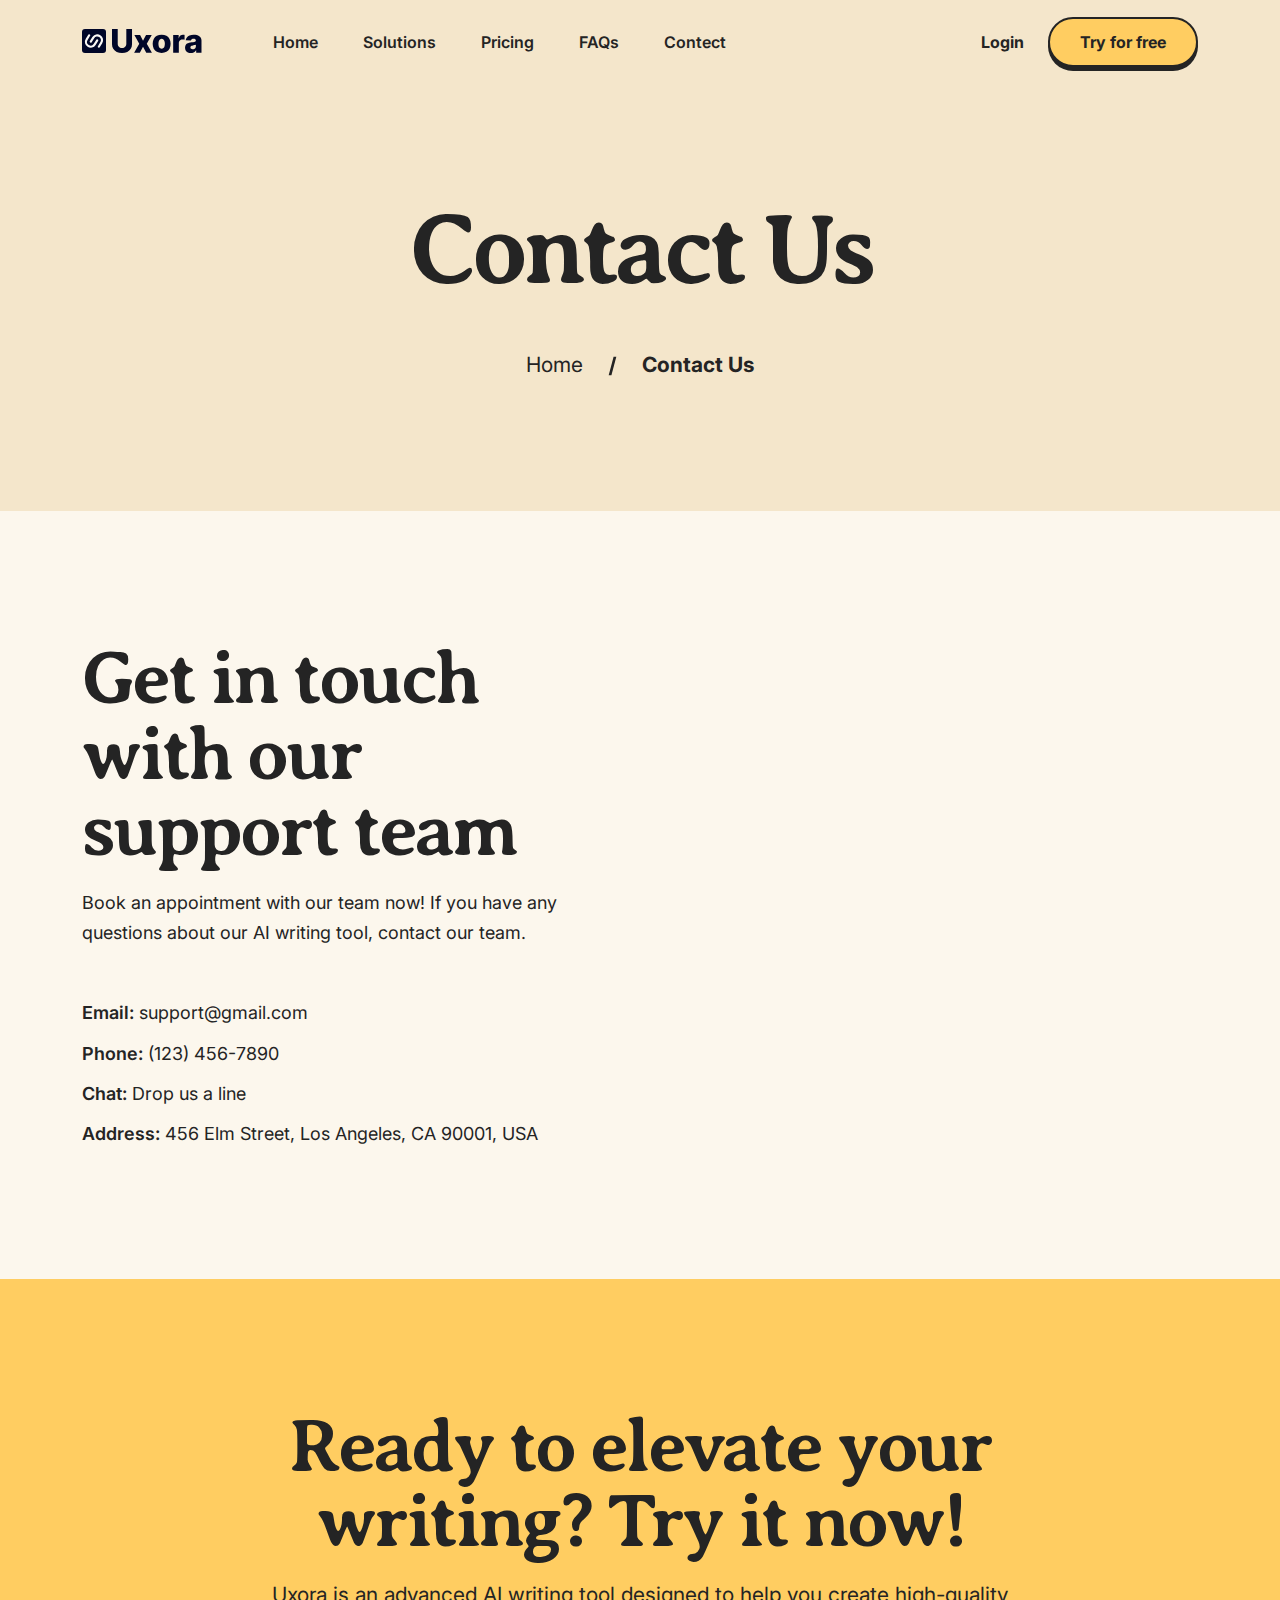
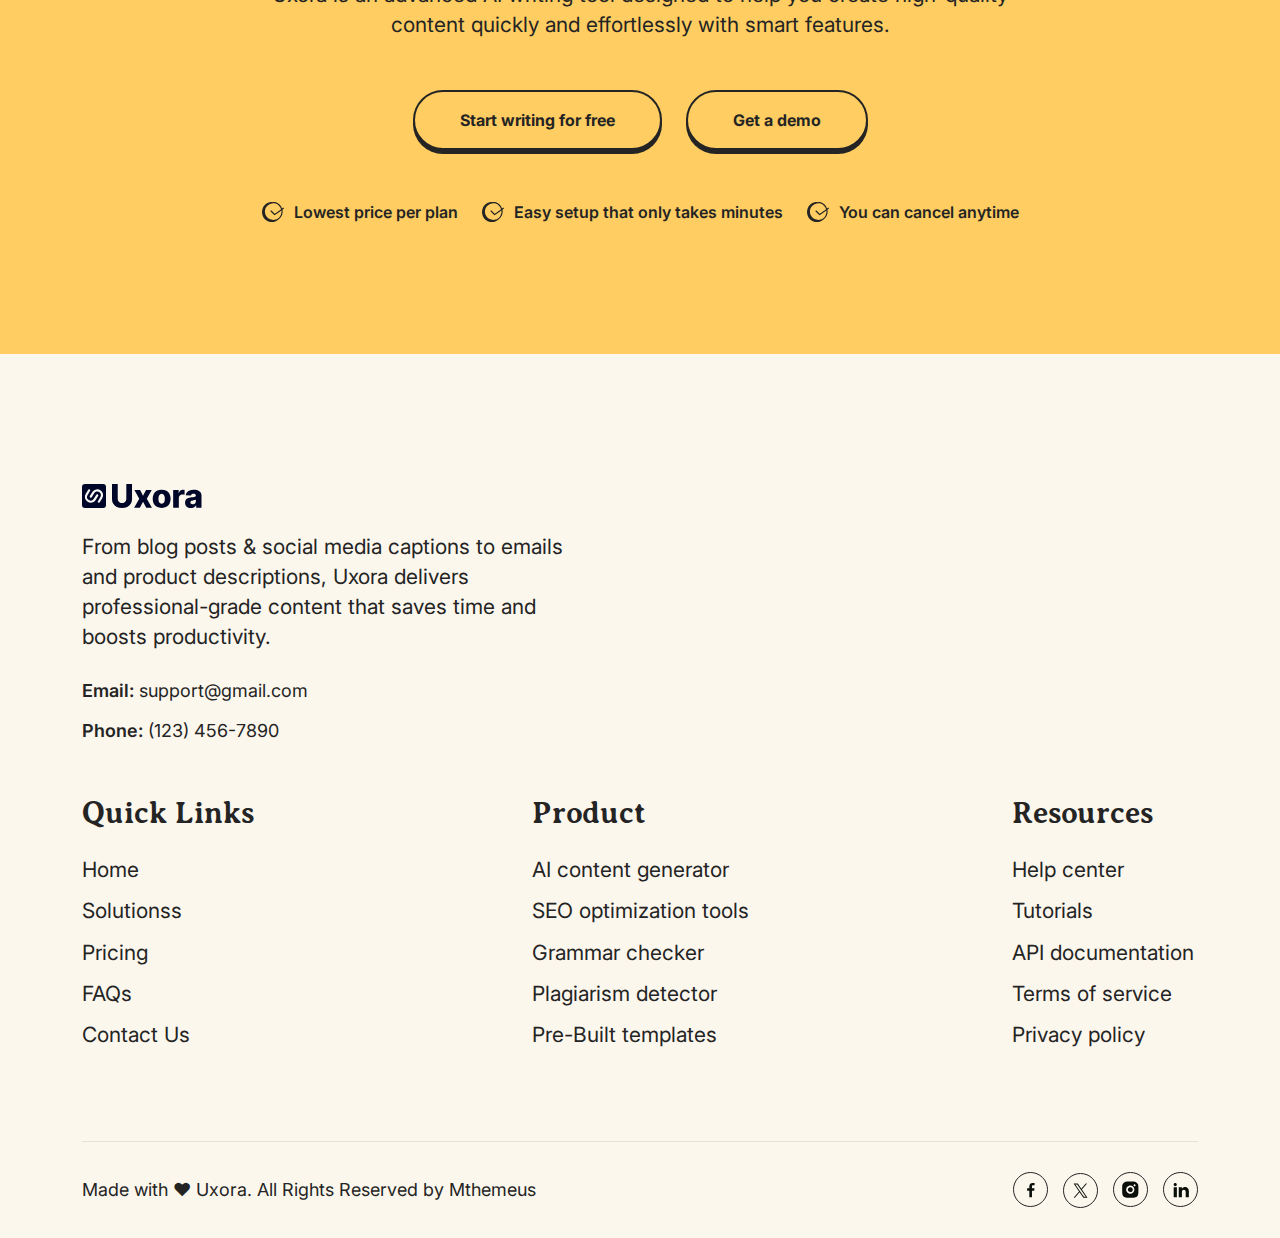
==== contact-us.html @ f68eb3c4 "updte" ====
<!DOCTYPE html>
<html lang="en">

<head>
  <meta charset="UTF-8">
  <meta http-equiv="X-UA-Compatible" content="IE=edge">
  <meta name="viewport" content="width=device-width, initial-scale=1.0">
  <title>Uxora - Service & Tecnology HTML Template</title>

  <link rel="shortcut icon" href="assets/images/favicon.ico" type="image/x-icon">
  <link rel="icon" href="assets/images/favicon.ico" type="image/x-icon">
  <!--- End favicon-->

  <link href="https://fonts.googleapis.com/css2?family=Averia+Serif+Libre:ital,wght@0,300;0,400;0,700;1,300;1,400;1,700&family=Epilogue:ital,wght@0,100..900;1,100..900&family=Lora:ital,wght@0,400..700;1,400..700&display=swap" rel="stylesheet">
  <link href="https://fonts.googleapis.com/css2?family=Inter:ital,opsz,wght@0,14..32,100..900;1,14..32,100..900&display=swap" rel="stylesheet">

  <!-- End google font  -->

  <link rel="stylesheet" href="assets/css/bootstrap.min.css">
  <link rel="stylesheet" href="assets/css/remixicon.css">
  <link rel="stylesheet" href="assets/css/magnific-popup.css">
  <link rel="stylesheet" href="assets/css/fontawesome.css">
  <link rel="stylesheet" href="assets/css/slick.css">
  <!-- Code Editor  -->

  <link rel="stylesheet" href="assets/css/main.css">
  <link rel="stylesheet" href="assets/css/app.min.css">
</head>

<body>

  <div class="preloader">
    <div class="preloader-inner">
      <span></span>
      <span></span>
      <span></span>
      <span></span>
    </div>
  </div>
  <!-- End preloader -->

  <div class="progress-bar-container">
    <div class="progress-bar"></div>
  </div>

  <!-- progress circle -->
  <div class="paginacontainer">
    <div class="progress-wrap">
      <svg class="progress-circle svg-content" width="100%" height="100%" viewBox="-1 -1 102 102">
        <path d="M50,1 a49,49 0 0,1 0,98 a49,49 0 0,1 0,-98" />
      </svg>
      <div class="top-arrow">
        <svg width="12" height="20" viewBox="0 0 9 16" fill="none" xmlns="http://www.w3.org/2000/svg">
          <path d="M0.999999 1L8 8L1 15" stroke="#142D6F" stroke-width="2" stroke-linecap="round" stroke-linejoin="round" />
        </svg>
      </div>
    </div>
  </div>
  <!-- End All Js -->



  <!-- Mobile Menu -->
  <div class="uxora-menu-wrapper">
    <div class="uxora-menu-area text-center">
      <div class="uxora-menu-mobile-top">
        <div class="mobile-logo">
          <a href="index.html">
            <img src="assets/images/logo/logo-dark.svg" alt="logo">
          </a>
        </div>
        <button class="uxora-menu-toggle mobile">
          <i class="ri-close-line"></i>
        </button>
      </div>
      <div class="uxora-mobile-menu">
        <ul>
          <li><a href="index.html">Home</a></li>
          <li><a href="solutions.html">Solutions</a></li>
          <li><a href="pricing.html">Pricing</a></li>
          <li><a href="faq.html">FAQs</a></li>
          <li><a href="contact-us.html">Contect</a></li>
        </ul>
      </div>
      <div class="uxora-mobile-menu-btn">
        <a class="uxora-default-btn sm-size" href="contact-us.html">Get in Touch</a>
        <a class="uxora-default-btn sm-size" href="contact-us.html">Contact Us</a>
      </div>
    </div>
  </div>
  <!-- End mobile menu -->

  <header class="site-header uxora-header-section">
    <div class="container">
      <div class="row gx-3 align-items-center justify-content-between">
        <div class="col-8 col-sm-auto ">
          <div class="header-logo">
            <a href="index.html">
              <img src="assets/images/logo/logo-dark.svg" alt="logo">
            </a>
          </div>
        </div>
        <div class="col">
          <div class="uxora-main-menu-item">
            <nav class="main-menu menu-style1 d-none d-lg-block menu-left">
              <ul>
                <li><a href="index.html">Home</a></li>
                <li><a href="solutions.html">Solutions</a></li>
                <li><a href="pricing.html">Pricing</a></li>
                <li><a href="faq.html">FAQs</a></li>
                <li><a href="contact-us.html">Contect</a></li>
              </ul>
            </nav>
          </div>
        </div>
        <div class="col-auto d-flex align-items-center">
          <div class="uxora-header-info-wraper2">
            <div class="uxora-header-info-content">
              <ul>
                <li><a href="sign-in.html">Login</a></li>
              </ul>
            </div>
            <a class="uxora-default-btn uxora-header-btn" href="sign-up.html">Try for free</a>
          </div>
          <div class="uxora-header-menu">
            <nav class="navbar site-navbar justify-content-between">
              <!-- Brand Logo-->
              <!-- mobile menu trigger -->
              <button class="uxora-menu-toggle d-inline-block d-lg-none">
                <span></span>
              </button>
              <!--/.Mobile Menu Hamburger Ends-->
            </nav>
          </div>
        </div>
      </div>
    </div>
  </header>

  <!-- End mobile menu -->

  <div class="breadcrumb-wrapper bg-light2">
    <div class="container">

      <div class="breadcrumb-content">
        <h1 class="breadcrumb-title pb-0">Contact Us</h1>
        <div class="breadcrumb-menu-wrapper">
          <div class="breadcrumb-menu-wrap">
            <div class="breadcrumb-menu">
              <ul>
                <li><a href="index.html">Home</a></li>
                <li><img src="assets/images/feature/slash.svg" alt="slash"></li>
                <li aria-current="page">Contact Us</li>
              </ul>
            </div>
          </div>
        </div>
      </div>

    </div>
  </div>
  <!-- End breadcrumb -->

  <div class="uxora-section-padding">
    <div class="container">
      <div class="row">
        <div class="col-lg-6">
          <div class="uxora-default-content">
            <h2>Get in touch with our support team</h2>
            <p>Book an appointment with our team now! If you have any questions about our AI writing tool, contact our team.</p>
            <div class="uxora-conatct-info mt-50">
              <ul>
                <li>
                  <a href="mailto:name@gmail.com">
                    <span>Email:</span> support@gmail.com
                  </a>
                </li>
                <li>
                  <a href="tel:+088">
                    <span>Phone:</span> (123) 456-7890
                  </a>
                </li>
                <li><span>Chat:</span> Drop us a line</li>
                <li><span>Address:</span> 456 Elm Street, Los Angeles, CA 90001, USA </li>
              </ul>
            </div>
          </div>
        </div>
        <div class="col-lg-6">

        </div>
      </div>
    </div>
  </div>




  <div class="uxora-cta-section accent-bg">
    <div class="container">
      <div class="uxora-cta-content">
        <h2>Ready to elevate your writing? Try it now!</h2>
        <p class="uxora-default-data">Uxora is an advanced AI writing tool designed to help you create high-quality content quickly and effortlessly with smart features.</p>
        <div class="uxora-cta-btn mt-50">
          <a class="uxora-default-btn" href="#">Start writing for free</a>
          <a class="uxora-default-btn" href="#">Get a demo</a>
        </div>
      </div>
      <div class="mt-50">
        <div class="uxora-cta-data">
          <ul>
            <li>
              <img src="assets/images/shape/time.svg" alt="">
              <p>Lowest price per plan</p>
            </li>
            <li>
              <img src="assets/images/shape/time.svg" alt="">
              <p>Easy setup that only takes minutes</p>
            </li>
            <li>
              <img src="assets/images/shape/time.svg" alt="">
              <p>You can cancel anytime</p>
            </li>
          </ul>
        </div>
      </div>
    </div>
    <div class="uxora-cta-shape">
      <img src="assets/images/shape/shape1.svg" alt="">
    </div>
  </div>
  <!-- end cta -->

  <!-- Footer  -->
  <footer class="uxora-footer-section">
    <div class="container">
      <div class="row">
        <div class="col-xxl-4 col-xl-12 col-md-6">
          <div class="uxora-footer-textarea">
            <a href="index.html">
              <img src="assets/images/logo/logo-dark.svg" alt="">
            </a>
            <p>From blog posts & social media captions to emails and product descriptions, Uxora delivers professional-grade content that saves time and boosts productivity.</p>
            <div class="uxora-conatct-info">
              <ul>
                <li>
                  <a href="mailto:name@gmail.com">
                    <span>Email:</span> support@gmail.com
                  </a>
                </li>
                <li>
                  <a href="tel:+088">
                    <span>Phone:</span> (123) 456-7890
                  </a>
                </li>
              </ul>
            </div>
          </div>
        </div>
        <div class="col-xxl-3 col-xl-4 col-md-6">
          <div class="uxora-footer-menu menu1 menu1 pl-60">
            <h3>Quick Links</h3>
            <ul>
              <li>
                <a href="index.html">Home</a>
              </li>
              <li>
                <a href="solutions.html">Solutionss</a>
              </li>
              <li>
                <a href="pricing.html">Pricing</a>
              </li>
              <li>
                <a href="faq.html">FAQs</a>
              </li>
              <li>
                <a href="contact-us.html">Contact Us</a>
              </li>
            </ul>
          </div>
        </div>
        <div class="col-xxl-3 col-xl-4 col-md-6">
          <div class="uxora-footer-menu menu1 menu2">
            <h3>Product</h3>
            <ul>
              <li>
                <a href="#">AI content generator</a>
              </li>
              <li>
                <a href="#">SEO optimization tools</a>
              </li>
              <li>
                <a href="#">Grammar checker</a>
              </li>
              <li>
                <a href="#">Plagiarism detector</a>
              </li>
              <li>
                <a href="#">Pre-Built templates</a>
              </li>
            </ul>
          </div>
        </div>
        <div class="col-xxl-2 col-xl-4 col-md-6">
          <div class="uxora-footer-menu menu3">
            <h3>Resources</h3>
            <ul>
              <li>
                <a href="#">Help center</a>
              </li>
              <li>
                <a href="#">Tutorials</a>
              </li>
              <li>
                <a href="#">API documentation</a>
              </li>
              <li>
                <a href="#">Terms of service</a>
              </li>
              <li>
                <a href="#">Privacy policy</a>
              </li>
            </ul>
          </div>
        </div>
      </div>
      <div class="uxora-footer-bottom-wrap">
        <div class="uxora-footer-bottom-text">
          <p>Made with ♥︎ Uxora. All Rights Reserved by Mthemeus</p>
        </div>
        <div class="uxora-social-wrap">
          <ul>
            <li>
              <a href="https://www.facebook.com">
                <svg width="8" height="16" viewBox="0 0 9 17" fill="none" xmlns="http://www.w3.org/2000/svg">
                  <path d="M2.61987 16.7464V9.37041H0.137695V6.49583H2.61987V4.37591C2.61987 1.91577 4.12245 0.576172 6.31707 0.576172C7.36832 0.576172 8.27181 0.654439 8.53511 0.689422V3.26042L7.01302 3.26111C5.81946 3.26111 5.58836 3.82827 5.58836 4.66054V6.49583H8.43488L8.06426 9.37041H5.58836V16.7464H2.61987Z" fill="#0A0F0A"></path>
                </svg>
              </a>
            </li>
            <li>
              <a href="https://www.twitter.com">
                <svg width="15" height="15" viewBox="0 0 16 16" fill="none" xmlns="http://www.w3.org/2000/svg">
                  <path d="M9.47743 6.98936L14.9996 0.570312H13.691L8.89613 6.14388L5.06647 0.570312H0.649414L6.44061 8.99854L0.649414 15.7299H1.95806L7.02158 9.84402L11.066 15.7299H15.483L9.47711 6.98936H9.47743ZM7.68506 9.0728L7.09829 8.23353L2.42958 1.55544H4.43959L8.20729 6.94488L8.79406 7.78414L13.6916 14.7896H11.6816L7.68506 9.07312V9.0728Z" fill="#0A0F0A"></path>
                </svg>
              </a>
            </li>
            <li>
              <a href="https://www.instagram.com">
                <svg width="17" height="17" viewBox="0 0 18 18" fill="none" xmlns="http://www.w3.org/2000/svg">
                  <path d="M9.65632 0.561604C10.2832 0.559198 10.91 0.565498 11.5367 0.580502L11.7034 0.586515C11.8958 0.593387 12.0856 0.601977 12.315 0.612286C13.229 0.655236 13.8526 0.799551 14.3998 1.01173C14.9667 1.22992 15.4444 1.52542 15.922 2.00303C16.3587 2.4322 16.6967 2.95134 16.9124 3.52434C17.1246 4.07154 17.2689 4.69604 17.3119 5.61003C17.3222 5.83853 17.3308 6.02923 17.3376 6.22165L17.3428 6.3883C17.358 7.01468 17.3646 7.64125 17.3625 8.26782L17.3634 8.90865V10.034C17.3655 10.6608 17.3589 11.2877 17.3436 11.9143L17.3385 12.081C17.3316 12.2734 17.323 12.4632 17.3127 12.6926C17.2698 13.6066 17.1237 14.2302 16.9124 14.7774C16.6974 15.351 16.3593 15.8706 15.922 16.2996C15.4924 16.7363 14.973 17.0742 14.3998 17.29C13.8526 17.5022 13.229 17.6465 12.315 17.6895C12.0856 17.6998 11.8958 17.7084 11.7034 17.7153L11.5367 17.7204C10.91 17.7357 10.2832 17.7423 9.65632 17.7402L9.0155 17.741H7.89105C7.26419 17.7431 6.63734 17.7366 6.01067 17.7213L5.84402 17.7161C5.6401 17.7087 5.43622 17.7001 5.2324 17.6903C4.31841 17.6474 3.69476 17.5014 3.14671 17.29C2.57348 17.0747 2.05425 16.7367 1.6254 16.2996C1.1882 15.8703 0.8499 15.3509 0.634095 14.7774C0.421919 14.2302 0.277604 13.6066 0.234654 12.6926C0.225087 12.4888 0.216497 12.2849 0.208883 12.081L0.204588 11.9143C0.188751 11.2877 0.181592 10.6608 0.183113 10.034V8.26782C0.180715 7.64126 0.187015 7.01469 0.202011 6.3883L0.208024 6.22165C0.214896 6.02923 0.223487 5.83853 0.233795 5.61003C0.276745 4.69518 0.42106 4.0724 0.633236 3.52434C0.849169 2.95106 1.18813 2.43206 1.62626 2.00389C2.05481 1.56644 2.57372 1.22783 3.14671 1.01173C3.69476 0.799551 4.31755 0.655236 5.2324 0.612286L5.84402 0.586515L6.01067 0.58222C6.63704 0.566391 7.26361 0.559232 7.89019 0.560745L9.65632 0.561604ZM8.77326 4.85668C8.20416 4.84863 7.63915 4.95376 7.11104 5.16598C6.58294 5.37819 6.10228 5.69325 5.69699 6.09284C5.29171 6.49244 4.96988 6.96859 4.75022 7.49365C4.53056 8.0187 4.41744 8.58217 4.41744 9.15132C4.41744 9.72047 4.53056 10.2839 4.75022 10.809C4.96988 11.334 5.29171 11.8102 5.69699 12.2098C6.10228 12.6094 6.58294 12.9244 7.11104 13.1367C7.63915 13.3489 8.20416 13.454 8.77326 13.446C9.91238 13.446 11.0048 12.9934 11.8103 12.188C12.6158 11.3825 13.0683 10.29 13.0683 9.15089C13.0683 8.01176 12.6158 6.9193 11.8103 6.11381C11.0048 5.30833 9.91238 4.85668 8.77326 4.85668ZM8.77326 6.5747C9.11558 6.5684 9.45573 6.63037 9.77383 6.75699C10.0919 6.88362 10.3816 7.07237 10.626 7.31221C10.8703 7.55205 11.0644 7.83817 11.1969 8.15387C11.3294 8.46956 11.3977 8.8085 11.3978 9.15088C11.3978 9.49326 11.3297 9.83222 11.1972 10.148C11.0648 10.4637 10.8708 10.7499 10.6266 10.9898C10.3823 11.2297 10.0927 11.4186 9.77463 11.5453C9.45657 11.672 9.11644 11.7341 8.77411 11.7279C8.09064 11.7279 7.43516 11.4564 6.95187 10.9731C6.46858 10.4898 6.19707 9.83436 6.19707 9.15089C6.19707 8.46741 6.46858 7.81193 6.95187 7.32864C7.43516 6.84535 8.09064 6.57384 8.77411 6.57384L8.77326 6.5747ZM13.2831 3.56815C13.006 3.57925 12.7439 3.69714 12.5517 3.89713C12.3596 4.09713 12.2523 4.36372 12.2523 4.64106C12.2523 4.91841 12.3596 5.185 12.5517 5.38499C12.7439 5.58499 13.006 5.70288 13.2831 5.71397C13.5679 5.71397 13.841 5.60084 14.0423 5.39947C14.2437 5.1981 14.3568 4.92498 14.3568 4.6402C14.3568 4.35542 14.2437 4.08231 14.0423 3.88094C13.841 3.67956 13.5679 3.56644 13.2831 3.56644V3.56815Z" fill="#0A0F0A"></path>
                </svg>
              </a>
            </li>
            <li>
              <a href="https://www.bd.linkedin.com">
                <svg width="16" height="16" viewBox="0 0 18 17" fill="none" xmlns="http://www.w3.org/2000/svg">
                  <path d="M4.31682 2.35804C4.31658 2.83452 4.12707 3.2914 3.78997 3.62816C3.45288 3.96492 2.99581 4.15397 2.51933 4.15373C2.04284 4.15349 1.58597 3.96398 1.24921 3.62689C0.912449 3.28979 0.723395 2.83273 0.723633 2.35624C0.723871 1.87976 0.913383 1.42288 1.25048 1.08612C1.58757 0.749364 2.04464 0.560309 2.52112 0.560547C2.99761 0.560785 3.45448 0.750297 3.79124 1.08739C4.128 1.42449 4.31706 1.88155 4.31682 2.35804ZM4.37072 5.48411H0.777531V16.7308H4.37072V5.48411ZM10.0479 5.48411H6.47273V16.7308H10.012V10.829C10.012 7.54121 14.2969 7.23579 14.2969 10.829V16.7308H17.8452V9.60729C17.8452 4.0648 11.5032 4.27141 10.012 6.99325L10.0479 5.48411Z" fill="#0A0F0A"></path>
                </svg>
              </a>
            </li>
          </ul>
        </div>
      </div>
    </div>
  </footer>






  <!-- scripts -->
  <script src="assets/js/jquery-3.7.1.min.js"></script>

  <script src="assets/js/bootstrap.bundle.min.js"></script>
  <script src="assets/js/menu/menu.js"></script>
  <script src="assets/js/faq.js"></script>
  <script src="assets/js/slick.js"></script>
  <script src="assets/js/jquery.magnific-popup.min.js"></script>
  <script src="assets/js/app.js"></script>
</body>
</html>
---- assets/css/main.css ----
/*Header Css StaRT*/
.site-navbar {
  display: flex;
  position: relative;
  flex-wrap: wrap;
  align-items: center;
  justify-content: space-between;
  padding-top: 0px;
}
.brand-logo, 
.default-logo, 
.responsive-logo {
    max-width: 128px;
    transition: all 0.4s;
    position: relative;
    margin-right: 30px;
}
@media (min-width: 576px) {
  .site-navbar {
    padding-top: 0px;
  }
}

@media (min-width: 992px) {
  .site-navbar {
    flex-flow: row nowrap;
    justify-content: flex-start;
  }
}

.site-navbar .menu-block-wrapper {
  flex-grow: 1;
  align-items: center;
}


@media (min-width: 992px) {
  .site-navbar .menu-block-wrapper {
    display: flex !important;
    flex-basis: auto;
  }
  
}

.site-header--absolute {
  position: absolute;
  top: 0;
  left: 0;
  width: 100%;
  z-index: 999;
}

.site-header--sticky:not(.mobile-sticky-enable) {
  position: absolute !important;
  top: 0;
  right: 0;
  width: 100%;
  z-index: 999;
}

@media (min-width: 992px) {
  .site-header--sticky:not(.mobile-sticky-enable) {
    /*position: fixed !important;*/
    transition: .4s;
  }
  .site-header--sticky:not(.mobile-sticky-enable).scrolling {
    transform: translateY(-100%);
    transition: .4s;
  }
  .site-header--sticky:not(.mobile-sticky-enable).reveal-header {
    transform: translateY(0%);
    box-shadow: 0 12px 34px -11px rgba(65, 62, 101, 0.1);
    z-index: 1000;
  }
}

.site-header--sticky.mobile-sticky-enable {
  top: 0;
  right: 0;
  width: 100%;
  z-index: 999;
  position: fixed !important;
  transition: .4s;
}

.site-header--sticky.mobile-sticky-enable.scrolling {
  transform: translateY(-100%);
  transition: .4s;
}

.site-header--sticky.mobile-sticky-enable.reveal-header {
  transform: translateY(0%);
  box-shadow: 0 12px 34px -11px rgba(65, 62, 101, 0.1);
  z-index: 9999;
}

.site-header--menu-center .container {
  position: relative;
}

.site-header--menu-center .menu-block-wrapper {
  position: static;
}

@media (min-width: 992px) {
  .site-header--menu-center .menu-block {
    margin-left: auto;
    margin-right: auto;
  }
}

@media (min-width: 992px) {
  .site-header--menu-left .container-fluid .sub-menu.megamenu {
    left: 0%;
    transform: translateX(0%) translateY(10px);
  }
}

@media (min-width: 992px) {
  .site-header--menu-left .container-fluid .nav-item.has-megamenu:hover > .sub-menu {
    transform: translateX(0%) translateY(-10px);
    left: 0%;
    margin-left: 20px;
  }
}

.site-header--menu-left .menu-block .site-menu-main {
  justify-content: flex-start;
  padding-left: 15px;
}

@media (min-width: 1200px) {
  .site-header--menu-left .menu-block {
    width: 100%;
  }
}

.site-header--menu-right .menu-block-wrapper {
  position: static;
}

.site-header--menu-right .menu-block {
  margin-left: auto;
  margin-right: 70px;
}

@media (min-width: 992px) {
  .site-header > .container-fluid .sub-menu.megamenu {
    left: 50%;
    transform: translateX(-50%) translateY(10px);
  }
}

@media (min-width: 992px) {
  .site-header > .container-fluid .nav-item.has-megamenu:hover > .sub-menu {
    transform: translateX(-50%) translateY(-10px);
    left: 50%;
  }
}

@media (min-width: 768px) {
  .container-fluid .site-navbar {
    padding-left: 10px;
    padding-right: 10px;
  }
}

@media (min-width: 992px) {
.container-fluid .site-navbar {
    padding-left: 48px;
    padding-right: 48px;
   
}
}

@media (min-width: 480px) {
  .header-btns {
    margin-right: 15px;
  }
}

@media (min-width: 992px) {
  .header-btns {
    margin-right: 0;
  }
}

.top-contact-menu-wraper .header-btn {
  order: 3;
}

.top-contact-menu-wraper .mobile-menu-trigger {
  order: 4;
}

@media (min-width: 992px) {
  .top-contact-menu-wraper .nav-link-item {
    color: #fff !important;
  }
  .top-contact-menu-wraper .site-menu-main .nav-link-item {
    padding-top: 19px !important;
    padding-bottom: 19px !important;
  }
  .top-contact-menu-wraper .navbar {
    flex-wrap: wrap;
    padding: 30px 0px 0px 0px;
  }
  .top-contact-menu-wraper .brand-logo {
    min-width: 50%;
    order: 1;
    padding-bottom: 30px;
  }
  .top-contact-menu-wraper .header-btn {
    order: 4;
  }
  .top-contact-menu-wraper .menu-block-wrapper {
    min-width: calc(100% - 256px);
    order: 3;
    background: #1D263A;
    border-radius: 0px 0px 0px 5px;
  }
  .top-contact-menu-wraper .top-contact-block {
    order: 2;
    min-width: 50%;
    display: flex !important;
    justify-content: flex-end;
    padding-bottom: 8px;
  }
  .top-contact-menu-wraper .menu-block {
    margin-left: initial;
  }
}

.top-contact-block ul {
  display: flex;
  align-items: center;
}

.top-contact-block ul li {
  display: inline-flex;
  align-items: center;
}

.top-contact-block span {
  height: 30px;
  width: 1px;
  background: rgba(29, 36, 58, 0.12);
  margin: 0px 35px;
}

.top-contact-block img {
  margin-right: 12px;
}

.top-contact-block a {
  display: flex;
  align-items: center;
  font-weight: 600;
  font-size: 17px;
  line-height: 30px;
  color: #1D263A;
}

@media (min-width: 992px) {
  .row-lg {
    display: flex;
  }
}

@-webkit-keyframes slideLeft {
  0% {
    opacity: 0;
    transform: translateX(100%);
  }
  100% {
    opacity: 1;
    transform: translateX(0%);
  }
}

@keyframes slideLeft {
  0% {
    opacity: 0;
    transform: translateX(100%);
  }
  100% {
    opacity: 1;
    transform: translateX(0%);
  }
}

@-webkit-keyframes slideRight {
  0% {
    opacity: 1;
    transform: translateX(0%);
  }
  100% {
    opacity: 0;
    transform: translateX(100%);
  }
}

@keyframes slideRight {
  0% {
    opacity: 1;
    transform: translateX(0%);
  }
  100% {
    opacity: 0;
    transform: translateX(100%);
  }
}

.site-menu-main {
  margin-bottom: 0;
  padding-left: 0;
}

@media (min-width: 992px) {
  .site-menu-main {
    display: flex;
    margin-bottom: 0;
    padding-left: 0;
  }
}

.site-menu-main li {
  list-style: none;
}

.site-menu-main ul {
  list-style: none;
  margin-left: 0;
}

.site-menu-main a {
  text-decoration: none;
}

.navbar {
  padding-top: 0;
  padding-bottom: 0;
}

@media (min-width: 992px) {
  .navbar {
    padding-top: 0;
    padding-bottom: 0;
  }
}

.site-menu-main .nav-item {
  display: inherit;
}

.site-menu-main .nav-link-item {
  color: var(--heading-color);
  font-weight: 500;
  position: relative;
  letter-spacing: -0.01em;
}
.light-color .site-menu-main .nav-link-item {
  color: var(--white-color);
}
.uxora-header2 .site-menu-main .nav-link-item {
  color: var(--heading-color2);
}
.uxora-header4 .site-menu-main .nav-link-item {
  color: var(--heading-color3);
}
.uxora-header5 .site-menu-main .nav-link-item {
  color: var(--light-color4);
}

@media (min-width: 992px) {
  .site-menu-main .nav-link-item {
    padding-top: 30px !important;
    padding-bottom: 30px !important;
    padding-left: 15px !important;
    padding-right: 15px !important;
  }
}

@media (min-width: 992px) and (max-width: 1199px) {

  .site-menu-main .nav-link-item {
    padding-left: 10px !important;
    padding-right: 10px !important;
  }
  
  }

.dark-mode-texts .nav-link-item {
  color: #fff;
}

.site-menu-main .sub-menu {
    z-index: 500;
    background-color: #fff;
    box-shadow: -2px 2px 70px -25px rgb(0 0 0 / 30%);
    position: absolute;
    left: 0;
    top: 90px;
    margin: 0;
    padding: 12px 0;
    transition: .4s;
    z-index: 4;
    transform: translatey(20px);
    opacity: 0;
    visibility: hidden;
    min-width: 240px;
    border-radius: 6px;
}
/* .site-menu-main .sub-menu:before {
    content: '';
    width: 15px;
    height: 15px;
    background-color: #fff;
    position: absolute;
    top: 0;
    left: 22px;
    transform: rotate(
45deg
) translatey(-11px);
    z-index: 8;
} */
.sub-menu.megamenu:before{
  content: none;
}
.site-menu-main .sub-menu.shape-none:before{
  content: none;
}

/*@media (min-width: 992px) {
  .site-menu-main .sub-menu {
    min-width: 235px;
    max-width: 235px;
  }
}*/

@media (min-width: 992px) {
  .site-menu-main .sub-menu .sub-menu {
    top: 0 !important;
    left: 100%;
  }
}

.site-menu-main .sub-menu--item {
    font-weight: 500;
}

@media (max-width: 992px) {
  .site-menu-main .sub-menu--item {
    padding-top: 10px;
    padding-bottom: 10px;
    border-bottom: 1px solid rgba(0, 0, 0, 0.1);
  }
}

@media (min-width: 992px) {
  .site-menu-main .sub-menu--item {
    color: #0A165E;
  }
}

.site-menu-main .sub-menu--item > a {
  color: inherit;
  padding: 4px 20px;
  font-weight: 400;
  color: #0A165E;
  position: relative;
}
.site-menu-main .sub-menu--item > a .menu-item-text {
  position: relative;
  transition: all 0.3s ease;
}
.site-menu-main .sub-menu--item > a .menu-item-text::after{
  content: "";
  position: absolute;
  bottom: 0;
  left: auto;
  right: 0;
  height: 2px;
  width: 0;
  background-color: #0A165E;
  transition: all 0.3s ease;
}
.site-menu-main .sub-menu--item > a:hover .menu-item-text::after {
  left: 0;
  right: auto;
  width: 100%;
}

.active .site-menu-main .sub-menu--item > a .menu-item-text::after{
  bottom: -5px;
}

@media (min-width: 992px) {
  .site-menu-main .sub-menu--item > a {
    transition: .4s;
  }
}

/* .site-menu-main .sub-menu--item:hover > a {
  color: var(--accent-color);
} */

@media (min-width: 992px) {
  .site-menu-main .sub-menu.megamenu {
    background-color: #fff;
  }
}

.site-menu-main .sub-menu.megamenu .dropdown-image-block {
  max-height: 336px;
}

@media (min-width: 320px) and (max-width: 992px) {
  .site-menu-main .sub-menu.megamenu {
    border: 0;
  }
}

@media (min-width: 992px) {
  .site-menu-main .sub-menu.megamenu {
    padding: 30px;
    min-width: 925px;
    left: 50%;
    transform: translateX(-50%) translateY(10px);
    will-change: transform;
    top: 100%;
    box-shadow: 0 42px 54px rgba(0, 0, 0, 0.09);
    border: 1px solid #e7e9ed;
    border-radius: 8px;
    visibility: hidden;
    z-index: -99;
    opacity: 0;
    pointer-events: none;
  }
  /* .site-menu-main .sub-menu.megamenu.megadropdown-center {
    transform: translateX(-50%) translateY(-10px);
  } */
  /* .site-menu-main .sub-menu.megamenu.megadropdown-right {
    right: 0%;
    transform: translateX(0%) translateY(10px);
  } */
  /* .site-menu-main .sub-menu.megamenu.megadropdown-left {
    left: 0%;
    transform: translateX(0%) translateY(10px);
  } */
}

@media (min-width: 1200px) {
  .site-menu-main .sub-menu.megamenu {
    min-width: 1100px;
  }
}

@media (min-width: 1366px) {
  .site-menu-main .sub-menu.megamenu {
    min-width: 900px;
  }
}

.site-menu-main .sub-menu.megamenu .single-dropdown-block .mega-drop-menu-item {
  padding-top: 8px;
  padding-bottom: 8px;
  display: block;
}

.site-menu-main .sub-menu.megamenu .mega-drop-menu-item {
  padding-top: 2.5px;
  padding-bottom: 2.5px;
  font-size: 15px;
  font-weight: 600;
  transition: .4s;
  color: #000;
}

@media (min-width: 320px) and (max-width: 992px) {
  .site-menu-main .sub-menu.megamenu .mega-drop-menu-item {
    color: var(--color-headings);
    border-top: 1px solid var(--border-color-3);
    padding-left: 20px;
    padding-bottom: 13px;
    padding-top: 13px;
  }
}

@media (min-width: 992px) {
  .site-menu-main .sub-menu.megamenu .mega-drop-menu-item {
    padding-left: 0px;
    padding-right: 10px;
  }
  .site-menu-main .sub-menu.megamenu .mega-drop-menu-item:hover {
    color: #FFC947 !important;
  }
}

@media (min-width: 320px) and (max-width: 992px) {
  .site-menu-main .sub-menu.megamenu [class*="col-"] {
    padding-left: 0;
    padding-right: 0;
  }
  .site-menu-main .sub-menu.megamenu [class*="row-"] {
    margin-left: 0;
    margin-right: 0;
  }
}

@media (min-width: 992px) {
  li.nav-item-has-children:not(.has-megamenu) {
    position: relative;
  }
}

@media (min-width: 992px) {
  li.nav-item-has-children:hover > .sub-menu {
    visibility: visible;
    opacity: 1;
    z-index: 99;
    pointer-events: visible;
    border-radius: 0;
    transform: translateY(0);
  }
}

.site-menu-main > li .sub-menu > ul > li > a {
  display: inline-block;
  padding: 10px 0;
  font-size: 15px;
  color: #555;
  transition: color 0.3s ease;
  text-decoration: none;
  text-transform: capitalize;
}

.site-menu-main > li .sub-menu.mega-menu {
  left: 50%;
  transform: translateX(-50%);
}

.mobile-menu-head,
.mobile-menu-trigger {
  display: none;
}

/*responsive*/
@media (max-width: 991px) {
  .site-header .mobile-menu-trigger {
    display: flex;
    height: 30px;
    width: 30px;
    margin-left: 40px;
    cursor: pointer;
    align-items: center;
    justify-content: center;
  }
  .site-header .mobile-menu-trigger span {
    display: block;
    height: 2px;
    background-color: #13111A;
    width: 24px;
    position: relative;
  }
  .reveal-header .mobile-menu-trigger span {
    background-color: #13111A !important;
  }
  .site-header .mobile-menu-trigger span:before,
  .site-header .mobile-menu-trigger span:after {
    content: '';
    position: absolute;
    left: 0;
    width: 100%;
    height: 100%;
    background-color: #13111A;
  }
  .reveal-header .mobile-menu-trigger span:before,
  .reveal-header .mobile-menu-trigger span:after {
    background-color: #13111A !important;
  }
  .dark-mode-texts .mobile-menu-trigger span {
    background-color: #13111A;
  }
  .dark-mode-texts .mobile-menu-trigger span:before,
  .dark-mode-texts .mobile-menu-trigger span:after {
    background-color: #13111A;
  }
  .site-header .mobile-menu-trigger span:before {
    top: -8px;
  }
  .site-header .mobile-menu-trigger span:after {
    top: 8px;
  }
  .site-header .item-right {
    align-items: center;
  }
  .site-header .menu-block {
    position: fixed;
    width: 320px;
    background-color: #ffffff;
    left: 0;
    top: 0;
    height: 100%;
    overflow: hidden;
    transform: translate(-100%);
    transition: all 0.5s ease;
    z-index: 1099;
  }
  .site-header .menu-block.active {
    transform: translate(0%);
  }
  .site-menu-main > li {
    line-height: 1;
    margin: 0;
    display: block;
  }
  .site-menu-main > li > a {
    line-height: 50px;
    height: 50px;
    padding: 0 50px 0 15px;
    display: block;
    border-bottom: 1px solid rgba(0, 0, 0, 0.1);
  }
  .site-menu-main > li > a i {
    position: absolute;
    height: 50px;
    width: 50px;
    top: 0;
    right: 0;
    text-align: center;
    line-height: 50px;
    transform: rotate(-90deg);
  }
  .site-header .menu-block .mobile-menu-head {
    display: flex;
    height: 50px;
    border-bottom: 1px solid rgba(0, 0, 0, 0.1);
    justify-content: space-between;
    align-items: center;
    position: relative;
    z-index: 501;
    position: -webkit-sticky;
    position: sticky;
    background-color: #ffffff;
    top: 0;
  }
  .site-header .menu-block .mobile-menu-head .go-back {
    height: 50px;
    width: 50px;
    border-right: 1px solid rgba(0, 0, 0, 0.1);
    cursor: pointer;
    line-height: 50px;
    text-align: center;
    color: #000000;
    font-size: 16px;
    display: none;
  }
  .site-header .menu-block .mobile-menu-head.active .go-back {
    display: block;
  }
  .site-header .menu-block .mobile-menu-head .current-menu-title {
    font-size: 15px;
    font-weight: 500;
    color: #000000;
    visibility: hidden;
    text-transform: capitalize;
  }
  .site-header .menu-block .mobile-menu-head.active .current-menu-title {
    visibility: visible;
  }
  .site-header .menu-block .mobile-menu-head .mobile-menu-close {
    height: 50px;
    width: 50px;
    border-left: 1px solid rgba(0, 0, 0, 0.1);
    cursor: pointer;
    line-height: 50px;
    text-align: center;
    color: #000000;
    font-size: 25px;
  }
  .site-header .menu-block .site-menu-main {
    height: 100%;
    overflow-x: hidden;
    overflow-y: auto;
  }
  .site-menu-main > li .sub-menu.mega-menu,
  .site-menu-main > li .sub-menu {
    visibility: visible;
    opacity: 1;
    position: absolute;
    box-shadow: none;
    margin: 0;
    padding: 15px 0;
    top: 0;
    left: 0;
    width: 100%;
    height: 100%;
    padding-top: 50px;
    max-width: none;
    min-width: auto;
    display: none;
    transform: translateX(0%);
    overflow-y: auto;
    overflow-x: hidden;
  }
  .site-menu-main > li .sub-menu.active {
    display: block;
  }
  .site-menu-main > li .sub-menu > ul > li > a,
  .site-menu-main > li .sub-menu.mega-menu > .list-item > ul > li > a {
    display: block;
  }
  .site-menu-main > li .sub-menu.mega-menu > .list-item > ul {
    margin-bottom: 15px;
  }
  .menu-overlay {
    position: fixed;
    background-color: rgba(0, 0, 0, 0.5);
    left: 0;
    top: 0;
    width: 100%;
    height: 100%;
    z-index: 1098;
    visibility: hidden;
    opacity: 0;
    transition: all 0.5s ease;
  }
  .menu-overlay.active {
    visibility: visible;
    opacity: 1;
  }
}

/*Custom Css for menu*/
@media (min-width: 992px) {
  .has-megamenu ul {
    margin-left: auto;
  }
  .site-menu-main a {
    display: flex;
    align-items: center;
  }
  .site-menu-main i {
    margin-left: 10px;
    font-size: 20px;
  }
}

@media (min-width: 1200px) {
  /* .site-header--menu-center .navbar {
    padding-top: 20px;
    padding-bottom: 20px;
  } */
  .site-header--menu-center .menu-block-wrapper {
    position: absolute !important;
    left: 50%;
    transform: translateX(-50%);
  }
}

.nav-item-has-children a {
    display: flex;
    justify-content: space-between;
    text-transform: capitalize;
}

.reveal-header {
  background: #0D152E !important;
}

.reveal-header .nav-link-item {
  color: #fff !important;
}

.reveal-header .btn {
  color: #fff !important;
}

.reveal-header .btn:hover {
  color: #fff !important;
}

.reveal-header .dark-version-logo {
  display: block !important;
}

.reveal-header .light-version-logo {
  display: none !important;
}

@media (min-width: 992px) {
  .reveal-header li.nav-item-has-children:hover > .sub-menu {
    top: 100%;
  }
  .reveal-header li.nav-item-has-children:hover > .megamenu {
    top: 112%;
  }
}

.menu-block.active .nav-link-item {
    color: #000!important;
}

@media (min-width: 480px) {
  .d-xs-inline-flex {
    display: inline-flex !important;
  }
}

ul.site-menu-main .nav-item i {
  transition: all 0.4s ease-in-out;
}

ul.site-menu-main .nav-item:hover i {
  transform: rotate(-180deg);
}

li.sub-menu--item.nav-item-has-children:hover i {
  transform: rotate(-180deg) !important;
}

li.sub-menu--item.nav-item-has-children i {
  transform: rotate(-90deg) !important;
  transition: all 0.4s ease-in-out;
}

.single-dropdown-block h3 {
  opacity: 0.5;
  color: #000;
  font-size: 13px;
  font-weight: 700;
  font-style: normal;
  letter-spacing: 1.1px;
  line-height: normal;
  text-align: left;
  text-transform: uppercase;
  margin-bottom: 25px;
  display: none;
}

@media (min-width: 992px) {
  .single-dropdown-block h3 {
    display: block;
  }
}

.landing-2-menu .navbar {
  border-bottom: 1px solid rgba(29, 36, 58, 0.12);
}

.btn {
  position: relative;
  z-index: 5;
  border-radius: 6px;
  border: 0;
  font-size: 16px;
  font-weight: 700;
  height: 40px;
  min-width: 130px;
  line-height: 28px;
  letter-spacing: -0.53px;
  padding: 15px;
  display: inline-flex;
  align-items: center;
  justify-content: center;
  transition: all .4s ease-in-out;
}


.log-in-btn{
    width: 160px;
    height: 50px;
    background: #FD4C5C;
    border-radius: 3px;
    display: inline-block;
    text-align: center;
    padding: 10px;
    color: #fff;
    font-weight: 600;
    transition: all 0.4s;
    margin-left: 30px;
    position: relative;
    overflow: hidden;
    z-index: 0;
}
.log-in-btn:after {
    content: "";
    background: #0F1A54;
    position: absolute;
    transition: all 0.3s ease-in;
    z-index: -1;
    height: 100%;
    left: -35%;
    top: 0;
    transform: skew( 
30deg
 );
    transition-duration: 0.4s;
    transform-origin: top left;
    width: 0;
}

a.log-in-btn:hover:after {
    height: 100%;
    width: 135%;
}

.log-in-btn.red-btn{
  color: #fff;
  background-color: #FD4C5C;
}

.log-in-btn.yellow-btn{
  color: #0F1A54;
  background-color: #FBC21D;
}
.log-in-btn.yellow-btn:hover{
  background-color: #fff;
}
---- assets/css/app.min.css ----
:root{--heading-color:#242424;--heading-bg:#242424;--accent-color:#FFCD61;--accent-bg:#FFCD61;--white-color:#ffffff;--white-bg:#ffffff;--light-color:#FCF7ED;--light-color2:#F4E6CB}@media (min-width:1400px){.container,.container-lg,.container-md,.container-sm,.container-xl,.container-xxl{max-width:1326px}}:root{--fs-xl-20:20px;--fs-xl-lineheight:32px;--fs-lg-18:18px;--fs-lg-lineheight:28px;--fs-md-16:16px;--fs-md-lineheight:24px;--fs-xs-14:14px;--fs-xs-lineheight:22px;--fs-xss-12:12px;--fs-xss-lineheight:20px}*,::after,::before{box-sizing:inherit;margin:0;padding:0}html{box-sizing:border-box;height:100%}body{color:var(--heading-color);font-family:Inter,serif;-webkit-font-smoothing:antialiased;-moz-osx-font-smoothing:grayscale;vertical-align:baseline;text-rendering:optimizeLegibility;font-weight:400;overflow-x:hidden;background-color:var(--light-color);counter-reset:my-sec-counter;font-size:18px;line-height:1.67em}hr{display:block;height:1px;border:0;border-top:1px solid #e5e7e8;padding:0;margin:0}audio,canvas,iframe,img,svg,video{vertical-align:middle}fieldset{border:0;margin:0;padding:0}textarea{resize:vertical}.browserupgrade{margin:.2em 0;background:#ccc;color:#000;padding:.2em 0}.hidden{display:none!important}.visuallyhidden{border:0;clip:rect(0 0 0 0);height:1px;margin:-1px;overflow:hidden;padding:0;position:absolute;width:1px;white-space:nowrap}.visuallyhidden.focusable:active,.visuallyhidden.focusable:focus{clip:auto;height:auto;margin:0;overflow:visible;position:static;width:auto;white-space:inherit}.invisible{visibility:hidden}.clearfix:after,.clearfix:before{content:" ";display:table}.clearfix:after{clear:both}::-moz-selection{background-color:#989ffd;color:#fff}::selection{background-color:#989ffd;color:#fff}[type=button]:active,[type=button]:focus,[type=button]:hover,[type=color]:active,[type=color]:focus,[type=color]:hover,[type=color]:invalid,[type=date]:active,[type=date]:focus,[type=date]:hover,[type=date]:invalid,[type=datetime-local]:active,[type=datetime-local]:focus,[type=datetime-local]:hover,[type=datetime-local]:invalid,[type=datetime]:active,[type=datetime]:focus,[type=datetime]:hover,[type=datetime]:invalid,[type=email]:active,[type=email]:focus,[type=email]:hover,[type=email]:invalid,[type=month]:active,[type=month]:focus,[type=month]:hover,[type=month]:invalid,[type=number]:active,[type=number]:focus,[type=number]:hover,[type=number]:invalid,[type=password]:active,[type=password]:focus,[type=password]:hover,[type=password]:invalid,[type=reset]:active,[type=reset]:focus,[type=reset]:hover,[type=search]:active,[type=search]:focus,[type=search]:hover,[type=search]:invalid,[type=submit]:active,[type=submit]:focus,[type=submit]:hover,[type=tel]:active,[type=tel]:focus,[type=tel]:hover,[type=tel]:invalid,[type=text]:active,[type=text]:focus,[type=text]:hover,[type=text]:invalid,[type=time]:active,[type=time]:focus,[type=time]:hover,[type=time]:invalid,[type=url]:active,[type=url]:focus,[type=url]:hover,[type=url]:invalid,[type=week]:active,[type=week]:focus,[type=week]:hover,[type=week]:invalid,button:active,button:focus,button:hover,input:not([type]):active,input:not([type]):focus,input:not([type]):hover,input:not([type]):invalid,textarea:active,textarea:focus,textarea:hover,textarea:invalid{outline:0;box-shadow:none}[type=button]:active,[type=button]:focus,[type=button]:hover,[type=reset]:active,[type=reset]:focus,[type=reset]:hover,[type=submit]:active,[type=submit]:focus,[type=submit]:hover,button:active,button:focus,button:hover{cursor:pointer}@media print{*,:after,:before{background:0 0!important;color:#000!important;-webkit-box-shadow:none!important;box-shadow:none!important;text-shadow:none!important}a,a:visited{text-decoration:underline}a[href]:after{content:" (" attr(href) ")"}abbr[title]:after{content:" (" attr(title) ")"}a[href^="#"]:after,a[href^="javascript:"]:after{content:""}pre{white-space:pre-wrap!important}pre,thead{display:table-header-group}img,tr{page-break-inside:avoid}h2,h3,p{orphans:3;widows:3}h2,h3{page-break-after:avoid}}li,ol,ul{margin:0;padding:0;list-style:none}button{padding:0;outline:0;border:none;display:inline-block;background-color:transparent}.h1,.h2,.h3,.h4,.h5,.h6,h1,h2,h3,h4,h5,h6{font-family:"Averia Serif Libre",serif;color:var(--heading-color);font-weight:700;margin:0}.h1,h1{font-size:100px;line-height:1em;letter-spacing:-5px}@media (max-width:1199px){.h1,h1{font-size:75px}}@media (max-width:991px){.h1,h1{font-size:65px}}@media (max-width:767px){.h1,h1{font-size:48px}}.h2,h2{font-size:75px;line-height:1.01em;letter-spacing:-3px}@media (max-width:1199px){.h2,h2{font-size:48px}}.h3,h3{font-size:30px;line-height:1.17em}@media (max-width:1199px){.h3,h3{font-size:24px}}.h4,h4{font-size:24px;line-height:1.17em;font-weight:700}@media (max-width:767px){.h4,h4{font-size:20px}}.h5,h5{font-size:24px;line-height:28px;font-weight:700}p:last-child{margin-bottom:0}.f-size-10{font-size:10px!important}.f-size-11{font-size:11px!important}.f-size-12{font-size:12px!important}.f-size-13{font-size:13px!important}.f-size-14{font-size:14px!important}.f-size-15{font-size:15px!important}.f-size-16{font-size:16px!important}.f-size-17{font-size:17px!important}.f-size-18{font-size:18px!important}.f-size-19{font-size:19px!important}.f-size-20{font-size:20px!important}.f-size-21{font-size:21px!important}.f-size-22{font-size:22px!important}.f-size-23{font-size:23px!important}.f-size-24{font-size:24px!important}.f-size-25{font-size:25px!important}.f-size-26{font-size:26px!important}.f-size-27{font-size:27px!important}.f-size-28{font-size:28px!important}.f-size-29{font-size:29px!important}.f-size-30{font-size:30px!important}.f-size-31{font-size:31px!important}.f-size-32{font-size:32px!important}.f-size-33{font-size:33px!important}.f-size-34{font-size:34px!important}.f-size-35{font-size:35px!important}.f-size-36{font-size:36px!important}.f-size-37{font-size:37px!important}.f-size-38{font-size:38px!important}.f-size-39{font-size:39px!important}.f-size-40{font-size:40px!important}.line-height-10{line-height:10px!important}.line-height-11{line-height:11px!important}.line-height-12{line-height:12px!important}.line-height-13{line-height:13px!important}.line-height-14{line-height:14px!important}.line-height-15{line-height:15px!important}.line-height-16{line-height:16px!important}.line-height-17{line-height:17px!important}.line-height-18{line-height:18px!important}.line-height-19{line-height:19px!important}.line-height-20{line-height:20px!important}.line-height-21{line-height:21px!important}.line-height-22{line-height:22px!important}.line-height-23{line-height:23px!important}.line-height-24{line-height:24px!important}.line-height-25{line-height:25px!important}.line-height-26{line-height:26px!important}.line-height-27{line-height:27px!important}.line-height-28{line-height:28px!important}.line-height-29{line-height:29px!important}.line-height-30{line-height:30px!important}.line-height-31{line-height:31px!important}.line-height-32{line-height:32px!important}.line-height-33{line-height:33px!important}.line-height-34{line-height:34px!important}.line-height-35{line-height:35px!important}.line-height-36{line-height:36px!important}.line-height-37{line-height:37px!important}.line-height-38{line-height:38px!important}.line-height-39{line-height:39px!important}.line-height-40{line-height:40px!important}.font-bold{font-weight:700}.font-black{font-weight:800}.font-medium{font-weight:500}.font-normal{font-weight:400}.font-semibold{font-weight:600}a{text-decoration:none;transition:all .24s ease-in-out}img{max-width:100%}.rt-list{margin:0;padding:0;list-style:none}.mouse-cursor,.pointer{cursor:pointer}.border-transparent{border-color:transparent!important}.bg-transsparent{background-color:transparent!important}.hover\:bg-transsparenthover{background-color:transparent!important}.hover-shadow\:none{box-shadow:none!important}.bgprefix-cover{background-size:cover;background-repeat:no-repeat;background-position:center center}.bgprefix-contain{background-size:contain;background-repeat:no-repeat;background-position:center center}.bgprefix-full{background-size:100% 100%;background-repeat:no-repeat;background-position:center center}.position-parent{position:relative;z-index:1}.body-no-scrolling{overflow:hidden}.img-fit{display:block;object-fit:cover;transform:translate(-50%,-50%);left:50%;bottom:0;right:0;top:50%;position:absolute;height:100%;width:100%}.rt-mb-15{margin-bottom:15px}.rt-mb-8{margin-bottom:8px}.rt-mb-2{margin-bottom:2px}.rt-mb-4{margin-bottom:4px}.rt-pt-15{padding-top:15px}.rt-mb-12{margin-bottom:12px}.rt-spacer-15{height:15px}.rt-mb-16{margin-bottom:16px}.rt-mb-25{margin-bottom:25px}.rt-mb-24{margin-bottom:24px}.rt-mb-28{margin-bottom:28px}.rt-mb-48{margin-bottom:48px}.rt-mt-40{margin-top:40px}.rt-mb-32{margin-bottom:32px}.rt-mb-35{margin-bottom:35px!important}.hr-0{margin:0;padding:0}.text-gray{color:#7b878c}.hover\:border-transparent{border-color:transparent!important}.rt-mr-0{margin-right:0!important}.rt-ml-0{margin-left:0!important}.rt-rounded-0{border-radius:0!important}.rt-mr-1{margin-right:1px!important}.rt-ml-1{margin-left:1px!important}.rt-rounded-1{border-radius:1px!important}.rt-mr-2{margin-right:2px!important}.rt-ml-2{margin-left:2px!important}.rt-rounded-2{border-radius:2px!important}.rt-mr-3{margin-right:3px!important}.rt-ml-3{margin-left:3px!important}.rt-rounded-3{border-radius:3px!important}.rt-mr-4{margin-right:4px!important}.rt-ml-4{margin-left:4px!important}.rt-rounded-4{border-radius:4px!important}.rt-mr-5{margin-right:5px!important}.rt-ml-5{margin-left:5px!important}.rt-rounded-5{border-radius:5px!important}.rt-mr-6{margin-right:6px!important}.rt-ml-6{margin-left:6px!important}.rt-rounded-6{border-radius:6px!important}.rt-mr-7{margin-right:7px!important}.rt-ml-7{margin-left:7px!important}.rt-rounded-7{border-radius:7px!important}.rt-mr-8{margin-right:8px!important}.rt-ml-8{margin-left:8px!important}.rt-rounded-8{border-radius:8px!important}.rt-mr-9{margin-right:9px!important}.rt-ml-9{margin-left:9px!important}.rt-rounded-9{border-radius:9px!important}.rt-mr-10{margin-right:10px!important}.rt-ml-10{margin-left:10px!important}.rt-rounded-10{border-radius:10px!important}.rt-mr-11{margin-right:11px!important}.rt-ml-11{margin-left:11px!important}.rt-rounded-11{border-radius:11px!important}.rt-mr-12{margin-right:12px!important}.rt-ml-12{margin-left:12px!important}.rt-rounded-12{border-radius:12px!important}.rt-mr-13{margin-right:13px!important}.rt-ml-13{margin-left:13px!important}.rt-rounded-13{border-radius:13px!important}.rt-mr-14{margin-right:14px!important}.rt-ml-14{margin-left:14px!important}.rt-rounded-14{border-radius:14px!important}.rt-mr-15{margin-right:15px!important}.rt-ml-15{margin-left:15px!important}.rt-rounded-15{border-radius:15px!important}.rt-mr-16{margin-right:16px!important}.rt-ml-16{margin-left:16px!important}.rt-rounded-16{border-radius:16px!important}.rt-mr-17{margin-right:17px!important}.rt-ml-17{margin-left:17px!important}.rt-rounded-17{border-radius:17px!important}.rt-mr-18{margin-right:18px!important}.rt-ml-18{margin-left:18px!important}.rt-rounded-18{border-radius:18px!important}.rt-mr-19{margin-right:19px!important}.rt-ml-19{margin-left:19px!important}.rt-rounded-19{border-radius:19px!important}.rt-mr-20{margin-right:20px!important}.rt-ml-20{margin-left:20px!important}.rt-rounded-20{border-radius:20px!important}.rt-mr-21{margin-right:21px!important}.rt-ml-21{margin-left:21px!important}.rt-rounded-21{border-radius:21px!important}.rt-mr-22{margin-right:22px!important}.rt-ml-22{margin-left:22px!important}.rt-rounded-22{border-radius:22px!important}.rt-mr-23{margin-right:23px!important}.rt-ml-23{margin-left:23px!important}.rt-rounded-23{border-radius:23px!important}.rt-mr-24{margin-right:24px!important}.rt-ml-24{margin-left:24px!important}.rt-rounded-24{border-radius:24px!important}.rt-mr-25{margin-right:25px!important}.rt-ml-25{margin-left:25px!important}.rt-rounded-25{border-radius:25px!important}.rt-mr-26{margin-right:26px!important}.rt-ml-26{margin-left:26px!important}.rt-rounded-26{border-radius:26px!important}.rt-mr-27{margin-right:27px!important}.rt-ml-27{margin-left:27px!important}.rt-rounded-27{border-radius:27px!important}.rt-mr-28{margin-right:28px!important}.rt-ml-28{margin-left:28px!important}.rt-rounded-28{border-radius:28px!important}.rt-mr-29{margin-right:29px!important}.rt-ml-29{margin-left:29px!important}.rt-rounded-29{border-radius:29px!important}.rt-mr-30{margin-right:30px!important}.rt-ml-30{margin-left:30px!important}.rt-rounded-30{border-radius:30px!important}.rt-mb-0{margin-bottom:0}.rt-pt-0{padding-top:0}.rt-spacer-0{height:0}.rt-mb-10{margin-bottom:10px}.rt-pt-10{padding-top:10px}.rt-spacer-10{height:10px}.rt-mb-20{margin-bottom:20px}.rt-pt-20{padding-top:20px}.rt-spacer-20{height:20px}.rt-mb-30{margin-bottom:30px}.rt-pt-30{padding-top:30px}.rt-spacer-30{height:30px}.rt-mb-40{margin-bottom:40px}.rt-pt-40{padding-top:40px}.rt-spacer-40{height:40px}.rt-mb-50{margin-bottom:50px}.rt-pt-50{padding-top:50px}.rt-spacer-50{height:50px}.rt-mb-60{margin-bottom:60px}.rt-pt-60{padding-top:60px}.rt-spacer-60{height:60px}.rt-mb-70{margin-bottom:70px}.rt-pt-70{padding-top:70px}.rt-spacer-70{height:70px}.rt-mb-80{margin-bottom:80px}.rt-pt-80{padding-top:80px}.rt-spacer-80{height:80px}.rt-mb-90{margin-bottom:90px}.rt-pt-90{padding-top:90px}.rt-spacer-90{height:90px}.rt-mb-100{margin-bottom:100px}.rt-pt-100{padding-top:100px}.rt-spacer-100{height:100px}@media (max-width:1199.98px){.rt-mb-lg-0{margin-bottom:0}.rt-pt-lg-0{padding-top:0}.rt-spacer-lg-0{height:0}.rt-mb-lg-10{margin-bottom:10px}.rt-pt-lg-10{padding-top:10px}.rt-spacer-lg-10{height:10px}.rt-mb-lg-20{margin-bottom:20px}.rt-pt-lg-20{padding-top:20px}.rt-spacer-lg-20{height:20px}.rt-mb-lg-30{margin-bottom:30px}.rt-pt-lg-30{padding-top:30px}.rt-spacer-lg-30{height:30px}.rt-mb-lg-40{margin-bottom:40px}.rt-pt-lg-40{padding-top:40px}.rt-spacer-lg-40{height:40px}.rt-mb-lg-50{margin-bottom:50px}.rt-pt-lg-50{padding-top:50px}.rt-spacer-lg-50{height:50px}.rt-mb-lg-60{margin-bottom:60px}.rt-pt-lg-60{padding-top:60px}.rt-spacer-lg-60{height:60px}.rt-mb-lg-70{margin-bottom:70px}.rt-pt-lg-70{padding-top:70px}.rt-spacer-lg-70{height:70px}.rt-mb-lg-80{margin-bottom:80px}.rt-pt-lg-80{padding-top:80px}.rt-spacer-lg-80{height:80px}.rt-mb-lg-90{margin-bottom:90px}.rt-pt-lg-90{padding-top:90px}.rt-spacer-lg-90{height:90px}.rt-mb-lg-100{margin-bottom:100px}.rt-pt-lg-100{padding-top:100px}.rt-spacer-lg-100{height:100px}}@media (max-width:991.98px){.rt-mb-md-0{margin-bottom:0}.rt-pt-md-0{padding-top:0}.rt-spacer-md-0{height:0}.rt-mb-md-10{margin-bottom:10px}.rt-pt-md-10{padding-top:10px}.rt-spacer-md-10{height:10px}.rt-mb-md-20{margin-bottom:20px}.rt-pt-md-20{padding-top:20px}.rt-spacer-md-20{height:20px}.rt-mb-md-30{margin-bottom:30px}.rt-pt-md-30{padding-top:30px}.rt-spacer-md-30{height:30px}.rt-mb-md-40{margin-bottom:40px}.rt-pt-md-40{padding-top:40px}.rt-spacer-md-40{height:40px}.rt-mb-md-50{margin-bottom:50px}.rt-pt-md-50{padding-top:50px}.rt-spacer-md-50{height:50px}.rt-mb-md-60{margin-bottom:60px}.rt-pt-md-60{padding-top:60px}.rt-spacer-md-60{height:60px}.rt-mb-md-70{margin-bottom:70px}.rt-pt-md-70{padding-top:70px}.rt-spacer-md-70{height:70px}.rt-mb-md-80{margin-bottom:80px}.rt-pt-md-80{padding-top:80px}.rt-spacer-md-80{height:80px}.rt-mb-md-90{margin-bottom:90px}.rt-pt-md-90{padding-top:90px}.rt-spacer-md-90{height:90px}.rt-mb-md-100{margin-bottom:100px}.rt-pt-md-100{padding-top:100px}.rt-spacer-md-100{height:100px}}@media (max-width:767.98px){.rt-mb-xs-0{margin-bottom:0}.rt-pt-xs-0{padding-top:0}.rt-spacer-xs-0{height:0}.rt-mb-xs-10{margin-bottom:10px}.rt-pt-xs-10{padding-top:10px}.rt-spacer-xs-10{height:10px}.rt-mb-xs-20{margin-bottom:20px}.rt-pt-xs-20{padding-top:20px}.rt-spacer-xs-20{height:20px}.rt-mb-xs-30{margin-bottom:30px}.rt-pt-xs-30{padding-top:30px}.rt-spacer-xs-30{height:30px}.rt-mb-xs-40{margin-bottom:40px}.rt-pt-xs-40{padding-top:40px}.rt-spacer-xs-40{height:40px}.rt-mb-xs-50{margin-bottom:50px}.rt-pt-xs-50{padding-top:50px}.rt-spacer-xs-50{height:50px}.rt-mb-xs-60{margin-bottom:60px}.rt-pt-xs-60{padding-top:60px}.rt-spacer-xs-60{height:60px}.rt-mb-xs-70{margin-bottom:70px}.rt-pt-xs-70{padding-top:70px}.rt-spacer-xs-70{height:70px}.rt-mb-xs-80{margin-bottom:80px}.rt-pt-xs-80{padding-top:80px}.rt-spacer-xs-80{height:80px}.rt-mb-xs-90{margin-bottom:90px}.rt-pt-xs-90{padding-top:90px}.rt-spacer-xs-90{height:90px}.rt-mb-xs-100{margin-bottom:100px}.rt-pt-xs-100{padding-top:100px}.rt-spacer-xs-100{height:100px}}.pointer{cursor:pointer}.text-hide{overflow:hidden;text-overflow:ellipsis;white-space:nowrap}.slick-bullet .slick-dots li button:before{display:none!important}.slick-bullet .slick-dots{margin:0;padding:0;list-style:none}.slick-bullet .slick-dots li{position:relative;z-index:1;width:10px;display:inline-block;height:10px}.slick-bullet .slick-dots li button{border-radius:50%;position:absolute;left:0;top:0;width:100%;height:100%}.slick-bullet.deafult_style_dot .slick-dots li button{overflow:hidden;transition:background .3s ease}.slick-bullet.deafult_style_dot .slick-dots li.slick-active{width:24px}.slick-bullet.deafult_style_dot .slick-dots li.slick-active button{border-radius:32px}.slick-bullet.dotstyle-fillup .slick-dots li button{overflow:hidden;background-color:transparent;box-shadow:inset 0 0 0 2px #fff;transition:background .3s ease}.slick-bullet.dotstyle-fillup .slick-dots li button:after{content:"";position:absolute;bottom:0;height:0;left:0;width:100%;background-color:#fff;box-shadow:0 0 1px #fff;-webkit-transition:height .3s ease;transition:height .3s ease;border-radius:50%}.slick-bullet.dotstyle-fillup .slick-dots li.slick-active button::after{height:100%}.slick-bullet.dotstyle-scaleup .slick-dots li button{overflow:hidden;background-color:rgba(255,255,255,.3);transition:all .3s ease}.slick-bullet.dotstyle-scaleup .slick-dots li.slick-active button{transform:scale(1.2);background-color:#fff}.slick-bullet.dotstyle-stroke .slick-dots li button{transition:box-shadow .3s ease,background-color .3s ease;box-shadow:0 0 0 2px rgba(255,255,255,0)}.slick-bullet.dotstyle-stroke .slick-dots li.slick-active button{background-color:transparent;box-shadow:0 0 0 2px #fff}.slick-bullet.dotstyle-fillin .slick-dots li button{background-color:transparent;box-shadow:inset 0 0 0 2px #fff;transition:box-shadow .3s ease}.slick-bullet.dotstyle-fillin .slick-dots li.slick-active button{box-shadow:inset 0 0 0 8px #fff}.slick-bullet.dotstyle-dotstroke .slick-dots li{box-shadow:0 0 0 2px #fff;border-radius:50%;transition:all .3s ease}.slick-bullet.dotstyle-dotstroke .slick-dots li button{transform:scale(.4);background-color:#fff;transition:all .3s ease}.slick-bullet.dotstyle-dotstroke .slick-dots li.slick-active button{transform:scale(1)}.slick-bullet.dotstyle-dotstroke2 .slick-dots li{box-shadow:0 0 0 2px rgba(255,255,255,0);border-radius:50%;transition:all .3s ease}.slick-bullet.dotstyle-dotstroke2 .slick-dots li button{background-color:#fff;transition:all .3s ease}.slick-bullet.dotstyle-dotstroke2 .slick-dots li.slick-active{box-shadow:0 0 0 2px #fff}.slick-bullet.dotstyle-dotstroke2 .slick-dots li.slick-active button{transform:scale(.4)}#scrollUp{right:30px;bottom:30px;height:45px;width:45px;border-radius:50%;color:#fff;align-items:center;justify-content:center;font-size:26px;line-height:55px;text-align:center}.modal-header{padding:20px 24px 20px 24px}.modal-header h1,.modal-header h2,.modal-header h3,.modal-header h4,.modal-header h5,.modal-header h6{margin-bottom:0}.dark-bg{background-color:var(--dark-bg)}.dark-bg3{background-color:var(--dark-bg3)}.light-bg{background-color:var(--light-color2)!important}.accent-bg{background-color:var(--accent-bg)!important}.bg-heading{background-color:var(--heading-color)!important}.white-bg1{background-color:var(--white-bg)!important}.z-index{z-index:1;position:relative}.bg-light2{background-color:var(--light-color2)}.bg-light3{background-color:var(--light-color2)}.bg-dark1{background:var(--dark-color2)!important}.position-r{position:relative!important}.uxora-header-section{position:absolute;z-index:99;width:100%;transition:all .4s}@media (max-width:991px){.uxora-header-section{padding:20px 0}}.uxora-header-info-data ul li{display:inline-block;margin-right:20px;font-size:16px;line-height:24px;font-weight:600;color:var(--white-color);position:relative;padding-left:30px}.uxora-header-info-data ul li:last-child{margin-right:0}.uxora-header-info-data ul li img{position:absolute;top:2px;left:0}.uxora-header-info-data ul li a{color:var(--white-color)}.uxora-header-info-data ul li a img{position:absolute;top:5px;left:0}.header-logo1 a{padding:30px 0}.uxora-header-main-menu{display:flex;align-items:center;justify-content:space-between;border-radius:20px;padding-left:40px;padding-right:20px}@media (max-width:1350px){.uxora-header-main-menu{padding-left:24px}}@media (max-width:1199px){.uxora-header-main-menu{justify-content:end;background:0 0;padding-right:0}}.uxora-header-main-menu.menu2{transition:all .4s;padding:0}.dark-color.site-menu-main .nav-link-item{color:var(--white-color)}.site-header .uxora-menu-toggle.dark-color span{background-color:var(--heading-color)}.site-header .uxora-menu-toggle.dark-color span::after,.site-header .uxora-menu-toggle.dark-color span::before{background-color:var(--heading-color)}.site-header .uxora-menu-toggle.white-color span{background-color:var(--white-color)}.site-header .uxora-menu-toggle.white-color span::after,.site-header .uxora-menu-toggle.white-color span::before{background-color:var(--white-color)}.uxora-header-triger{width:60px;height:60px;display:flex;cursor:pointer;justify-content:center;align-items:center;background:var(--accent-bg);border-radius:100px;margin-left:20px}.uxora-header-triger.triger2{margin-left:0;background:var(--white-bg)}.uxora-contact-info{margin-bottom:30px}.uxora-contact-info i{display:block;font-size:24px;margin-bottom:15px;line-height:24px}.uxora-contact-info h5{margin-bottom:5px}.uxora-contact-info img{width:5%;margin-bottom:15px}.uxora-contact-info a p{color:var(--body-color)}.uxora-sidemenu-wraper{position:relative}.uxora-sidemenu-column{width:400px;display:block;height:100%;position:fixed;z-index:111;padding:30px;margin-right:-440px;transition:.5s;right:0;top:0;padding-top:70px;overflow-y:scroll;background-color:var(--white-bg)}.uxora-sidemenu-thumb{margin:30px 0}.uxora-sidemenu-thumb img{width:100%;height:100%;object-fit:cover;border-radius:5px}.uxora-sidemenu-column.active{margin-right:0;z-index:9999}.uxora-sidemenu-close{position:absolute;left:0;top:0;cursor:pointer;width:40px;height:40px;display:flex;align-items:center;justify-content:center;background-color:var(--accent-bg)}.uxora-sidemenu-close i{font-size:30px;color:var(--white-color);transition:all .4s}.active .uxora-sidemenu-close{opacity:1;visibility:visible}.offcanvas-overlay{top:0;width:100%;height:100%;background:#000;position:fixed;z-index:0;visibility:hidden;opacity:0;transition:.5s}.offcanvas-overlay.active{opacity:.7;z-index:111;visibility:visible}.uxora-sidemenu-logo{margin-bottom:30px}.uxora-sidemenu-logo img{width:70%}.uxora-sidemenu-column::-webkit-scrollbar-track{-webkit-box-shadow:inset 0 0 6px rgba(0,0,0,.3);background-color:#f5f5f5}.uxora-sidemenu-column::-webkit-scrollbar{width:5px;background-color:#f5f5f5}.uxora-sidemenu-column::-webkit-scrollbar-thumb{background-color:#000;border:2px solid #555}@media (max-width:767px){.uxora-sidemenu-wraper{display:none}}.uxora-header-info-wraper2{display:flex;gap:24px;align-items:center}@media (max-width:575px){.uxora-header-info-wraper2{display:none}}.uxora-header-info-wraper2 a{color:var(--heading-color);font-size:16px;font-weight:700;line-height:24px;transition:all .4s}.uxora-header-info-wraper2 a:hover{color:var(--accent-color)}.main-menu a{color:var(--heading-color);font-weight:600;position:relative;display:block;transition:all .4s;text-transform:capitalize;font-size:16px;line-height:1.5em;transition:all .4s}.main-menu ul{margin:0;padding:0}.main-menu ul li{list-style-type:none;display:inline-block;position:relative}.main-menu ul li:hover>ul.sub-menu{visibility:visible;opacity:1;z-index:99;pointer-events:visible;transform:translateY(0)}.main-menu ul.sub-menu{z-index:500;background-color:#fff;box-shadow:-2px 2px 70px -25px rgba(0,0,0,.3);position:absolute;left:0;top:90px;margin:0;padding:12px 0;transition:.4s;z-index:4;transform:translatey(20px);opacity:0;text-align:left;visibility:hidden;min-width:220px;border-radius:0 0 6px 6px}.main-menu ul.sub-menu li{padding:5px 10px 5px 20px}.main-menu ul.sub-menu li a{font-size:18px;line-height:30px;display:inline-block;position:relative;font-weight:400;text-transform:capitalize}.main-menu ul.sub-menu li.menu-item-has-children a.no-border{display:block}.main-menu ul.sub-menu li.menu-item-has-children a.no-border::before{content:none}.main-menu ul.sub-menu li ul.sub-menu{transition:all .4s;margin-left:0!important;transform:translateY(30px)}.main-menu ul.sub-menu li:hover ul.sub-menu{transform:translateY(0)}.main-menu ul.sub-menu{padding:12px 0;left:-27px;top:86px}.main-menu ul.sub-menu li{display:block;margin:0 0;transition:all .4s}.main-menu ul.sub-menu li ul.sub-menu{left:100%;right:auto;top:0;margin:0 0;margin-left:20px;border-radius:10px}.main-menu ul.sub-menu li ul.sub-menu li ul{left:100%;right:auto}ul.sub-menu li a{color:var(--heading-color)!important}ul.sub-menu li a::before{content:"";position:absolute;bottom:-3px;left:auto;right:0;height:2px;width:0;background-color:var(--heading-color)!important;transition:all .3s ease}@media (max-width:767px){ul.sub-menu li a::before{height:0}}ul.sub-menu li a:hover::before{left:0;right:auto;width:100%}@media (max-width:991px){ul.sub-menu li a:hover::before{display:none}}a.light-color{color:var(--light-color)}.menu-style1>ul>li>a{padding:30px 20px}.menu-left{margin-left:35px}@media (max-width:1199px){.menu-left{margin-left:0}}.menu-right{margin-right:80px}@media (min-width:992px){.w_100{width:100%}}.site-header .uxora-menu-toggle{display:flex;height:30px;width:30px;margin-left:40px;cursor:pointer;align-items:center;justify-content:center}.site-header .uxora-menu-toggle span{display:block;height:3px;background-color:var(--heading-color);width:30px;position:relative}.toggle2 span{background-color:var(--light-color)}.reveal-header .uxora-menu-toggle span{background-color:var(--heading-color)!important}.site-header .uxora-menu-toggle span:after,.site-header .uxora-menu-toggle span:before{content:"";position:absolute;left:0;width:100%;height:100%;background-color:var(--heading-color)}.reveal-header .uxora-menu-toggle span:after,.reveal-header .uxora-menu-toggle span:before{background-color:var(--heading-color)!important}.dark-mode-texts .uxora-menu-toggle span{background-color:var(--heading-color)}.dark-mode-texts .uxora-menu-toggle span:after,.dark-mode-texts .uxora-menu-toggle span:before{background-color:var(--heading-color)}.site-header .uxora-menu-toggle span:before{top:-10px}.site-header .uxora-menu-toggle span:after{top:9px}.site-header .mobile-menu-trigger.dark-color span{background-color:var(--heading-color)}.site-header .mobile-menu-trigger.dark-color span::after,.site-header .mobile-menu-trigger.dark-color span::before{background-color:var(--heading-color)}.site-header .mobile-menu-trigger.dark-color span::after,.site-header .mobile-menu-trigger.dark-color span::before{background-color:var(--heading-color)}.header-logo a img{margin-top:-5px}@media (max-width:991px){.header-logo a img{margin-top:0}}.progress-wrap{position:fixed;right:30px;bottom:30px;height:50px;width:50px;cursor:pointer;display:block;border-radius:50px;box-shadow:inset 0 0 0 2px rgba(0,0,0,.04);z-index:10000;opacity:0;visibility:hidden;transform:translateY(15px);-webkit-transition:all .2s linear;transition:all .2s linear}.progress-wrap.active-progress{opacity:1;visibility:visible;transform:translateY(0)}.progress-wrap svg path{fill:none}.progress-wrap svg.progress-circle path{stroke:var(--heading-color);stroke-width:4;box-sizing:border-box;-webkit-transition:all .2s linear;transition:all .2s linear}.top-arrow{top:47%;left:50%;position:absolute;transform:translate(-50%,-50%)}.top-arrow svg{transform:rotate(-90deg)}.main-menu ul li:hover.menu-item-has-children>a:after{transform:rotate(-180deg)}.main-menu ul li.menu-item-has-children>a:after{right:0}.main-menu ul li.menu-item-has-children>a:after{content:"\ea4d";position:relative;margin-left:2px;top:2px;font-size:20px;display:inline-block;font-family:remixicon;transition:all .4s ease-in-out}.main-menu ul.sub-menu li.menu-item-has-children a.no-border:after{position:absolute;right:0;content:"\ea6d"}.main-menu ul.sub-menu li.menu-item-has-children:hover a::after{transform:rotate(-90deg)!important}.uxora-footer-section{padding-top:130px}@media (max-width:991px){.uxora-footer-section{padding-top:80px}}@media (max-width:767px){.uxora-footer-section{padding-top:60px}}@media (max-width:767px){.uxora-footer-menu.menu1{padding-bottom:30px}}.uxora-footer-menu h3{margin-bottom:24px}.uxora-footer-menu ul li{color:var(--heading-color);margin-bottom:10px}.uxora-footer-menu ul li:last-child{margin-bottom:0}.uxora-footer-menu ul li a{position:relative;transition:all .4s;font-size:21px;line-height:30px;color:var(--heading-color)}.uxora-footer-menu ul li a::before{content:" ";left:0;bottom:-3px;width:0;height:1px;position:absolute;transition:all .4s;background:var(--heading-color)}.uxora-footer-menu ul li a:hover::before{width:100%}.uxora-footer-menu.menu2{padding-left:30px}@media (max-width:1399px){.uxora-footer-menu.menu2{padding-left:70px}}@media (max-width:1199px){.uxora-footer-menu.menu2{padding-left:0}}@media (max-width:1399px){.uxora-footer-menu.menu3{padding-left:170px}}@media (max-width:1199px){.uxora-footer-menu.menu3{padding-left:80px}}@media (max-width:767px){.uxora-footer-menu.menu3{padding-left:0}}.uxora-footer-textarea{padding-right:15px}.uxora-footer-textarea img{padding-bottom:24px}.uxora-footer-textarea p{font-size:21px;font-weight:400;line-height:30px}@media (max-width:1399px){.uxora-footer-textarea{margin-bottom:50px;max-width:500px}}@media (max-width:991px){.uxora-footer-textarea{margin-bottom:40px}}@media (max-width:767px){.uxora-footer-textarea{margin-bottom:30px}}.uxora-footer-bottom-wrap{display:flex;align-items:center;justify-content:space-between;margin-top:90px;padding:30px 0;border-top:1px solid rgba(36,36,36,.1019607843)}@media (max-width:991px){.uxora-footer-bottom-wrap{margin-top:80px}}@media (max-width:767px){.uxora-footer-bottom-wrap{margin-top:60px;display:block;text-align:center}}@media (max-width:767px){.uxora-footer-bottom-text p{margin-bottom:15px}}.uxora-conatct-info ul li{margin-bottom:10px}.uxora-conatct-info ul li:last-child{margin-bottom:0}.uxora-conatct-info ul li span{font-weight:600}.uxora-conatct-info ul li a{color:var(--heading-color)}.uxora-conatct-info ul li a span{font-weight:600}.pl-60{padding-left:60px}@media (max-width:1399px){.pl-60{padding-left:0}}@media (max-width:1199px){.pl-60{padding-left:80px}}@media (max-width:767px){.pl-60{padding-left:0}}.pl-41{padding-left:40px}@media (max-width:1399px){.pl-41{padding-left:0;padding-top:40px}}@media (max-width:767px){.pl-41{padding-left:0}}@media (max-width:1199px){.pl-42{padding-left:40px}}@media (max-width:767px){.pl-42{padding-left:0}}.pl-30{padding-left:30px}@media (max-width:1199px){.pl-30{padding-left:0}}.uxora-list-icon-wrap ul li{position:relative;padding-left:55px;padding-bottom:24px}.uxora-list-icon-wrap ul li:last-child{padding-bottom:0}.uxora-list-icon-wrap ul li img{position:absolute;top:-5px;left:0}.uxora-content-shape{position:absolute;bottom:10px;right:35%}@media (max-width:1399px){.uxora-content-shape{display:none}}.uxora-content-shape2{position:absolute;bottom:25px;right:50px}@media (max-width:1399px){.uxora-content-shape2{bottom:150px}}@media (max-width:1199px){.uxora-content-shape2{bottom:25px}}@media (max-width:991px){.uxora-content-shape2{display:none}}.uxora-cta-shape{position:absolute;top:0;right:0}@media (max-width:1550px){.uxora-cta-shape{display:none}}.uxora-pricing-shape{position:absolute;top:30px;left:30px}@media (max-width:767px){.uxora-pricing-shape{display:none}}@media (max-width:991px){.uxora-about-us-thumb{padding-bottom:40px}}@media (max-width:767px){.uxora-about-us-thumb{padding-bottom:30px}}.uxora-about-us-thumb.thumb2{position:relative;text-align:right}.uxora-about-us-thumb.thumb2 img{border-radius:10px}.features-section{border-radius:50px;background-color:var(--light-color2)}.uxora-features-card{position:absolute;bottom:80px;left:40px}.mt-30{margin-top:30px}@keyframes updown{0%{transform:translatey(0)}50%{transform:translatey(-30px)}100%{transform:translatey(0)}}.one{top:130px}@media (max-width:991px){.one{margin-top:40px}}@media (max-width:767px){.one{margin-top:30px}}.two{top:80px}.three{top:110px}.four{top:140px}.fivr{top:160px}.six{top:130px}.seven{top:110px}.eight{top:120px}.pl-101{padding-left:100px}@media (max-width:1199px){.pl-101{padding-left:50px}}@media (max-width:991px){.pl-101{padding-left:0}}.pb-130{padding-bottom:130px;position:relative;transition:all .4s}@media (max-width:991px){.pb-130{padding-bottom:80px}}@media (max-width:767px){.pb-130{padding-bottom:60px}}.pb-131{padding-bottom:100px;position:relative;transition:all .4s}@media (max-width:991px){.pb-131{padding-bottom:80px}}@media (max-width:767px){.pb-131{padding-bottom:60px}}.pb-131 .border-r::before{height:360px}.border-r{position:relative}.border-r::before{top:30px;left:52.5%;width:1px;height:520px;content:"";position:absolute;background-color:rgba(10,15,10,.1019607843)}@media (max-width:1399px){.border-r::before{left:54.5%;height:580px}}@media (max-width:1399px){.border-r::before{display:none}}.uxora-features-number{position:absolute;top:20px;z-index:1;left:50%;width:60px;height:60px;display:flex;align-items:center;border-radius:100px;justify-content:center;transition:all .4s;background-color:var(--accent-bg)}@media (max-width:1399px){.uxora-features-number{left:52%}}@media (max-width:1399px){.uxora-features-number{display:none}}.uxora-features-title{color:var(--light-color)}.uxora-features-dashboard{padding-bottom:80px}@media (max-width:767px){.uxora-features-dashboard{padding-bottom:60px}}.uxora-iconbox-wraper{display:grid;grid-template-columns:repeat(3,1fr)}.uxora-iconbox-wrap{padding:30px 17px;margin-bottom:24px;border:2px solid var(--heading-color);border-radius:20px;position:relative;transition:all .4s}.uxora-iconbox-wrap:hover{box-shadow:4px 4px 0 0 #242424}@media (max-width:767px){.uxora-iconbox-wrap{padding:30px 24px}}.uxora-iconbox-icon{padding-bottom:24px}.uxora-iconbox-content h3{padding-bottom:20px}.light-color{color:var(--light-color)}.uxora-iconbox-btn svg{transition:all .3s ease-out 0s}.uxora-iconbox-btn:focus-visible svg path:nth-of-type(1),.uxora-iconbox-btn:hover svg path:nth-of-type(1){transform:translateX(calc(-1 * var(--arrow-hover-move-x)));opacity:0;transition-delay:0s,0s}.uxora-iconbox-btn svg path:nth-of-type(1){transform:translateX(0);opacity:1;transition-delay:.15s,.15s}.uxora-iconbox-btn svg path{transition:transform .38s cubic-bezier(.37,.08,.02,.93),opacity .18s ease-out}.uxora-iconbox-btn:focus-visible svg path:nth-of-type(2),.uxora-iconbox-btn:hover svg path:nth-of-type(2){transform:translateX(0);opacity:1;transition-delay:.15s,.15s}.uxora-iconbox-btn svg path:nth-of-type(2){transform:translateX(calc(1 * var(--arrow-hover-move-x)));opacity:.5;transition-delay:0s,0s}.uxora-iconbox-btn svg path:nth-of-type(1){transform:translateX(0);opacity:1;transition-delay:.15s,.15s}.uxora-iconbox-btn svg path:nth-of-type(2){transform:translateX(calc(1 * var(--arrow-hover-move-x)));opacity:.5;transition-delay:0s,0s}.play-btn{display:inline-block;font-size:16px;font-weight:700;line-height:24px;color:var(--heading-color);transition:all .4s}.play-btn:hover{color:var(--heading-color)}.play-btn img{margin-right:15px}@media (max-width:991px){.play-btn img{width:80%}}@keyframes animName{0%{transform:rotate(0)}100%{transform:rotate(360deg)}}.waves{position:absolute;width:210px;height:210px;background:var(--accent-bg);opacity:0;border-radius:100%;left:-55px;top:-55px;z-index:0;transform:translate(-50px,-50px);-webkit-animation:waves 3s ease-in-out infinite;animation:waves 3s ease-in-out infinite;z-index:-1}@media (max-width:991px){.waves{width:160px;height:160px;left:-40px;top:-40px}}.waves.wave-1{-webkit-animation-delay:0s;animation-delay:0s}.waves.wave-2{-webkit-animation-delay:1s;animation-delay:1s}.waves.wave-3{-webkit-animation-delay:2s;animation-delay:2s}@keyframes waves{0%{-webkit-transform:scale(.2,.2);transform:scale(.2,.2);opacity:0}50%{opacity:.9}100%{-webkit-transform:scale(.9,.9);transform:scale(.9,.9);opacity:0}}.uxora-contact-box{padding:30px;margin-left:50px;background:var(--white-bg);border-radius:10px}.uxora-contact-box h3{padding-bottom:30px}.uxora-contact-box p{font-weight:600;margin-bottom:10px}@media (max-width:1199px){.uxora-contact-box{margin-left:30px}}@media (max-width:991px){.uxora-contact-box{margin-left:0;margin-top:40px}}@media (max-width:767px){.uxora-contact-box{margin-top:30px}}.uxora-contact-box.box2{max-width:636px;margin:0 auto 0;margin-top:50px}@media (max-width:991px){.uxora-contact-box.box2{margin-top:40px}}@media (max-width:767px){.uxora-contact-box.box2{margin-top:30px}}.uxora-contact-box.box2 h2{text-align:center}.uxora-contact-info-wrap{display:flex;align-items:center;gap:24px;border:2px solid var(--heading-color);padding:42px 30px;border-radius:20px;margin-bottom:24px}.uxora-contact-info-wrap.wrap2{padding:26px 30px}.uxora-contact-us-map{width:100%;border:2px solid var(--heading-color);border-radius:10px;height:750px}@media (max-width:991px){.uxora-contact-us-map{height:400px}}.uxora-t-section{background-color:var(--heading-bg)}.uxora-t-section h2{color:var(--light-color)}.uxora-t-wrap{padding:0 30px;text-align:center}.uxora-t-wrap h3{color:var(--light-color)}.uxora-t-wrap p{color:var(--light-color)}.uxora-t-ratting{padding-bottom:24px}.uxora-t-content{padding-bottom:24px}.uxora-t-author{display:flex;align-items:center;gap:15px;justify-content:center}.uxora-t-author-data p span{font-weight:600}@media (max-width:991px){.pb-24{padding-bottom:40px}}.uxora-counter-section{padding:80px 0;position:relative}@media (max-width:767px){.uxora-counter-section{padding:60px 0}}.uxora-counter-wrap{display:flex;flex-wrap:wrap;align-items:center;justify-content:space-between}@media (max-width:1199px){.uxora-counter-wrap{justify-content:center;gap:100px}}@media (max-width:767px){.uxora-counter-wrap{display:block}}.uxora-counter-item h2{color:var(--accent-color)}@media (max-width:767px){.uxora-counter-item{text-align:center;padding-bottom:24px}.uxora-counter-item:last-child{padding-bottom:0}}.uxora-counter-item p{color:var(--light-color)}.uxora-counter-data{position:relative;display:flex;overflow:hidden;justify-content:center;align-items:center;height:80px}@media (max-width:1199px){.uxora-counter-data{height:60px}}@media (max-width:991px){.uxora-counter-data{height:50px}}@media (max-width:767px){.uxora-counter-data{justify-content:center}}.uxora-counter-thumb{text-align:center}@media (max-width:991px){.uxora-counter-thumb{padding:40px 0;text-align:left}}.uxora-counter-thumb img{border-radius:20px}@media (max-width:991px){.uxora-counter-thumb img{width:100%}}.uxora-counter-data>span{z-index:1;display:flex;flex-direction:column;height:100%;transition:transform 2s ease;transform:translateY(0);line-height:1}.data2>span{width:15%}@media (max-width:1199px){.data2>span{width:10%}}.uxora-counter-data>span span{flex:0 0 100%;height:100%}.uxora-counter-data:nth-child(1)>span{transition-delay:0s}.uxora-counter-data:nth-child(2)>span{transition-delay:375ms}.uxora-counter-data:nth-child(3)>span{transition-delay:.75s}.uxora-counter-data:nth-child(4)>span{transition-delay:1.125s}.uxora-counter-data:nth-child(5)>span{transition-delay:1.5s}.uxora-counter-data:nth-child(6)>span{transition-delay:1.875s}.uxora-counter-data:nth-child(7)>span{transition-delay:2.25s}.uxora-counter-data:nth-child(8)>span{transition-delay:2.625s}.uxora-counter-data:nth-child(9)>span{transition-delay:3s}.uxora-counter-data:nth-child(10)>span{transition-delay:3.375s}.uxora-counter-data:nth-child(11)>span{transition-delay:3.75s}.uxora-counter-data:nth-child(12)>span{transition-delay:4.125s}.uxora-counter-data:nth-child(13)>span{transition-delay:4.5s}.uxora-counter-data:nth-child(14)>span{transition-delay:4.875s}.uxora-counter-data:nth-child(15)>span{transition-delay:5.25s}.uxora-counter-data:nth-child(16)>span{transition-delay:5.625s}.uxora-counter-data:nth-child(17)>span{transition-delay:6s}.uxora-counter-data:nth-child(18)>span{transition-delay:6.375s}.uxora-counter-data:nth-child(19)>span{transition-delay:6.75s}.uxora-counter-data:nth-child(20)>span{transition-delay:7.125s}.uxora-faq-wrap1{padding-left:70px}@media (max-width:1199px){.uxora-faq-wrap1{padding-left:40px}}@media (max-width:991px){.uxora-faq-wrap1{padding-left:0;padding-top:40px}}@media (max-width:767px){.uxora-faq-wrap1{padding-top:30px}}.uxora-faq-tilte{position:sticky;top:100px}.uxora-faq-item{position:relative;cursor:pointer;margin-bottom:24px;border:2px solid var(--heading-color);padding:30px;border-radius:20px}.uxora-faq-item.open{position:relative;box-shadow:4px 4px 0 0 #242424}.uxora-faq-item.open .uxora-faq-header{padding-bottom:15px}.uxora-faq-item.open .uxora-faq-body{display:block}.uxora-faq-header{display:flex;align-items:center;justify-content:space-between}.uxora-faq-body{display:none;max-width:850px}.uxora-faq-item.open img.plasicon{opacity:1!important}.uxora-faq-item.open img.mynusicon{opacity:0;display:block}.border-b{padding-bottom:0;border-bottom:none;margin-bottom:0}.divided{padding-top:100px;border-bottom:1px solid rgba(36,36,36,.1019607843);margin-bottom:100px}@media (max-width:991px){.divided{padding-top:80px;margin-bottom:80px}}@media (max-width:767px){.divided{padding-top:60px;margin-bottom:60px}}img.mynusicon{opacity:1;position:relative}img.plasicon{opacity:0;position:absolute}.uxora-active-icon{flex-shrink:0}.uxora-pricing-item{display:flex;align-items:center;border:2px solid;border-radius:20px;transition:all .4s;position:relative;padding:30px 30px 30px 140px}@media (max-width:1199px){.uxora-pricing-item{display:block}}@media (max-width:767px){.uxora-pricing-item{padding:30px}}.uxora-pricing-item:hover{box-shadow:4px 4px 0 0 #242424}.uxora-pricing-header{padding-bottom:24px}.uxora-pricing-price{display:flex;align-items:end;padding-bottom:15px}.uxora-pricing-title{flex:0 0 36%;padding-left:50px}@media (max-width:1199px){.uxora-pricing-title{padding-left:0}}.uxora-pricing-body{flex:0 0 44%;padding-left:60px}@media (max-width:1199px){.uxora-pricing-body{padding-left:10px;margin:30px 0}}.uxora-pricing-body ul li{font-weight:600;padding-bottom:15px;position:relative;padding-left:20px}.uxora-pricing-body ul li:last-child{padding-bottom:0}.uxora-pricing-body ul li::before{top:10px;left:0;width:10px;height:10px;content:"";position:absolute;border-radius:100px;background-color:var(--heading-color)}.uxora-pricing-btn{flex:0 0 20%;text-align:right;margin-top:-162px}@media (max-width:1199px){.uxora-pricing-btn{text-align:left;margin-top:0}}.pr-24{padding-right:24px}.pr-24 h2,.pr-24 p{color:var(--light-color)}.ux-price-value.dynamic-value{font-family:"Averia Serif Libre",serif;font-size:80px;font-weight:700;line-height:90px;letter-spacing:-1px}@media (max-width:767px){.toggle-btn{padding:10px 0 10px 10px}}.pricing-btn{display:flex;align-items:center;justify-content:center}@media (max-width:767px){.pricing-btn{display:block}}.pricing-btn label{margin:0 20px;font-size:18px;line-height:30px;color:var(--heading-color);font-weight:700}@media (max-width:767px){.pricing-btn label{margin:0 10px;font-size:16px}}.pricing-btn label span{font-weight:600}[data-pricing-dynamic][data-value-active=yearly] .dynamic-value:before{display:inline-block;content:attr(data-yearly)}[data-pricing-dynamic][data-value-active=yearly] [data-pricing-trigger]{background:#ff5722}[data-pricing-dynamic][data-value-active=yearly] [data-pricing-trigger] span{left:calc(100% - 33px)}[data-pricing-dynamic][data-value-active=monthly] .dynamic-value:before{display:inline-block;content:attr(data-monthly)}.dynamic-value:before{display:inline-block;content:attr(data-active)}.static-value:before{display:inline-block;content:attr(data-active)}.pricing-btn .btn-toggle{position:relative;width:70px!important;height:35px;border-radius:50px;border:none;margin:0;padding:0!important;cursor:pointer;background-size:25px;border:none!important;background-position:center right 5px;border:none!important;background-position:center right 5px;background-color:var(--heading-color);background-image:url(../images/pricing/shape.svg)!important}.form-check-input:focus{border-color:none;outline:0;box-shadow:none}.pricing-btn .btn-toggle:checked{background-position:center left 5px;background-image:url(../images/pricing/shape.svg)!important}.uxora-team-wrap{padding:40px;border-radius:10px;background-color:var(--white-bg);transition:all .4s;position:relative;margin:0 12px}.uxora-team-wrap:hover .uxora-team-thumb img{transform:scale(1.1)}.uxora-team-rating{padding-bottom:24px}.uxora-team-text{font-weight:600;font-style:italic;padding-bottom:24px}.uxora-team-thumb{position:relative;overflow:hidden;margin-bottom:24px;border-radius:10px}.uxora-team-thumb img{width:100%;height:100%;transition:all .4s;object-fit:cover;border-radius:10px}.uxora-team-author p{margin:0;font-size:24px;font-weight:600;line-height:28px;color:var(--heading-color)}.uxora-team-author span{padding-top:5px}.uxora-team-wrap:hover .uxora-team-author a p::before{width:50%}.uxora-team-author p::before{content:" ";left:40px;bottom:70px;width:0;height:1px;position:absolute;transition:all .4s;background:var(--heading-color)}.uxora-team-slider-init .uxora-team-slider-next,.uxora-team-slider-init .uxora-team-slider-prev{top:47%;right:10px;width:40px;height:40px;z-index:1;display:flex;cursor:pointer;position:absolute;transition:all .4s;align-items:center;border-radius:7px;background-size:20px;justify-content:center;transform:translateY(-50%);background-position:center;background-repeat:no-repeat;transform:rotate(180deg)!important;background-color:var(--heading-bg);background-image:url(../images/team/arrow.svg)}@media (max-width:1399px){.uxora-team-slider-init .uxora-team-slider-next,.uxora-team-slider-init .uxora-team-slider-prev{top:55%}}@media (max-width:767px){.uxora-team-slider-init .uxora-team-slider-next,.uxora-team-slider-init .uxora-team-slider-prev{display:none!important}}.uxora-team-slider-init .uxora-team-slider-prev{left:10px;top:47%;transform:rotate(0)!important;background-image:url(../images/team/arrow.svg)}@media (max-width:1399px){.uxora-team-slider-init .uxora-team-slider-prev{top:55%}}.uxora-social-wrap{transition:all .4s}.uxora-social-wrap ul li{display:inline-block;margin-left:10px}.uxora-social-wrap ul li:first-child{margin-left:0}.uxora-social-wrap ul li a{width:35px;height:35px;display:flex;align-items:center;border-radius:100px;justify-content:center;transition:all .4s;background-color:var(--light-color);border:1px solid var(--heading-color)}.uxora-social-wrap ul li a:hover{border:1px solid transparent;background-color:var(--accent-bg);box-shadow:0 4px 0 0 #242424}.uxora-social-wrap ul li a:hover path{fill:var(--heading-bg)}.uxora-blog-wrap{padding:24px;border-radius:20px;transition:all .4s}.uxora-blog-wrap:hover .uxora-blog-thumb img{transform:scale(1.1)}.uxora-blog-wrap:hover .uxora-blog-content h3{background-size:100% 1px}.uxora-blog-thumb{margin-bottom:24px;position:relative;overflow:hidden;border:2px solid var(--heading-color);border-radius:20px}.uxora-blog-thumb img{width:100%;height:100%;object-fit:cover;transition:all .4s}.uxora-blog-meta{text-align:left;padding-bottom:20px}.uxora-blog-meta ul li{display:inline-block;margin-right:24px;position:relative}.uxora-blog-meta ul li.meta-meta{position:relative}.uxora-blog-meta ul li.meta-meta::before{top:12px;right:-20px;width:8px;height:8px;content:"";position:absolute;border-radius:100px;background-color:var(--heading-bg)}@media (max-width:767px){.uxora-blog-meta ul li{margin-bottom:15px}}.uxora-blog-meta ul li:last-child{margin-right:0;margin-bottom:0}.uxora-blog-meta ul li a{font-size:16px;line-height:24px;font-weight:600;color:var(--heading-color)}.uxora-blog-content{padding-bottom:20px}.uxora-blog-content a{color:var(--heading-color)}.uxora-blog-content h3{padding-top:0;background-image:linear-gradient(currentColor,currentColor);background-position:0 100%;background-repeat:no-repeat;background-size:0 1px;transition:background-size .3s ease-in-out;display:inline}.uxora-blog-content p{margin-top:20px}blockquote{border-radius:10px;padding:30px;text-align:left;background-color:var(--heading-bg);position:relative;max-width:850px}blockquote::before{left:0;top:0;width:8px;height:100%;border-radius:10px 0 0 10px;content:"";position:absolute;background-color:var(--accent-color)}blockquote p{font-size:18px;line-height:30px;color:var(--light-color);font-weight:600}blockquote h6{font-size:21px;line-height:30px;font-weight:700;color:var(--light-color)}.uxora-content-item{padding:50px;background-color:var(--light-color);border-radius:20px;border:2px solid var(--heading-color);position:relative}@media (max-width:767px){.uxora-content-item{padding:30px}}@media (max-width:991px){.uxora-content-thumb{padding-bottom:40px}}@media (max-width:767px){.uxora-content-thumb{padding-bottom:30px}}.uxora-content-thumb.thumb2{text-align:center}.uxora-content-thumb.thumb3{text-align:right}@media (max-width:991px){.uxora-content-thumb.thumb3{text-align:center}}.uxora-sub-content ul li{margin-bottom:15px}.uxora-sub-content ul li:last-child{margin-bottom:0}.uxora-sub-content ul li span{font-family:"Averia Serif Libre",serif;font-size:30px;font-weight:700;line-height:35px;letter-spacing:-1px}.pr-110{padding-right:110px}@media (max-width:1399px){.pr-110{padding-right:70px}}@media (max-width:1199px){.pr-110{padding-right:0}}.pr-50{padding-right:50px}@media (max-width:991px){.pr-50{padding-right:0}}.uxora-hero-section{padding:190px 0 130px;position:relative}@media (max-width:991px){.uxora-hero-section{padding:150px 0 100px}}@media (max-width:991px) and (max-width:991px){.uxora-hero-section{padding:130px 0 70px}}.uxora-hero-thumb{padding-left:80px}@media (max-width:1199px){.uxora-hero-thumb{padding-left:0}}@media (max-width:991px){.uxora-hero-thumb{padding-left:0;padding-bottom:40px}}@media (max-width:767px){.uxora-hero-thumb{padding-bottom:30px}}.uxora-hero-content p{font-size:21px;line-height:30px}.uxora-hero-btn{display:flex;align-items:center;gap:24px}@media (max-width:991px){.uxora-about-us-thumb{padding-bottom:40px}}@media (max-width:767px){.uxora-about-us-thumb{padding-bottom:30px}}.uxora-about-us-thumb.thumb2{position:relative;text-align:right}.uxora-about-us-thumb.thumb2 img{border-radius:10px}.features-section{border-radius:50px;background-color:var(--light-color2)}.uxora-features-card{position:absolute;bottom:80px;left:40px}.mt-30{margin-top:30px}@keyframes updown{0%{transform:translatey(0)}50%{transform:translatey(-30px)}100%{transform:translatey(0)}}.one{top:130px}@media (max-width:991px){.one{margin-top:40px}}@media (max-width:767px){.one{margin-top:30px}}.two{top:80px}.three{top:110px}.four{top:140px}.fivr{top:160px}.six{top:130px}.seven{top:110px}.eight{top:120px}.pl-101{padding-left:100px}@media (max-width:1199px){.pl-101{padding-left:50px}}@media (max-width:991px){.pl-101{padding-left:0}}.pb-130{padding-bottom:130px;position:relative;transition:all .4s}@media (max-width:991px){.pb-130{padding-bottom:80px}}@media (max-width:767px){.pb-130{padding-bottom:60px}}.pb-131{padding-bottom:100px;position:relative;transition:all .4s}@media (max-width:991px){.pb-131{padding-bottom:80px}}@media (max-width:767px){.pb-131{padding-bottom:60px}}.pb-131 .border-r::before{height:360px}.border-r{position:relative}.border-r::before{top:30px;left:52.5%;width:1px;height:520px;content:"";position:absolute;background-color:rgba(10,15,10,.1019607843)}@media (max-width:1399px){.border-r::before{left:54.5%;height:580px}}@media (max-width:1399px){.border-r::before{display:none}}.uxora-features-number{position:absolute;top:20px;z-index:1;left:50%;width:60px;height:60px;display:flex;align-items:center;border-radius:100px;justify-content:center;transition:all .4s;background-color:var(--accent-bg)}@media (max-width:1399px){.uxora-features-number{left:52%}}@media (max-width:1399px){.uxora-features-number{display:none}}.uxora-features-title{color:var(--light-color)}.uxora-features-dashboard{padding-bottom:80px}@media (max-width:767px){.uxora-features-dashboard{padding-bottom:60px}}input,input[type=date],input[type=email],input[type=password],input[type=search],input[type=tel],input[type=text],input[type=time],input[type=url],textarea{margin:0;width:100%;height:60px;color:var(--heading-color);border-radius:0;background-color:transparent;padding:15px 0;border:none;transition:all .4s}textarea{height:145px;resize:none}textarea::placeholder{color:var(--heading-color)!important}.uxora-main-field2{position:relative}.uxora-main-field2 input{border-radius:10px;padding:18px 38% 18px 24px;border:1px solid var(--light-color)}.uxora-main-field2 input::placeholder{color:var(--light-color)!important}.sub-btn{position:absolute!important;top:6px;right:5px;padding:11px 24px!important}.uxora-cta-section{padding:130px 0;position:relative}@media (max-width:991px){.uxora-cta-section{padding:80px 0}}@media (max-width:767px){.uxora-cta-section{padding:60px 0}}.uxora-cta-content{max-width:760px;margin:0 auto;text-align:center}.uxora-cta-content h2{color:var(--heading-color);padding-bottom:20px}.uxora-cta-content p{color:var(--heading-color);font-size:21px;line-height:30px}.uxora-cta-data ul{display:flex;align-items:center;gap:24px;justify-content:center}@media (max-width:767px){.uxora-cta-data ul{display:block}}.uxora-cta-data ul li{display:flex;align-items:center;gap:10px;font-size:16px;line-height:24px;font-weight:600;color:var(--heading-color)}@media (max-width:767px){.uxora-cta-data ul li{margin-bottom:15px}.uxora-cta-data ul li:last-child{margin-bottom:0}}.uxora-cta-btn{display:flex;align-items:center;justify-content:center;gap:24px;flex-wrap:wrap}.uxora-section-padding{padding:130px 0}@media (max-width:991px){.uxora-section-padding{padding:80px 0}}@media (max-width:767px){.uxora-section-padding{padding:60px 0}}.uxora-section-padding2{padding:130px 0 106px}@media (max-width:991px){.uxora-section-padding2{padding:80px 0 56px}}@media (max-width:767px){.uxora-section-padding2{padding:60px 0 36px}}.uxora-section-padding3{padding:0 0 106px}@media (max-width:991px){.uxora-section-padding3{padding:0 0 76px}}@media (max-width:767px){.uxora-section-padding3{padding:0 0 36px}}.uxora-section-padding3.pb-340{padding-bottom:340px}.uxora-section-padding4{padding:0 0 130px}@media (max-width:991px){.uxora-section-padding4{padding:0 0 80px}}@media (max-width:767px){.uxora-section-padding4{padding:0 0 60px}}.uxora-section-padding5{padding:195px 0 130px}@media (max-width:991px){.uxora-section-padding5{padding:150px 100px}}@media (max-width:767px){.uxora-section-padding5{padding:130px 0 80px}}.uxora-section-padding6{padding:130px 0 0}@media (max-width:991px){.uxora-section-padding6{padding:80px 0 0}}@media (max-width:767px){.uxora-section-padding6{padding:60px 0 0}}.uxora-section-title{padding-bottom:80px}@media (max-width:991px){.uxora-section-title{padding-bottom:60px;text-align:center}}@media (max-width:767px){.uxora-section-title{padding-bottom:40px}}.uxora-section-title.max-660{max-width:660px}.uxora-section-title.max-700{max-width:750px}.uxora-section-title.center{max-width:650px;margin:0 auto;text-align:center}.uxora-section-title.center.max-width-700{max-width:700px}.uxora-section-title.center.max-width-750{max-width:750px}.uxora-section-title.center.max-width-800{max-width:800px}.uxora-default-data{font-size:21px;line-height:30px}.uxora-default-content h2{padding-bottom:20px}.uxora-default-content h3{padding-bottom:15px}.uxora-default-content.content2{padding-left:50px}@media (max-width:991px){.uxora-default-content.content2{padding-left:0}}.uxora-default-content.content2 p{font-size:21px;line-height:30px}.uxora-default-content.content3{padding-right:50px}@media (max-width:991px){.uxora-default-content.content3{padding-right:0}}.uxora-default-content.content3 p{font-size:21px;line-height:30px}.pl-0{padding-left:0!important}.title{padding-bottom:20px}.mt-50{margin-top:50px}@media (max-width:991px){.mt-50{margin-top:40px}}@media (max-width:767px){.mt-50{margin-top:30px}}.section{background-position:center;background-size:cover;background-repeat:no-repeat}#uxora-submit-btn,.uxora-default-btn,.uxora-subcribe-btn{font-size:16px;line-height:1.5em;padding:16px 45px;font-weight:700;font-family:Inter,serif;border-radius:50px;width:fit-content;position:relative;z-index:0;white-space:nowrap;text-overflow:ellipsis;display:inline-flex;gap:10px;text-align:center;-o-transition:all .4s ease-in-out;-webkit-transition:all .4s ease-in-out;transition:all .4s ease-in-out;overflow:hidden;color:var(--heading-color);background-color:var(--accent-bg);border:2px solid var(--heading-color);overflow:hidden;box-shadow:0 4px 0 0 #242424;transform-style:preserve-3d}@media (max-width:767px){#uxora-submit-btn,.uxora-default-btn,.uxora-subcribe-btn{padding:18px 30px}}#uxora-submit-btn::before,.uxora-default-btn::before,.uxora-subcribe-btn::before{content:"";position:absolute;top:0;left:0;width:100%;height:100%;transition:opacity .5s,border .5s}#uxora-submit-btn::after,.uxora-default-btn::after,.uxora-subcribe-btn::after{content:"";position:absolute;top:1%;left:0;width:300px;height:300px;background-color:var(--heading-color);border-color:transparent;border-radius:50%;transform:translate(-10px,-70px) scale(.1);opacity:0;z-index:-1;transition:transform .5s,opacity .5s,background-color .5s}#uxora-submit-btn:hover,.uxora-default-btn:hover,.uxora-subcribe-btn:hover{color:var(--light-color)}#uxora-submit-btn:hover::after,.uxora-default-btn:hover::after,.uxora-subcribe-btn:hover::after{opacity:1;border:2px solid transparent;transform:scaleX(1.5) scaleY(1.5)}#uxora-submit-btn.uxora-header-btn,.uxora-default-btn.uxora-header-btn,.uxora-subcribe-btn.uxora-header-btn{padding:11px 30px;display:flex;align-items:center;gap:10px}@media (max-width:767px){#uxora-submit-btn.uxora-header-btn,.uxora-default-btn.uxora-header-btn,.uxora-subcribe-btn.uxora-header-btn{display:none}}#uxora-submit-btn.uxora-header-btn::after,.uxora-default-btn.uxora-header-btn::after,.uxora-subcribe-btn.uxora-header-btn::after{width:250px}#uxora-submit-btn.pricing-btn::after,.uxora-default-btn.pricing-btn::after,.uxora-subcribe-btn.pricing-btn::after{width:250px}#uxora-submit-btn.d-block,.uxora-default-btn.d-block,.uxora-subcribe-btn.d-block{width:100%}#uxora-submit-btn:focus,.uxora-default-btn:focus,.uxora-subcribe-btn:focus{box-shadow:none}.hero-btn-wrap{display:flex;gap:24px;flex-wrap:wrap;align-items:center;justify-content:center}@media (max-width:991px){.uxora-title-btn{width:100%;text-align:center;margin-top:30px}}.uxora-title-btn.btn2{display:flex;align-items:center;gap:24px;flex-wrap:wrap}.title-btn svg{transition:all .3s ease-out 0s;margin-left:5px}.title-btn:focus-visible svg path:nth-of-type(1),.title-btn:hover svg path:nth-of-type(1){transform:translateX(calc(-1 * var(--arrow-hover-move-x)));opacity:0;transition-delay:0s,0s}.title-btn svg path:nth-of-type(1){transform:translateX(0);opacity:1;transition-delay:.15s,.15s}.title-btn svg path{transition:transform .38s cubic-bezier(.37,.08,.02,.93),opacity .18s ease-out}.title-btn:focus-visible svg path:nth-of-type(2),.title-btn:hover svg path:nth-of-type(2){transform:translateX(0);opacity:1;transition-delay:.15s,.15s}.title-btn svg path:nth-of-type(2){transform:translateX(calc(1 * var(--arrow-hover-move-x)));opacity:.5;transition-delay:0s,0s}.title-btn svg path:nth-of-type(1){transform:translateX(0);opacity:1;transition-delay:.15s,.15s}.title-btn svg path:nth-of-type(2){transform:translateX(calc(1 * var(--arrow-hover-move-x)));opacity:.5;transition-delay:0s,0s}.title-btn{user-select:none;-moz-user-select:none;background:var(--white-bg) none repeat scroll 0 0;cursor:pointer;display:inline-flex;align-items:center;text-align:center;touch-action:manipulation;-webkit-transition:all .3s ease-out 0s;-moz-transition:all .3s ease-out 0s;-ms-transition:all .3s ease-out 0s;-o-transition:all .3s ease-out 0s;transition:all .3s ease-out 0s;vertical-align:middle;-webkit-border-radius:0;-moz-border-radius:0;-o-border-radius:0;-ms-border-radius:0;border-radius:0;white-space:nowrap;overflow:hidden;border-radius:50px;--arrow-hover-move-x:-110%;gap:10px;z-index:1;position:relative;border:none}.breadcrumb-wrapper{text-align:center;padding:200px 0 130px;position:relative;transition:all .4s}@media (max-width:1199px){.breadcrumb-wrapper{padding:180px 0 80px}}@media (max-width:767px){.breadcrumb-wrapper{padding:120px 0 80px}}.breadcrumb-content{position:relative;max-width:930px;text-align:center;margin:0 auto}.breadcrumb-content p{margin:0}.breadcrumb-title{padding-bottom:20px}.breadcrumb-menu ul li{font-size:21px;line-height:30px;font-weight:700;display:inline-block;padding:0 10px}.breadcrumb-menu ul li a{color:var(--heading-color);font-size:21px;font-weight:400;line-height:30px}.breadcrumb-menu-wrap{padding-top:50px}@media (max-width:1199px){.breadcrumb-menu-wrap{padding-top:30px}}.uxora-errors-section{padding:330px 0 130px}@media (max-width:991px){.uxora-errors-section{padding:250px 0 100px}}@media (max-width:767px){.uxora-errors-section{padding:170px 0 80px}}.uxora-errors-content{max-width:650px;margin:0 auto;text-align:center}.uxora-errors-content img{margin-bottom:40px}.uxora-errors-content h2{margin-bottom:15px}.uxora-pagination{margin-top:50px}@media (max-width:991px){.uxora-pagination{margin-top:30px}}.uxora-pagination ul{display:flex}.uxora-pagination li{display:inline-block;margin:0 2px}.uxora-pagination.center ul{justify-content:center}.uxora-pagination{display:flex}.uxora-pagination.center{justify-content:center}.pagi-btn,.uxora-pagination a,.uxora-pagination span{height:50px;width:50px;font-weight:600;display:inline-flex;text-align:center;align-items:center;justify-content:center;margin:0 5px;color:var(--heading-color);background:var(--light-color);border-radius:100px;transition:all .4s;border:1px solid var(--light-color)}.pagi-btn:hover,.uxora-pagination a:hover,.uxora-pagination span:hover{color:var(--white-color);background-color:var(--heading-color);border:1px solid var(--heading-color)}.pagi-btn:hover path,.uxora-pagination a:hover path,.uxora-pagination span:hover path{stroke:var(--white-color)}.pagi-btn.btn2,.uxora-pagination a.btn2,.uxora-pagination span.btn2{transform:rotate(180deg)}a.current{cursor:not-allowed;color:var(--white-color);background-color:var(--heading-color);border:1px solid var(--heading-color)}.uxora-menu-wrapper{position:fixed;top:0;left:0;bottom:0;background-color:rgba(0,0,0,.6);z-index:999999;width:100%;height:100%;transition:all ease .8s;opacity:0;visibility:hidden}.uxora-menu-wrapper .mobile-logo{display:block;text-align:left;max-width:120px;background-color:var(--white-bg)}.uxora-menu-wrapper .uxora-menu-toggle{width:55px;height:55px;line-height:55px;font-size:18px;z-index:1;color:#fff;display:flex;border-radius:0;align-items:center;justify-content:center;background-color:transparent;border-left:1px solid rgba(0,0,0,.1)}.uxora-menu-wrapper .uxora-menu-toggle i{color:#000}.uxora-menu-wrapper .uxora-menu-area{width:100%;max-width:310px;background-color:var(--white-bg);height:100%;position:relative;left:-110%;opacity:0;visibility:hidden;transition:all ease 1s;z-index:1}.uxora-menu-wrapper.uxora-body-visible{opacity:1;visibility:visible}.uxora-menu-wrapper.uxora-body-visible .uxora-menu-area{left:0;opacity:1;visibility:visible}.uxora-mobile-menu{overflow-y:scroll;max-height:calc(100vh - 200px);text-align:left}.uxora-mobile-menu::-webkit-scrollbar-track{-webkit-box-shadow:inset 0 0 2px rgba(232,6,60,.2);background-color:#000}.uxora-mobile-menu::-webkit-scrollbar{width:2px;background-color:#000}.uxora-mobile-menu::-webkit-scrollbar-thumb{background-color:var(--heading-color)}.uxora-mobile-menu ul{margin:0;padding:0 0}.uxora-mobile-menu ul li{border-bottom:1px solid rgba(0,0,0,.1);list-style-type:none}.uxora-mobile-menu ul li li:first-child{border-top:1px solid rgba(0,0,0,.1)}.uxora-mobile-menu ul li a{display:block;position:relative;padding:15px;line-height:1;font-size:16px;text-transform:capitalize;color:#000!important;font-weight:500}.uxora-mobile-menu ul li.uxora-active>a{color:var(--accent-color)}.uxora-mobile-menu ul li.uxora-active>a:before{transform:rotate(90deg)}.uxora-mobile-menu ul li ul li{padding-left:10px}.uxora-mobile-menu ul .uxora-item-has-children>a .uxora-mean-expand{position:absolute;right:0;top:3px;font-weight:400;font-size:16px;width:60%;height:40px;padding:0 15px;line-height:40px;display:flex;align-items:center;justify-content:flex-end;text-align:center;background-color:var(--white-bg);color:#000;transition:all ease .4s}.uxora-mobile-menu ul .uxora-item-has-children>a .uxora-mean-expand:before{content:"\ea6d";display:inline-block;transition:all ease .3s;font-family:remixicon!important}.uxora-mobile-menu ul .uxora-item-has-children.uxora-active>a .uxora-mean-expand:before{transform:rotate(-90deg)}.uxora-mobile-menu>ul>li:first-child{border-top:1px solid rgba(0,0,0,.1)}.uxora-menu-mobile-top{display:flex;align-items:center;justify-content:space-between;padding-left:15px}@media (max-width:400px){.uxora-menu-wrapper .uxora-menu-area{width:100%}}.uxora-mobile-menu-btn{display:flex;justify-content:center;flex-wrap:wrap;gap:15px;padding:0 15px;padding-top:50px}a.uxora-default-btn.sm-size{font-size:16px;line-height:1;padding:17px 15px;border-radius:6px;font-weight:600;font-family:Sora,sans-serif;width:fit-content;white-space:nowrap;text-overflow:ellipsis;display:inline-flex;align-items:center;text-align:center;-o-transition:all .4s ease-in-out;-webkit-transition:all .4s ease-in-out;transition:all .4s ease-in-out;color:var(--white-color)!important;background-color:var(--accent-color);z-index:0;overflow:hidden;position:relative;letter-spacing:-.01em;text-transform:capitalize;transform-style:preserve-3d}.uxora-brand-slider-item{border:1px solid var(--heading-color);border-radius:10px;height:90px;display:flex!important;align-items:center;justify-content:center;background-color:var(--light-color2)}.uxora-brand-slider-init{background-color:var(--heading-bg)}.preloader{position:fixed;left:0;right:0;top:0;bottom:0;z-index:9999;background-color:var(--heading-color);display:flex;align-items:center;justify-content:center}.preloader-inner{display:block;width:45px;height:45px}.preloader-inner span{box-sizing:border-box;display:block;position:absolute;width:37px;height:37px;margin:4px;border:4px solid transparent;border-radius:50%;animation:preloader 1s cubic-bezier(.5,0,.5,1) infinite;border-color:#e1dccc transparent transparent transparent}.preloader-inner span:nth-child(1){animation-delay:-.1s}.preloader-inner span:nth-child(2){animation-delay:-.2s}.preloader-inner span:nth-child(3){animation-delay:-.3s}@-webkit-keyframes preloader{0%{transform:rotate(0)}100%{transform:rotate(360deg)}}@keyframes preloader{0%{transform:rotate(0)}100%{transform:rotate(360deg)}}
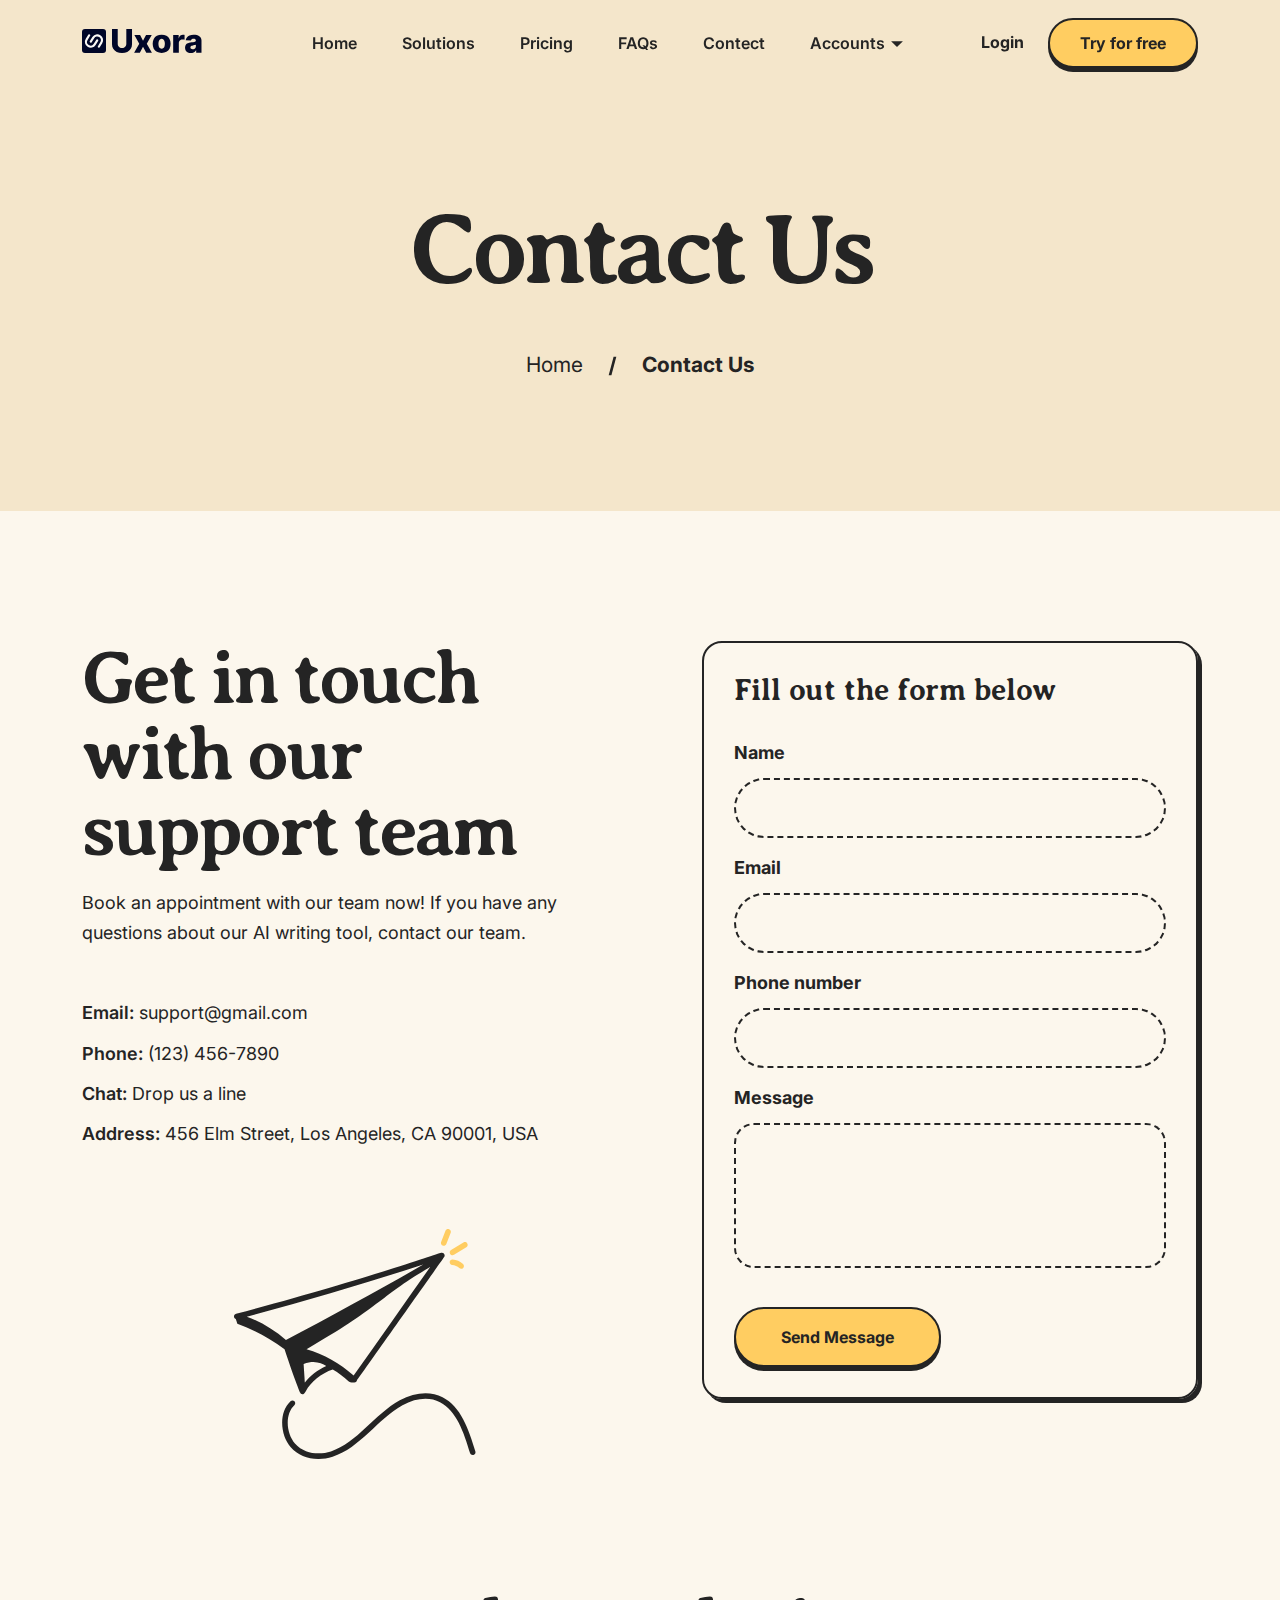
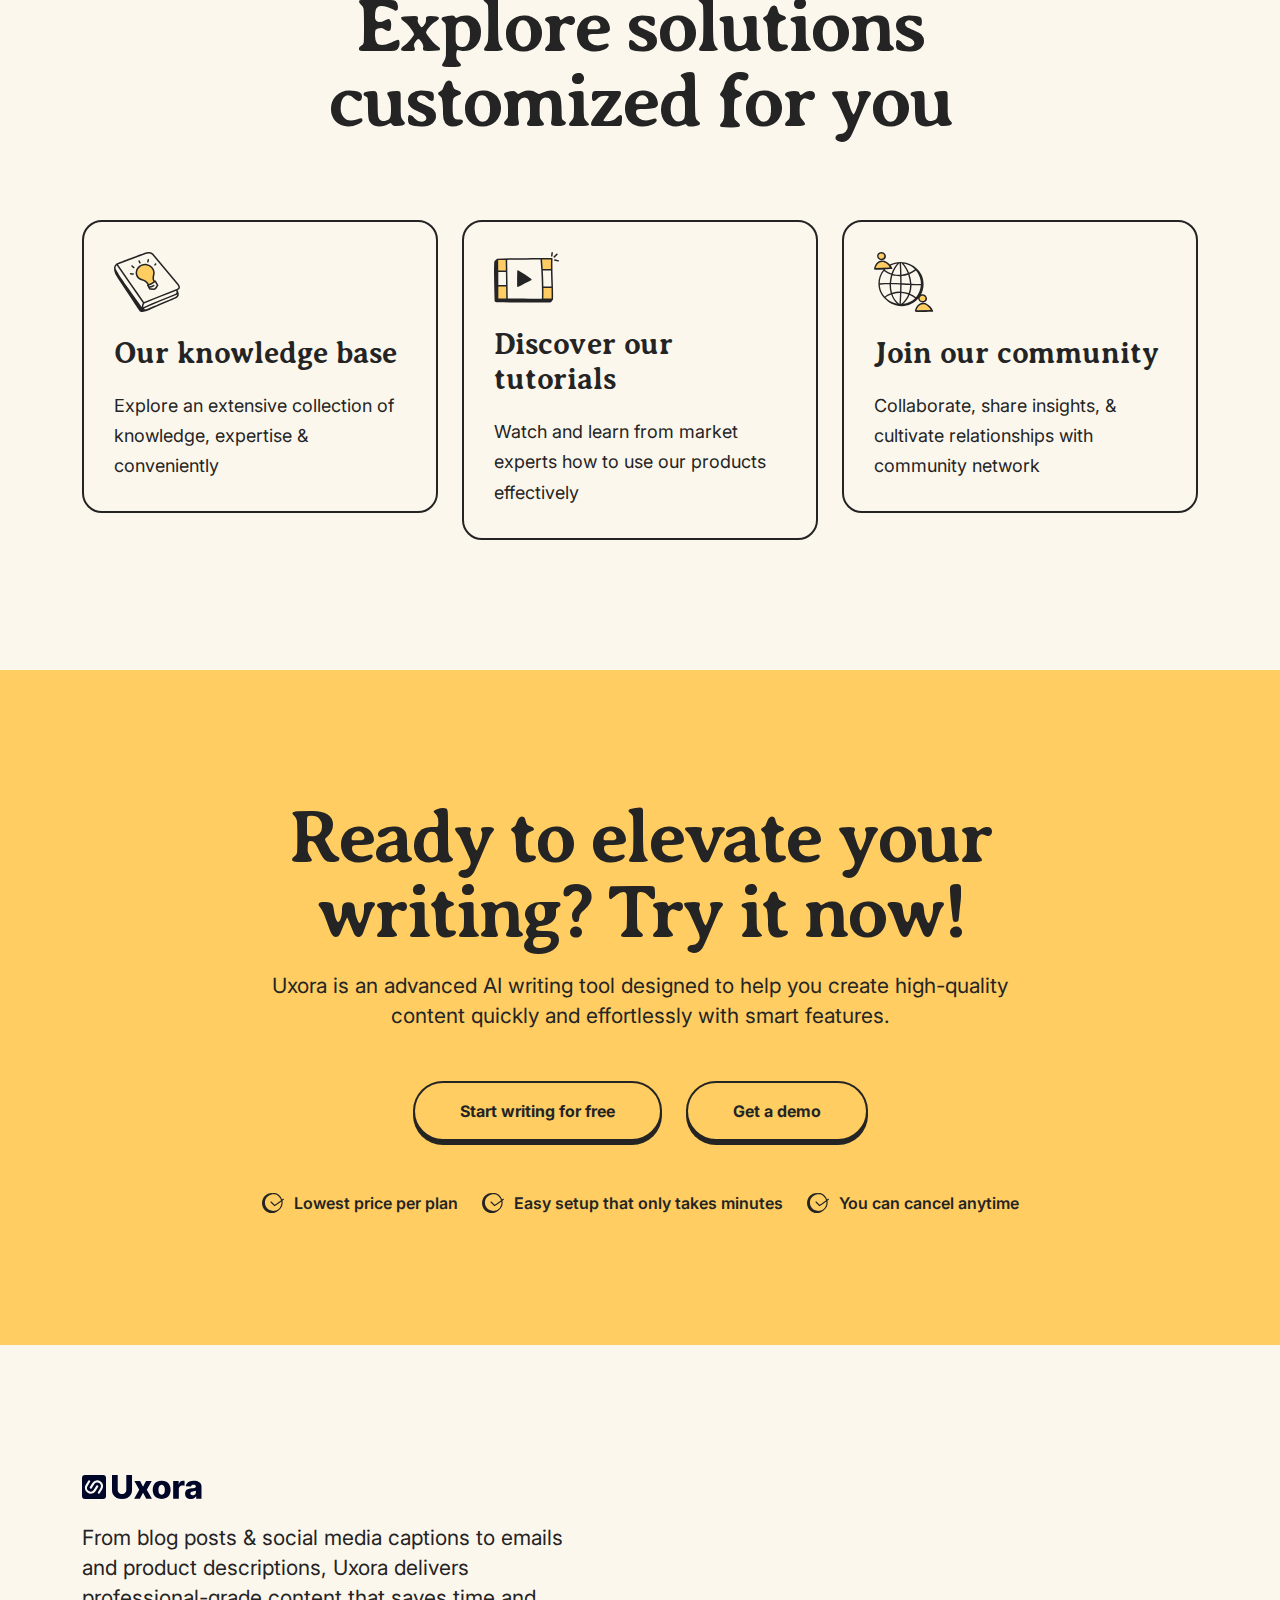
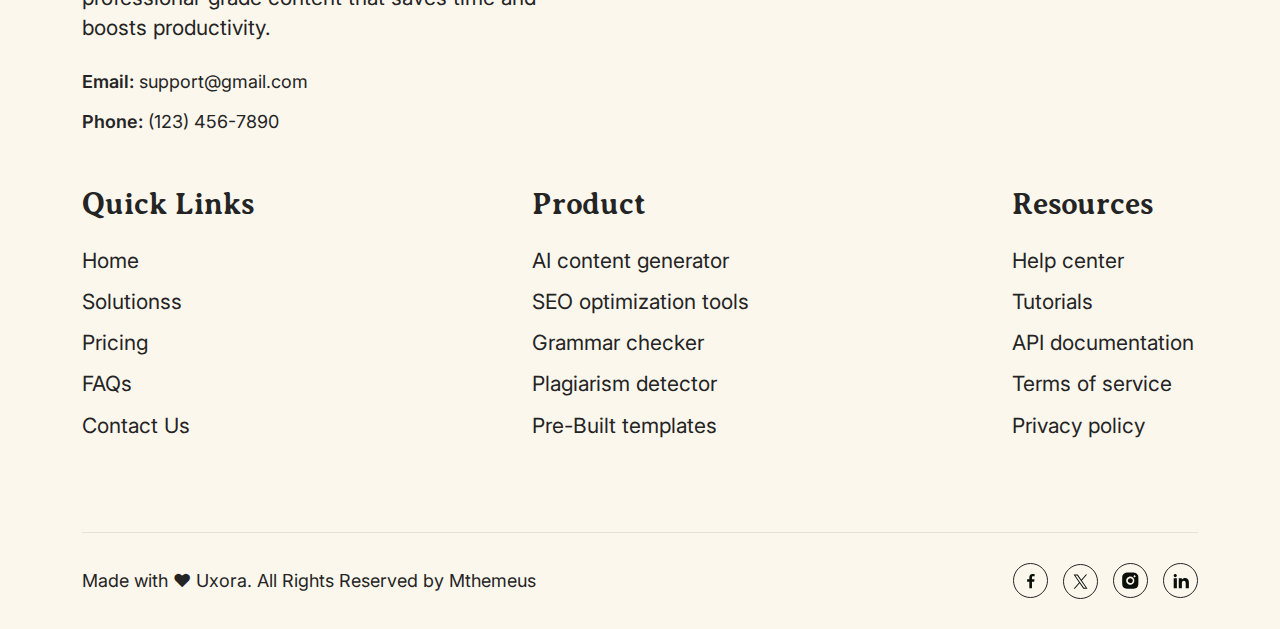
==== commit 0b98dac5: "update link" ====
--- a/contact-us.html
+++ b/contact-us.html
@@ -80,6 +80,14 @@
           <li><a href="pricing.html">Pricing</a></li>
           <li><a href="faq.html">FAQs</a></li>
           <li><a href="contact-us.html">Contect</a></li>
+          <li class="menu-item-has-children">
+            <a href="#">Accounts</a>
+            <ul class="sub-menu">
+              <li><a href='sign-in.html'>Sign In</a></li>
+              <li><a href='sign-up.html'>Sign Up</a></li>
+              <li><a href='forgot-password.html'>Forgot Password</a></li>
+            </ul>
+          </li>
         </ul>
       </div>
       <div class="uxora-mobile-menu-btn">
@@ -90,7 +98,7 @@
   </div>
   <!-- End mobile menu -->
 
-  <header class="site-header uxora-header-section">
+  <header class="site-header uxora-header-section" id="sticky-menu">
     <div class="container">
       <div class="row gx-3 align-items-center justify-content-between">
         <div class="col-8 col-sm-auto ">
@@ -109,6 +117,14 @@
                 <li><a href="pricing.html">Pricing</a></li>
                 <li><a href="faq.html">FAQs</a></li>
                 <li><a href="contact-us.html">Contect</a></li>
+                <li class="menu-item-has-children">
+                  <a href="#">Accounts</a>
+                  <ul class="sub-menu">
+                    <li><a href='sign-in.html'>Sign In</a></li>
+                    <li><a href='sign-up.html'>Sign-Up</a></li>
+                    <li><a href='forgot-password.html'>Forgot Password</a></li>
+                  </ul>
+                </li>
               </ul>
             </nav>
           </div>
@@ -184,16 +200,82 @@
                 <li><span>Address:</span> 456 Elm Street, Los Angeles, CA 90001, USA </li>
               </ul>
             </div>
+            <div class="uxora-contact-shape">
+              <img src="assets/images/shape/contact-shape.svg" alt="">
+            </div>
           </div>
         </div>
         <div class="col-lg-6">
-
-        </div>
-      </div>
-    </div>
-  </div>
-
-
+          <div class="uxora-contact-box">
+            <h3>Fill out the form below</h3>
+            <form action="#">
+              <div class="uxora-main-field">
+                <p>Name</p>
+                <input type="text">
+              </div>
+              <div class="uxora-main-field">
+                <p>Email</p>
+                <input type="email">
+              </div>
+              <div class="uxora-main-field">
+                <p>Phone number</p>
+                <input type="text">
+              </div>
+              <p>Message</p>
+              <div class="uxora-main-field-textarea">
+                <textarea name="textarea"></textarea>
+              </div>
+              <button class="uxora-default-btn" type="button">Send Message</button>
+            </form>
+          </div>
+        </div>
+      </div>
+    </div>
+  </div>
+  <!-- end contact -->
+
+  <section class="uxora-section-padding3">
+    <div class="container">
+      <div class="uxora-section-title center">
+        <h2>Explore solutions customized for you</h2>
+      </div>
+      <div class="row">
+        <div class="col-xl-4 col-lg-6 col-md-6">
+          <div class="uxora-iconbox-wrap">
+            <div class="uxora-iconbox-icon">
+              <img src="assets/images/feature/icon13.svg" alt="">
+            </div>
+            <div class="uxora-iconbox-content">
+              <h3>Our knowledge base</h3>
+              <p>Explore an extensive collection of knowledge, expertise & conveniently</p>
+            </div>
+          </div>
+        </div>
+        <div class="col-xl-4 col-lg-6 col-md-6">
+          <div class="uxora-iconbox-wrap">
+            <div class="uxora-iconbox-icon">
+              <img src="assets/images/feature/icon14.svg" alt="">
+            </div>
+            <div class="uxora-iconbox-content">
+              <h3>Discover our tutorials</h3>
+              <p>Watch and learn from market experts how to use our products effectively</p>
+            </div>
+          </div>
+        </div>
+        <div class="col-xl-4 col-lg-6 col-md-6">
+          <div class="uxora-iconbox-wrap">
+            <div class="uxora-iconbox-icon">
+              <img src="assets/images/feature/icon15.svg" alt="">
+            </div>
+            <div class="uxora-iconbox-content">
+              <h3>Join our community</h3>
+              <p>Collaborate, share insights, & cultivate relationships with community network</p>
+            </div>
+          </div>
+        </div>
+      </div>
+    </div>
+  </section>
 
 
   <div class="uxora-cta-section accent-bg">
@@ -375,6 +457,9 @@
   <script src="assets/js/bootstrap.bundle.min.js"></script>
   <script src="assets/js/menu/menu.js"></script>
   <script src="assets/js/faq.js"></script>
+  <script src="assets/js/anime.min.js"></script>
+  <script src="assets/js/data-attr-helper.js"></script>
+  <script src="assets/js/anime-helper.js"></script>
   <script src="assets/js/slick.js"></script>
   <script src="assets/js/jquery.magnific-popup.min.js"></script>
   <script src="assets/js/app.js"></script>
--- a/assets/css/app.min.css
+++ b/assets/css/app.min.css
@@ -1 +1 @@
-:root{--heading-color:#242424;--heading-bg:#242424;--accent-color:#FFCD61;--accent-bg:#FFCD61;--white-color:#ffffff;--white-bg:#ffffff;--light-color:#FCF7ED;--light-color2:#F4E6CB}@media (min-width:1400px){.container,.container-lg,.container-md,.container-sm,.container-xl,.container-xxl{max-width:1326px}}:root{--fs-xl-20:20px;--fs-xl-lineheight:32px;--fs-lg-18:18px;--fs-lg-lineheight:28px;--fs-md-16:16px;--fs-md-lineheight:24px;--fs-xs-14:14px;--fs-xs-lineheight:22px;--fs-xss-12:12px;--fs-xss-lineheight:20px}*,::after,::before{box-sizing:inherit;margin:0;padding:0}html{box-sizing:border-box;height:100%}body{color:var(--heading-color);font-family:Inter,serif;-webkit-font-smoothing:antialiased;-moz-osx-font-smoothing:grayscale;vertical-align:baseline;text-rendering:optimizeLegibility;font-weight:400;overflow-x:hidden;background-color:var(--light-color);counter-reset:my-sec-counter;font-size:18px;line-height:1.67em}hr{display:block;height:1px;border:0;border-top:1px solid #e5e7e8;padding:0;margin:0}audio,canvas,iframe,img,svg,video{vertical-align:middle}fieldset{border:0;margin:0;padding:0}textarea{resize:vertical}.browserupgrade{margin:.2em 0;background:#ccc;color:#000;padding:.2em 0}.hidden{display:none!important}.visuallyhidden{border:0;clip:rect(0 0 0 0);height:1px;margin:-1px;overflow:hidden;padding:0;position:absolute;width:1px;white-space:nowrap}.visuallyhidden.focusable:active,.visuallyhidden.focusable:focus{clip:auto;height:auto;margin:0;overflow:visible;position:static;width:auto;white-space:inherit}.invisible{visibility:hidden}.clearfix:after,.clearfix:before{content:" ";display:table}.clearfix:after{clear:both}::-moz-selection{background-color:#989ffd;color:#fff}::selection{background-color:#989ffd;color:#fff}[type=button]:active,[type=button]:focus,[type=button]:hover,[type=color]:active,[type=color]:focus,[type=color]:hover,[type=color]:invalid,[type=date]:active,[type=date]:focus,[type=date]:hover,[type=date]:invalid,[type=datetime-local]:active,[type=datetime-local]:focus,[type=datetime-local]:hover,[type=datetime-local]:invalid,[type=datetime]:active,[type=datetime]:focus,[type=datetime]:hover,[type=datetime]:invalid,[type=email]:active,[type=email]:focus,[type=email]:hover,[type=email]:invalid,[type=month]:active,[type=month]:focus,[type=month]:hover,[type=month]:invalid,[type=number]:active,[type=number]:focus,[type=number]:hover,[type=number]:invalid,[type=password]:active,[type=password]:focus,[type=password]:hover,[type=password]:invalid,[type=reset]:active,[type=reset]:focus,[type=reset]:hover,[type=search]:active,[type=search]:focus,[type=search]:hover,[type=search]:invalid,[type=submit]:active,[type=submit]:focus,[type=submit]:hover,[type=tel]:active,[type=tel]:focus,[type=tel]:hover,[type=tel]:invalid,[type=text]:active,[type=text]:focus,[type=text]:hover,[type=text]:invalid,[type=time]:active,[type=time]:focus,[type=time]:hover,[type=time]:invalid,[type=url]:active,[type=url]:focus,[type=url]:hover,[type=url]:invalid,[type=week]:active,[type=week]:focus,[type=week]:hover,[type=week]:invalid,button:active,button:focus,button:hover,input:not([type]):active,input:not([type]):focus,input:not([type]):hover,input:not([type]):invalid,textarea:active,textarea:focus,textarea:hover,textarea:invalid{outline:0;box-shadow:none}[type=button]:active,[type=button]:focus,[type=button]:hover,[type=reset]:active,[type=reset]:focus,[type=reset]:hover,[type=submit]:active,[type=submit]:focus,[type=submit]:hover,button:active,button:focus,button:hover{cursor:pointer}@media print{*,:after,:before{background:0 0!important;color:#000!important;-webkit-box-shadow:none!important;box-shadow:none!important;text-shadow:none!important}a,a:visited{text-decoration:underline}a[href]:after{content:" (" attr(href) ")"}abbr[title]:after{content:" (" attr(title) ")"}a[href^="#"]:after,a[href^="javascript:"]:after{content:""}pre{white-space:pre-wrap!important}pre,thead{display:table-header-group}img,tr{page-break-inside:avoid}h2,h3,p{orphans:3;widows:3}h2,h3{page-break-after:avoid}}li,ol,ul{margin:0;padding:0;list-style:none}button{padding:0;outline:0;border:none;display:inline-block;background-color:transparent}.h1,.h2,.h3,.h4,.h5,.h6,h1,h2,h3,h4,h5,h6{font-family:"Averia Serif Libre",serif;color:var(--heading-color);font-weight:700;margin:0}.h1,h1{font-size:100px;line-height:1em;letter-spacing:-5px}@media (max-width:1199px){.h1,h1{font-size:75px}}@media (max-width:991px){.h1,h1{font-size:65px}}@media (max-width:767px){.h1,h1{font-size:48px}}.h2,h2{font-size:75px;line-height:1.01em;letter-spacing:-3px}@media (max-width:1199px){.h2,h2{font-size:48px}}.h3,h3{font-size:30px;line-height:1.17em}@media (max-width:1199px){.h3,h3{font-size:24px}}.h4,h4{font-size:24px;line-height:1.17em;font-weight:700}@media (max-width:767px){.h4,h4{font-size:20px}}.h5,h5{font-size:24px;line-height:28px;font-weight:700}p:last-child{margin-bottom:0}.f-size-10{font-size:10px!important}.f-size-11{font-size:11px!important}.f-size-12{font-size:12px!important}.f-size-13{font-size:13px!important}.f-size-14{font-size:14px!important}.f-size-15{font-size:15px!important}.f-size-16{font-size:16px!important}.f-size-17{font-size:17px!important}.f-size-18{font-size:18px!important}.f-size-19{font-size:19px!important}.f-size-20{font-size:20px!important}.f-size-21{font-size:21px!important}.f-size-22{font-size:22px!important}.f-size-23{font-size:23px!important}.f-size-24{font-size:24px!important}.f-size-25{font-size:25px!important}.f-size-26{font-size:26px!important}.f-size-27{font-size:27px!important}.f-size-28{font-size:28px!important}.f-size-29{font-size:29px!important}.f-size-30{font-size:30px!important}.f-size-31{font-size:31px!important}.f-size-32{font-size:32px!important}.f-size-33{font-size:33px!important}.f-size-34{font-size:34px!important}.f-size-35{font-size:35px!important}.f-size-36{font-size:36px!important}.f-size-37{font-size:37px!important}.f-size-38{font-size:38px!important}.f-size-39{font-size:39px!important}.f-size-40{font-size:40px!important}.line-height-10{line-height:10px!important}.line-height-11{line-height:11px!important}.line-height-12{line-height:12px!important}.line-height-13{line-height:13px!important}.line-height-14{line-height:14px!important}.line-height-15{line-height:15px!important}.line-height-16{line-height:16px!important}.line-height-17{line-height:17px!important}.line-height-18{line-height:18px!important}.line-height-19{line-height:19px!important}.line-height-20{line-height:20px!important}.line-height-21{line-height:21px!important}.line-height-22{line-height:22px!important}.line-height-23{line-height:23px!important}.line-height-24{line-height:24px!important}.line-height-25{line-height:25px!important}.line-height-26{line-height:26px!important}.line-height-27{line-height:27px!important}.line-height-28{line-height:28px!important}.line-height-29{line-height:29px!important}.line-height-30{line-height:30px!important}.line-height-31{line-height:31px!important}.line-height-32{line-height:32px!important}.line-height-33{line-height:33px!important}.line-height-34{line-height:34px!important}.line-height-35{line-height:35px!important}.line-height-36{line-height:36px!important}.line-height-37{line-height:37px!important}.line-height-38{line-height:38px!important}.line-height-39{line-height:39px!important}.line-height-40{line-height:40px!important}.font-bold{font-weight:700}.font-black{font-weight:800}.font-medium{font-weight:500}.font-normal{font-weight:400}.font-semibold{font-weight:600}a{text-decoration:none;transition:all .24s ease-in-out}img{max-width:100%}.rt-list{margin:0;padding:0;list-style:none}.mouse-cursor,.pointer{cursor:pointer}.border-transparent{border-color:transparent!important}.bg-transsparent{background-color:transparent!important}.hover\:bg-transsparenthover{background-color:transparent!important}.hover-shadow\:none{box-shadow:none!important}.bgprefix-cover{background-size:cover;background-repeat:no-repeat;background-position:center center}.bgprefix-contain{background-size:contain;background-repeat:no-repeat;background-position:center center}.bgprefix-full{background-size:100% 100%;background-repeat:no-repeat;background-position:center center}.position-parent{position:relative;z-index:1}.body-no-scrolling{overflow:hidden}.img-fit{display:block;object-fit:cover;transform:translate(-50%,-50%);left:50%;bottom:0;right:0;top:50%;position:absolute;height:100%;width:100%}.rt-mb-15{margin-bottom:15px}.rt-mb-8{margin-bottom:8px}.rt-mb-2{margin-bottom:2px}.rt-mb-4{margin-bottom:4px}.rt-pt-15{padding-top:15px}.rt-mb-12{margin-bottom:12px}.rt-spacer-15{height:15px}.rt-mb-16{margin-bottom:16px}.rt-mb-25{margin-bottom:25px}.rt-mb-24{margin-bottom:24px}.rt-mb-28{margin-bottom:28px}.rt-mb-48{margin-bottom:48px}.rt-mt-40{margin-top:40px}.rt-mb-32{margin-bottom:32px}.rt-mb-35{margin-bottom:35px!important}.hr-0{margin:0;padding:0}.text-gray{color:#7b878c}.hover\:border-transparent{border-color:transparent!important}.rt-mr-0{margin-right:0!important}.rt-ml-0{margin-left:0!important}.rt-rounded-0{border-radius:0!important}.rt-mr-1{margin-right:1px!important}.rt-ml-1{margin-left:1px!important}.rt-rounded-1{border-radius:1px!important}.rt-mr-2{margin-right:2px!important}.rt-ml-2{margin-left:2px!important}.rt-rounded-2{border-radius:2px!important}.rt-mr-3{margin-right:3px!important}.rt-ml-3{margin-left:3px!important}.rt-rounded-3{border-radius:3px!important}.rt-mr-4{margin-right:4px!important}.rt-ml-4{margin-left:4px!important}.rt-rounded-4{border-radius:4px!important}.rt-mr-5{margin-right:5px!important}.rt-ml-5{margin-left:5px!important}.rt-rounded-5{border-radius:5px!important}.rt-mr-6{margin-right:6px!important}.rt-ml-6{margin-left:6px!important}.rt-rounded-6{border-radius:6px!important}.rt-mr-7{margin-right:7px!important}.rt-ml-7{margin-left:7px!important}.rt-rounded-7{border-radius:7px!important}.rt-mr-8{margin-right:8px!important}.rt-ml-8{margin-left:8px!important}.rt-rounded-8{border-radius:8px!important}.rt-mr-9{margin-right:9px!important}.rt-ml-9{margin-left:9px!important}.rt-rounded-9{border-radius:9px!important}.rt-mr-10{margin-right:10px!important}.rt-ml-10{margin-left:10px!important}.rt-rounded-10{border-radius:10px!important}.rt-mr-11{margin-right:11px!important}.rt-ml-11{margin-left:11px!important}.rt-rounded-11{border-radius:11px!important}.rt-mr-12{margin-right:12px!important}.rt-ml-12{margin-left:12px!important}.rt-rounded-12{border-radius:12px!important}.rt-mr-13{margin-right:13px!important}.rt-ml-13{margin-left:13px!important}.rt-rounded-13{border-radius:13px!important}.rt-mr-14{margin-right:14px!important}.rt-ml-14{margin-left:14px!important}.rt-rounded-14{border-radius:14px!important}.rt-mr-15{margin-right:15px!important}.rt-ml-15{margin-left:15px!important}.rt-rounded-15{border-radius:15px!important}.rt-mr-16{margin-right:16px!important}.rt-ml-16{margin-left:16px!important}.rt-rounded-16{border-radius:16px!important}.rt-mr-17{margin-right:17px!important}.rt-ml-17{margin-left:17px!important}.rt-rounded-17{border-radius:17px!important}.rt-mr-18{margin-right:18px!important}.rt-ml-18{margin-left:18px!important}.rt-rounded-18{border-radius:18px!important}.rt-mr-19{margin-right:19px!important}.rt-ml-19{margin-left:19px!important}.rt-rounded-19{border-radius:19px!important}.rt-mr-20{margin-right:20px!important}.rt-ml-20{margin-left:20px!important}.rt-rounded-20{border-radius:20px!important}.rt-mr-21{margin-right:21px!important}.rt-ml-21{margin-left:21px!important}.rt-rounded-21{border-radius:21px!important}.rt-mr-22{margin-right:22px!important}.rt-ml-22{margin-left:22px!important}.rt-rounded-22{border-radius:22px!important}.rt-mr-23{margin-right:23px!important}.rt-ml-23{margin-left:23px!important}.rt-rounded-23{border-radius:23px!important}.rt-mr-24{margin-right:24px!important}.rt-ml-24{margin-left:24px!important}.rt-rounded-24{border-radius:24px!important}.rt-mr-25{margin-right:25px!important}.rt-ml-25{margin-left:25px!important}.rt-rounded-25{border-radius:25px!important}.rt-mr-26{margin-right:26px!important}.rt-ml-26{margin-left:26px!important}.rt-rounded-26{border-radius:26px!important}.rt-mr-27{margin-right:27px!important}.rt-ml-27{margin-left:27px!important}.rt-rounded-27{border-radius:27px!important}.rt-mr-28{margin-right:28px!important}.rt-ml-28{margin-left:28px!important}.rt-rounded-28{border-radius:28px!important}.rt-mr-29{margin-right:29px!important}.rt-ml-29{margin-left:29px!important}.rt-rounded-29{border-radius:29px!important}.rt-mr-30{margin-right:30px!important}.rt-ml-30{margin-left:30px!important}.rt-rounded-30{border-radius:30px!important}.rt-mb-0{margin-bottom:0}.rt-pt-0{padding-top:0}.rt-spacer-0{height:0}.rt-mb-10{margin-bottom:10px}.rt-pt-10{padding-top:10px}.rt-spacer-10{height:10px}.rt-mb-20{margin-bottom:20px}.rt-pt-20{padding-top:20px}.rt-spacer-20{height:20px}.rt-mb-30{margin-bottom:30px}.rt-pt-30{padding-top:30px}.rt-spacer-30{height:30px}.rt-mb-40{margin-bottom:40px}.rt-pt-40{padding-top:40px}.rt-spacer-40{height:40px}.rt-mb-50{margin-bottom:50px}.rt-pt-50{padding-top:50px}.rt-spacer-50{height:50px}.rt-mb-60{margin-bottom:60px}.rt-pt-60{padding-top:60px}.rt-spacer-60{height:60px}.rt-mb-70{margin-bottom:70px}.rt-pt-70{padding-top:70px}.rt-spacer-70{height:70px}.rt-mb-80{margin-bottom:80px}.rt-pt-80{padding-top:80px}.rt-spacer-80{height:80px}.rt-mb-90{margin-bottom:90px}.rt-pt-90{padding-top:90px}.rt-spacer-90{height:90px}.rt-mb-100{margin-bottom:100px}.rt-pt-100{padding-top:100px}.rt-spacer-100{height:100px}@media (max-width:1199.98px){.rt-mb-lg-0{margin-bottom:0}.rt-pt-lg-0{padding-top:0}.rt-spacer-lg-0{height:0}.rt-mb-lg-10{margin-bottom:10px}.rt-pt-lg-10{padding-top:10px}.rt-spacer-lg-10{height:10px}.rt-mb-lg-20{margin-bottom:20px}.rt-pt-lg-20{padding-top:20px}.rt-spacer-lg-20{height:20px}.rt-mb-lg-30{margin-bottom:30px}.rt-pt-lg-30{padding-top:30px}.rt-spacer-lg-30{height:30px}.rt-mb-lg-40{margin-bottom:40px}.rt-pt-lg-40{padding-top:40px}.rt-spacer-lg-40{height:40px}.rt-mb-lg-50{margin-bottom:50px}.rt-pt-lg-50{padding-top:50px}.rt-spacer-lg-50{height:50px}.rt-mb-lg-60{margin-bottom:60px}.rt-pt-lg-60{padding-top:60px}.rt-spacer-lg-60{height:60px}.rt-mb-lg-70{margin-bottom:70px}.rt-pt-lg-70{padding-top:70px}.rt-spacer-lg-70{height:70px}.rt-mb-lg-80{margin-bottom:80px}.rt-pt-lg-80{padding-top:80px}.rt-spacer-lg-80{height:80px}.rt-mb-lg-90{margin-bottom:90px}.rt-pt-lg-90{padding-top:90px}.rt-spacer-lg-90{height:90px}.rt-mb-lg-100{margin-bottom:100px}.rt-pt-lg-100{padding-top:100px}.rt-spacer-lg-100{height:100px}}@media (max-width:991.98px){.rt-mb-md-0{margin-bottom:0}.rt-pt-md-0{padding-top:0}.rt-spacer-md-0{height:0}.rt-mb-md-10{margin-bottom:10px}.rt-pt-md-10{padding-top:10px}.rt-spacer-md-10{height:10px}.rt-mb-md-20{margin-bottom:20px}.rt-pt-md-20{padding-top:20px}.rt-spacer-md-20{height:20px}.rt-mb-md-30{margin-bottom:30px}.rt-pt-md-30{padding-top:30px}.rt-spacer-md-30{height:30px}.rt-mb-md-40{margin-bottom:40px}.rt-pt-md-40{padding-top:40px}.rt-spacer-md-40{height:40px}.rt-mb-md-50{margin-bottom:50px}.rt-pt-md-50{padding-top:50px}.rt-spacer-md-50{height:50px}.rt-mb-md-60{margin-bottom:60px}.rt-pt-md-60{padding-top:60px}.rt-spacer-md-60{height:60px}.rt-mb-md-70{margin-bottom:70px}.rt-pt-md-70{padding-top:70px}.rt-spacer-md-70{height:70px}.rt-mb-md-80{margin-bottom:80px}.rt-pt-md-80{padding-top:80px}.rt-spacer-md-80{height:80px}.rt-mb-md-90{margin-bottom:90px}.rt-pt-md-90{padding-top:90px}.rt-spacer-md-90{height:90px}.rt-mb-md-100{margin-bottom:100px}.rt-pt-md-100{padding-top:100px}.rt-spacer-md-100{height:100px}}@media (max-width:767.98px){.rt-mb-xs-0{margin-bottom:0}.rt-pt-xs-0{padding-top:0}.rt-spacer-xs-0{height:0}.rt-mb-xs-10{margin-bottom:10px}.rt-pt-xs-10{padding-top:10px}.rt-spacer-xs-10{height:10px}.rt-mb-xs-20{margin-bottom:20px}.rt-pt-xs-20{padding-top:20px}.rt-spacer-xs-20{height:20px}.rt-mb-xs-30{margin-bottom:30px}.rt-pt-xs-30{padding-top:30px}.rt-spacer-xs-30{height:30px}.rt-mb-xs-40{margin-bottom:40px}.rt-pt-xs-40{padding-top:40px}.rt-spacer-xs-40{height:40px}.rt-mb-xs-50{margin-bottom:50px}.rt-pt-xs-50{padding-top:50px}.rt-spacer-xs-50{height:50px}.rt-mb-xs-60{margin-bottom:60px}.rt-pt-xs-60{padding-top:60px}.rt-spacer-xs-60{height:60px}.rt-mb-xs-70{margin-bottom:70px}.rt-pt-xs-70{padding-top:70px}.rt-spacer-xs-70{height:70px}.rt-mb-xs-80{margin-bottom:80px}.rt-pt-xs-80{padding-top:80px}.rt-spacer-xs-80{height:80px}.rt-mb-xs-90{margin-bottom:90px}.rt-pt-xs-90{padding-top:90px}.rt-spacer-xs-90{height:90px}.rt-mb-xs-100{margin-bottom:100px}.rt-pt-xs-100{padding-top:100px}.rt-spacer-xs-100{height:100px}}.pointer{cursor:pointer}.text-hide{overflow:hidden;text-overflow:ellipsis;white-space:nowrap}.slick-bullet .slick-dots li button:before{display:none!important}.slick-bullet .slick-dots{margin:0;padding:0;list-style:none}.slick-bullet .slick-dots li{position:relative;z-index:1;width:10px;display:inline-block;height:10px}.slick-bullet .slick-dots li button{border-radius:50%;position:absolute;left:0;top:0;width:100%;height:100%}.slick-bullet.deafult_style_dot .slick-dots li button{overflow:hidden;transition:background .3s ease}.slick-bullet.deafult_style_dot .slick-dots li.slick-active{width:24px}.slick-bullet.deafult_style_dot .slick-dots li.slick-active button{border-radius:32px}.slick-bullet.dotstyle-fillup .slick-dots li button{overflow:hidden;background-color:transparent;box-shadow:inset 0 0 0 2px #fff;transition:background .3s ease}.slick-bullet.dotstyle-fillup .slick-dots li button:after{content:"";position:absolute;bottom:0;height:0;left:0;width:100%;background-color:#fff;box-shadow:0 0 1px #fff;-webkit-transition:height .3s ease;transition:height .3s ease;border-radius:50%}.slick-bullet.dotstyle-fillup .slick-dots li.slick-active button::after{height:100%}.slick-bullet.dotstyle-scaleup .slick-dots li button{overflow:hidden;background-color:rgba(255,255,255,.3);transition:all .3s ease}.slick-bullet.dotstyle-scaleup .slick-dots li.slick-active button{transform:scale(1.2);background-color:#fff}.slick-bullet.dotstyle-stroke .slick-dots li button{transition:box-shadow .3s ease,background-color .3s ease;box-shadow:0 0 0 2px rgba(255,255,255,0)}.slick-bullet.dotstyle-stroke .slick-dots li.slick-active button{background-color:transparent;box-shadow:0 0 0 2px #fff}.slick-bullet.dotstyle-fillin .slick-dots li button{background-color:transparent;box-shadow:inset 0 0 0 2px #fff;transition:box-shadow .3s ease}.slick-bullet.dotstyle-fillin .slick-dots li.slick-active button{box-shadow:inset 0 0 0 8px #fff}.slick-bullet.dotstyle-dotstroke .slick-dots li{box-shadow:0 0 0 2px #fff;border-radius:50%;transition:all .3s ease}.slick-bullet.dotstyle-dotstroke .slick-dots li button{transform:scale(.4);background-color:#fff;transition:all .3s ease}.slick-bullet.dotstyle-dotstroke .slick-dots li.slick-active button{transform:scale(1)}.slick-bullet.dotstyle-dotstroke2 .slick-dots li{box-shadow:0 0 0 2px rgba(255,255,255,0);border-radius:50%;transition:all .3s ease}.slick-bullet.dotstyle-dotstroke2 .slick-dots li button{background-color:#fff;transition:all .3s ease}.slick-bullet.dotstyle-dotstroke2 .slick-dots li.slick-active{box-shadow:0 0 0 2px #fff}.slick-bullet.dotstyle-dotstroke2 .slick-dots li.slick-active button{transform:scale(.4)}#scrollUp{right:30px;bottom:30px;height:45px;width:45px;border-radius:50%;color:#fff;align-items:center;justify-content:center;font-size:26px;line-height:55px;text-align:center}.modal-header{padding:20px 24px 20px 24px}.modal-header h1,.modal-header h2,.modal-header h3,.modal-header h4,.modal-header h5,.modal-header h6{margin-bottom:0}.dark-bg{background-color:var(--dark-bg)}.dark-bg3{background-color:var(--dark-bg3)}.light-bg{background-color:var(--light-color2)!important}.accent-bg{background-color:var(--accent-bg)!important}.bg-heading{background-color:var(--heading-color)!important}.white-bg1{background-color:var(--white-bg)!important}.z-index{z-index:1;position:relative}.bg-light2{background-color:var(--light-color2)}.bg-light3{background-color:var(--light-color2)}.bg-dark1{background:var(--dark-color2)!important}.position-r{position:relative!important}.uxora-header-section{position:absolute;z-index:99;width:100%;transition:all .4s}@media (max-width:991px){.uxora-header-section{padding:20px 0}}.uxora-header-info-data ul li{display:inline-block;margin-right:20px;font-size:16px;line-height:24px;font-weight:600;color:var(--white-color);position:relative;padding-left:30px}.uxora-header-info-data ul li:last-child{margin-right:0}.uxora-header-info-data ul li img{position:absolute;top:2px;left:0}.uxora-header-info-data ul li a{color:var(--white-color)}.uxora-header-info-data ul li a img{position:absolute;top:5px;left:0}.header-logo1 a{padding:30px 0}.uxora-header-main-menu{display:flex;align-items:center;justify-content:space-between;border-radius:20px;padding-left:40px;padding-right:20px}@media (max-width:1350px){.uxora-header-main-menu{padding-left:24px}}@media (max-width:1199px){.uxora-header-main-menu{justify-content:end;background:0 0;padding-right:0}}.uxora-header-main-menu.menu2{transition:all .4s;padding:0}.dark-color.site-menu-main .nav-link-item{color:var(--white-color)}.site-header .uxora-menu-toggle.dark-color span{background-color:var(--heading-color)}.site-header .uxora-menu-toggle.dark-color span::after,.site-header .uxora-menu-toggle.dark-color span::before{background-color:var(--heading-color)}.site-header .uxora-menu-toggle.white-color span{background-color:var(--white-color)}.site-header .uxora-menu-toggle.white-color span::after,.site-header .uxora-menu-toggle.white-color span::before{background-color:var(--white-color)}.uxora-header-triger{width:60px;height:60px;display:flex;cursor:pointer;justify-content:center;align-items:center;background:var(--accent-bg);border-radius:100px;margin-left:20px}.uxora-header-triger.triger2{margin-left:0;background:var(--white-bg)}.uxora-contact-info{margin-bottom:30px}.uxora-contact-info i{display:block;font-size:24px;margin-bottom:15px;line-height:24px}.uxora-contact-info h5{margin-bottom:5px}.uxora-contact-info img{width:5%;margin-bottom:15px}.uxora-contact-info a p{color:var(--body-color)}.uxora-sidemenu-wraper{position:relative}.uxora-sidemenu-column{width:400px;display:block;height:100%;position:fixed;z-index:111;padding:30px;margin-right:-440px;transition:.5s;right:0;top:0;padding-top:70px;overflow-y:scroll;background-color:var(--white-bg)}.uxora-sidemenu-thumb{margin:30px 0}.uxora-sidemenu-thumb img{width:100%;height:100%;object-fit:cover;border-radius:5px}.uxora-sidemenu-column.active{margin-right:0;z-index:9999}.uxora-sidemenu-close{position:absolute;left:0;top:0;cursor:pointer;width:40px;height:40px;display:flex;align-items:center;justify-content:center;background-color:var(--accent-bg)}.uxora-sidemenu-close i{font-size:30px;color:var(--white-color);transition:all .4s}.active .uxora-sidemenu-close{opacity:1;visibility:visible}.offcanvas-overlay{top:0;width:100%;height:100%;background:#000;position:fixed;z-index:0;visibility:hidden;opacity:0;transition:.5s}.offcanvas-overlay.active{opacity:.7;z-index:111;visibility:visible}.uxora-sidemenu-logo{margin-bottom:30px}.uxora-sidemenu-logo img{width:70%}.uxora-sidemenu-column::-webkit-scrollbar-track{-webkit-box-shadow:inset 0 0 6px rgba(0,0,0,.3);background-color:#f5f5f5}.uxora-sidemenu-column::-webkit-scrollbar{width:5px;background-color:#f5f5f5}.uxora-sidemenu-column::-webkit-scrollbar-thumb{background-color:#000;border:2px solid #555}@media (max-width:767px){.uxora-sidemenu-wraper{display:none}}.uxora-header-info-wraper2{display:flex;gap:24px;align-items:center}@media (max-width:575px){.uxora-header-info-wraper2{display:none}}.uxora-header-info-wraper2 a{color:var(--heading-color);font-size:16px;font-weight:700;line-height:24px;transition:all .4s}.uxora-header-info-wraper2 a:hover{color:var(--accent-color)}.main-menu a{color:var(--heading-color);font-weight:600;position:relative;display:block;transition:all .4s;text-transform:capitalize;font-size:16px;line-height:1.5em;transition:all .4s}.main-menu ul{margin:0;padding:0}.main-menu ul li{list-style-type:none;display:inline-block;position:relative}.main-menu ul li:hover>ul.sub-menu{visibility:visible;opacity:1;z-index:99;pointer-events:visible;transform:translateY(0)}.main-menu ul.sub-menu{z-index:500;background-color:#fff;box-shadow:-2px 2px 70px -25px rgba(0,0,0,.3);position:absolute;left:0;top:90px;margin:0;padding:12px 0;transition:.4s;z-index:4;transform:translatey(20px);opacity:0;text-align:left;visibility:hidden;min-width:220px;border-radius:0 0 6px 6px}.main-menu ul.sub-menu li{padding:5px 10px 5px 20px}.main-menu ul.sub-menu li a{font-size:18px;line-height:30px;display:inline-block;position:relative;font-weight:400;text-transform:capitalize}.main-menu ul.sub-menu li.menu-item-has-children a.no-border{display:block}.main-menu ul.sub-menu li.menu-item-has-children a.no-border::before{content:none}.main-menu ul.sub-menu li ul.sub-menu{transition:all .4s;margin-left:0!important;transform:translateY(30px)}.main-menu ul.sub-menu li:hover ul.sub-menu{transform:translateY(0)}.main-menu ul.sub-menu{padding:12px 0;left:-27px;top:86px}.main-menu ul.sub-menu li{display:block;margin:0 0;transition:all .4s}.main-menu ul.sub-menu li ul.sub-menu{left:100%;right:auto;top:0;margin:0 0;margin-left:20px;border-radius:10px}.main-menu ul.sub-menu li ul.sub-menu li ul{left:100%;right:auto}ul.sub-menu li a{color:var(--heading-color)!important}ul.sub-menu li a::before{content:"";position:absolute;bottom:-3px;left:auto;right:0;height:2px;width:0;background-color:var(--heading-color)!important;transition:all .3s ease}@media (max-width:767px){ul.sub-menu li a::before{height:0}}ul.sub-menu li a:hover::before{left:0;right:auto;width:100%}@media (max-width:991px){ul.sub-menu li a:hover::before{display:none}}a.light-color{color:var(--light-color)}.menu-style1>ul>li>a{padding:30px 20px}.menu-left{margin-left:35px}@media (max-width:1199px){.menu-left{margin-left:0}}.menu-right{margin-right:80px}@media (min-width:992px){.w_100{width:100%}}.site-header .uxora-menu-toggle{display:flex;height:30px;width:30px;margin-left:40px;cursor:pointer;align-items:center;justify-content:center}.site-header .uxora-menu-toggle span{display:block;height:3px;background-color:var(--heading-color);width:30px;position:relative}.toggle2 span{background-color:var(--light-color)}.reveal-header .uxora-menu-toggle span{background-color:var(--heading-color)!important}.site-header .uxora-menu-toggle span:after,.site-header .uxora-menu-toggle span:before{content:"";position:absolute;left:0;width:100%;height:100%;background-color:var(--heading-color)}.reveal-header .uxora-menu-toggle span:after,.reveal-header .uxora-menu-toggle span:before{background-color:var(--heading-color)!important}.dark-mode-texts .uxora-menu-toggle span{background-color:var(--heading-color)}.dark-mode-texts .uxora-menu-toggle span:after,.dark-mode-texts .uxora-menu-toggle span:before{background-color:var(--heading-color)}.site-header .uxora-menu-toggle span:before{top:-10px}.site-header .uxora-menu-toggle span:after{top:9px}.site-header .mobile-menu-trigger.dark-color span{background-color:var(--heading-color)}.site-header .mobile-menu-trigger.dark-color span::after,.site-header .mobile-menu-trigger.dark-color span::before{background-color:var(--heading-color)}.site-header .mobile-menu-trigger.dark-color span::after,.site-header .mobile-menu-trigger.dark-color span::before{background-color:var(--heading-color)}.header-logo a img{margin-top:-5px}@media (max-width:991px){.header-logo a img{margin-top:0}}.progress-wrap{position:fixed;right:30px;bottom:30px;height:50px;width:50px;cursor:pointer;display:block;border-radius:50px;box-shadow:inset 0 0 0 2px rgba(0,0,0,.04);z-index:10000;opacity:0;visibility:hidden;transform:translateY(15px);-webkit-transition:all .2s linear;transition:all .2s linear}.progress-wrap.active-progress{opacity:1;visibility:visible;transform:translateY(0)}.progress-wrap svg path{fill:none}.progress-wrap svg.progress-circle path{stroke:var(--heading-color);stroke-width:4;box-sizing:border-box;-webkit-transition:all .2s linear;transition:all .2s linear}.top-arrow{top:47%;left:50%;position:absolute;transform:translate(-50%,-50%)}.top-arrow svg{transform:rotate(-90deg)}.main-menu ul li:hover.menu-item-has-children>a:after{transform:rotate(-180deg)}.main-menu ul li.menu-item-has-children>a:after{right:0}.main-menu ul li.menu-item-has-children>a:after{content:"\ea4d";position:relative;margin-left:2px;top:2px;font-size:20px;display:inline-block;font-family:remixicon;transition:all .4s ease-in-out}.main-menu ul.sub-menu li.menu-item-has-children a.no-border:after{position:absolute;right:0;content:"\ea6d"}.main-menu ul.sub-menu li.menu-item-has-children:hover a::after{transform:rotate(-90deg)!important}.uxora-footer-section{padding-top:130px}@media (max-width:991px){.uxora-footer-section{padding-top:80px}}@media (max-width:767px){.uxora-footer-section{padding-top:60px}}@media (max-width:767px){.uxora-footer-menu.menu1{padding-bottom:30px}}.uxora-footer-menu h3{margin-bottom:24px}.uxora-footer-menu ul li{color:var(--heading-color);margin-bottom:10px}.uxora-footer-menu ul li:last-child{margin-bottom:0}.uxora-footer-menu ul li a{position:relative;transition:all .4s;font-size:21px;line-height:30px;color:var(--heading-color)}.uxora-footer-menu ul li a::before{content:" ";left:0;bottom:-3px;width:0;height:1px;position:absolute;transition:all .4s;background:var(--heading-color)}.uxora-footer-menu ul li a:hover::before{width:100%}.uxora-footer-menu.menu2{padding-left:30px}@media (max-width:1399px){.uxora-footer-menu.menu2{padding-left:70px}}@media (max-width:1199px){.uxora-footer-menu.menu2{padding-left:0}}@media (max-width:1399px){.uxora-footer-menu.menu3{padding-left:170px}}@media (max-width:1199px){.uxora-footer-menu.menu3{padding-left:80px}}@media (max-width:767px){.uxora-footer-menu.menu3{padding-left:0}}.uxora-footer-textarea{padding-right:15px}.uxora-footer-textarea img{padding-bottom:24px}.uxora-footer-textarea p{font-size:21px;font-weight:400;line-height:30px}@media (max-width:1399px){.uxora-footer-textarea{margin-bottom:50px;max-width:500px}}@media (max-width:991px){.uxora-footer-textarea{margin-bottom:40px}}@media (max-width:767px){.uxora-footer-textarea{margin-bottom:30px}}.uxora-footer-bottom-wrap{display:flex;align-items:center;justify-content:space-between;margin-top:90px;padding:30px 0;border-top:1px solid rgba(36,36,36,.1019607843)}@media (max-width:991px){.uxora-footer-bottom-wrap{margin-top:80px}}@media (max-width:767px){.uxora-footer-bottom-wrap{margin-top:60px;display:block;text-align:center}}@media (max-width:767px){.uxora-footer-bottom-text p{margin-bottom:15px}}.uxora-conatct-info ul li{margin-bottom:10px}.uxora-conatct-info ul li:last-child{margin-bottom:0}.uxora-conatct-info ul li span{font-weight:600}.uxora-conatct-info ul li a{color:var(--heading-color)}.uxora-conatct-info ul li a span{font-weight:600}.pl-60{padding-left:60px}@media (max-width:1399px){.pl-60{padding-left:0}}@media (max-width:1199px){.pl-60{padding-left:80px}}@media (max-width:767px){.pl-60{padding-left:0}}.pl-41{padding-left:40px}@media (max-width:1399px){.pl-41{padding-left:0;padding-top:40px}}@media (max-width:767px){.pl-41{padding-left:0}}@media (max-width:1199px){.pl-42{padding-left:40px}}@media (max-width:767px){.pl-42{padding-left:0}}.pl-30{padding-left:30px}@media (max-width:1199px){.pl-30{padding-left:0}}.uxora-list-icon-wrap ul li{position:relative;padding-left:55px;padding-bottom:24px}.uxora-list-icon-wrap ul li:last-child{padding-bottom:0}.uxora-list-icon-wrap ul li img{position:absolute;top:-5px;left:0}.uxora-content-shape{position:absolute;bottom:10px;right:35%}@media (max-width:1399px){.uxora-content-shape{display:none}}.uxora-content-shape2{position:absolute;bottom:25px;right:50px}@media (max-width:1399px){.uxora-content-shape2{bottom:150px}}@media (max-width:1199px){.uxora-content-shape2{bottom:25px}}@media (max-width:991px){.uxora-content-shape2{display:none}}.uxora-cta-shape{position:absolute;top:0;right:0}@media (max-width:1550px){.uxora-cta-shape{display:none}}.uxora-pricing-shape{position:absolute;top:30px;left:30px}@media (max-width:767px){.uxora-pricing-shape{display:none}}@media (max-width:991px){.uxora-about-us-thumb{padding-bottom:40px}}@media (max-width:767px){.uxora-about-us-thumb{padding-bottom:30px}}.uxora-about-us-thumb.thumb2{position:relative;text-align:right}.uxora-about-us-thumb.thumb2 img{border-radius:10px}.features-section{border-radius:50px;background-color:var(--light-color2)}.uxora-features-card{position:absolute;bottom:80px;left:40px}.mt-30{margin-top:30px}@keyframes updown{0%{transform:translatey(0)}50%{transform:translatey(-30px)}100%{transform:translatey(0)}}.one{top:130px}@media (max-width:991px){.one{margin-top:40px}}@media (max-width:767px){.one{margin-top:30px}}.two{top:80px}.three{top:110px}.four{top:140px}.fivr{top:160px}.six{top:130px}.seven{top:110px}.eight{top:120px}.pl-101{padding-left:100px}@media (max-width:1199px){.pl-101{padding-left:50px}}@media (max-width:991px){.pl-101{padding-left:0}}.pb-130{padding-bottom:130px;position:relative;transition:all .4s}@media (max-width:991px){.pb-130{padding-bottom:80px}}@media (max-width:767px){.pb-130{padding-bottom:60px}}.pb-131{padding-bottom:100px;position:relative;transition:all .4s}@media (max-width:991px){.pb-131{padding-bottom:80px}}@media (max-width:767px){.pb-131{padding-bottom:60px}}.pb-131 .border-r::before{height:360px}.border-r{position:relative}.border-r::before{top:30px;left:52.5%;width:1px;height:520px;content:"";position:absolute;background-color:rgba(10,15,10,.1019607843)}@media (max-width:1399px){.border-r::before{left:54.5%;height:580px}}@media (max-width:1399px){.border-r::before{display:none}}.uxora-features-number{position:absolute;top:20px;z-index:1;left:50%;width:60px;height:60px;display:flex;align-items:center;border-radius:100px;justify-content:center;transition:all .4s;background-color:var(--accent-bg)}@media (max-width:1399px){.uxora-features-number{left:52%}}@media (max-width:1399px){.uxora-features-number{display:none}}.uxora-features-title{color:var(--light-color)}.uxora-features-dashboard{padding-bottom:80px}@media (max-width:767px){.uxora-features-dashboard{padding-bottom:60px}}.uxora-iconbox-wraper{display:grid;grid-template-columns:repeat(3,1fr)}.uxora-iconbox-wrap{padding:30px 17px;margin-bottom:24px;border:2px solid var(--heading-color);border-radius:20px;position:relative;transition:all .4s}.uxora-iconbox-wrap:hover{box-shadow:4px 4px 0 0 #242424}@media (max-width:767px){.uxora-iconbox-wrap{padding:30px 24px}}.uxora-iconbox-icon{padding-bottom:24px}.uxora-iconbox-content h3{padding-bottom:20px}.light-color{color:var(--light-color)}.uxora-iconbox-btn svg{transition:all .3s ease-out 0s}.uxora-iconbox-btn:focus-visible svg path:nth-of-type(1),.uxora-iconbox-btn:hover svg path:nth-of-type(1){transform:translateX(calc(-1 * var(--arrow-hover-move-x)));opacity:0;transition-delay:0s,0s}.uxora-iconbox-btn svg path:nth-of-type(1){transform:translateX(0);opacity:1;transition-delay:.15s,.15s}.uxora-iconbox-btn svg path{transition:transform .38s cubic-bezier(.37,.08,.02,.93),opacity .18s ease-out}.uxora-iconbox-btn:focus-visible svg path:nth-of-type(2),.uxora-iconbox-btn:hover svg path:nth-of-type(2){transform:translateX(0);opacity:1;transition-delay:.15s,.15s}.uxora-iconbox-btn svg path:nth-of-type(2){transform:translateX(calc(1 * var(--arrow-hover-move-x)));opacity:.5;transition-delay:0s,0s}.uxora-iconbox-btn svg path:nth-of-type(1){transform:translateX(0);opacity:1;transition-delay:.15s,.15s}.uxora-iconbox-btn svg path:nth-of-type(2){transform:translateX(calc(1 * var(--arrow-hover-move-x)));opacity:.5;transition-delay:0s,0s}.play-btn{display:inline-block;font-size:16px;font-weight:700;line-height:24px;color:var(--heading-color);transition:all .4s}.play-btn:hover{color:var(--heading-color)}.play-btn img{margin-right:15px}@media (max-width:991px){.play-btn img{width:80%}}@keyframes animName{0%{transform:rotate(0)}100%{transform:rotate(360deg)}}.waves{position:absolute;width:210px;height:210px;background:var(--accent-bg);opacity:0;border-radius:100%;left:-55px;top:-55px;z-index:0;transform:translate(-50px,-50px);-webkit-animation:waves 3s ease-in-out infinite;animation:waves 3s ease-in-out infinite;z-index:-1}@media (max-width:991px){.waves{width:160px;height:160px;left:-40px;top:-40px}}.waves.wave-1{-webkit-animation-delay:0s;animation-delay:0s}.waves.wave-2{-webkit-animation-delay:1s;animation-delay:1s}.waves.wave-3{-webkit-animation-delay:2s;animation-delay:2s}@keyframes waves{0%{-webkit-transform:scale(.2,.2);transform:scale(.2,.2);opacity:0}50%{opacity:.9}100%{-webkit-transform:scale(.9,.9);transform:scale(.9,.9);opacity:0}}.uxora-contact-box{padding:30px;margin-left:50px;background:var(--white-bg);border-radius:10px}.uxora-contact-box h3{padding-bottom:30px}.uxora-contact-box p{font-weight:600;margin-bottom:10px}@media (max-width:1199px){.uxora-contact-box{margin-left:30px}}@media (max-width:991px){.uxora-contact-box{margin-left:0;margin-top:40px}}@media (max-width:767px){.uxora-contact-box{margin-top:30px}}.uxora-contact-box.box2{max-width:636px;margin:0 auto 0;margin-top:50px}@media (max-width:991px){.uxora-contact-box.box2{margin-top:40px}}@media (max-width:767px){.uxora-contact-box.box2{margin-top:30px}}.uxora-contact-box.box2 h2{text-align:center}.uxora-contact-info-wrap{display:flex;align-items:center;gap:24px;border:2px solid var(--heading-color);padding:42px 30px;border-radius:20px;margin-bottom:24px}.uxora-contact-info-wrap.wrap2{padding:26px 30px}.uxora-contact-us-map{width:100%;border:2px solid var(--heading-color);border-radius:10px;height:750px}@media (max-width:991px){.uxora-contact-us-map{height:400px}}.uxora-t-section{background-color:var(--heading-bg)}.uxora-t-section h2{color:var(--light-color)}.uxora-t-wrap{padding:0 30px;text-align:center}.uxora-t-wrap h3{color:var(--light-color)}.uxora-t-wrap p{color:var(--light-color)}.uxora-t-ratting{padding-bottom:24px}.uxora-t-content{padding-bottom:24px}.uxora-t-author{display:flex;align-items:center;gap:15px;justify-content:center}.uxora-t-author-data p span{font-weight:600}@media (max-width:991px){.pb-24{padding-bottom:40px}}.uxora-counter-section{padding:80px 0;position:relative}@media (max-width:767px){.uxora-counter-section{padding:60px 0}}.uxora-counter-wrap{display:flex;flex-wrap:wrap;align-items:center;justify-content:space-between}@media (max-width:1199px){.uxora-counter-wrap{justify-content:center;gap:100px}}@media (max-width:767px){.uxora-counter-wrap{display:block}}.uxora-counter-item h2{color:var(--accent-color)}@media (max-width:767px){.uxora-counter-item{text-align:center;padding-bottom:24px}.uxora-counter-item:last-child{padding-bottom:0}}.uxora-counter-item p{color:var(--light-color)}.uxora-counter-data{position:relative;display:flex;overflow:hidden;justify-content:center;align-items:center;height:80px}@media (max-width:1199px){.uxora-counter-data{height:60px}}@media (max-width:991px){.uxora-counter-data{height:50px}}@media (max-width:767px){.uxora-counter-data{justify-content:center}}.uxora-counter-thumb{text-align:center}@media (max-width:991px){.uxora-counter-thumb{padding:40px 0;text-align:left}}.uxora-counter-thumb img{border-radius:20px}@media (max-width:991px){.uxora-counter-thumb img{width:100%}}.uxora-counter-data>span{z-index:1;display:flex;flex-direction:column;height:100%;transition:transform 2s ease;transform:translateY(0);line-height:1}.data2>span{width:15%}@media (max-width:1199px){.data2>span{width:10%}}.uxora-counter-data>span span{flex:0 0 100%;height:100%}.uxora-counter-data:nth-child(1)>span{transition-delay:0s}.uxora-counter-data:nth-child(2)>span{transition-delay:375ms}.uxora-counter-data:nth-child(3)>span{transition-delay:.75s}.uxora-counter-data:nth-child(4)>span{transition-delay:1.125s}.uxora-counter-data:nth-child(5)>span{transition-delay:1.5s}.uxora-counter-data:nth-child(6)>span{transition-delay:1.875s}.uxora-counter-data:nth-child(7)>span{transition-delay:2.25s}.uxora-counter-data:nth-child(8)>span{transition-delay:2.625s}.uxora-counter-data:nth-child(9)>span{transition-delay:3s}.uxora-counter-data:nth-child(10)>span{transition-delay:3.375s}.uxora-counter-data:nth-child(11)>span{transition-delay:3.75s}.uxora-counter-data:nth-child(12)>span{transition-delay:4.125s}.uxora-counter-data:nth-child(13)>span{transition-delay:4.5s}.uxora-counter-data:nth-child(14)>span{transition-delay:4.875s}.uxora-counter-data:nth-child(15)>span{transition-delay:5.25s}.uxora-counter-data:nth-child(16)>span{transition-delay:5.625s}.uxora-counter-data:nth-child(17)>span{transition-delay:6s}.uxora-counter-data:nth-child(18)>span{transition-delay:6.375s}.uxora-counter-data:nth-child(19)>span{transition-delay:6.75s}.uxora-counter-data:nth-child(20)>span{transition-delay:7.125s}.uxora-faq-wrap1{padding-left:70px}@media (max-width:1199px){.uxora-faq-wrap1{padding-left:40px}}@media (max-width:991px){.uxora-faq-wrap1{padding-left:0;padding-top:40px}}@media (max-width:767px){.uxora-faq-wrap1{padding-top:30px}}.uxora-faq-tilte{position:sticky;top:100px}.uxora-faq-item{position:relative;cursor:pointer;margin-bottom:24px;border:2px solid var(--heading-color);padding:30px;border-radius:20px}.uxora-faq-item.open{position:relative;box-shadow:4px 4px 0 0 #242424}.uxora-faq-item.open .uxora-faq-header{padding-bottom:15px}.uxora-faq-item.open .uxora-faq-body{display:block}.uxora-faq-header{display:flex;align-items:center;justify-content:space-between}.uxora-faq-body{display:none;max-width:850px}.uxora-faq-item.open img.plasicon{opacity:1!important}.uxora-faq-item.open img.mynusicon{opacity:0;display:block}.border-b{padding-bottom:0;border-bottom:none;margin-bottom:0}.divided{padding-top:100px;border-bottom:1px solid rgba(36,36,36,.1019607843);margin-bottom:100px}@media (max-width:991px){.divided{padding-top:80px;margin-bottom:80px}}@media (max-width:767px){.divided{padding-top:60px;margin-bottom:60px}}img.mynusicon{opacity:1;position:relative}img.plasicon{opacity:0;position:absolute}.uxora-active-icon{flex-shrink:0}.uxora-pricing-item{display:flex;align-items:center;border:2px solid;border-radius:20px;transition:all .4s;position:relative;padding:30px 30px 30px 140px}@media (max-width:1199px){.uxora-pricing-item{display:block}}@media (max-width:767px){.uxora-pricing-item{padding:30px}}.uxora-pricing-item:hover{box-shadow:4px 4px 0 0 #242424}.uxora-pricing-header{padding-bottom:24px}.uxora-pricing-price{display:flex;align-items:end;padding-bottom:15px}.uxora-pricing-title{flex:0 0 36%;padding-left:50px}@media (max-width:1199px){.uxora-pricing-title{padding-left:0}}.uxora-pricing-body{flex:0 0 44%;padding-left:60px}@media (max-width:1199px){.uxora-pricing-body{padding-left:10px;margin:30px 0}}.uxora-pricing-body ul li{font-weight:600;padding-bottom:15px;position:relative;padding-left:20px}.uxora-pricing-body ul li:last-child{padding-bottom:0}.uxora-pricing-body ul li::before{top:10px;left:0;width:10px;height:10px;content:"";position:absolute;border-radius:100px;background-color:var(--heading-color)}.uxora-pricing-btn{flex:0 0 20%;text-align:right;margin-top:-162px}@media (max-width:1199px){.uxora-pricing-btn{text-align:left;margin-top:0}}.pr-24{padding-right:24px}.pr-24 h2,.pr-24 p{color:var(--light-color)}.ux-price-value.dynamic-value{font-family:"Averia Serif Libre",serif;font-size:80px;font-weight:700;line-height:90px;letter-spacing:-1px}@media (max-width:767px){.toggle-btn{padding:10px 0 10px 10px}}.pricing-btn{display:flex;align-items:center;justify-content:center}@media (max-width:767px){.pricing-btn{display:block}}.pricing-btn label{margin:0 20px;font-size:18px;line-height:30px;color:var(--heading-color);font-weight:700}@media (max-width:767px){.pricing-btn label{margin:0 10px;font-size:16px}}.pricing-btn label span{font-weight:600}[data-pricing-dynamic][data-value-active=yearly] .dynamic-value:before{display:inline-block;content:attr(data-yearly)}[data-pricing-dynamic][data-value-active=yearly] [data-pricing-trigger]{background:#ff5722}[data-pricing-dynamic][data-value-active=yearly] [data-pricing-trigger] span{left:calc(100% - 33px)}[data-pricing-dynamic][data-value-active=monthly] .dynamic-value:before{display:inline-block;content:attr(data-monthly)}.dynamic-value:before{display:inline-block;content:attr(data-active)}.static-value:before{display:inline-block;content:attr(data-active)}.pricing-btn .btn-toggle{position:relative;width:70px!important;height:35px;border-radius:50px;border:none;margin:0;padding:0!important;cursor:pointer;background-size:25px;border:none!important;background-position:center right 5px;border:none!important;background-position:center right 5px;background-color:var(--heading-color);background-image:url(../images/pricing/shape.svg)!important}.form-check-input:focus{border-color:none;outline:0;box-shadow:none}.pricing-btn .btn-toggle:checked{background-position:center left 5px;background-image:url(../images/pricing/shape.svg)!important}.uxora-team-wrap{padding:40px;border-radius:10px;background-color:var(--white-bg);transition:all .4s;position:relative;margin:0 12px}.uxora-team-wrap:hover .uxora-team-thumb img{transform:scale(1.1)}.uxora-team-rating{padding-bottom:24px}.uxora-team-text{font-weight:600;font-style:italic;padding-bottom:24px}.uxora-team-thumb{position:relative;overflow:hidden;margin-bottom:24px;border-radius:10px}.uxora-team-thumb img{width:100%;height:100%;transition:all .4s;object-fit:cover;border-radius:10px}.uxora-team-author p{margin:0;font-size:24px;font-weight:600;line-height:28px;color:var(--heading-color)}.uxora-team-author span{padding-top:5px}.uxora-team-wrap:hover .uxora-team-author a p::before{width:50%}.uxora-team-author p::before{content:" ";left:40px;bottom:70px;width:0;height:1px;position:absolute;transition:all .4s;background:var(--heading-color)}.uxora-team-slider-init .uxora-team-slider-next,.uxora-team-slider-init .uxora-team-slider-prev{top:47%;right:10px;width:40px;height:40px;z-index:1;display:flex;cursor:pointer;position:absolute;transition:all .4s;align-items:center;border-radius:7px;background-size:20px;justify-content:center;transform:translateY(-50%);background-position:center;background-repeat:no-repeat;transform:rotate(180deg)!important;background-color:var(--heading-bg);background-image:url(../images/team/arrow.svg)}@media (max-width:1399px){.uxora-team-slider-init .uxora-team-slider-next,.uxora-team-slider-init .uxora-team-slider-prev{top:55%}}@media (max-width:767px){.uxora-team-slider-init .uxora-team-slider-next,.uxora-team-slider-init .uxora-team-slider-prev{display:none!important}}.uxora-team-slider-init .uxora-team-slider-prev{left:10px;top:47%;transform:rotate(0)!important;background-image:url(../images/team/arrow.svg)}@media (max-width:1399px){.uxora-team-slider-init .uxora-team-slider-prev{top:55%}}.uxora-social-wrap{transition:all .4s}.uxora-social-wrap ul li{display:inline-block;margin-left:10px}.uxora-social-wrap ul li:first-child{margin-left:0}.uxora-social-wrap ul li a{width:35px;height:35px;display:flex;align-items:center;border-radius:100px;justify-content:center;transition:all .4s;background-color:var(--light-color);border:1px solid var(--heading-color)}.uxora-social-wrap ul li a:hover{border:1px solid transparent;background-color:var(--accent-bg);box-shadow:0 4px 0 0 #242424}.uxora-social-wrap ul li a:hover path{fill:var(--heading-bg)}.uxora-blog-wrap{padding:24px;border-radius:20px;transition:all .4s}.uxora-blog-wrap:hover .uxora-blog-thumb img{transform:scale(1.1)}.uxora-blog-wrap:hover .uxora-blog-content h3{background-size:100% 1px}.uxora-blog-thumb{margin-bottom:24px;position:relative;overflow:hidden;border:2px solid var(--heading-color);border-radius:20px}.uxora-blog-thumb img{width:100%;height:100%;object-fit:cover;transition:all .4s}.uxora-blog-meta{text-align:left;padding-bottom:20px}.uxora-blog-meta ul li{display:inline-block;margin-right:24px;position:relative}.uxora-blog-meta ul li.meta-meta{position:relative}.uxora-blog-meta ul li.meta-meta::before{top:12px;right:-20px;width:8px;height:8px;content:"";position:absolute;border-radius:100px;background-color:var(--heading-bg)}@media (max-width:767px){.uxora-blog-meta ul li{margin-bottom:15px}}.uxora-blog-meta ul li:last-child{margin-right:0;margin-bottom:0}.uxora-blog-meta ul li a{font-size:16px;line-height:24px;font-weight:600;color:var(--heading-color)}.uxora-blog-content{padding-bottom:20px}.uxora-blog-content a{color:var(--heading-color)}.uxora-blog-content h3{padding-top:0;background-image:linear-gradient(currentColor,currentColor);background-position:0 100%;background-repeat:no-repeat;background-size:0 1px;transition:background-size .3s ease-in-out;display:inline}.uxora-blog-content p{margin-top:20px}blockquote{border-radius:10px;padding:30px;text-align:left;background-color:var(--heading-bg);position:relative;max-width:850px}blockquote::before{left:0;top:0;width:8px;height:100%;border-radius:10px 0 0 10px;content:"";position:absolute;background-color:var(--accent-color)}blockquote p{font-size:18px;line-height:30px;color:var(--light-color);font-weight:600}blockquote h6{font-size:21px;line-height:30px;font-weight:700;color:var(--light-color)}.uxora-content-item{padding:50px;background-color:var(--light-color);border-radius:20px;border:2px solid var(--heading-color);position:relative}@media (max-width:767px){.uxora-content-item{padding:30px}}@media (max-width:991px){.uxora-content-thumb{padding-bottom:40px}}@media (max-width:767px){.uxora-content-thumb{padding-bottom:30px}}.uxora-content-thumb.thumb2{text-align:center}.uxora-content-thumb.thumb3{text-align:right}@media (max-width:991px){.uxora-content-thumb.thumb3{text-align:center}}.uxora-sub-content ul li{margin-bottom:15px}.uxora-sub-content ul li:last-child{margin-bottom:0}.uxora-sub-content ul li span{font-family:"Averia Serif Libre",serif;font-size:30px;font-weight:700;line-height:35px;letter-spacing:-1px}.pr-110{padding-right:110px}@media (max-width:1399px){.pr-110{padding-right:70px}}@media (max-width:1199px){.pr-110{padding-right:0}}.pr-50{padding-right:50px}@media (max-width:991px){.pr-50{padding-right:0}}.uxora-hero-section{padding:190px 0 130px;position:relative}@media (max-width:991px){.uxora-hero-section{padding:150px 0 100px}}@media (max-width:991px) and (max-width:991px){.uxora-hero-section{padding:130px 0 70px}}.uxora-hero-thumb{padding-left:80px}@media (max-width:1199px){.uxora-hero-thumb{padding-left:0}}@media (max-width:991px){.uxora-hero-thumb{padding-left:0;padding-bottom:40px}}@media (max-width:767px){.uxora-hero-thumb{padding-bottom:30px}}.uxora-hero-content p{font-size:21px;line-height:30px}.uxora-hero-btn{display:flex;align-items:center;gap:24px}@media (max-width:991px){.uxora-about-us-thumb{padding-bottom:40px}}@media (max-width:767px){.uxora-about-us-thumb{padding-bottom:30px}}.uxora-about-us-thumb.thumb2{position:relative;text-align:right}.uxora-about-us-thumb.thumb2 img{border-radius:10px}.features-section{border-radius:50px;background-color:var(--light-color2)}.uxora-features-card{position:absolute;bottom:80px;left:40px}.mt-30{margin-top:30px}@keyframes updown{0%{transform:translatey(0)}50%{transform:translatey(-30px)}100%{transform:translatey(0)}}.one{top:130px}@media (max-width:991px){.one{margin-top:40px}}@media (max-width:767px){.one{margin-top:30px}}.two{top:80px}.three{top:110px}.four{top:140px}.fivr{top:160px}.six{top:130px}.seven{top:110px}.eight{top:120px}.pl-101{padding-left:100px}@media (max-width:1199px){.pl-101{padding-left:50px}}@media (max-width:991px){.pl-101{padding-left:0}}.pb-130{padding-bottom:130px;position:relative;transition:all .4s}@media (max-width:991px){.pb-130{padding-bottom:80px}}@media (max-width:767px){.pb-130{padding-bottom:60px}}.pb-131{padding-bottom:100px;position:relative;transition:all .4s}@media (max-width:991px){.pb-131{padding-bottom:80px}}@media (max-width:767px){.pb-131{padding-bottom:60px}}.pb-131 .border-r::before{height:360px}.border-r{position:relative}.border-r::before{top:30px;left:52.5%;width:1px;height:520px;content:"";position:absolute;background-color:rgba(10,15,10,.1019607843)}@media (max-width:1399px){.border-r::before{left:54.5%;height:580px}}@media (max-width:1399px){.border-r::before{display:none}}.uxora-features-number{position:absolute;top:20px;z-index:1;left:50%;width:60px;height:60px;display:flex;align-items:center;border-radius:100px;justify-content:center;transition:all .4s;background-color:var(--accent-bg)}@media (max-width:1399px){.uxora-features-number{left:52%}}@media (max-width:1399px){.uxora-features-number{display:none}}.uxora-features-title{color:var(--light-color)}.uxora-features-dashboard{padding-bottom:80px}@media (max-width:767px){.uxora-features-dashboard{padding-bottom:60px}}input,input[type=date],input[type=email],input[type=password],input[type=search],input[type=tel],input[type=text],input[type=time],input[type=url],textarea{margin:0;width:100%;height:60px;color:var(--heading-color);border-radius:0;background-color:transparent;padding:15px 0;border:none;transition:all .4s}textarea{height:145px;resize:none}textarea::placeholder{color:var(--heading-color)!important}.uxora-main-field2{position:relative}.uxora-main-field2 input{border-radius:10px;padding:18px 38% 18px 24px;border:1px solid var(--light-color)}.uxora-main-field2 input::placeholder{color:var(--light-color)!important}.sub-btn{position:absolute!important;top:6px;right:5px;padding:11px 24px!important}.uxora-cta-section{padding:130px 0;position:relative}@media (max-width:991px){.uxora-cta-section{padding:80px 0}}@media (max-width:767px){.uxora-cta-section{padding:60px 0}}.uxora-cta-content{max-width:760px;margin:0 auto;text-align:center}.uxora-cta-content h2{color:var(--heading-color);padding-bottom:20px}.uxora-cta-content p{color:var(--heading-color);font-size:21px;line-height:30px}.uxora-cta-data ul{display:flex;align-items:center;gap:24px;justify-content:center}@media (max-width:767px){.uxora-cta-data ul{display:block}}.uxora-cta-data ul li{display:flex;align-items:center;gap:10px;font-size:16px;line-height:24px;font-weight:600;color:var(--heading-color)}@media (max-width:767px){.uxora-cta-data ul li{margin-bottom:15px}.uxora-cta-data ul li:last-child{margin-bottom:0}}.uxora-cta-btn{display:flex;align-items:center;justify-content:center;gap:24px;flex-wrap:wrap}.uxora-section-padding{padding:130px 0}@media (max-width:991px){.uxora-section-padding{padding:80px 0}}@media (max-width:767px){.uxora-section-padding{padding:60px 0}}.uxora-section-padding2{padding:130px 0 106px}@media (max-width:991px){.uxora-section-padding2{padding:80px 0 56px}}@media (max-width:767px){.uxora-section-padding2{padding:60px 0 36px}}.uxora-section-padding3{padding:0 0 106px}@media (max-width:991px){.uxora-section-padding3{padding:0 0 76px}}@media (max-width:767px){.uxora-section-padding3{padding:0 0 36px}}.uxora-section-padding3.pb-340{padding-bottom:340px}.uxora-section-padding4{padding:0 0 130px}@media (max-width:991px){.uxora-section-padding4{padding:0 0 80px}}@media (max-width:767px){.uxora-section-padding4{padding:0 0 60px}}.uxora-section-padding5{padding:195px 0 130px}@media (max-width:991px){.uxora-section-padding5{padding:150px 100px}}@media (max-width:767px){.uxora-section-padding5{padding:130px 0 80px}}.uxora-section-padding6{padding:130px 0 0}@media (max-width:991px){.uxora-section-padding6{padding:80px 0 0}}@media (max-width:767px){.uxora-section-padding6{padding:60px 0 0}}.uxora-section-title{padding-bottom:80px}@media (max-width:991px){.uxora-section-title{padding-bottom:60px;text-align:center}}@media (max-width:767px){.uxora-section-title{padding-bottom:40px}}.uxora-section-title.max-660{max-width:660px}.uxora-section-title.max-700{max-width:750px}.uxora-section-title.center{max-width:650px;margin:0 auto;text-align:center}.uxora-section-title.center.max-width-700{max-width:700px}.uxora-section-title.center.max-width-750{max-width:750px}.uxora-section-title.center.max-width-800{max-width:800px}.uxora-default-data{font-size:21px;line-height:30px}.uxora-default-content h2{padding-bottom:20px}.uxora-default-content h3{padding-bottom:15px}.uxora-default-content.content2{padding-left:50px}@media (max-width:991px){.uxora-default-content.content2{padding-left:0}}.uxora-default-content.content2 p{font-size:21px;line-height:30px}.uxora-default-content.content3{padding-right:50px}@media (max-width:991px){.uxora-default-content.content3{padding-right:0}}.uxora-default-content.content3 p{font-size:21px;line-height:30px}.pl-0{padding-left:0!important}.title{padding-bottom:20px}.mt-50{margin-top:50px}@media (max-width:991px){.mt-50{margin-top:40px}}@media (max-width:767px){.mt-50{margin-top:30px}}.section{background-position:center;background-size:cover;background-repeat:no-repeat}#uxora-submit-btn,.uxora-default-btn,.uxora-subcribe-btn{font-size:16px;line-height:1.5em;padding:16px 45px;font-weight:700;font-family:Inter,serif;border-radius:50px;width:fit-content;position:relative;z-index:0;white-space:nowrap;text-overflow:ellipsis;display:inline-flex;gap:10px;text-align:center;-o-transition:all .4s ease-in-out;-webkit-transition:all .4s ease-in-out;transition:all .4s ease-in-out;overflow:hidden;color:var(--heading-color);background-color:var(--accent-bg);border:2px solid var(--heading-color);overflow:hidden;box-shadow:0 4px 0 0 #242424;transform-style:preserve-3d}@media (max-width:767px){#uxora-submit-btn,.uxora-default-btn,.uxora-subcribe-btn{padding:18px 30px}}#uxora-submit-btn::before,.uxora-default-btn::before,.uxora-subcribe-btn::before{content:"";position:absolute;top:0;left:0;width:100%;height:100%;transition:opacity .5s,border .5s}#uxora-submit-btn::after,.uxora-default-btn::after,.uxora-subcribe-btn::after{content:"";position:absolute;top:1%;left:0;width:300px;height:300px;background-color:var(--heading-color);border-color:transparent;border-radius:50%;transform:translate(-10px,-70px) scale(.1);opacity:0;z-index:-1;transition:transform .5s,opacity .5s,background-color .5s}#uxora-submit-btn:hover,.uxora-default-btn:hover,.uxora-subcribe-btn:hover{color:var(--light-color)}#uxora-submit-btn:hover::after,.uxora-default-btn:hover::after,.uxora-subcribe-btn:hover::after{opacity:1;border:2px solid transparent;transform:scaleX(1.5) scaleY(1.5)}#uxora-submit-btn.uxora-header-btn,.uxora-default-btn.uxora-header-btn,.uxora-subcribe-btn.uxora-header-btn{padding:11px 30px;display:flex;align-items:center;gap:10px}@media (max-width:767px){#uxora-submit-btn.uxora-header-btn,.uxora-default-btn.uxora-header-btn,.uxora-subcribe-btn.uxora-header-btn{display:none}}#uxora-submit-btn.uxora-header-btn::after,.uxora-default-btn.uxora-header-btn::after,.uxora-subcribe-btn.uxora-header-btn::after{width:250px}#uxora-submit-btn.pricing-btn::after,.uxora-default-btn.pricing-btn::after,.uxora-subcribe-btn.pricing-btn::after{width:250px}#uxora-submit-btn.d-block,.uxora-default-btn.d-block,.uxora-subcribe-btn.d-block{width:100%}#uxora-submit-btn:focus,.uxora-default-btn:focus,.uxora-subcribe-btn:focus{box-shadow:none}.hero-btn-wrap{display:flex;gap:24px;flex-wrap:wrap;align-items:center;justify-content:center}@media (max-width:991px){.uxora-title-btn{width:100%;text-align:center;margin-top:30px}}.uxora-title-btn.btn2{display:flex;align-items:center;gap:24px;flex-wrap:wrap}.title-btn svg{transition:all .3s ease-out 0s;margin-left:5px}.title-btn:focus-visible svg path:nth-of-type(1),.title-btn:hover svg path:nth-of-type(1){transform:translateX(calc(-1 * var(--arrow-hover-move-x)));opacity:0;transition-delay:0s,0s}.title-btn svg path:nth-of-type(1){transform:translateX(0);opacity:1;transition-delay:.15s,.15s}.title-btn svg path{transition:transform .38s cubic-bezier(.37,.08,.02,.93),opacity .18s ease-out}.title-btn:focus-visible svg path:nth-of-type(2),.title-btn:hover svg path:nth-of-type(2){transform:translateX(0);opacity:1;transition-delay:.15s,.15s}.title-btn svg path:nth-of-type(2){transform:translateX(calc(1 * var(--arrow-hover-move-x)));opacity:.5;transition-delay:0s,0s}.title-btn svg path:nth-of-type(1){transform:translateX(0);opacity:1;transition-delay:.15s,.15s}.title-btn svg path:nth-of-type(2){transform:translateX(calc(1 * var(--arrow-hover-move-x)));opacity:.5;transition-delay:0s,0s}.title-btn{user-select:none;-moz-user-select:none;background:var(--white-bg) none repeat scroll 0 0;cursor:pointer;display:inline-flex;align-items:center;text-align:center;touch-action:manipulation;-webkit-transition:all .3s ease-out 0s;-moz-transition:all .3s ease-out 0s;-ms-transition:all .3s ease-out 0s;-o-transition:all .3s ease-out 0s;transition:all .3s ease-out 0s;vertical-align:middle;-webkit-border-radius:0;-moz-border-radius:0;-o-border-radius:0;-ms-border-radius:0;border-radius:0;white-space:nowrap;overflow:hidden;border-radius:50px;--arrow-hover-move-x:-110%;gap:10px;z-index:1;position:relative;border:none}.breadcrumb-wrapper{text-align:center;padding:200px 0 130px;position:relative;transition:all .4s}@media (max-width:1199px){.breadcrumb-wrapper{padding:180px 0 80px}}@media (max-width:767px){.breadcrumb-wrapper{padding:120px 0 80px}}.breadcrumb-content{position:relative;max-width:930px;text-align:center;margin:0 auto}.breadcrumb-content p{margin:0}.breadcrumb-title{padding-bottom:20px}.breadcrumb-menu ul li{font-size:21px;line-height:30px;font-weight:700;display:inline-block;padding:0 10px}.breadcrumb-menu ul li a{color:var(--heading-color);font-size:21px;font-weight:400;line-height:30px}.breadcrumb-menu-wrap{padding-top:50px}@media (max-width:1199px){.breadcrumb-menu-wrap{padding-top:30px}}.uxora-errors-section{padding:330px 0 130px}@media (max-width:991px){.uxora-errors-section{padding:250px 0 100px}}@media (max-width:767px){.uxora-errors-section{padding:170px 0 80px}}.uxora-errors-content{max-width:650px;margin:0 auto;text-align:center}.uxora-errors-content img{margin-bottom:40px}.uxora-errors-content h2{margin-bottom:15px}.uxora-pagination{margin-top:50px}@media (max-width:991px){.uxora-pagination{margin-top:30px}}.uxora-pagination ul{display:flex}.uxora-pagination li{display:inline-block;margin:0 2px}.uxora-pagination.center ul{justify-content:center}.uxora-pagination{display:flex}.uxora-pagination.center{justify-content:center}.pagi-btn,.uxora-pagination a,.uxora-pagination span{height:50px;width:50px;font-weight:600;display:inline-flex;text-align:center;align-items:center;justify-content:center;margin:0 5px;color:var(--heading-color);background:var(--light-color);border-radius:100px;transition:all .4s;border:1px solid var(--light-color)}.pagi-btn:hover,.uxora-pagination a:hover,.uxora-pagination span:hover{color:var(--white-color);background-color:var(--heading-color);border:1px solid var(--heading-color)}.pagi-btn:hover path,.uxora-pagination a:hover path,.uxora-pagination span:hover path{stroke:var(--white-color)}.pagi-btn.btn2,.uxora-pagination a.btn2,.uxora-pagination span.btn2{transform:rotate(180deg)}a.current{cursor:not-allowed;color:var(--white-color);background-color:var(--heading-color);border:1px solid var(--heading-color)}.uxora-menu-wrapper{position:fixed;top:0;left:0;bottom:0;background-color:rgba(0,0,0,.6);z-index:999999;width:100%;height:100%;transition:all ease .8s;opacity:0;visibility:hidden}.uxora-menu-wrapper .mobile-logo{display:block;text-align:left;max-width:120px;background-color:var(--white-bg)}.uxora-menu-wrapper .uxora-menu-toggle{width:55px;height:55px;line-height:55px;font-size:18px;z-index:1;color:#fff;display:flex;border-radius:0;align-items:center;justify-content:center;background-color:transparent;border-left:1px solid rgba(0,0,0,.1)}.uxora-menu-wrapper .uxora-menu-toggle i{color:#000}.uxora-menu-wrapper .uxora-menu-area{width:100%;max-width:310px;background-color:var(--white-bg);height:100%;position:relative;left:-110%;opacity:0;visibility:hidden;transition:all ease 1s;z-index:1}.uxora-menu-wrapper.uxora-body-visible{opacity:1;visibility:visible}.uxora-menu-wrapper.uxora-body-visible .uxora-menu-area{left:0;opacity:1;visibility:visible}.uxora-mobile-menu{overflow-y:scroll;max-height:calc(100vh - 200px);text-align:left}.uxora-mobile-menu::-webkit-scrollbar-track{-webkit-box-shadow:inset 0 0 2px rgba(232,6,60,.2);background-color:#000}.uxora-mobile-menu::-webkit-scrollbar{width:2px;background-color:#000}.uxora-mobile-menu::-webkit-scrollbar-thumb{background-color:var(--heading-color)}.uxora-mobile-menu ul{margin:0;padding:0 0}.uxora-mobile-menu ul li{border-bottom:1px solid rgba(0,0,0,.1);list-style-type:none}.uxora-mobile-menu ul li li:first-child{border-top:1px solid rgba(0,0,0,.1)}.uxora-mobile-menu ul li a{display:block;position:relative;padding:15px;line-height:1;font-size:16px;text-transform:capitalize;color:#000!important;font-weight:500}.uxora-mobile-menu ul li.uxora-active>a{color:var(--accent-color)}.uxora-mobile-menu ul li.uxora-active>a:before{transform:rotate(90deg)}.uxora-mobile-menu ul li ul li{padding-left:10px}.uxora-mobile-menu ul .uxora-item-has-children>a .uxora-mean-expand{position:absolute;right:0;top:3px;font-weight:400;font-size:16px;width:60%;height:40px;padding:0 15px;line-height:40px;display:flex;align-items:center;justify-content:flex-end;text-align:center;background-color:var(--white-bg);color:#000;transition:all ease .4s}.uxora-mobile-menu ul .uxora-item-has-children>a .uxora-mean-expand:before{content:"\ea6d";display:inline-block;transition:all ease .3s;font-family:remixicon!important}.uxora-mobile-menu ul .uxora-item-has-children.uxora-active>a .uxora-mean-expand:before{transform:rotate(-90deg)}.uxora-mobile-menu>ul>li:first-child{border-top:1px solid rgba(0,0,0,.1)}.uxora-menu-mobile-top{display:flex;align-items:center;justify-content:space-between;padding-left:15px}@media (max-width:400px){.uxora-menu-wrapper .uxora-menu-area{width:100%}}.uxora-mobile-menu-btn{display:flex;justify-content:center;flex-wrap:wrap;gap:15px;padding:0 15px;padding-top:50px}a.uxora-default-btn.sm-size{font-size:16px;line-height:1;padding:17px 15px;border-radius:6px;font-weight:600;font-family:Sora,sans-serif;width:fit-content;white-space:nowrap;text-overflow:ellipsis;display:inline-flex;align-items:center;text-align:center;-o-transition:all .4s ease-in-out;-webkit-transition:all .4s ease-in-out;transition:all .4s ease-in-out;color:var(--white-color)!important;background-color:var(--accent-color);z-index:0;overflow:hidden;position:relative;letter-spacing:-.01em;text-transform:capitalize;transform-style:preserve-3d}.uxora-brand-slider-item{border:1px solid var(--heading-color);border-radius:10px;height:90px;display:flex!important;align-items:center;justify-content:center;background-color:var(--light-color2)}.uxora-brand-slider-init{background-color:var(--heading-bg)}.preloader{position:fixed;left:0;right:0;top:0;bottom:0;z-index:9999;background-color:var(--heading-color);display:flex;align-items:center;justify-content:center}.preloader-inner{display:block;width:45px;height:45px}.preloader-inner span{box-sizing:border-box;display:block;position:absolute;width:37px;height:37px;margin:4px;border:4px solid transparent;border-radius:50%;animation:preloader 1s cubic-bezier(.5,0,.5,1) infinite;border-color:#e1dccc transparent transparent transparent}.preloader-inner span:nth-child(1){animation-delay:-.1s}.preloader-inner span:nth-child(2){animation-delay:-.2s}.preloader-inner span:nth-child(3){animation-delay:-.3s}@-webkit-keyframes preloader{0%{transform:rotate(0)}100%{transform:rotate(360deg)}}@keyframes preloader{0%{transform:rotate(0)}100%{transform:rotate(360deg)}}+:root{--heading-color:#242424;--heading-bg:#242424;--accent-color:#FFCD61;--accent-bg:#FFCD61;--white-color:#ffffff;--white-bg:#ffffff;--light-color:#FCF7ED;--light-color2:#F4E6CB}@media (min-width:1400px){.container,.container-lg,.container-md,.container-sm,.container-xl,.container-xxl{max-width:1326px}}:root{--fs-xl-20:20px;--fs-xl-lineheight:32px;--fs-lg-18:18px;--fs-lg-lineheight:28px;--fs-md-16:16px;--fs-md-lineheight:24px;--fs-xs-14:14px;--fs-xs-lineheight:22px;--fs-xss-12:12px;--fs-xss-lineheight:20px}*,::after,::before{box-sizing:inherit;margin:0;padding:0}html{box-sizing:border-box;height:100%}body{color:var(--heading-color);font-family:Inter,serif;-webkit-font-smoothing:antialiased;-moz-osx-font-smoothing:grayscale;vertical-align:baseline;text-rendering:optimizeLegibility;font-weight:400;overflow-x:hidden;background-color:var(--light-color);counter-reset:my-sec-counter;font-size:18px;line-height:1.67em}hr{display:block;height:1px;border:0;border-top:1px solid #e5e7e8;padding:0;margin:0}audio,canvas,iframe,img,svg,video{vertical-align:middle}fieldset{border:0;margin:0;padding:0}textarea{resize:vertical}.browserupgrade{margin:.2em 0;background:#ccc;color:#000;padding:.2em 0}.hidden{display:none!important}.visuallyhidden{border:0;clip:rect(0 0 0 0);height:1px;margin:-1px;overflow:hidden;padding:0;position:absolute;width:1px;white-space:nowrap}.visuallyhidden.focusable:active,.visuallyhidden.focusable:focus{clip:auto;height:auto;margin:0;overflow:visible;position:static;width:auto;white-space:inherit}.invisible{visibility:hidden}.clearfix:after,.clearfix:before{content:" ";display:table}.clearfix:after{clear:both}::-moz-selection{background-color:#989ffd;color:#fff}::selection{background-color:#989ffd;color:#fff}[type=button]:active,[type=button]:focus,[type=button]:hover,[type=color]:active,[type=color]:focus,[type=color]:hover,[type=color]:invalid,[type=date]:active,[type=date]:focus,[type=date]:hover,[type=date]:invalid,[type=datetime-local]:active,[type=datetime-local]:focus,[type=datetime-local]:hover,[type=datetime-local]:invalid,[type=datetime]:active,[type=datetime]:focus,[type=datetime]:hover,[type=datetime]:invalid,[type=email]:active,[type=email]:focus,[type=email]:hover,[type=email]:invalid,[type=month]:active,[type=month]:focus,[type=month]:hover,[type=month]:invalid,[type=number]:active,[type=number]:focus,[type=number]:hover,[type=number]:invalid,[type=password]:active,[type=password]:focus,[type=password]:hover,[type=password]:invalid,[type=reset]:active,[type=reset]:focus,[type=reset]:hover,[type=search]:active,[type=search]:focus,[type=search]:hover,[type=search]:invalid,[type=submit]:active,[type=submit]:focus,[type=submit]:hover,[type=tel]:active,[type=tel]:focus,[type=tel]:hover,[type=tel]:invalid,[type=text]:active,[type=text]:focus,[type=text]:hover,[type=text]:invalid,[type=time]:active,[type=time]:focus,[type=time]:hover,[type=time]:invalid,[type=url]:active,[type=url]:focus,[type=url]:hover,[type=url]:invalid,[type=week]:active,[type=week]:focus,[type=week]:hover,[type=week]:invalid,button:active,button:focus,button:hover,input:not([type]):active,input:not([type]):focus,input:not([type]):hover,input:not([type]):invalid,textarea:active,textarea:focus,textarea:hover,textarea:invalid{outline:0;box-shadow:none}[type=button]:active,[type=button]:focus,[type=button]:hover,[type=reset]:active,[type=reset]:focus,[type=reset]:hover,[type=submit]:active,[type=submit]:focus,[type=submit]:hover,button:active,button:focus,button:hover{cursor:pointer}@media print{*,:after,:before{background:0 0!important;color:#000!important;-webkit-box-shadow:none!important;box-shadow:none!important;text-shadow:none!important}a,a:visited{text-decoration:underline}a[href]:after{content:" (" attr(href) ")"}abbr[title]:after{content:" (" attr(title) ")"}a[href^="#"]:after,a[href^="javascript:"]:after{content:""}pre{white-space:pre-wrap!important}pre,thead{display:table-header-group}img,tr{page-break-inside:avoid}h2,h3,p{orphans:3;widows:3}h2,h3{page-break-after:avoid}}li,ol,ul{margin:0;padding:0;list-style:none}button{padding:0;outline:0;border:none;display:inline-block;background-color:transparent}.h1,.h2,.h3,.h4,.h5,.h6,h1,h2,h3,h4,h5,h6{font-family:"Averia Serif Libre",serif;color:var(--heading-color);font-weight:700;margin:0}.h1,h1{font-size:100px;line-height:1em;letter-spacing:-5px}@media (max-width:1199px){.h1,h1{font-size:75px}}@media (max-width:991px){.h1,h1{font-size:65px}}@media (max-width:767px){.h1,h1{font-size:48px}}.h2,h2{font-size:75px;line-height:1.01em;letter-spacing:-3px}@media (max-width:1199px){.h2,h2{font-size:48px}}.h3,h3{font-size:30px;line-height:1.17em}@media (max-width:1199px){.h3,h3{font-size:24px}}.h4,h4{font-size:24px;line-height:1.17em;font-weight:700}@media (max-width:767px){.h4,h4{font-size:20px}}.h5,h5{font-size:24px;line-height:28px;font-weight:700}p:last-child{margin-bottom:0}.f-size-10{font-size:10px!important}.f-size-11{font-size:11px!important}.f-size-12{font-size:12px!important}.f-size-13{font-size:13px!important}.f-size-14{font-size:14px!important}.f-size-15{font-size:15px!important}.f-size-16{font-size:16px!important}.f-size-17{font-size:17px!important}.f-size-18{font-size:18px!important}.f-size-19{font-size:19px!important}.f-size-20{font-size:20px!important}.f-size-21{font-size:21px!important}.f-size-22{font-size:22px!important}.f-size-23{font-size:23px!important}.f-size-24{font-size:24px!important}.f-size-25{font-size:25px!important}.f-size-26{font-size:26px!important}.f-size-27{font-size:27px!important}.f-size-28{font-size:28px!important}.f-size-29{font-size:29px!important}.f-size-30{font-size:30px!important}.f-size-31{font-size:31px!important}.f-size-32{font-size:32px!important}.f-size-33{font-size:33px!important}.f-size-34{font-size:34px!important}.f-size-35{font-size:35px!important}.f-size-36{font-size:36px!important}.f-size-37{font-size:37px!important}.f-size-38{font-size:38px!important}.f-size-39{font-size:39px!important}.f-size-40{font-size:40px!important}.line-height-10{line-height:10px!important}.line-height-11{line-height:11px!important}.line-height-12{line-height:12px!important}.line-height-13{line-height:13px!important}.line-height-14{line-height:14px!important}.line-height-15{line-height:15px!important}.line-height-16{line-height:16px!important}.line-height-17{line-height:17px!important}.line-height-18{line-height:18px!important}.line-height-19{line-height:19px!important}.line-height-20{line-height:20px!important}.line-height-21{line-height:21px!important}.line-height-22{line-height:22px!important}.line-height-23{line-height:23px!important}.line-height-24{line-height:24px!important}.line-height-25{line-height:25px!important}.line-height-26{line-height:26px!important}.line-height-27{line-height:27px!important}.line-height-28{line-height:28px!important}.line-height-29{line-height:29px!important}.line-height-30{line-height:30px!important}.line-height-31{line-height:31px!important}.line-height-32{line-height:32px!important}.line-height-33{line-height:33px!important}.line-height-34{line-height:34px!important}.line-height-35{line-height:35px!important}.line-height-36{line-height:36px!important}.line-height-37{line-height:37px!important}.line-height-38{line-height:38px!important}.line-height-39{line-height:39px!important}.line-height-40{line-height:40px!important}.font-bold{font-weight:700}.font-black{font-weight:800}.font-medium{font-weight:500}.font-normal{font-weight:400}.font-semibold{font-weight:600}a{text-decoration:none;transition:all .24s ease-in-out}img{max-width:100%}.rt-list{margin:0;padding:0;list-style:none}.mouse-cursor,.pointer{cursor:pointer}.border-transparent{border-color:transparent!important}.bg-transsparent{background-color:transparent!important}.hover\:bg-transsparenthover{background-color:transparent!important}.hover-shadow\:none{box-shadow:none!important}.bgprefix-cover{background-size:cover;background-repeat:no-repeat;background-position:center center}.bgprefix-contain{background-size:contain;background-repeat:no-repeat;background-position:center center}.bgprefix-full{background-size:100% 100%;background-repeat:no-repeat;background-position:center center}.position-parent{position:relative;z-index:1}.body-no-scrolling{overflow:hidden}.img-fit{display:block;object-fit:cover;transform:translate(-50%,-50%);left:50%;bottom:0;right:0;top:50%;position:absolute;height:100%;width:100%}.rt-mb-15{margin-bottom:15px}.rt-mb-8{margin-bottom:8px}.rt-mb-2{margin-bottom:2px}.rt-mb-4{margin-bottom:4px}.rt-pt-15{padding-top:15px}.rt-mb-12{margin-bottom:12px}.rt-spacer-15{height:15px}.rt-mb-16{margin-bottom:16px}.rt-mb-25{margin-bottom:25px}.rt-mb-24{margin-bottom:24px}.rt-mb-28{margin-bottom:28px}.rt-mb-48{margin-bottom:48px}.rt-mt-40{margin-top:40px}.rt-mb-32{margin-bottom:32px}.rt-mb-35{margin-bottom:35px!important}.hr-0{margin:0;padding:0}.text-gray{color:#7b878c}.hover\:border-transparent{border-color:transparent!important}.rt-mr-0{margin-right:0!important}.rt-ml-0{margin-left:0!important}.rt-rounded-0{border-radius:0!important}.rt-mr-1{margin-right:1px!important}.rt-ml-1{margin-left:1px!important}.rt-rounded-1{border-radius:1px!important}.rt-mr-2{margin-right:2px!important}.rt-ml-2{margin-left:2px!important}.rt-rounded-2{border-radius:2px!important}.rt-mr-3{margin-right:3px!important}.rt-ml-3{margin-left:3px!important}.rt-rounded-3{border-radius:3px!important}.rt-mr-4{margin-right:4px!important}.rt-ml-4{margin-left:4px!important}.rt-rounded-4{border-radius:4px!important}.rt-mr-5{margin-right:5px!important}.rt-ml-5{margin-left:5px!important}.rt-rounded-5{border-radius:5px!important}.rt-mr-6{margin-right:6px!important}.rt-ml-6{margin-left:6px!important}.rt-rounded-6{border-radius:6px!important}.rt-mr-7{margin-right:7px!important}.rt-ml-7{margin-left:7px!important}.rt-rounded-7{border-radius:7px!important}.rt-mr-8{margin-right:8px!important}.rt-ml-8{margin-left:8px!important}.rt-rounded-8{border-radius:8px!important}.rt-mr-9{margin-right:9px!important}.rt-ml-9{margin-left:9px!important}.rt-rounded-9{border-radius:9px!important}.rt-mr-10{margin-right:10px!important}.rt-ml-10{margin-left:10px!important}.rt-rounded-10{border-radius:10px!important}.rt-mr-11{margin-right:11px!important}.rt-ml-11{margin-left:11px!important}.rt-rounded-11{border-radius:11px!important}.rt-mr-12{margin-right:12px!important}.rt-ml-12{margin-left:12px!important}.rt-rounded-12{border-radius:12px!important}.rt-mr-13{margin-right:13px!important}.rt-ml-13{margin-left:13px!important}.rt-rounded-13{border-radius:13px!important}.rt-mr-14{margin-right:14px!important}.rt-ml-14{margin-left:14px!important}.rt-rounded-14{border-radius:14px!important}.rt-mr-15{margin-right:15px!important}.rt-ml-15{margin-left:15px!important}.rt-rounded-15{border-radius:15px!important}.rt-mr-16{margin-right:16px!important}.rt-ml-16{margin-left:16px!important}.rt-rounded-16{border-radius:16px!important}.rt-mr-17{margin-right:17px!important}.rt-ml-17{margin-left:17px!important}.rt-rounded-17{border-radius:17px!important}.rt-mr-18{margin-right:18px!important}.rt-ml-18{margin-left:18px!important}.rt-rounded-18{border-radius:18px!important}.rt-mr-19{margin-right:19px!important}.rt-ml-19{margin-left:19px!important}.rt-rounded-19{border-radius:19px!important}.rt-mr-20{margin-right:20px!important}.rt-ml-20{margin-left:20px!important}.rt-rounded-20{border-radius:20px!important}.rt-mr-21{margin-right:21px!important}.rt-ml-21{margin-left:21px!important}.rt-rounded-21{border-radius:21px!important}.rt-mr-22{margin-right:22px!important}.rt-ml-22{margin-left:22px!important}.rt-rounded-22{border-radius:22px!important}.rt-mr-23{margin-right:23px!important}.rt-ml-23{margin-left:23px!important}.rt-rounded-23{border-radius:23px!important}.rt-mr-24{margin-right:24px!important}.rt-ml-24{margin-left:24px!important}.rt-rounded-24{border-radius:24px!important}.rt-mr-25{margin-right:25px!important}.rt-ml-25{margin-left:25px!important}.rt-rounded-25{border-radius:25px!important}.rt-mr-26{margin-right:26px!important}.rt-ml-26{margin-left:26px!important}.rt-rounded-26{border-radius:26px!important}.rt-mr-27{margin-right:27px!important}.rt-ml-27{margin-left:27px!important}.rt-rounded-27{border-radius:27px!important}.rt-mr-28{margin-right:28px!important}.rt-ml-28{margin-left:28px!important}.rt-rounded-28{border-radius:28px!important}.rt-mr-29{margin-right:29px!important}.rt-ml-29{margin-left:29px!important}.rt-rounded-29{border-radius:29px!important}.rt-mr-30{margin-right:30px!important}.rt-ml-30{margin-left:30px!important}.rt-rounded-30{border-radius:30px!important}.rt-mb-0{margin-bottom:0}.rt-pt-0{padding-top:0}.rt-spacer-0{height:0}.rt-mb-10{margin-bottom:10px}.rt-pt-10{padding-top:10px}.rt-spacer-10{height:10px}.rt-mb-20{margin-bottom:20px}.rt-pt-20{padding-top:20px}.rt-spacer-20{height:20px}.rt-mb-30{margin-bottom:30px}.rt-pt-30{padding-top:30px}.rt-spacer-30{height:30px}.rt-mb-40{margin-bottom:40px}.rt-pt-40{padding-top:40px}.rt-spacer-40{height:40px}.rt-mb-50{margin-bottom:50px}.rt-pt-50{padding-top:50px}.rt-spacer-50{height:50px}.rt-mb-60{margin-bottom:60px}.rt-pt-60{padding-top:60px}.rt-spacer-60{height:60px}.rt-mb-70{margin-bottom:70px}.rt-pt-70{padding-top:70px}.rt-spacer-70{height:70px}.rt-mb-80{margin-bottom:80px}.rt-pt-80{padding-top:80px}.rt-spacer-80{height:80px}.rt-mb-90{margin-bottom:90px}.rt-pt-90{padding-top:90px}.rt-spacer-90{height:90px}.rt-mb-100{margin-bottom:100px}.rt-pt-100{padding-top:100px}.rt-spacer-100{height:100px}@media (max-width:1199.98px){.rt-mb-lg-0{margin-bottom:0}.rt-pt-lg-0{padding-top:0}.rt-spacer-lg-0{height:0}.rt-mb-lg-10{margin-bottom:10px}.rt-pt-lg-10{padding-top:10px}.rt-spacer-lg-10{height:10px}.rt-mb-lg-20{margin-bottom:20px}.rt-pt-lg-20{padding-top:20px}.rt-spacer-lg-20{height:20px}.rt-mb-lg-30{margin-bottom:30px}.rt-pt-lg-30{padding-top:30px}.rt-spacer-lg-30{height:30px}.rt-mb-lg-40{margin-bottom:40px}.rt-pt-lg-40{padding-top:40px}.rt-spacer-lg-40{height:40px}.rt-mb-lg-50{margin-bottom:50px}.rt-pt-lg-50{padding-top:50px}.rt-spacer-lg-50{height:50px}.rt-mb-lg-60{margin-bottom:60px}.rt-pt-lg-60{padding-top:60px}.rt-spacer-lg-60{height:60px}.rt-mb-lg-70{margin-bottom:70px}.rt-pt-lg-70{padding-top:70px}.rt-spacer-lg-70{height:70px}.rt-mb-lg-80{margin-bottom:80px}.rt-pt-lg-80{padding-top:80px}.rt-spacer-lg-80{height:80px}.rt-mb-lg-90{margin-bottom:90px}.rt-pt-lg-90{padding-top:90px}.rt-spacer-lg-90{height:90px}.rt-mb-lg-100{margin-bottom:100px}.rt-pt-lg-100{padding-top:100px}.rt-spacer-lg-100{height:100px}}@media (max-width:991.98px){.rt-mb-md-0{margin-bottom:0}.rt-pt-md-0{padding-top:0}.rt-spacer-md-0{height:0}.rt-mb-md-10{margin-bottom:10px}.rt-pt-md-10{padding-top:10px}.rt-spacer-md-10{height:10px}.rt-mb-md-20{margin-bottom:20px}.rt-pt-md-20{padding-top:20px}.rt-spacer-md-20{height:20px}.rt-mb-md-30{margin-bottom:30px}.rt-pt-md-30{padding-top:30px}.rt-spacer-md-30{height:30px}.rt-mb-md-40{margin-bottom:40px}.rt-pt-md-40{padding-top:40px}.rt-spacer-md-40{height:40px}.rt-mb-md-50{margin-bottom:50px}.rt-pt-md-50{padding-top:50px}.rt-spacer-md-50{height:50px}.rt-mb-md-60{margin-bottom:60px}.rt-pt-md-60{padding-top:60px}.rt-spacer-md-60{height:60px}.rt-mb-md-70{margin-bottom:70px}.rt-pt-md-70{padding-top:70px}.rt-spacer-md-70{height:70px}.rt-mb-md-80{margin-bottom:80px}.rt-pt-md-80{padding-top:80px}.rt-spacer-md-80{height:80px}.rt-mb-md-90{margin-bottom:90px}.rt-pt-md-90{padding-top:90px}.rt-spacer-md-90{height:90px}.rt-mb-md-100{margin-bottom:100px}.rt-pt-md-100{padding-top:100px}.rt-spacer-md-100{height:100px}}@media (max-width:767.98px){.rt-mb-xs-0{margin-bottom:0}.rt-pt-xs-0{padding-top:0}.rt-spacer-xs-0{height:0}.rt-mb-xs-10{margin-bottom:10px}.rt-pt-xs-10{padding-top:10px}.rt-spacer-xs-10{height:10px}.rt-mb-xs-20{margin-bottom:20px}.rt-pt-xs-20{padding-top:20px}.rt-spacer-xs-20{height:20px}.rt-mb-xs-30{margin-bottom:30px}.rt-pt-xs-30{padding-top:30px}.rt-spacer-xs-30{height:30px}.rt-mb-xs-40{margin-bottom:40px}.rt-pt-xs-40{padding-top:40px}.rt-spacer-xs-40{height:40px}.rt-mb-xs-50{margin-bottom:50px}.rt-pt-xs-50{padding-top:50px}.rt-spacer-xs-50{height:50px}.rt-mb-xs-60{margin-bottom:60px}.rt-pt-xs-60{padding-top:60px}.rt-spacer-xs-60{height:60px}.rt-mb-xs-70{margin-bottom:70px}.rt-pt-xs-70{padding-top:70px}.rt-spacer-xs-70{height:70px}.rt-mb-xs-80{margin-bottom:80px}.rt-pt-xs-80{padding-top:80px}.rt-spacer-xs-80{height:80px}.rt-mb-xs-90{margin-bottom:90px}.rt-pt-xs-90{padding-top:90px}.rt-spacer-xs-90{height:90px}.rt-mb-xs-100{margin-bottom:100px}.rt-pt-xs-100{padding-top:100px}.rt-spacer-xs-100{height:100px}}.pointer{cursor:pointer}.text-hide{overflow:hidden;text-overflow:ellipsis;white-space:nowrap}.slick-bullet .slick-dots li button:before{display:none!important}.slick-bullet .slick-dots{margin:0;padding:0;list-style:none}.slick-bullet .slick-dots li{position:relative;z-index:1;width:10px;display:inline-block;height:10px}.slick-bullet .slick-dots li button{border-radius:50%;position:absolute;left:0;top:0;width:100%;height:100%}.slick-bullet.deafult_style_dot .slick-dots li button{overflow:hidden;transition:background .3s ease}.slick-bullet.deafult_style_dot .slick-dots li.slick-active{width:24px}.slick-bullet.deafult_style_dot .slick-dots li.slick-active button{border-radius:32px}.slick-bullet.dotstyle-fillup .slick-dots li button{overflow:hidden;background-color:transparent;box-shadow:inset 0 0 0 2px #fff;transition:background .3s ease}.slick-bullet.dotstyle-fillup .slick-dots li button:after{content:"";position:absolute;bottom:0;height:0;left:0;width:100%;background-color:#fff;box-shadow:0 0 1px #fff;-webkit-transition:height .3s ease;transition:height .3s ease;border-radius:50%}.slick-bullet.dotstyle-fillup .slick-dots li.slick-active button::after{height:100%}.slick-bullet.dotstyle-scaleup .slick-dots li button{overflow:hidden;background-color:rgba(255,255,255,.3);transition:all .3s ease}.slick-bullet.dotstyle-scaleup .slick-dots li.slick-active button{transform:scale(1.2);background-color:#fff}.slick-bullet.dotstyle-stroke .slick-dots li button{transition:box-shadow .3s ease,background-color .3s ease;box-shadow:0 0 0 2px rgba(255,255,255,0)}.slick-bullet.dotstyle-stroke .slick-dots li.slick-active button{background-color:transparent;box-shadow:0 0 0 2px #fff}.slick-bullet.dotstyle-fillin .slick-dots li button{background-color:transparent;box-shadow:inset 0 0 0 2px #fff;transition:box-shadow .3s ease}.slick-bullet.dotstyle-fillin .slick-dots li.slick-active button{box-shadow:inset 0 0 0 8px #fff}.slick-bullet.dotstyle-dotstroke .slick-dots li{box-shadow:0 0 0 2px #fff;border-radius:50%;transition:all .3s ease}.slick-bullet.dotstyle-dotstroke .slick-dots li button{transform:scale(.4);background-color:#fff;transition:all .3s ease}.slick-bullet.dotstyle-dotstroke .slick-dots li.slick-active button{transform:scale(1)}.slick-bullet.dotstyle-dotstroke2 .slick-dots li{box-shadow:0 0 0 2px rgba(255,255,255,0);border-radius:50%;transition:all .3s ease}.slick-bullet.dotstyle-dotstroke2 .slick-dots li button{background-color:#fff;transition:all .3s ease}.slick-bullet.dotstyle-dotstroke2 .slick-dots li.slick-active{box-shadow:0 0 0 2px #fff}.slick-bullet.dotstyle-dotstroke2 .slick-dots li.slick-active button{transform:scale(.4)}#scrollUp{right:30px;bottom:30px;height:45px;width:45px;border-radius:50%;color:#fff;align-items:center;justify-content:center;font-size:26px;line-height:55px;text-align:center}.modal-header{padding:20px 24px 20px 24px}.modal-header h1,.modal-header h2,.modal-header h3,.modal-header h4,.modal-header h5,.modal-header h6{margin-bottom:0}.dark-bg{background-color:var(--dark-bg)}.dark-bg3{background-color:var(--dark-bg3)}.light-bg{background-color:var(--light-color2)!important}.accent-bg{background-color:var(--accent-bg)!important}.bg-heading{background-color:var(--heading-color)!important}.white-bg1{background-color:var(--white-bg)!important}.z-index{z-index:1;position:relative}.bg-light2{background-color:var(--light-color2)}.bg-light3{background-color:var(--light-color2)}.bg-dark1{background:var(--dark-color2)!important}.position-r{position:relative!important}.uxora-header-section{transition:all .4s;position:fixed;top:0;left:0;right:0;width:100%;height:auto;z-index:10;text-align:center}@media (max-width:991px){.uxora-header-section{padding:20px 0}}.uxora-header-section.sticky-menu{box-shadow:0 .125rem .5rem rgba(0,0,0,.04);background-color:var(--light-color2)}header.hide-header{transform:translateY(-100%)}.uxora-header-info-data ul li{display:inline-block;margin-right:20px;font-size:16px;line-height:24px;font-weight:600;color:var(--white-color);position:relative;padding-left:30px}.uxora-header-info-data ul li:last-child{margin-right:0}.uxora-header-info-data ul li img{position:absolute;top:2px;left:0}.uxora-header-info-data ul li a{color:var(--white-color)}.uxora-header-info-data ul li a img{position:absolute;top:5px;left:0}.header-logo1 a{padding:30px 0}.uxora-header-main-menu{display:flex;align-items:center;justify-content:space-between;border-radius:20px;padding-left:40px;padding-right:20px}@media (max-width:1350px){.uxora-header-main-menu{padding-left:24px}}@media (max-width:1199px){.uxora-header-main-menu{justify-content:end;background:0 0;padding-right:0}}.uxora-header-main-menu.menu2{transition:all .4s;padding:0}.dark-color.site-menu-main .nav-link-item{color:var(--white-color)}.site-header .uxora-menu-toggle.dark-color span{background-color:var(--heading-color)}.site-header .uxora-menu-toggle.dark-color span::after,.site-header .uxora-menu-toggle.dark-color span::before{background-color:var(--heading-color)}.site-header .uxora-menu-toggle.white-color span{background-color:var(--white-color)}.site-header .uxora-menu-toggle.white-color span::after,.site-header .uxora-menu-toggle.white-color span::before{background-color:var(--white-color)}.uxora-header-triger{width:60px;height:60px;display:flex;cursor:pointer;justify-content:center;align-items:center;background:var(--accent-bg);border-radius:100px;margin-left:20px}.uxora-header-triger.triger2{margin-left:0;background:var(--white-bg)}.uxora-contact-info{margin-bottom:30px}.uxora-contact-info i{display:block;font-size:24px;margin-bottom:15px;line-height:24px}.uxora-contact-info h5{margin-bottom:5px}.uxora-contact-info img{width:5%;margin-bottom:15px}.uxora-contact-info a p{color:var(--body-color)}.uxora-sidemenu-wraper{position:relative}.uxora-sidemenu-column{width:400px;display:block;height:100%;position:fixed;z-index:111;padding:30px;margin-right:-440px;transition:.5s;right:0;top:0;padding-top:70px;overflow-y:scroll;background-color:var(--white-bg)}.uxora-sidemenu-thumb{margin:30px 0}.uxora-sidemenu-thumb img{width:100%;height:100%;object-fit:cover;border-radius:5px}.uxora-sidemenu-column.active{margin-right:0;z-index:9999}.uxora-sidemenu-close{position:absolute;left:0;top:0;cursor:pointer;width:40px;height:40px;display:flex;align-items:center;justify-content:center;background-color:var(--accent-bg)}.uxora-sidemenu-close i{font-size:30px;color:var(--white-color);transition:all .4s}.active .uxora-sidemenu-close{opacity:1;visibility:visible}.offcanvas-overlay{top:0;width:100%;height:100%;background:#000;position:fixed;z-index:0;visibility:hidden;opacity:0;transition:.5s}.offcanvas-overlay.active{opacity:.7;z-index:111;visibility:visible}.uxora-sidemenu-logo{margin-bottom:30px}.uxora-sidemenu-logo img{width:70%}.uxora-sidemenu-column::-webkit-scrollbar-track{-webkit-box-shadow:inset 0 0 6px rgba(0,0,0,.3);background-color:#f5f5f5}.uxora-sidemenu-column::-webkit-scrollbar{width:5px;background-color:#f5f5f5}.uxora-sidemenu-column::-webkit-scrollbar-thumb{background-color:#000;border:2px solid #555}@media (max-width:767px){.uxora-sidemenu-wraper{display:none}}.uxora-header-info-wraper2{display:flex;gap:24px;align-items:center}@media (max-width:575px){.uxora-header-info-wraper2{display:none}}.uxora-header-info-wraper2 a{color:var(--heading-color);font-size:16px;font-weight:700;line-height:24px;transition:all .4s}.uxora-header-info-wraper2 a:hover{color:var(--accent-color)}.main-menu a{color:var(--heading-color);font-weight:600;position:relative;display:block;transition:all .4s;text-transform:capitalize;font-size:16px;line-height:1.5em;transition:all .4s}.main-menu ul{margin:0;padding:0}.main-menu ul li{list-style-type:none;display:inline-block;position:relative}.main-menu ul li:hover>ul.sub-menu{visibility:visible;opacity:1;z-index:99;pointer-events:visible;transform:translateY(0)}.main-menu ul.sub-menu{z-index:500;background-color:#fff;box-shadow:-2px 2px 70px -25px rgba(0,0,0,.3);position:absolute;left:0;top:90px;margin:0;padding:12px 0;transition:.4s;z-index:4;transform:translatey(20px);opacity:0;text-align:left;visibility:hidden;min-width:220px;border-radius:6px}.main-menu ul.sub-menu li{padding:5px 10px 5px 20px}.main-menu ul.sub-menu li a{font-size:18px;line-height:30px;display:inline-block;position:relative;font-weight:400;text-transform:capitalize}.main-menu ul.sub-menu li.menu-item-has-children a.no-border{display:block}.main-menu ul.sub-menu li.menu-item-has-children a.no-border::before{content:none}.main-menu ul.sub-menu li ul.sub-menu{transition:all .4s;margin-left:0!important;transform:translateY(30px)}.main-menu ul.sub-menu li:hover ul.sub-menu{transform:translateY(0)}.main-menu ul.sub-menu{padding:12px 0;left:-27px;top:86px}.main-menu ul.sub-menu li{display:block;margin:0 0;transition:all .4s}.main-menu ul.sub-menu li ul.sub-menu{left:100%;right:auto;top:0;margin:0 0;margin-left:20px;border-radius:10px}.main-menu ul.sub-menu li ul.sub-menu li ul{left:100%;right:auto}ul.sub-menu li a{color:var(--heading-color)!important}ul.sub-menu li a::before{content:"";position:absolute;bottom:-3px;left:auto;right:0;height:2px;width:0;background-color:var(--heading-color)!important;transition:all .3s ease}@media (max-width:767px){ul.sub-menu li a::before{height:0}}ul.sub-menu li a:hover::before{left:0;right:auto;width:100%}@media (max-width:991px){ul.sub-menu li a:hover::before{display:none}}a.light-color{color:var(--light-color)}.menu-style1>ul>li>a{padding:30px 20px}.menu-left{margin-left:35px}@media (max-width:1199px){.menu-left{margin-left:0}}.menu-right{margin-right:80px}@media (min-width:992px){.w_100{width:100%}}.site-header .uxora-menu-toggle{display:flex;height:30px;width:30px;margin-left:40px;cursor:pointer;align-items:center;justify-content:center}.site-header .uxora-menu-toggle span{display:block;height:3px;background-color:var(--heading-color);width:30px;position:relative}.toggle2 span{background-color:var(--light-color)}.reveal-header .uxora-menu-toggle span{background-color:var(--heading-color)!important}.site-header .uxora-menu-toggle span:after,.site-header .uxora-menu-toggle span:before{content:"";position:absolute;left:0;width:100%;height:100%;background-color:var(--heading-color)}.reveal-header .uxora-menu-toggle span:after,.reveal-header .uxora-menu-toggle span:before{background-color:var(--heading-color)!important}.dark-mode-texts .uxora-menu-toggle span{background-color:var(--heading-color)}.dark-mode-texts .uxora-menu-toggle span:after,.dark-mode-texts .uxora-menu-toggle span:before{background-color:var(--heading-color)}.site-header .uxora-menu-toggle span:before{top:-10px}.site-header .uxora-menu-toggle span:after{top:9px}.site-header .mobile-menu-trigger.dark-color span{background-color:var(--heading-color)}.site-header .mobile-menu-trigger.dark-color span::after,.site-header .mobile-menu-trigger.dark-color span::before{background-color:var(--heading-color)}.site-header .mobile-menu-trigger.dark-color span::after,.site-header .mobile-menu-trigger.dark-color span::before{background-color:var(--heading-color)}.header-logo a img{margin-top:-5px}@media (max-width:991px){.header-logo a img{margin-top:0}}.progress-wrap{position:fixed;right:30px;bottom:30px;height:50px;width:50px;cursor:pointer;display:block;border-radius:50px;box-shadow:inset 0 0 0 2px rgba(0,0,0,.04);z-index:10000;opacity:0;visibility:hidden;transform:translateY(15px);-webkit-transition:all .2s linear;transition:all .2s linear}.progress-wrap.active-progress{opacity:1;visibility:visible;transform:translateY(0)}.progress-wrap svg path{fill:none}.progress-wrap svg.progress-circle path{stroke:var(--heading-color);stroke-width:4;box-sizing:border-box;-webkit-transition:all .2s linear;transition:all .2s linear}.top-arrow{top:47%;left:50%;position:absolute;transform:translate(-50%,-50%)}.top-arrow svg{transform:rotate(-90deg)}.main-menu ul li:hover.menu-item-has-children>a:after{transform:rotate(-180deg)}.main-menu ul li.menu-item-has-children>a:after{right:0}.main-menu ul li.menu-item-has-children>a:after{content:"\ea4d";position:relative;margin-left:2px;top:2px;font-size:20px;display:inline-block;font-family:remixicon;transition:all .4s ease-in-out}.main-menu ul.sub-menu li.menu-item-has-children a.no-border:after{position:absolute;right:0;content:"\ea6d"}.main-menu ul.sub-menu li.menu-item-has-children:hover a::after{transform:rotate(-90deg)!important}.uxora-footer-section{padding-top:130px}@media (max-width:991px){.uxora-footer-section{padding-top:80px}}@media (max-width:767px){.uxora-footer-section{padding-top:60px}}@media (max-width:767px){.uxora-footer-menu.menu1{padding-bottom:30px}}.uxora-footer-menu h3{margin-bottom:24px}.uxora-footer-menu ul li{color:var(--heading-color);margin-bottom:10px}.uxora-footer-menu ul li:last-child{margin-bottom:0}.uxora-footer-menu ul li a{position:relative;transition:all .4s;font-size:21px;line-height:30px;color:var(--heading-color)}.uxora-footer-menu ul li a::before{content:" ";left:0;bottom:-3px;width:0;height:1px;position:absolute;transition:all .4s;background:var(--heading-color)}.uxora-footer-menu ul li a:hover::before{width:100%}.uxora-footer-menu.menu2{padding-left:30px}@media (max-width:1399px){.uxora-footer-menu.menu2{padding-left:70px}}@media (max-width:1199px){.uxora-footer-menu.menu2{padding-left:0}}@media (max-width:1399px){.uxora-footer-menu.menu3{padding-left:170px}}@media (max-width:1199px){.uxora-footer-menu.menu3{padding-left:80px}}@media (max-width:767px){.uxora-footer-menu.menu3{padding-left:0}}.uxora-footer-textarea{padding-right:15px}.uxora-footer-textarea img{padding-bottom:24px}.uxora-footer-textarea p{font-size:21px;font-weight:400;line-height:30px}@media (max-width:1399px){.uxora-footer-textarea{margin-bottom:50px;max-width:500px}}@media (max-width:991px){.uxora-footer-textarea{margin-bottom:40px}}@media (max-width:767px){.uxora-footer-textarea{margin-bottom:30px}}.uxora-footer-bottom-wrap{display:flex;align-items:center;justify-content:space-between;margin-top:90px;padding:30px 0;border-top:1px solid rgba(36,36,36,.1019607843)}@media (max-width:991px){.uxora-footer-bottom-wrap{margin-top:80px}}@media (max-width:767px){.uxora-footer-bottom-wrap{margin-top:60px;display:block;text-align:center}}@media (max-width:767px){.uxora-footer-bottom-text p{margin-bottom:15px}}.uxora-conatct-info ul li{margin-bottom:10px}.uxora-conatct-info ul li:last-child{margin-bottom:0}.uxora-conatct-info ul li span{font-weight:600}.uxora-conatct-info ul li a{color:var(--heading-color)}.uxora-conatct-info ul li a span{font-weight:600}.pl-60{padding-left:60px}@media (max-width:1399px){.pl-60{padding-left:0}}@media (max-width:1199px){.pl-60{padding-left:80px}}@media (max-width:767px){.pl-60{padding-left:0}}.pl-41{padding-left:40px}@media (max-width:1399px){.pl-41{padding-left:0;padding-top:40px}}@media (max-width:767px){.pl-41{padding-left:0}}@media (max-width:1199px){.pl-42{padding-left:40px}}@media (max-width:767px){.pl-42{padding-left:0}}.pl-30{padding-left:30px}@media (max-width:1199px){.pl-30{padding-left:0}}.uxora-list-icon-wrap ul li{position:relative;padding-left:55px;padding-bottom:24px}.uxora-list-icon-wrap ul li:last-child{padding-bottom:0}.uxora-list-icon-wrap ul li img{position:absolute;top:-5px;left:0}.uxora-content-shape{position:absolute;bottom:-40px;right:30%}@media (max-width:1399px){.uxora-content-shape{display:none}}.uxora-content-shape2{position:absolute;bottom:-30px;right:10px}@media (max-width:1399px){.uxora-content-shape2{bottom:15px}}@media (max-width:1199px){.uxora-content-shape2{bottom:-44px;right:60px}}@media (max-width:991px){.uxora-content-shape2{bottom:38%;right:50px}}@media (max-width:767px){.uxora-content-shape2{display:none}}.uxora-cta-shape{position:absolute;top:0;right:0}@media (max-width:1550px){.uxora-cta-shape{display:none}}.uxora-pricing-shape{position:absolute;top:30px;left:30px}@media (max-width:767px){.uxora-pricing-shape{display:none}}.uxora-contact-shape{margin:80px 0 auto;text-align:center}@media (max-width:991px){.uxora-about-us-thumb{padding-bottom:40px}}@media (max-width:767px){.uxora-about-us-thumb{padding-bottom:30px}}.uxora-about-us-thumb.thumb2{position:relative;text-align:right}.uxora-about-us-thumb.thumb2 img{border-radius:10px}.features-section{border-radius:50px;background-color:var(--light-color2)}.uxora-features-card{position:absolute;bottom:80px;left:40px}.mt-30{margin-top:30px}@keyframes updown{0%{transform:translatey(0)}50%{transform:translatey(-30px)}100%{transform:translatey(0)}}.one{top:130px}@media (max-width:991px){.one{margin-top:40px}}@media (max-width:767px){.one{margin-top:30px}}.two{top:80px}.three{top:110px}.four{top:140px}.fivr{top:160px}.six{top:130px}.seven{top:110px}.eight{top:120px}.pl-101{padding-left:100px}@media (max-width:1199px){.pl-101{padding-left:50px}}@media (max-width:991px){.pl-101{padding-left:0}}.pb-130{padding-bottom:130px;position:relative;transition:all .4s}@media (max-width:991px){.pb-130{padding-bottom:80px}}@media (max-width:767px){.pb-130{padding-bottom:60px}}.pb-131{padding-bottom:100px;position:relative;transition:all .4s}@media (max-width:991px){.pb-131{padding-bottom:80px}}@media (max-width:767px){.pb-131{padding-bottom:60px}}.pb-131 .border-r::before{height:360px}.border-r{position:relative}.border-r::before{top:30px;left:52.5%;width:1px;height:520px;content:"";position:absolute;background-color:rgba(10,15,10,.1019607843)}@media (max-width:1399px){.border-r::before{left:54.5%;height:580px}}@media (max-width:1399px){.border-r::before{display:none}}.uxora-features-number{position:absolute;top:20px;z-index:1;left:50%;width:60px;height:60px;display:flex;align-items:center;border-radius:100px;justify-content:center;transition:all .4s;background-color:var(--accent-bg)}@media (max-width:1399px){.uxora-features-number{left:52%}}@media (max-width:1399px){.uxora-features-number{display:none}}.uxora-features-title{color:var(--light-color)}.uxora-features-dashboard{padding-bottom:80px}@media (max-width:767px){.uxora-features-dashboard{padding-bottom:60px}}.uxora-iconbox-wraper{display:grid;grid-template-columns:repeat(3,1fr)}.uxora-iconbox-wrap{padding:30px;margin-bottom:24px;border:2px solid var(--heading-color);border-radius:20px;position:relative;transition:all .4s}.uxora-iconbox-wrap:hover{box-shadow:4px 4px 0 0 #242424}@media (max-width:767px){.uxora-iconbox-wrap{padding:30px 24px}}.uxora-iconbox-icon{padding-bottom:24px}.uxora-iconbox-content h3{padding-bottom:20px}.light-color{color:var(--light-color)}.uxora-iconbox-btn svg{transition:all .3s ease-out 0s}.uxora-iconbox-btn:focus-visible svg path:nth-of-type(1),.uxora-iconbox-btn:hover svg path:nth-of-type(1){transform:translateX(calc(-1 * var(--arrow-hover-move-x)));opacity:0;transition-delay:0s,0s}.uxora-iconbox-btn svg path:nth-of-type(1){transform:translateX(0);opacity:1;transition-delay:.15s,.15s}.uxora-iconbox-btn svg path{transition:transform .38s cubic-bezier(.37,.08,.02,.93),opacity .18s ease-out}.uxora-iconbox-btn:focus-visible svg path:nth-of-type(2),.uxora-iconbox-btn:hover svg path:nth-of-type(2){transform:translateX(0);opacity:1;transition-delay:.15s,.15s}.uxora-iconbox-btn svg path:nth-of-type(2){transform:translateX(calc(1 * var(--arrow-hover-move-x)));opacity:.5;transition-delay:0s,0s}.uxora-iconbox-btn svg path:nth-of-type(1){transform:translateX(0);opacity:1;transition-delay:.15s,.15s}.uxora-iconbox-btn svg path:nth-of-type(2){transform:translateX(calc(1 * var(--arrow-hover-move-x)));opacity:.5;transition-delay:0s,0s}.play-btn{display:inline-block;font-size:16px;font-weight:700;line-height:24px;color:var(--heading-color);transition:all .4s}.play-btn:hover{color:var(--heading-color)}.play-btn img{margin-right:15px}@media (max-width:991px){.play-btn img{width:60px}}@keyframes animName{0%{transform:rotate(0)}100%{transform:rotate(360deg)}}.waves{position:absolute;width:210px;height:210px;background:var(--accent-bg);opacity:0;border-radius:100%;left:-55px;top:-55px;z-index:0;transform:translate(-50px,-50px);-webkit-animation:waves 3s ease-in-out infinite;animation:waves 3s ease-in-out infinite;z-index:-1}@media (max-width:991px){.waves{width:160px;height:160px;left:-40px;top:-40px}}.waves.wave-1{-webkit-animation-delay:0s;animation-delay:0s}.waves.wave-2{-webkit-animation-delay:1s;animation-delay:1s}.waves.wave-3{-webkit-animation-delay:2s;animation-delay:2s}@keyframes waves{0%{-webkit-transform:scale(.2,.2);transform:scale(.2,.2);opacity:0}50%{opacity:.9}100%{-webkit-transform:scale(.9,.9);transform:scale(.9,.9);opacity:0}}.uxora-contact-box{padding:30px;margin-left:50px;border-radius:20px;border:2px solid var(--heading-color);box-shadow:4px 4px 0 0 #242424}.uxora-contact-box h3{padding-bottom:30px}.uxora-contact-box p{font-weight:700;margin-bottom:10px}.uxora-contact-box.box2{margin-left:0;background-color:var(--light-color)}.uxora-contact-box.box2 label{position:relative;cursor:pointer;font-weight:400;font-size:16px;line-height:24px}.uxora-contact-box.box2 label::before{content:"";background-color:transparent;border:2px solid rgba(0,6,40,.6);padding:7px;display:inline-block;position:relative;vertical-align:middle;cursor:pointer;margin-right:12px;margin-top:-2px}.uxora-contact-title{text-align:center}.uxora-contact-info-wrap{display:flex;align-items:center;gap:24px;border:2px solid var(--heading-color);padding:42px 30px;border-radius:20px;margin-bottom:24px}.uxora-contact-info-wrap.wrap2{padding:26px 30px}.uxora-contact-us-map{width:100%;border:2px solid var(--heading-color);border-radius:10px;height:750px}@media (max-width:991px){.uxora-contact-us-map{height:400px}}.field-icon{float:right;margin-right:25px;margin-top:-38px;position:relative;z-index:2;cursor:pointer}.forgot-password{display:flex;flex-wrap:wrap;margin-bottom:30px;justify-content:space-between}.forgot-password a{color:var(--heading-color)}.forgot-password input{display:none}.uxora-form-box input:checked+label:after{content:"";display:block;position:absolute;top:7px;left:6px;width:5px;height:9px;border:1px solid var(--heading-color);border-width:0 2px 2px 0;transform:rotate(45deg)}.form-bottom-text{margin-top:24px;text-align:center}.form-bottom-text p{line-height:24px;font-size:16px;font-weight:400}.form-bottom-text p a{font-weight:600;color:var(--heading-color)}.uxora-t-section{background-color:var(--heading-bg)}.uxora-t-section h2{color:var(--light-color)}.uxora-t-wrap{padding:0 30px;text-align:center}.uxora-t-wrap h3{color:var(--light-color)}.uxora-t-wrap p{color:var(--light-color)}.uxora-t-ratting{padding-bottom:24px}.uxora-t-content{padding-bottom:24px}.uxora-t-author{display:flex;align-items:center;gap:15px;justify-content:center}.uxora-t-author-data p span{font-weight:600}@media (max-width:991px){.pb-24{padding-bottom:40px}}.uxora-counter-section{padding:80px 0;position:relative}@media (max-width:767px){.uxora-counter-section{padding:60px 0}}.uxora-counter-wrap{display:flex;flex-wrap:wrap;align-items:center;justify-content:space-between}@media (max-width:1199px){.uxora-counter-wrap{justify-content:center;gap:100px}}@media (max-width:767px){.uxora-counter-wrap{display:block}}.uxora-counter-item h2{color:var(--accent-color)}@media (max-width:767px){.uxora-counter-item{text-align:center;padding-bottom:24px}.uxora-counter-item:last-child{padding-bottom:0}}.uxora-counter-item p{color:var(--light-color)}.uxora-counter-data{position:relative;display:flex;overflow:hidden;justify-content:center;align-items:center;height:80px}@media (max-width:1199px){.uxora-counter-data{height:60px}}@media (max-width:991px){.uxora-counter-data{height:50px}}@media (max-width:767px){.uxora-counter-data{justify-content:center}}.uxora-counter-thumb{text-align:center}@media (max-width:991px){.uxora-counter-thumb{padding:40px 0;text-align:left}}.uxora-counter-thumb img{border-radius:20px}@media (max-width:991px){.uxora-counter-thumb img{width:100%}}.uxora-counter-data>span{z-index:1;display:flex;flex-direction:column;height:100%;transition:transform 2s ease;transform:translateY(0);line-height:1}.data2>span{width:15%}@media (max-width:1199px){.data2>span{width:10%}}.uxora-counter-data>span span{flex:0 0 100%;height:100%}.uxora-counter-data:nth-child(1)>span{transition-delay:0s}.uxora-counter-data:nth-child(2)>span{transition-delay:375ms}.uxora-counter-data:nth-child(3)>span{transition-delay:.75s}.uxora-counter-data:nth-child(4)>span{transition-delay:1.125s}.uxora-counter-data:nth-child(5)>span{transition-delay:1.5s}.uxora-counter-data:nth-child(6)>span{transition-delay:1.875s}.uxora-counter-data:nth-child(7)>span{transition-delay:2.25s}.uxora-counter-data:nth-child(8)>span{transition-delay:2.625s}.uxora-counter-data:nth-child(9)>span{transition-delay:3s}.uxora-counter-data:nth-child(10)>span{transition-delay:3.375s}.uxora-counter-data:nth-child(11)>span{transition-delay:3.75s}.uxora-counter-data:nth-child(12)>span{transition-delay:4.125s}.uxora-counter-data:nth-child(13)>span{transition-delay:4.5s}.uxora-counter-data:nth-child(14)>span{transition-delay:4.875s}.uxora-counter-data:nth-child(15)>span{transition-delay:5.25s}.uxora-counter-data:nth-child(16)>span{transition-delay:5.625s}.uxora-counter-data:nth-child(17)>span{transition-delay:6s}.uxora-counter-data:nth-child(18)>span{transition-delay:6.375s}.uxora-counter-data:nth-child(19)>span{transition-delay:6.75s}.uxora-counter-data:nth-child(20)>span{transition-delay:7.125s}.uxora-faq-wrap1{padding-left:70px}@media (max-width:1199px){.uxora-faq-wrap1{padding-left:20px}}@media (max-width:991px){.uxora-faq-wrap1{padding-left:0;padding-top:40px}}@media (max-width:767px){.uxora-faq-wrap1{padding-top:30px}}.uxora-faq-tilte{position:sticky;top:100px}.uxora-faq-item{position:relative;cursor:pointer;margin-bottom:24px;border:2px solid var(--heading-color);padding:30px;border-radius:20px}.uxora-faq-item.open{position:relative;box-shadow:4px 4px 0 0 #242424}.uxora-faq-item.open .uxora-faq-header{padding-bottom:15px}.uxora-faq-item.open .uxora-faq-body{display:block}.uxora-faq-header{display:flex;align-items:center;justify-content:space-between}.uxora-faq-body{display:none;max-width:850px}.uxora-faq-item.open img.plasicon{opacity:1!important}.uxora-faq-item.open img.mynusicon{opacity:0;display:block}.border-b{padding-bottom:0;border-bottom:none;margin-bottom:0}.divided{padding-top:100px;border-bottom:1px solid rgba(36,36,36,.1019607843);margin-bottom:100px}@media (max-width:991px){.divided{padding-top:80px;margin-bottom:80px}}@media (max-width:767px){.divided{padding-top:60px;margin-bottom:60px}}img.mynusicon{opacity:1;position:relative}img.plasicon{opacity:0;position:absolute}.uxora-active-icon{flex-shrink:0}.uxora-pricing-item{display:flex;align-items:center;border:2px solid;border-radius:20px;transition:all .4s;position:relative;padding:30px 30px 30px 140px}@media (max-width:1199px){.uxora-pricing-item{display:block}}@media (max-width:767px){.uxora-pricing-item{padding:30px}}.uxora-pricing-item:hover{box-shadow:4px 4px 0 0 #242424}.uxora-pricing-header{padding-bottom:24px}.uxora-pricing-price{display:flex;align-items:end;padding-bottom:15px}.uxora-pricing-title{flex:0 0 36%;padding-left:50px}@media (max-width:1199px){.uxora-pricing-title{padding-left:0}}.uxora-pricing-body{flex:0 0 44%;padding-left:60px}@media (max-width:1199px){.uxora-pricing-body{padding-left:10px;margin:30px 0}}.uxora-pricing-body ul li{font-weight:600;padding-bottom:15px;position:relative;padding-left:20px}.uxora-pricing-body ul li:last-child{padding-bottom:0}.uxora-pricing-body ul li::before{top:10px;left:0;width:10px;height:10px;content:"";position:absolute;border-radius:100px;background-color:var(--heading-color)}.uxora-pricing-btn{flex:0 0 20%;text-align:right;margin-top:-162px}@media (max-width:1199px){.uxora-pricing-btn{text-align:left;margin-top:0}}.pr-24{padding-right:24px}.pr-24 h2,.pr-24 p{color:var(--light-color)}.ux-price-value.dynamic-value{font-family:"Averia Serif Libre",serif;font-size:80px;font-weight:700;line-height:90px;letter-spacing:-1px}@media (max-width:767px){.toggle-btn{padding:10px 0 10px 10px}}.pricing-btn{display:flex;align-items:center;justify-content:center}@media (max-width:767px){.pricing-btn{display:block}}.pricing-btn label{margin:0 20px;font-size:18px;line-height:30px;color:var(--heading-color);font-weight:700}@media (max-width:767px){.pricing-btn label{margin:0 10px;font-size:16px}}.pricing-btn label span{font-weight:600}[data-pricing-dynamic][data-value-active=yearly] .dynamic-value:before{display:inline-block;content:attr(data-yearly)}[data-pricing-dynamic][data-value-active=yearly] [data-pricing-trigger]{background:#ff5722}[data-pricing-dynamic][data-value-active=yearly] [data-pricing-trigger] span{left:calc(100% - 33px)}[data-pricing-dynamic][data-value-active=monthly] .dynamic-value:before{display:inline-block;content:attr(data-monthly)}.dynamic-value:before{display:inline-block;content:attr(data-active)}.static-value:before{display:inline-block;content:attr(data-active)}.pricing-btn .btn-toggle{position:relative;width:70px!important;height:35px;border-radius:50px;border:none;margin:0;padding:0!important;cursor:pointer;background-size:25px;border:none!important;background-position:center right 5px;border:none!important;background-position:center right 5px;background-color:var(--heading-color);background-image:url(../images/pricing/shape.svg)!important}.form-check-input:focus{border-color:none;outline:0;box-shadow:none}.pricing-btn .btn-toggle:checked{background-position:center left 5px;background-image:url(../images/pricing/shape.svg)!important}.uxora-team-wrap{padding:40px;border-radius:10px;background-color:var(--white-bg);transition:all .4s;position:relative;margin:0 12px}.uxora-team-wrap:hover .uxora-team-thumb img{transform:scale(1.1)}.uxora-team-rating{padding-bottom:24px}.uxora-team-text{font-weight:600;font-style:italic;padding-bottom:24px}.uxora-team-thumb{position:relative;overflow:hidden;margin-bottom:24px;border-radius:10px}.uxora-team-thumb img{width:100%;height:100%;transition:all .4s;object-fit:cover;border-radius:10px}.uxora-team-author p{margin:0;font-size:24px;font-weight:600;line-height:28px;color:var(--heading-color)}.uxora-team-author span{padding-top:5px}.uxora-team-wrap:hover .uxora-team-author a p::before{width:50%}.uxora-team-author p::before{content:" ";left:40px;bottom:70px;width:0;height:1px;position:absolute;transition:all .4s;background:var(--heading-color)}.uxora-team-slider-init .uxora-team-slider-next,.uxora-team-slider-init .uxora-team-slider-prev{top:47%;right:10px;width:40px;height:40px;z-index:1;display:flex;cursor:pointer;position:absolute;transition:all .4s;align-items:center;border-radius:7px;background-size:20px;justify-content:center;transform:translateY(-50%);background-position:center;background-repeat:no-repeat;transform:rotate(180deg)!important;background-color:var(--heading-bg);background-image:url(../images/team/arrow.svg)}@media (max-width:1399px){.uxora-team-slider-init .uxora-team-slider-next,.uxora-team-slider-init .uxora-team-slider-prev{top:55%}}@media (max-width:767px){.uxora-team-slider-init .uxora-team-slider-next,.uxora-team-slider-init .uxora-team-slider-prev{display:none!important}}.uxora-team-slider-init .uxora-team-slider-prev{left:10px;top:47%;transform:rotate(0)!important;background-image:url(../images/team/arrow.svg)}@media (max-width:1399px){.uxora-team-slider-init .uxora-team-slider-prev{top:55%}}.uxora-social-wrap{transition:all .4s}.uxora-social-wrap ul li{display:inline-block;margin-left:10px}.uxora-social-wrap ul li:first-child{margin-left:0}.uxora-social-wrap ul li a{width:35px;height:35px;display:flex;align-items:center;border-radius:100px;justify-content:center;transition:all .4s;background-color:var(--light-color);border:1px solid var(--heading-color)}.uxora-social-wrap ul li a:hover{border:1px solid transparent;background-color:var(--accent-bg);box-shadow:0 4px 0 0 #242424}.uxora-social-wrap ul li a:hover path{fill:var(--heading-bg)}.uxora-blog-wrap{padding:24px;border-radius:20px;transition:all .4s}.uxora-blog-wrap:hover .uxora-blog-thumb img{transform:scale(1.1)}.uxora-blog-wrap:hover .uxora-blog-content h3{background-size:100% 1px}.uxora-blog-thumb{margin-bottom:24px;position:relative;overflow:hidden;border:2px solid var(--heading-color);border-radius:20px}.uxora-blog-thumb img{width:100%;height:100%;object-fit:cover;transition:all .4s}.uxora-blog-meta{text-align:left;padding-bottom:20px}.uxora-blog-meta ul li{display:inline-block;margin-right:24px;position:relative}.uxora-blog-meta ul li.meta-meta{position:relative}.uxora-blog-meta ul li.meta-meta::before{top:12px;right:-20px;width:8px;height:8px;content:"";position:absolute;border-radius:100px;background-color:var(--heading-bg)}@media (max-width:767px){.uxora-blog-meta ul li{margin-bottom:15px}}.uxora-blog-meta ul li:last-child{margin-right:0;margin-bottom:0}.uxora-blog-meta ul li a{font-size:16px;line-height:24px;font-weight:600;color:var(--heading-color)}.uxora-blog-content{padding-bottom:20px}.uxora-blog-content a{color:var(--heading-color)}.uxora-blog-content h3{padding-top:0;background-image:linear-gradient(currentColor,currentColor);background-position:0 100%;background-repeat:no-repeat;background-size:0 1px;transition:background-size .3s ease-in-out;display:inline}.uxora-blog-content p{margin-top:20px}blockquote{border-radius:10px;padding:30px;text-align:left;background-color:var(--heading-bg);position:relative;max-width:850px}blockquote::before{left:0;top:0;width:8px;height:100%;border-radius:10px 0 0 10px;content:"";position:absolute;background-color:var(--accent-color)}blockquote p{font-size:18px;line-height:30px;color:var(--light-color);font-weight:600}blockquote h6{font-size:21px;line-height:30px;font-weight:700;color:var(--light-color)}.uxora-content-item{padding:50px;background-color:var(--light-color);border-radius:20px;border:2px solid var(--heading-color);position:sticky;top:110px}@media (max-width:767px){.uxora-content-item{padding:30px}}@media (max-width:991px){.uxora-content-thumb{padding-bottom:40px}}@media (max-width:767px){.uxora-content-thumb{padding-bottom:30px}}.uxora-content-thumb.thumb2{text-align:center;padding-left:100px}@media (max-width:1399px){.uxora-content-thumb.thumb2{padding-left:0}}@media (max-width:991px){.uxora-content-thumb.thumb2{text-align:left}}.uxora-content-thumb.thumb3{text-align:left}@media (max-width:991px){.uxora-content-thumb.thumb3{text-align:left}}.uxora-content-thumb.thumb4{text-align:right}@media (max-width:991px){.uxora-content-thumb.thumb4{text-align:left}}.uxora-sub-content ul li{margin-bottom:15px}.uxora-sub-content ul li:last-child{margin-bottom:0}.uxora-sub-content ul li span{font-family:"Averia Serif Libre",serif;font-size:30px;font-weight:700;line-height:35px;letter-spacing:-1px}.pr-110{padding-right:110px}@media (max-width:1399px){.pr-110{padding-right:70px}}@media (max-width:1199px){.pr-110{padding-right:0}}.pr-50{padding-right:50px}@media (max-width:991px){.pr-50{padding-right:0}}.uxora-hero-section{padding:190px 0 130px;position:relative}@media (max-width:991px){.uxora-hero-section{padding:150px 0 100px}}@media (max-width:991px) and (max-width:991px){.uxora-hero-section{padding:130px 0 70px}}.uxora-hero-thumb{padding-left:80px;margin-top:-50px}@media (max-width:1199px){.uxora-hero-thumb{padding-left:0;margin-top:-30px}}@media (max-width:991px){.uxora-hero-thumb{padding-left:0;padding-top:40px;margin-top:0;width:80%}}@media (max-width:767px){.uxora-hero-thumb{padding-top:30px}}.uxora-hero-content p{font-size:21px;line-height:30px}.uxora-hero-btn{display:flex;align-items:center;gap:24px;flex-wrap:wrap}@media (max-width:991px){.uxora-about-us-thumb{padding-bottom:40px}}@media (max-width:767px){.uxora-about-us-thumb{padding-bottom:30px}}.uxora-about-us-thumb.thumb2{position:relative;text-align:right}.uxora-about-us-thumb.thumb2 img{border-radius:10px}.features-section{border-radius:50px;background-color:var(--light-color2)}.uxora-features-card{position:absolute;bottom:80px;left:40px}.mt-30{margin-top:30px}@keyframes updown{0%{transform:translatey(0)}50%{transform:translatey(-30px)}100%{transform:translatey(0)}}.one{top:130px}@media (max-width:991px){.one{margin-top:40px}}@media (max-width:767px){.one{margin-top:30px}}.two{top:80px}.three{top:110px}.four{top:140px}.fivr{top:160px}.six{top:130px}.seven{top:110px}.eight{top:120px}.pl-101{padding-left:100px}@media (max-width:1199px){.pl-101{padding-left:50px}}@media (max-width:991px){.pl-101{padding-left:0}}.pb-130{padding-bottom:130px;position:relative;transition:all .4s}@media (max-width:991px){.pb-130{padding-bottom:80px}}@media (max-width:767px){.pb-130{padding-bottom:60px}}.pb-131{padding-bottom:100px;position:relative;transition:all .4s}@media (max-width:991px){.pb-131{padding-bottom:80px}}@media (max-width:767px){.pb-131{padding-bottom:60px}}.pb-131 .border-r::before{height:360px}.border-r{position:relative}.border-r::before{top:30px;left:52.5%;width:1px;height:520px;content:"";position:absolute;background-color:rgba(10,15,10,.1019607843)}@media (max-width:1399px){.border-r::before{left:54.5%;height:580px}}@media (max-width:1399px){.border-r::before{display:none}}.uxora-features-number{position:absolute;top:20px;z-index:1;left:50%;width:60px;height:60px;display:flex;align-items:center;border-radius:100px;justify-content:center;transition:all .4s;background-color:var(--accent-bg)}@media (max-width:1399px){.uxora-features-number{left:52%}}@media (max-width:1399px){.uxora-features-number{display:none}}.uxora-features-title{color:var(--light-color)}.uxora-features-dashboard{padding-bottom:80px}@media (max-width:767px){.uxora-features-dashboard{padding-bottom:60px}}input,input[type=date],input[type=email],input[type=password],input[type=search],input[type=tel],input[type=text],input[type=time],input[type=url],textarea{margin:0;width:100%;height:60px;color:var(--heading-color);border-radius:0;background-color:transparent;padding:15px 0;border:none;transition:all .4s}textarea{height:145px;resize:none;border-radius:20px;border:2px dashed var(--heading-color);margin-bottom:30px}textarea::placeholder{color:var(--heading-color)!important}.uxora-main-field{position:relative;margin-bottom:15px}.uxora-main-field input{border-radius:50px;padding:18px 24px 18px 24px;border:2px dashed var(--heading-color)}.uxora-main-field input::placeholder{color:var(--heading-color)!important}.sub-btn{position:absolute!important;top:6px;right:5px;padding:11px 24px!important}.uxora-cta-section{padding:130px 0;position:relative}@media (max-width:991px){.uxora-cta-section{padding:80px 0}}@media (max-width:767px){.uxora-cta-section{padding:60px 0}}.uxora-cta-content{max-width:760px;margin:0 auto;text-align:center}.uxora-cta-content h2{color:var(--heading-color);padding-bottom:20px}.uxora-cta-content p{color:var(--heading-color);font-size:21px;line-height:30px}.uxora-cta-data ul{display:flex;align-items:center;gap:24px;justify-content:center}@media (max-width:767px){.uxora-cta-data ul{display:block}}.uxora-cta-data ul li{display:flex;align-items:center;gap:10px;font-size:16px;line-height:24px;font-weight:600;color:var(--heading-color)}@media (max-width:767px){.uxora-cta-data ul li{margin-bottom:15px}.uxora-cta-data ul li:last-child{margin-bottom:0}}.uxora-cta-btn{display:flex;align-items:center;justify-content:center;gap:24px;flex-wrap:wrap}.uxora-section-padding{padding:130px 0}@media (max-width:991px){.uxora-section-padding{padding:80px 0}}@media (max-width:767px){.uxora-section-padding{padding:60px 0}}.uxora-section-padding2{padding:130px 0 106px}@media (max-width:991px){.uxora-section-padding2{padding:80px 0 56px}}@media (max-width:767px){.uxora-section-padding2{padding:60px 0 36px}}.uxora-section-padding3{padding:0 0 106px}@media (max-width:991px){.uxora-section-padding3{padding:0 0 76px}}@media (max-width:767px){.uxora-section-padding3{padding:0 0 36px}}.uxora-section-padding4{padding:0 0 130px}@media (max-width:991px){.uxora-section-padding4{padding:0 0 80px}}@media (max-width:767px){.uxora-section-padding4{padding:0 0 60px}}.uxora-section-padding5{padding:195px 0 130px}@media (max-width:991px){.uxora-section-padding5{padding:150px 100px}}@media (max-width:767px){.uxora-section-padding5{padding:130px 0 80px}}.uxora-section-padding6{padding:130px 0 0}@media (max-width:991px){.uxora-section-padding6{padding:80px 0 0}}@media (max-width:767px){.uxora-section-padding6{padding:60px 0 0}}.uxora-section-title{padding-bottom:80px}@media (max-width:991px){.uxora-section-title{padding-bottom:60px;text-align:center}}@media (max-width:767px){.uxora-section-title{padding-bottom:40px}}.uxora-section-title.max-660{max-width:660px}.uxora-section-title.max-700{max-width:750px}.uxora-section-title.center{max-width:650px;margin:0 auto;text-align:center}.uxora-section-title.center.max-width-700{max-width:700px}.uxora-section-title.center.max-width-750{max-width:750px}.uxora-section-title.center.max-width-800{max-width:800px}.uxora-default-data{font-size:21px;line-height:30px}.uxora-default-content h2{padding-bottom:20px}.uxora-default-content h3{padding-bottom:15px}.uxora-default-content.content2{padding-left:50px}@media (max-width:991px){.uxora-default-content.content2{padding-left:0}}.uxora-default-content.content2 p{font-size:21px;line-height:30px}.uxora-default-content.content3{padding-right:50px}@media (max-width:991px){.uxora-default-content.content3{padding-right:0}}.uxora-default-content.content3 p{font-size:21px;line-height:30px}.uxora-default-content.pl-50{padding-left:50px}@media (max-width:1399px){.uxora-default-content.pl-50{padding-left:0}}.uxora-default-content.max-550{max-width:550px}@media (max-width:1399px){.uxora-default-content.max-550{padding-left:30px}}@media (max-width:991px){.uxora-default-content.max-550{padding-left:0}}.pl-0{padding-left:0!important}.title{padding-bottom:20px}.mt-50{margin-top:50px}@media (max-width:991px){.mt-50{margin-top:40px}}@media (max-width:767px){.mt-50{margin-top:30px}}.section{background-position:center;background-size:cover;background-repeat:no-repeat}#uxora-submit-btn,.uxora-default-btn,.uxora-subcribe-btn{font-size:16px;line-height:1.5em;padding:16px 45px;font-weight:700;font-family:Inter,serif;border-radius:50px;width:fit-content;position:relative;z-index:0;white-space:nowrap;text-overflow:ellipsis;display:inline-flex;gap:10px;text-align:center;-o-transition:all .4s ease-in-out;-webkit-transition:all .4s ease-in-out;transition:all .4s ease-in-out;overflow:hidden;color:var(--heading-color);background-color:var(--accent-bg);border:2px solid var(--heading-color);overflow:hidden;box-shadow:0 4px 0 0 #242424;transform-style:preserve-3d}@media (max-width:767px){#uxora-submit-btn,.uxora-default-btn,.uxora-subcribe-btn{padding:18px 30px}}#uxora-submit-btn:hover,.uxora-default-btn:hover,.uxora-subcribe-btn:hover{color:var(--heading-color);box-shadow:0 -4px 0 0 #242424}#uxora-submit-btn.uxora-header-btn,.uxora-default-btn.uxora-header-btn,.uxora-subcribe-btn.uxora-header-btn{padding:11px 30px;display:flex;align-items:center;gap:10px}#uxora-submit-btn.uxora-header-btn:hover,.uxora-default-btn.uxora-header-btn:hover,.uxora-subcribe-btn.uxora-header-btn:hover{color:var(--heading-color)}@media (max-width:767px){#uxora-submit-btn.uxora-header-btn,.uxora-default-btn.uxora-header-btn,.uxora-subcribe-btn.uxora-header-btn{display:none}}#uxora-submit-btn.d-block,.uxora-default-btn.d-block,.uxora-subcribe-btn.d-block{width:100%}#uxora-submit-btn:focus,.uxora-default-btn:focus,.uxora-subcribe-btn:focus{box-shadow:none}.hero-btn-wrap{display:flex;gap:24px;flex-wrap:wrap;align-items:center;justify-content:center}@media (max-width:991px){.uxora-title-btn{width:100%;text-align:center;margin-top:30px}}.uxora-title-btn.btn2{display:flex;align-items:center;gap:24px;flex-wrap:wrap}.title-btn svg{transition:all .3s ease-out 0s;margin-left:5px}.title-btn:focus-visible svg path:nth-of-type(1),.title-btn:hover svg path:nth-of-type(1){transform:translateX(calc(-1 * var(--arrow-hover-move-x)));opacity:0;transition-delay:0s,0s}.title-btn svg path:nth-of-type(1){transform:translateX(0);opacity:1;transition-delay:.15s,.15s}.title-btn svg path{transition:transform .38s cubic-bezier(.37,.08,.02,.93),opacity .18s ease-out}.title-btn:focus-visible svg path:nth-of-type(2),.title-btn:hover svg path:nth-of-type(2){transform:translateX(0);opacity:1;transition-delay:.15s,.15s}.title-btn svg path:nth-of-type(2){transform:translateX(calc(1 * var(--arrow-hover-move-x)));opacity:.5;transition-delay:0s,0s}.title-btn svg path:nth-of-type(1){transform:translateX(0);opacity:1;transition-delay:.15s,.15s}.title-btn svg path:nth-of-type(2){transform:translateX(calc(1 * var(--arrow-hover-move-x)));opacity:.5;transition-delay:0s,0s}.title-btn{user-select:none;-moz-user-select:none;background:var(--white-bg) none repeat scroll 0 0;cursor:pointer;display:inline-flex;align-items:center;text-align:center;touch-action:manipulation;-webkit-transition:all .3s ease-out 0s;-moz-transition:all .3s ease-out 0s;-ms-transition:all .3s ease-out 0s;-o-transition:all .3s ease-out 0s;transition:all .3s ease-out 0s;vertical-align:middle;-webkit-border-radius:0;-moz-border-radius:0;-o-border-radius:0;-ms-border-radius:0;border-radius:0;white-space:nowrap;overflow:hidden;border-radius:50px;--arrow-hover-move-x:-110%;gap:10px;z-index:1;position:relative;border:none}.breadcrumb-wrapper{text-align:center;padding:200px 0 130px;position:relative;transition:all .4s}@media (max-width:1199px){.breadcrumb-wrapper{padding:180px 0 80px}}@media (max-width:767px){.breadcrumb-wrapper{padding:120px 0 80px}}.breadcrumb-content{position:relative;max-width:930px;text-align:center;margin:0 auto}.breadcrumb-content p{margin:0}.breadcrumb-title{padding-bottom:20px}.breadcrumb-menu ul li{font-size:21px;line-height:30px;font-weight:700;display:inline-block;padding:0 10px}.breadcrumb-menu ul li a{color:var(--heading-color);font-size:21px;font-weight:400;line-height:30px}.breadcrumb-menu-wrap{padding-top:50px}@media (max-width:1199px){.breadcrumb-menu-wrap{padding-top:30px}}.uxora-errors-section{padding:330px 0 130px}@media (max-width:991px){.uxora-errors-section{padding:250px 0 100px}}@media (max-width:767px){.uxora-errors-section{padding:170px 0 80px}}.uxora-errors-content{max-width:650px;margin:0 auto;text-align:center}.uxora-errors-content img{margin-bottom:40px}.uxora-errors-content h2{margin-bottom:15px}.uxora-pagination{margin-top:50px}@media (max-width:991px){.uxora-pagination{margin-top:30px}}.uxora-pagination ul{display:flex}.uxora-pagination li{display:inline-block;margin:0 2px}.uxora-pagination.center ul{justify-content:center}.uxora-pagination{display:flex}.uxora-pagination.center{justify-content:center}.pagi-btn,.uxora-pagination a,.uxora-pagination span{height:50px;width:50px;font-weight:600;display:inline-flex;text-align:center;align-items:center;justify-content:center;margin:0 5px;color:var(--heading-color);background:var(--light-color);border-radius:100px;transition:all .4s;border:1px solid var(--light-color)}.pagi-btn:hover,.uxora-pagination a:hover,.uxora-pagination span:hover{color:var(--white-color);background-color:var(--heading-color);border:1px solid var(--heading-color)}.pagi-btn:hover path,.uxora-pagination a:hover path,.uxora-pagination span:hover path{stroke:var(--white-color)}.pagi-btn.btn2,.uxora-pagination a.btn2,.uxora-pagination span.btn2{transform:rotate(180deg)}a.current{cursor:not-allowed;color:var(--white-color);background-color:var(--heading-color);border:1px solid var(--heading-color)}.uxora-menu-wrapper{position:fixed;top:0;left:0;bottom:0;background-color:rgba(0,0,0,.6);z-index:999999;width:100%;height:100%;transition:all ease .8s;opacity:0;visibility:hidden}.uxora-menu-wrapper .mobile-logo{display:block;text-align:left;max-width:120px;background-color:var(--white-bg)}.uxora-menu-wrapper .uxora-menu-toggle{width:55px;height:55px;line-height:55px;font-size:18px;z-index:1;color:#fff;display:flex;border-radius:0;align-items:center;justify-content:center;background-color:transparent;border-left:1px solid rgba(0,0,0,.1)}.uxora-menu-wrapper .uxora-menu-toggle i{color:#000}.uxora-menu-wrapper .uxora-menu-area{width:100%;max-width:310px;background-color:var(--white-bg);height:100%;position:relative;left:-110%;opacity:0;visibility:hidden;transition:all ease 1s;z-index:1}.uxora-menu-wrapper.uxora-body-visible{opacity:1;visibility:visible}.uxora-menu-wrapper.uxora-body-visible .uxora-menu-area{left:0;opacity:1;visibility:visible}.uxora-mobile-menu{overflow-y:scroll;max-height:calc(100vh - 200px);text-align:left}.uxora-mobile-menu::-webkit-scrollbar-track{-webkit-box-shadow:inset 0 0 2px rgba(232,6,60,.2);background-color:#000}.uxora-mobile-menu::-webkit-scrollbar{width:2px;background-color:#000}.uxora-mobile-menu::-webkit-scrollbar-thumb{background-color:var(--heading-color)}.uxora-mobile-menu ul{margin:0;padding:0 0}.uxora-mobile-menu ul li{border-bottom:1px solid rgba(0,0,0,.1);list-style-type:none}.uxora-mobile-menu ul li li:first-child{border-top:1px solid rgba(0,0,0,.1)}.uxora-mobile-menu ul li a{display:block;position:relative;padding:15px;line-height:1;font-size:16px;text-transform:capitalize;color:#000!important;font-weight:500}.uxora-mobile-menu ul li.uxora-active>a{color:var(--accent-color)}.uxora-mobile-menu ul li.uxora-active>a:before{transform:rotate(90deg)}.uxora-mobile-menu ul li ul li{padding-left:10px}.uxora-mobile-menu ul .uxora-item-has-children>a .uxora-mean-expand{position:absolute;right:0;top:3px;font-weight:400;font-size:16px;width:60%;height:40px;padding:0 15px;line-height:40px;display:flex;align-items:center;justify-content:flex-end;text-align:center;background-color:var(--white-bg);color:#000;transition:all ease .4s}.uxora-mobile-menu ul .uxora-item-has-children>a .uxora-mean-expand:before{content:"\ea6d";display:inline-block;transition:all ease .3s;font-family:remixicon!important}.uxora-mobile-menu ul .uxora-item-has-children.uxora-active>a .uxora-mean-expand:before{transform:rotate(-90deg)}.uxora-mobile-menu>ul>li:first-child{border-top:1px solid rgba(0,0,0,.1)}.uxora-menu-mobile-top{display:flex;align-items:center;justify-content:space-between;padding-left:15px}@media (max-width:400px){.uxora-menu-wrapper .uxora-menu-area{width:100%}}.uxora-mobile-menu-btn{display:flex;justify-content:center;flex-wrap:wrap;gap:15px;padding:0 15px;padding-top:50px}a.uxora-default-btn.sm-size{font-size:16px;line-height:1;padding:17px 15px;border-radius:6px;font-weight:600;font-family:Sora,sans-serif;width:fit-content;white-space:nowrap;text-overflow:ellipsis;display:inline-flex;align-items:center;text-align:center;-o-transition:all .4s ease-in-out;-webkit-transition:all .4s ease-in-out;transition:all .4s ease-in-out;color:var(--white-color)!important;background-color:var(--accent-color);z-index:0;overflow:hidden;position:relative;letter-spacing:-.01em;text-transform:capitalize;transform-style:preserve-3d}.uxora-brand-slider-item{border:1px solid var(--heading-color);border-radius:10px;height:90px;display:flex!important;align-items:center;justify-content:center;background-color:var(--light-color2)}.uxora-brand-slider-init{background-color:var(--heading-bg)}.preloader{position:fixed;left:0;right:0;top:0;bottom:0;z-index:9999;background-color:var(--heading-color);display:flex;align-items:center;justify-content:center}.preloader-inner{display:block;width:45px;height:45px}.preloader-inner span{box-sizing:border-box;display:block;position:absolute;width:37px;height:37px;margin:4px;border:4px solid transparent;border-radius:50%;animation:preloader 1s cubic-bezier(.5,0,.5,1) infinite;border-color:#e1dccc transparent transparent transparent}.preloader-inner span:nth-child(1){animation-delay:-.1s}.preloader-inner span:nth-child(2){animation-delay:-.2s}.preloader-inner span:nth-child(3){animation-delay:-.3s}@-webkit-keyframes preloader{0%{transform:rotate(0)}100%{transform:rotate(360deg)}}@keyframes preloader{0%{transform:rotate(0)}100%{transform:rotate(360deg)}}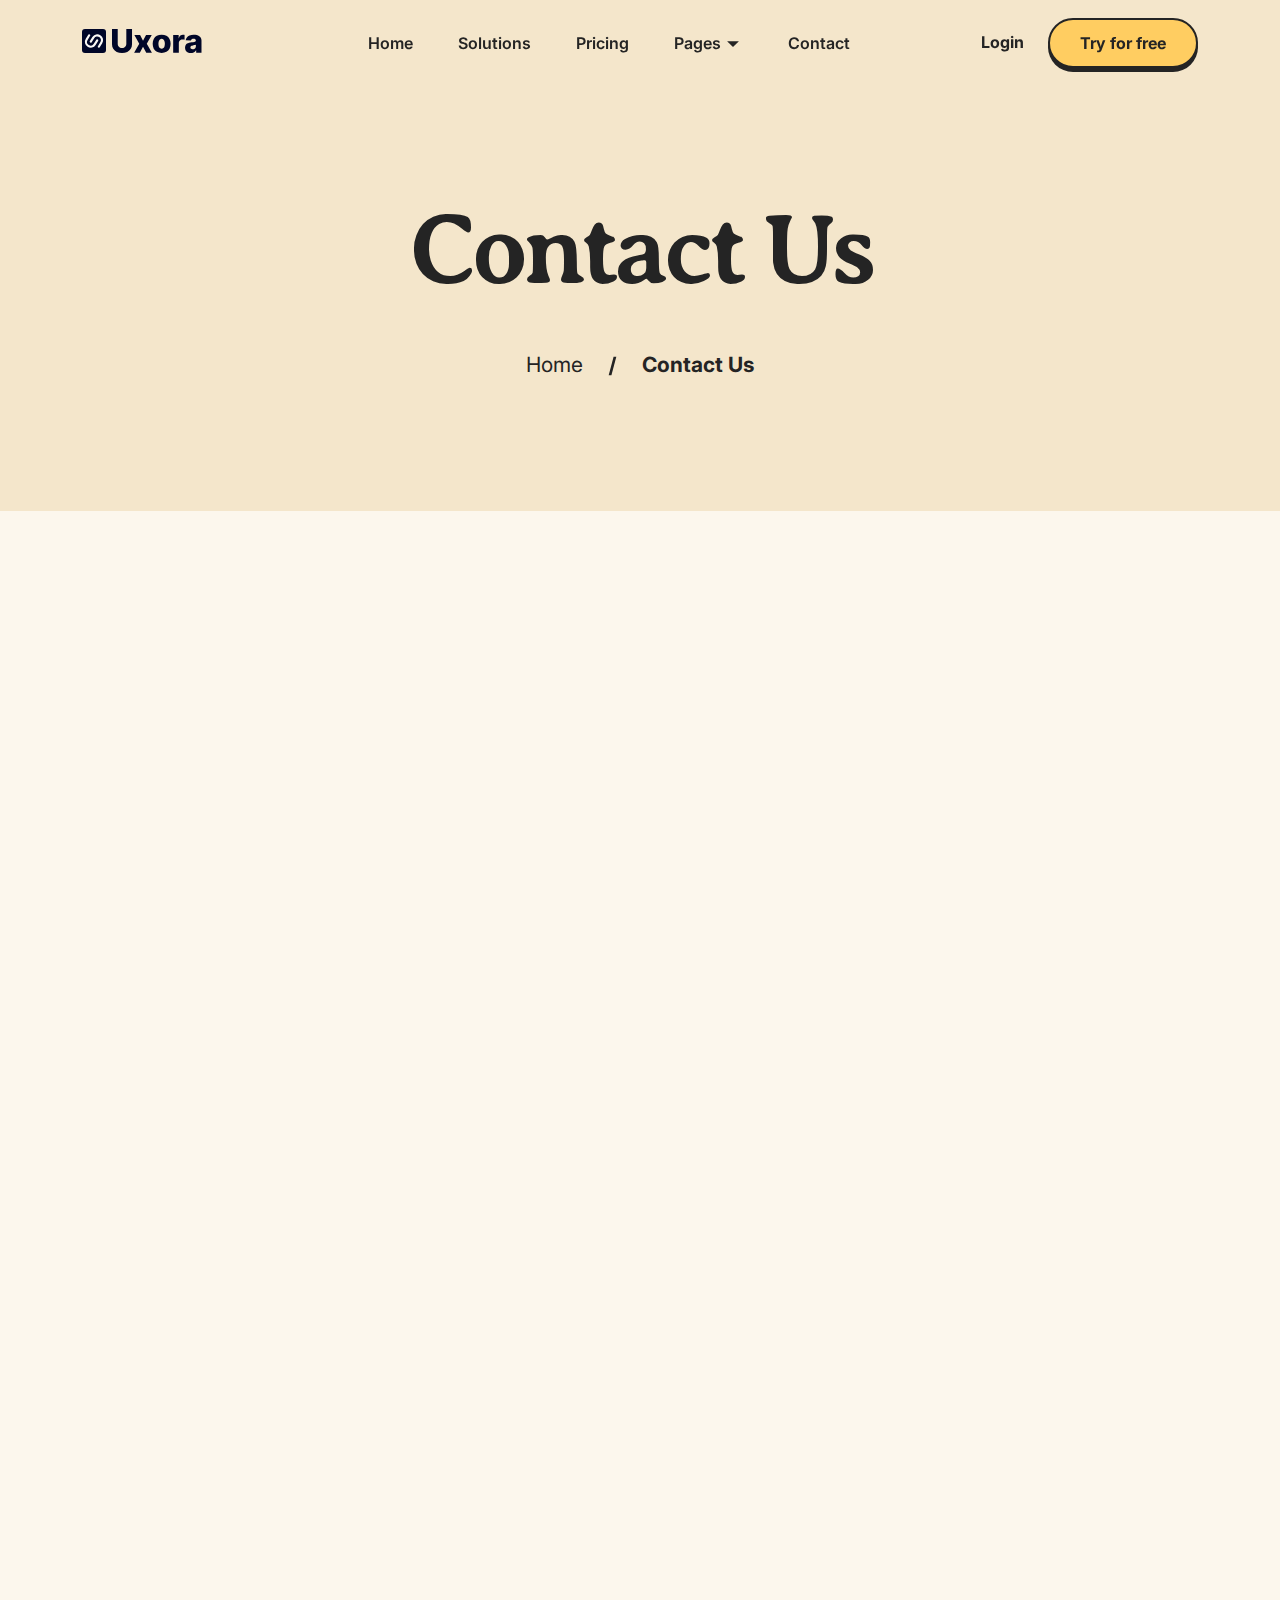
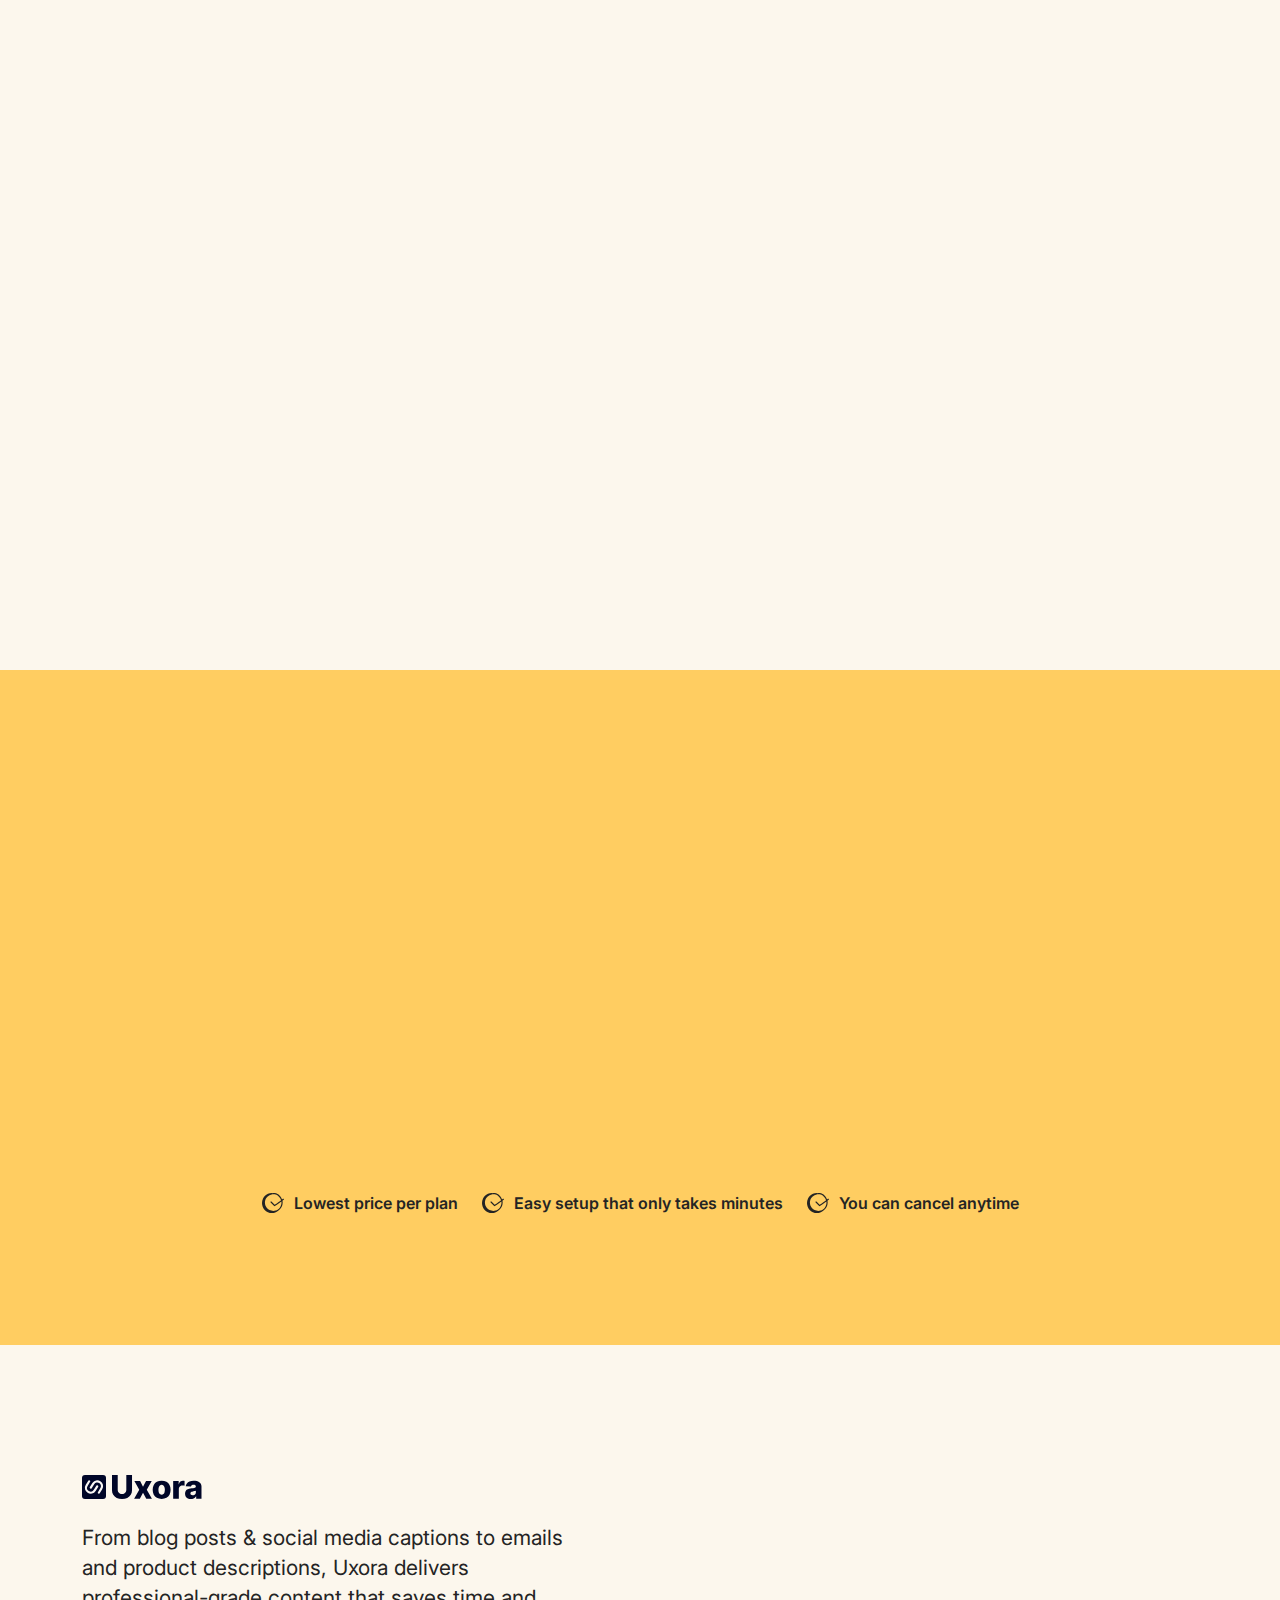
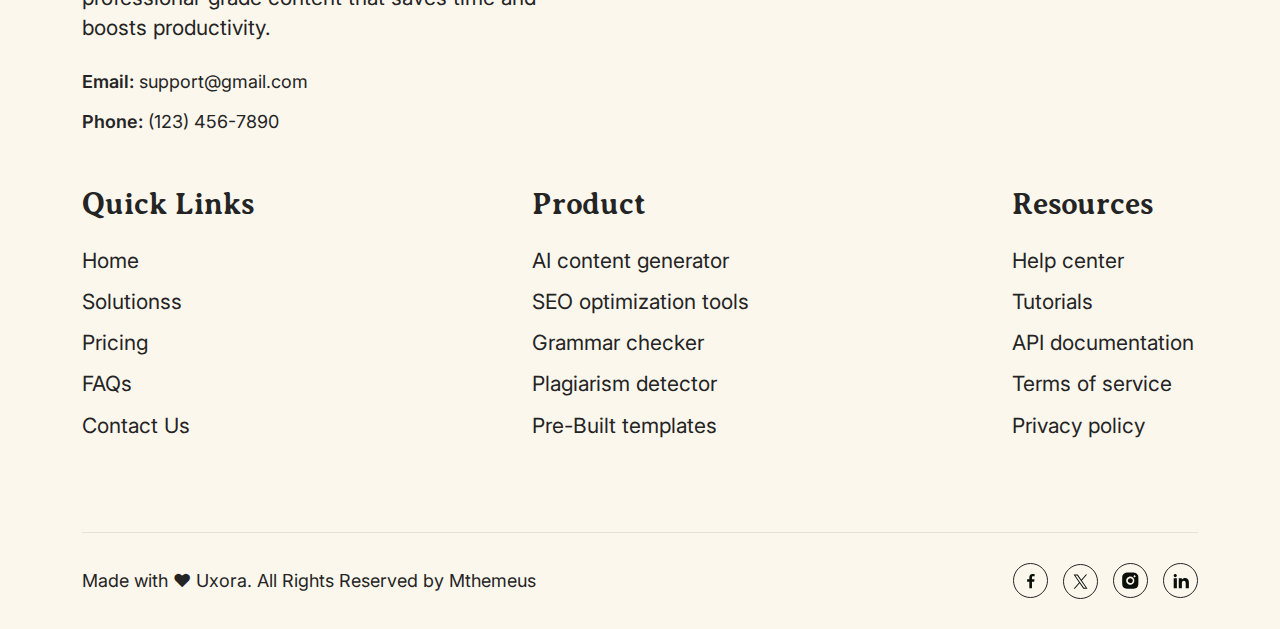
==== commit 51d426c3: "upadet" ====
--- a/contact-us.html
+++ b/contact-us.html
@@ -78,13 +78,13 @@
           <li><a href="index.html">Home</a></li>
           <li><a href="solutions.html">Solutions</a></li>
           <li><a href="pricing.html">Pricing</a></li>
-          <li><a href="faq.html">FAQs</a></li>
-          <li><a href="contact-us.html">Contect</a></li>
+          <li><a href="contact-us.html">Contact</a></li>
           <li class="menu-item-has-children">
-            <a href="#">Accounts</a>
+            <a href="#">Pages</a>
             <ul class="sub-menu">
+              <li><a href="faq.html">FAQs</a></li>
               <li><a href='sign-in.html'>Sign In</a></li>
-              <li><a href='sign-up.html'>Sign Up</a></li>
+              <li><a href='sign-up.html'>Sign-Up</a></li>
               <li><a href='forgot-password.html'>Forgot Password</a></li>
             </ul>
           </li>
@@ -115,16 +115,16 @@
                 <li><a href="index.html">Home</a></li>
                 <li><a href="solutions.html">Solutions</a></li>
                 <li><a href="pricing.html">Pricing</a></li>
-                <li><a href="faq.html">FAQs</a></li>
-                <li><a href="contact-us.html">Contect</a></li>
                 <li class="menu-item-has-children">
-                  <a href="#">Accounts</a>
+                  <a href="#">Pages</a>
                   <ul class="sub-menu">
+                    <li><a href="faq.html">FAQs</a></li>
                     <li><a href='sign-in.html'>Sign In</a></li>
                     <li><a href='sign-up.html'>Sign-Up</a></li>
                     <li><a href='forgot-password.html'>Forgot Password</a></li>
                   </ul>
                 </li>
+                <li><a href="contact-us.html">Contact</a></li>
               </ul>
             </nav>
           </div>
@@ -179,7 +179,7 @@
 
   <div class="uxora-section-padding">
     <div class="container">
-      <div class="row">
+      <div class="row" data-anime="onview: -100; targets: >*; translateY: [48, 0]; opacity: [0, 1]; easing: spring(1, 80, 10, 0); duration: 450; delay: anime.stagger(100, {start: 200});">
         <div class="col-lg-6">
           <div class="uxora-default-content">
             <h2>Get in touch with our support team</h2>
@@ -236,10 +236,10 @@
 
   <section class="uxora-section-padding3">
     <div class="container">
-      <div class="uxora-section-title center">
+      <div class="uxora-section-title center" data-anime="onview: -100; targets: >*; translateY: [48, 0]; opacity: [0, 1]; easing: spring(1, 80, 10, 0); duration: 450; delay: anime.stagger(100, {start: 200});">
         <h2>Explore solutions customized for you</h2>
       </div>
-      <div class="row">
+      <div class="row" data-anime="onview: -100; targets: >*; translateY: [48, 0]; opacity: [0, 1]; easing: spring(1, 80, 10, 0); duration: 450; delay: anime.stagger(100, {start: 400});">
         <div class="col-xl-4 col-lg-6 col-md-6">
           <div class="uxora-iconbox-wrap">
             <div class="uxora-iconbox-icon">
@@ -280,7 +280,7 @@
 
   <div class="uxora-cta-section accent-bg">
     <div class="container">
-      <div class="uxora-cta-content">
+      <div class="uxora-cta-content" data-anime="onview: -100; targets: >*; translateY: [48, 0]; opacity: [0, 1]; easing: spring(1, 80, 10, 0); duration: 450; delay: anime.stagger(100, {start: 200});">
         <h2>Ready to elevate your writing? Try it now!</h2>
         <p class="uxora-default-data">Uxora is an advanced AI writing tool designed to help you create high-quality content quickly and effortlessly with smart features.</p>
         <div class="uxora-cta-btn mt-50">
--- a/assets/css/app.min.css
+++ b/assets/css/app.min.css
@@ -1 +1 @@
-:root{--heading-color:#242424;--heading-bg:#242424;--accent-color:#FFCD61;--accent-bg:#FFCD61;--white-color:#ffffff;--white-bg:#ffffff;--light-color:#FCF7ED;--light-color2:#F4E6CB}@media (min-width:1400px){.container,.container-lg,.container-md,.container-sm,.container-xl,.container-xxl{max-width:1326px}}:root{--fs-xl-20:20px;--fs-xl-lineheight:32px;--fs-lg-18:18px;--fs-lg-lineheight:28px;--fs-md-16:16px;--fs-md-lineheight:24px;--fs-xs-14:14px;--fs-xs-lineheight:22px;--fs-xss-12:12px;--fs-xss-lineheight:20px}*,::after,::before{box-sizing:inherit;margin:0;padding:0}html{box-sizing:border-box;height:100%}body{color:var(--heading-color);font-family:Inter,serif;-webkit-font-smoothing:antialiased;-moz-osx-font-smoothing:grayscale;vertical-align:baseline;text-rendering:optimizeLegibility;font-weight:400;overflow-x:hidden;background-color:var(--light-color);counter-reset:my-sec-counter;font-size:18px;line-height:1.67em}hr{display:block;height:1px;border:0;border-top:1px solid #e5e7e8;padding:0;margin:0}audio,canvas,iframe,img,svg,video{vertical-align:middle}fieldset{border:0;margin:0;padding:0}textarea{resize:vertical}.browserupgrade{margin:.2em 0;background:#ccc;color:#000;padding:.2em 0}.hidden{display:none!important}.visuallyhidden{border:0;clip:rect(0 0 0 0);height:1px;margin:-1px;overflow:hidden;padding:0;position:absolute;width:1px;white-space:nowrap}.visuallyhidden.focusable:active,.visuallyhidden.focusable:focus{clip:auto;height:auto;margin:0;overflow:visible;position:static;width:auto;white-space:inherit}.invisible{visibility:hidden}.clearfix:after,.clearfix:before{content:" ";display:table}.clearfix:after{clear:both}::-moz-selection{background-color:#989ffd;color:#fff}::selection{background-color:#989ffd;color:#fff}[type=button]:active,[type=button]:focus,[type=button]:hover,[type=color]:active,[type=color]:focus,[type=color]:hover,[type=color]:invalid,[type=date]:active,[type=date]:focus,[type=date]:hover,[type=date]:invalid,[type=datetime-local]:active,[type=datetime-local]:focus,[type=datetime-local]:hover,[type=datetime-local]:invalid,[type=datetime]:active,[type=datetime]:focus,[type=datetime]:hover,[type=datetime]:invalid,[type=email]:active,[type=email]:focus,[type=email]:hover,[type=email]:invalid,[type=month]:active,[type=month]:focus,[type=month]:hover,[type=month]:invalid,[type=number]:active,[type=number]:focus,[type=number]:hover,[type=number]:invalid,[type=password]:active,[type=password]:focus,[type=password]:hover,[type=password]:invalid,[type=reset]:active,[type=reset]:focus,[type=reset]:hover,[type=search]:active,[type=search]:focus,[type=search]:hover,[type=search]:invalid,[type=submit]:active,[type=submit]:focus,[type=submit]:hover,[type=tel]:active,[type=tel]:focus,[type=tel]:hover,[type=tel]:invalid,[type=text]:active,[type=text]:focus,[type=text]:hover,[type=text]:invalid,[type=time]:active,[type=time]:focus,[type=time]:hover,[type=time]:invalid,[type=url]:active,[type=url]:focus,[type=url]:hover,[type=url]:invalid,[type=week]:active,[type=week]:focus,[type=week]:hover,[type=week]:invalid,button:active,button:focus,button:hover,input:not([type]):active,input:not([type]):focus,input:not([type]):hover,input:not([type]):invalid,textarea:active,textarea:focus,textarea:hover,textarea:invalid{outline:0;box-shadow:none}[type=button]:active,[type=button]:focus,[type=button]:hover,[type=reset]:active,[type=reset]:focus,[type=reset]:hover,[type=submit]:active,[type=submit]:focus,[type=submit]:hover,button:active,button:focus,button:hover{cursor:pointer}@media print{*,:after,:before{background:0 0!important;color:#000!important;-webkit-box-shadow:none!important;box-shadow:none!important;text-shadow:none!important}a,a:visited{text-decoration:underline}a[href]:after{content:" (" attr(href) ")"}abbr[title]:after{content:" (" attr(title) ")"}a[href^="#"]:after,a[href^="javascript:"]:after{content:""}pre{white-space:pre-wrap!important}pre,thead{display:table-header-group}img,tr{page-break-inside:avoid}h2,h3,p{orphans:3;widows:3}h2,h3{page-break-after:avoid}}li,ol,ul{margin:0;padding:0;list-style:none}button{padding:0;outline:0;border:none;display:inline-block;background-color:transparent}.h1,.h2,.h3,.h4,.h5,.h6,h1,h2,h3,h4,h5,h6{font-family:"Averia Serif Libre",serif;color:var(--heading-color);font-weight:700;margin:0}.h1,h1{font-size:100px;line-height:1em;letter-spacing:-5px}@media (max-width:1199px){.h1,h1{font-size:75px}}@media (max-width:991px){.h1,h1{font-size:65px}}@media (max-width:767px){.h1,h1{font-size:48px}}.h2,h2{font-size:75px;line-height:1.01em;letter-spacing:-3px}@media (max-width:1199px){.h2,h2{font-size:48px}}.h3,h3{font-size:30px;line-height:1.17em}@media (max-width:1199px){.h3,h3{font-size:24px}}.h4,h4{font-size:24px;line-height:1.17em;font-weight:700}@media (max-width:767px){.h4,h4{font-size:20px}}.h5,h5{font-size:24px;line-height:28px;font-weight:700}p:last-child{margin-bottom:0}.f-size-10{font-size:10px!important}.f-size-11{font-size:11px!important}.f-size-12{font-size:12px!important}.f-size-13{font-size:13px!important}.f-size-14{font-size:14px!important}.f-size-15{font-size:15px!important}.f-size-16{font-size:16px!important}.f-size-17{font-size:17px!important}.f-size-18{font-size:18px!important}.f-size-19{font-size:19px!important}.f-size-20{font-size:20px!important}.f-size-21{font-size:21px!important}.f-size-22{font-size:22px!important}.f-size-23{font-size:23px!important}.f-size-24{font-size:24px!important}.f-size-25{font-size:25px!important}.f-size-26{font-size:26px!important}.f-size-27{font-size:27px!important}.f-size-28{font-size:28px!important}.f-size-29{font-size:29px!important}.f-size-30{font-size:30px!important}.f-size-31{font-size:31px!important}.f-size-32{font-size:32px!important}.f-size-33{font-size:33px!important}.f-size-34{font-size:34px!important}.f-size-35{font-size:35px!important}.f-size-36{font-size:36px!important}.f-size-37{font-size:37px!important}.f-size-38{font-size:38px!important}.f-size-39{font-size:39px!important}.f-size-40{font-size:40px!important}.line-height-10{line-height:10px!important}.line-height-11{line-height:11px!important}.line-height-12{line-height:12px!important}.line-height-13{line-height:13px!important}.line-height-14{line-height:14px!important}.line-height-15{line-height:15px!important}.line-height-16{line-height:16px!important}.line-height-17{line-height:17px!important}.line-height-18{line-height:18px!important}.line-height-19{line-height:19px!important}.line-height-20{line-height:20px!important}.line-height-21{line-height:21px!important}.line-height-22{line-height:22px!important}.line-height-23{line-height:23px!important}.line-height-24{line-height:24px!important}.line-height-25{line-height:25px!important}.line-height-26{line-height:26px!important}.line-height-27{line-height:27px!important}.line-height-28{line-height:28px!important}.line-height-29{line-height:29px!important}.line-height-30{line-height:30px!important}.line-height-31{line-height:31px!important}.line-height-32{line-height:32px!important}.line-height-33{line-height:33px!important}.line-height-34{line-height:34px!important}.line-height-35{line-height:35px!important}.line-height-36{line-height:36px!important}.line-height-37{line-height:37px!important}.line-height-38{line-height:38px!important}.line-height-39{line-height:39px!important}.line-height-40{line-height:40px!important}.font-bold{font-weight:700}.font-black{font-weight:800}.font-medium{font-weight:500}.font-normal{font-weight:400}.font-semibold{font-weight:600}a{text-decoration:none;transition:all .24s ease-in-out}img{max-width:100%}.rt-list{margin:0;padding:0;list-style:none}.mouse-cursor,.pointer{cursor:pointer}.border-transparent{border-color:transparent!important}.bg-transsparent{background-color:transparent!important}.hover\:bg-transsparenthover{background-color:transparent!important}.hover-shadow\:none{box-shadow:none!important}.bgprefix-cover{background-size:cover;background-repeat:no-repeat;background-position:center center}.bgprefix-contain{background-size:contain;background-repeat:no-repeat;background-position:center center}.bgprefix-full{background-size:100% 100%;background-repeat:no-repeat;background-position:center center}.position-parent{position:relative;z-index:1}.body-no-scrolling{overflow:hidden}.img-fit{display:block;object-fit:cover;transform:translate(-50%,-50%);left:50%;bottom:0;right:0;top:50%;position:absolute;height:100%;width:100%}.rt-mb-15{margin-bottom:15px}.rt-mb-8{margin-bottom:8px}.rt-mb-2{margin-bottom:2px}.rt-mb-4{margin-bottom:4px}.rt-pt-15{padding-top:15px}.rt-mb-12{margin-bottom:12px}.rt-spacer-15{height:15px}.rt-mb-16{margin-bottom:16px}.rt-mb-25{margin-bottom:25px}.rt-mb-24{margin-bottom:24px}.rt-mb-28{margin-bottom:28px}.rt-mb-48{margin-bottom:48px}.rt-mt-40{margin-top:40px}.rt-mb-32{margin-bottom:32px}.rt-mb-35{margin-bottom:35px!important}.hr-0{margin:0;padding:0}.text-gray{color:#7b878c}.hover\:border-transparent{border-color:transparent!important}.rt-mr-0{margin-right:0!important}.rt-ml-0{margin-left:0!important}.rt-rounded-0{border-radius:0!important}.rt-mr-1{margin-right:1px!important}.rt-ml-1{margin-left:1px!important}.rt-rounded-1{border-radius:1px!important}.rt-mr-2{margin-right:2px!important}.rt-ml-2{margin-left:2px!important}.rt-rounded-2{border-radius:2px!important}.rt-mr-3{margin-right:3px!important}.rt-ml-3{margin-left:3px!important}.rt-rounded-3{border-radius:3px!important}.rt-mr-4{margin-right:4px!important}.rt-ml-4{margin-left:4px!important}.rt-rounded-4{border-radius:4px!important}.rt-mr-5{margin-right:5px!important}.rt-ml-5{margin-left:5px!important}.rt-rounded-5{border-radius:5px!important}.rt-mr-6{margin-right:6px!important}.rt-ml-6{margin-left:6px!important}.rt-rounded-6{border-radius:6px!important}.rt-mr-7{margin-right:7px!important}.rt-ml-7{margin-left:7px!important}.rt-rounded-7{border-radius:7px!important}.rt-mr-8{margin-right:8px!important}.rt-ml-8{margin-left:8px!important}.rt-rounded-8{border-radius:8px!important}.rt-mr-9{margin-right:9px!important}.rt-ml-9{margin-left:9px!important}.rt-rounded-9{border-radius:9px!important}.rt-mr-10{margin-right:10px!important}.rt-ml-10{margin-left:10px!important}.rt-rounded-10{border-radius:10px!important}.rt-mr-11{margin-right:11px!important}.rt-ml-11{margin-left:11px!important}.rt-rounded-11{border-radius:11px!important}.rt-mr-12{margin-right:12px!important}.rt-ml-12{margin-left:12px!important}.rt-rounded-12{border-radius:12px!important}.rt-mr-13{margin-right:13px!important}.rt-ml-13{margin-left:13px!important}.rt-rounded-13{border-radius:13px!important}.rt-mr-14{margin-right:14px!important}.rt-ml-14{margin-left:14px!important}.rt-rounded-14{border-radius:14px!important}.rt-mr-15{margin-right:15px!important}.rt-ml-15{margin-left:15px!important}.rt-rounded-15{border-radius:15px!important}.rt-mr-16{margin-right:16px!important}.rt-ml-16{margin-left:16px!important}.rt-rounded-16{border-radius:16px!important}.rt-mr-17{margin-right:17px!important}.rt-ml-17{margin-left:17px!important}.rt-rounded-17{border-radius:17px!important}.rt-mr-18{margin-right:18px!important}.rt-ml-18{margin-left:18px!important}.rt-rounded-18{border-radius:18px!important}.rt-mr-19{margin-right:19px!important}.rt-ml-19{margin-left:19px!important}.rt-rounded-19{border-radius:19px!important}.rt-mr-20{margin-right:20px!important}.rt-ml-20{margin-left:20px!important}.rt-rounded-20{border-radius:20px!important}.rt-mr-21{margin-right:21px!important}.rt-ml-21{margin-left:21px!important}.rt-rounded-21{border-radius:21px!important}.rt-mr-22{margin-right:22px!important}.rt-ml-22{margin-left:22px!important}.rt-rounded-22{border-radius:22px!important}.rt-mr-23{margin-right:23px!important}.rt-ml-23{margin-left:23px!important}.rt-rounded-23{border-radius:23px!important}.rt-mr-24{margin-right:24px!important}.rt-ml-24{margin-left:24px!important}.rt-rounded-24{border-radius:24px!important}.rt-mr-25{margin-right:25px!important}.rt-ml-25{margin-left:25px!important}.rt-rounded-25{border-radius:25px!important}.rt-mr-26{margin-right:26px!important}.rt-ml-26{margin-left:26px!important}.rt-rounded-26{border-radius:26px!important}.rt-mr-27{margin-right:27px!important}.rt-ml-27{margin-left:27px!important}.rt-rounded-27{border-radius:27px!important}.rt-mr-28{margin-right:28px!important}.rt-ml-28{margin-left:28px!important}.rt-rounded-28{border-radius:28px!important}.rt-mr-29{margin-right:29px!important}.rt-ml-29{margin-left:29px!important}.rt-rounded-29{border-radius:29px!important}.rt-mr-30{margin-right:30px!important}.rt-ml-30{margin-left:30px!important}.rt-rounded-30{border-radius:30px!important}.rt-mb-0{margin-bottom:0}.rt-pt-0{padding-top:0}.rt-spacer-0{height:0}.rt-mb-10{margin-bottom:10px}.rt-pt-10{padding-top:10px}.rt-spacer-10{height:10px}.rt-mb-20{margin-bottom:20px}.rt-pt-20{padding-top:20px}.rt-spacer-20{height:20px}.rt-mb-30{margin-bottom:30px}.rt-pt-30{padding-top:30px}.rt-spacer-30{height:30px}.rt-mb-40{margin-bottom:40px}.rt-pt-40{padding-top:40px}.rt-spacer-40{height:40px}.rt-mb-50{margin-bottom:50px}.rt-pt-50{padding-top:50px}.rt-spacer-50{height:50px}.rt-mb-60{margin-bottom:60px}.rt-pt-60{padding-top:60px}.rt-spacer-60{height:60px}.rt-mb-70{margin-bottom:70px}.rt-pt-70{padding-top:70px}.rt-spacer-70{height:70px}.rt-mb-80{margin-bottom:80px}.rt-pt-80{padding-top:80px}.rt-spacer-80{height:80px}.rt-mb-90{margin-bottom:90px}.rt-pt-90{padding-top:90px}.rt-spacer-90{height:90px}.rt-mb-100{margin-bottom:100px}.rt-pt-100{padding-top:100px}.rt-spacer-100{height:100px}@media (max-width:1199.98px){.rt-mb-lg-0{margin-bottom:0}.rt-pt-lg-0{padding-top:0}.rt-spacer-lg-0{height:0}.rt-mb-lg-10{margin-bottom:10px}.rt-pt-lg-10{padding-top:10px}.rt-spacer-lg-10{height:10px}.rt-mb-lg-20{margin-bottom:20px}.rt-pt-lg-20{padding-top:20px}.rt-spacer-lg-20{height:20px}.rt-mb-lg-30{margin-bottom:30px}.rt-pt-lg-30{padding-top:30px}.rt-spacer-lg-30{height:30px}.rt-mb-lg-40{margin-bottom:40px}.rt-pt-lg-40{padding-top:40px}.rt-spacer-lg-40{height:40px}.rt-mb-lg-50{margin-bottom:50px}.rt-pt-lg-50{padding-top:50px}.rt-spacer-lg-50{height:50px}.rt-mb-lg-60{margin-bottom:60px}.rt-pt-lg-60{padding-top:60px}.rt-spacer-lg-60{height:60px}.rt-mb-lg-70{margin-bottom:70px}.rt-pt-lg-70{padding-top:70px}.rt-spacer-lg-70{height:70px}.rt-mb-lg-80{margin-bottom:80px}.rt-pt-lg-80{padding-top:80px}.rt-spacer-lg-80{height:80px}.rt-mb-lg-90{margin-bottom:90px}.rt-pt-lg-90{padding-top:90px}.rt-spacer-lg-90{height:90px}.rt-mb-lg-100{margin-bottom:100px}.rt-pt-lg-100{padding-top:100px}.rt-spacer-lg-100{height:100px}}@media (max-width:991.98px){.rt-mb-md-0{margin-bottom:0}.rt-pt-md-0{padding-top:0}.rt-spacer-md-0{height:0}.rt-mb-md-10{margin-bottom:10px}.rt-pt-md-10{padding-top:10px}.rt-spacer-md-10{height:10px}.rt-mb-md-20{margin-bottom:20px}.rt-pt-md-20{padding-top:20px}.rt-spacer-md-20{height:20px}.rt-mb-md-30{margin-bottom:30px}.rt-pt-md-30{padding-top:30px}.rt-spacer-md-30{height:30px}.rt-mb-md-40{margin-bottom:40px}.rt-pt-md-40{padding-top:40px}.rt-spacer-md-40{height:40px}.rt-mb-md-50{margin-bottom:50px}.rt-pt-md-50{padding-top:50px}.rt-spacer-md-50{height:50px}.rt-mb-md-60{margin-bottom:60px}.rt-pt-md-60{padding-top:60px}.rt-spacer-md-60{height:60px}.rt-mb-md-70{margin-bottom:70px}.rt-pt-md-70{padding-top:70px}.rt-spacer-md-70{height:70px}.rt-mb-md-80{margin-bottom:80px}.rt-pt-md-80{padding-top:80px}.rt-spacer-md-80{height:80px}.rt-mb-md-90{margin-bottom:90px}.rt-pt-md-90{padding-top:90px}.rt-spacer-md-90{height:90px}.rt-mb-md-100{margin-bottom:100px}.rt-pt-md-100{padding-top:100px}.rt-spacer-md-100{height:100px}}@media (max-width:767.98px){.rt-mb-xs-0{margin-bottom:0}.rt-pt-xs-0{padding-top:0}.rt-spacer-xs-0{height:0}.rt-mb-xs-10{margin-bottom:10px}.rt-pt-xs-10{padding-top:10px}.rt-spacer-xs-10{height:10px}.rt-mb-xs-20{margin-bottom:20px}.rt-pt-xs-20{padding-top:20px}.rt-spacer-xs-20{height:20px}.rt-mb-xs-30{margin-bottom:30px}.rt-pt-xs-30{padding-top:30px}.rt-spacer-xs-30{height:30px}.rt-mb-xs-40{margin-bottom:40px}.rt-pt-xs-40{padding-top:40px}.rt-spacer-xs-40{height:40px}.rt-mb-xs-50{margin-bottom:50px}.rt-pt-xs-50{padding-top:50px}.rt-spacer-xs-50{height:50px}.rt-mb-xs-60{margin-bottom:60px}.rt-pt-xs-60{padding-top:60px}.rt-spacer-xs-60{height:60px}.rt-mb-xs-70{margin-bottom:70px}.rt-pt-xs-70{padding-top:70px}.rt-spacer-xs-70{height:70px}.rt-mb-xs-80{margin-bottom:80px}.rt-pt-xs-80{padding-top:80px}.rt-spacer-xs-80{height:80px}.rt-mb-xs-90{margin-bottom:90px}.rt-pt-xs-90{padding-top:90px}.rt-spacer-xs-90{height:90px}.rt-mb-xs-100{margin-bottom:100px}.rt-pt-xs-100{padding-top:100px}.rt-spacer-xs-100{height:100px}}.pointer{cursor:pointer}.text-hide{overflow:hidden;text-overflow:ellipsis;white-space:nowrap}.slick-bullet .slick-dots li button:before{display:none!important}.slick-bullet .slick-dots{margin:0;padding:0;list-style:none}.slick-bullet .slick-dots li{position:relative;z-index:1;width:10px;display:inline-block;height:10px}.slick-bullet .slick-dots li button{border-radius:50%;position:absolute;left:0;top:0;width:100%;height:100%}.slick-bullet.deafult_style_dot .slick-dots li button{overflow:hidden;transition:background .3s ease}.slick-bullet.deafult_style_dot .slick-dots li.slick-active{width:24px}.slick-bullet.deafult_style_dot .slick-dots li.slick-active button{border-radius:32px}.slick-bullet.dotstyle-fillup .slick-dots li button{overflow:hidden;background-color:transparent;box-shadow:inset 0 0 0 2px #fff;transition:background .3s ease}.slick-bullet.dotstyle-fillup .slick-dots li button:after{content:"";position:absolute;bottom:0;height:0;left:0;width:100%;background-color:#fff;box-shadow:0 0 1px #fff;-webkit-transition:height .3s ease;transition:height .3s ease;border-radius:50%}.slick-bullet.dotstyle-fillup .slick-dots li.slick-active button::after{height:100%}.slick-bullet.dotstyle-scaleup .slick-dots li button{overflow:hidden;background-color:rgba(255,255,255,.3);transition:all .3s ease}.slick-bullet.dotstyle-scaleup .slick-dots li.slick-active button{transform:scale(1.2);background-color:#fff}.slick-bullet.dotstyle-stroke .slick-dots li button{transition:box-shadow .3s ease,background-color .3s ease;box-shadow:0 0 0 2px rgba(255,255,255,0)}.slick-bullet.dotstyle-stroke .slick-dots li.slick-active button{background-color:transparent;box-shadow:0 0 0 2px #fff}.slick-bullet.dotstyle-fillin .slick-dots li button{background-color:transparent;box-shadow:inset 0 0 0 2px #fff;transition:box-shadow .3s ease}.slick-bullet.dotstyle-fillin .slick-dots li.slick-active button{box-shadow:inset 0 0 0 8px #fff}.slick-bullet.dotstyle-dotstroke .slick-dots li{box-shadow:0 0 0 2px #fff;border-radius:50%;transition:all .3s ease}.slick-bullet.dotstyle-dotstroke .slick-dots li button{transform:scale(.4);background-color:#fff;transition:all .3s ease}.slick-bullet.dotstyle-dotstroke .slick-dots li.slick-active button{transform:scale(1)}.slick-bullet.dotstyle-dotstroke2 .slick-dots li{box-shadow:0 0 0 2px rgba(255,255,255,0);border-radius:50%;transition:all .3s ease}.slick-bullet.dotstyle-dotstroke2 .slick-dots li button{background-color:#fff;transition:all .3s ease}.slick-bullet.dotstyle-dotstroke2 .slick-dots li.slick-active{box-shadow:0 0 0 2px #fff}.slick-bullet.dotstyle-dotstroke2 .slick-dots li.slick-active button{transform:scale(.4)}#scrollUp{right:30px;bottom:30px;height:45px;width:45px;border-radius:50%;color:#fff;align-items:center;justify-content:center;font-size:26px;line-height:55px;text-align:center}.modal-header{padding:20px 24px 20px 24px}.modal-header h1,.modal-header h2,.modal-header h3,.modal-header h4,.modal-header h5,.modal-header h6{margin-bottom:0}.dark-bg{background-color:var(--dark-bg)}.dark-bg3{background-color:var(--dark-bg3)}.light-bg{background-color:var(--light-color2)!important}.accent-bg{background-color:var(--accent-bg)!important}.bg-heading{background-color:var(--heading-color)!important}.white-bg1{background-color:var(--white-bg)!important}.z-index{z-index:1;position:relative}.bg-light2{background-color:var(--light-color2)}.bg-light3{background-color:var(--light-color2)}.bg-dark1{background:var(--dark-color2)!important}.position-r{position:relative!important}.uxora-header-section{transition:all .4s;position:fixed;top:0;left:0;right:0;width:100%;height:auto;z-index:10;text-align:center}@media (max-width:991px){.uxora-header-section{padding:20px 0}}.uxora-header-section.sticky-menu{box-shadow:0 .125rem .5rem rgba(0,0,0,.04);background-color:var(--light-color2)}header.hide-header{transform:translateY(-100%)}.uxora-header-info-data ul li{display:inline-block;margin-right:20px;font-size:16px;line-height:24px;font-weight:600;color:var(--white-color);position:relative;padding-left:30px}.uxora-header-info-data ul li:last-child{margin-right:0}.uxora-header-info-data ul li img{position:absolute;top:2px;left:0}.uxora-header-info-data ul li a{color:var(--white-color)}.uxora-header-info-data ul li a img{position:absolute;top:5px;left:0}.header-logo1 a{padding:30px 0}.uxora-header-main-menu{display:flex;align-items:center;justify-content:space-between;border-radius:20px;padding-left:40px;padding-right:20px}@media (max-width:1350px){.uxora-header-main-menu{padding-left:24px}}@media (max-width:1199px){.uxora-header-main-menu{justify-content:end;background:0 0;padding-right:0}}.uxora-header-main-menu.menu2{transition:all .4s;padding:0}.dark-color.site-menu-main .nav-link-item{color:var(--white-color)}.site-header .uxora-menu-toggle.dark-color span{background-color:var(--heading-color)}.site-header .uxora-menu-toggle.dark-color span::after,.site-header .uxora-menu-toggle.dark-color span::before{background-color:var(--heading-color)}.site-header .uxora-menu-toggle.white-color span{background-color:var(--white-color)}.site-header .uxora-menu-toggle.white-color span::after,.site-header .uxora-menu-toggle.white-color span::before{background-color:var(--white-color)}.uxora-header-triger{width:60px;height:60px;display:flex;cursor:pointer;justify-content:center;align-items:center;background:var(--accent-bg);border-radius:100px;margin-left:20px}.uxora-header-triger.triger2{margin-left:0;background:var(--white-bg)}.uxora-contact-info{margin-bottom:30px}.uxora-contact-info i{display:block;font-size:24px;margin-bottom:15px;line-height:24px}.uxora-contact-info h5{margin-bottom:5px}.uxora-contact-info img{width:5%;margin-bottom:15px}.uxora-contact-info a p{color:var(--body-color)}.uxora-sidemenu-wraper{position:relative}.uxora-sidemenu-column{width:400px;display:block;height:100%;position:fixed;z-index:111;padding:30px;margin-right:-440px;transition:.5s;right:0;top:0;padding-top:70px;overflow-y:scroll;background-color:var(--white-bg)}.uxora-sidemenu-thumb{margin:30px 0}.uxora-sidemenu-thumb img{width:100%;height:100%;object-fit:cover;border-radius:5px}.uxora-sidemenu-column.active{margin-right:0;z-index:9999}.uxora-sidemenu-close{position:absolute;left:0;top:0;cursor:pointer;width:40px;height:40px;display:flex;align-items:center;justify-content:center;background-color:var(--accent-bg)}.uxora-sidemenu-close i{font-size:30px;color:var(--white-color);transition:all .4s}.active .uxora-sidemenu-close{opacity:1;visibility:visible}.offcanvas-overlay{top:0;width:100%;height:100%;background:#000;position:fixed;z-index:0;visibility:hidden;opacity:0;transition:.5s}.offcanvas-overlay.active{opacity:.7;z-index:111;visibility:visible}.uxora-sidemenu-logo{margin-bottom:30px}.uxora-sidemenu-logo img{width:70%}.uxora-sidemenu-column::-webkit-scrollbar-track{-webkit-box-shadow:inset 0 0 6px rgba(0,0,0,.3);background-color:#f5f5f5}.uxora-sidemenu-column::-webkit-scrollbar{width:5px;background-color:#f5f5f5}.uxora-sidemenu-column::-webkit-scrollbar-thumb{background-color:#000;border:2px solid #555}@media (max-width:767px){.uxora-sidemenu-wraper{display:none}}.uxora-header-info-wraper2{display:flex;gap:24px;align-items:center}@media (max-width:575px){.uxora-header-info-wraper2{display:none}}.uxora-header-info-wraper2 a{color:var(--heading-color);font-size:16px;font-weight:700;line-height:24px;transition:all .4s}.uxora-header-info-wraper2 a:hover{color:var(--accent-color)}.main-menu a{color:var(--heading-color);font-weight:600;position:relative;display:block;transition:all .4s;text-transform:capitalize;font-size:16px;line-height:1.5em;transition:all .4s}.main-menu ul{margin:0;padding:0}.main-menu ul li{list-style-type:none;display:inline-block;position:relative}.main-menu ul li:hover>ul.sub-menu{visibility:visible;opacity:1;z-index:99;pointer-events:visible;transform:translateY(0)}.main-menu ul.sub-menu{z-index:500;background-color:#fff;box-shadow:-2px 2px 70px -25px rgba(0,0,0,.3);position:absolute;left:0;top:90px;margin:0;padding:12px 0;transition:.4s;z-index:4;transform:translatey(20px);opacity:0;text-align:left;visibility:hidden;min-width:220px;border-radius:6px}.main-menu ul.sub-menu li{padding:5px 10px 5px 20px}.main-menu ul.sub-menu li a{font-size:18px;line-height:30px;display:inline-block;position:relative;font-weight:400;text-transform:capitalize}.main-menu ul.sub-menu li.menu-item-has-children a.no-border{display:block}.main-menu ul.sub-menu li.menu-item-has-children a.no-border::before{content:none}.main-menu ul.sub-menu li ul.sub-menu{transition:all .4s;margin-left:0!important;transform:translateY(30px)}.main-menu ul.sub-menu li:hover ul.sub-menu{transform:translateY(0)}.main-menu ul.sub-menu{padding:12px 0;left:-27px;top:86px}.main-menu ul.sub-menu li{display:block;margin:0 0;transition:all .4s}.main-menu ul.sub-menu li ul.sub-menu{left:100%;right:auto;top:0;margin:0 0;margin-left:20px;border-radius:10px}.main-menu ul.sub-menu li ul.sub-menu li ul{left:100%;right:auto}ul.sub-menu li a{color:var(--heading-color)!important}ul.sub-menu li a::before{content:"";position:absolute;bottom:-3px;left:auto;right:0;height:2px;width:0;background-color:var(--heading-color)!important;transition:all .3s ease}@media (max-width:767px){ul.sub-menu li a::before{height:0}}ul.sub-menu li a:hover::before{left:0;right:auto;width:100%}@media (max-width:991px){ul.sub-menu li a:hover::before{display:none}}a.light-color{color:var(--light-color)}.menu-style1>ul>li>a{padding:30px 20px}.menu-left{margin-left:35px}@media (max-width:1199px){.menu-left{margin-left:0}}.menu-right{margin-right:80px}@media (min-width:992px){.w_100{width:100%}}.site-header .uxora-menu-toggle{display:flex;height:30px;width:30px;margin-left:40px;cursor:pointer;align-items:center;justify-content:center}.site-header .uxora-menu-toggle span{display:block;height:3px;background-color:var(--heading-color);width:30px;position:relative}.toggle2 span{background-color:var(--light-color)}.reveal-header .uxora-menu-toggle span{background-color:var(--heading-color)!important}.site-header .uxora-menu-toggle span:after,.site-header .uxora-menu-toggle span:before{content:"";position:absolute;left:0;width:100%;height:100%;background-color:var(--heading-color)}.reveal-header .uxora-menu-toggle span:after,.reveal-header .uxora-menu-toggle span:before{background-color:var(--heading-color)!important}.dark-mode-texts .uxora-menu-toggle span{background-color:var(--heading-color)}.dark-mode-texts .uxora-menu-toggle span:after,.dark-mode-texts .uxora-menu-toggle span:before{background-color:var(--heading-color)}.site-header .uxora-menu-toggle span:before{top:-10px}.site-header .uxora-menu-toggle span:after{top:9px}.site-header .mobile-menu-trigger.dark-color span{background-color:var(--heading-color)}.site-header .mobile-menu-trigger.dark-color span::after,.site-header .mobile-menu-trigger.dark-color span::before{background-color:var(--heading-color)}.site-header .mobile-menu-trigger.dark-color span::after,.site-header .mobile-menu-trigger.dark-color span::before{background-color:var(--heading-color)}.header-logo a img{margin-top:-5px}@media (max-width:991px){.header-logo a img{margin-top:0}}.progress-wrap{position:fixed;right:30px;bottom:30px;height:50px;width:50px;cursor:pointer;display:block;border-radius:50px;box-shadow:inset 0 0 0 2px rgba(0,0,0,.04);z-index:10000;opacity:0;visibility:hidden;transform:translateY(15px);-webkit-transition:all .2s linear;transition:all .2s linear}.progress-wrap.active-progress{opacity:1;visibility:visible;transform:translateY(0)}.progress-wrap svg path{fill:none}.progress-wrap svg.progress-circle path{stroke:var(--heading-color);stroke-width:4;box-sizing:border-box;-webkit-transition:all .2s linear;transition:all .2s linear}.top-arrow{top:47%;left:50%;position:absolute;transform:translate(-50%,-50%)}.top-arrow svg{transform:rotate(-90deg)}.main-menu ul li:hover.menu-item-has-children>a:after{transform:rotate(-180deg)}.main-menu ul li.menu-item-has-children>a:after{right:0}.main-menu ul li.menu-item-has-children>a:after{content:"\ea4d";position:relative;margin-left:2px;top:2px;font-size:20px;display:inline-block;font-family:remixicon;transition:all .4s ease-in-out}.main-menu ul.sub-menu li.menu-item-has-children a.no-border:after{position:absolute;right:0;content:"\ea6d"}.main-menu ul.sub-menu li.menu-item-has-children:hover a::after{transform:rotate(-90deg)!important}.uxora-footer-section{padding-top:130px}@media (max-width:991px){.uxora-footer-section{padding-top:80px}}@media (max-width:767px){.uxora-footer-section{padding-top:60px}}@media (max-width:767px){.uxora-footer-menu.menu1{padding-bottom:30px}}.uxora-footer-menu h3{margin-bottom:24px}.uxora-footer-menu ul li{color:var(--heading-color);margin-bottom:10px}.uxora-footer-menu ul li:last-child{margin-bottom:0}.uxora-footer-menu ul li a{position:relative;transition:all .4s;font-size:21px;line-height:30px;color:var(--heading-color)}.uxora-footer-menu ul li a::before{content:" ";left:0;bottom:-3px;width:0;height:1px;position:absolute;transition:all .4s;background:var(--heading-color)}.uxora-footer-menu ul li a:hover::before{width:100%}.uxora-footer-menu.menu2{padding-left:30px}@media (max-width:1399px){.uxora-footer-menu.menu2{padding-left:70px}}@media (max-width:1199px){.uxora-footer-menu.menu2{padding-left:0}}@media (max-width:1399px){.uxora-footer-menu.menu3{padding-left:170px}}@media (max-width:1199px){.uxora-footer-menu.menu3{padding-left:80px}}@media (max-width:767px){.uxora-footer-menu.menu3{padding-left:0}}.uxora-footer-textarea{padding-right:15px}.uxora-footer-textarea img{padding-bottom:24px}.uxora-footer-textarea p{font-size:21px;font-weight:400;line-height:30px}@media (max-width:1399px){.uxora-footer-textarea{margin-bottom:50px;max-width:500px}}@media (max-width:991px){.uxora-footer-textarea{margin-bottom:40px}}@media (max-width:767px){.uxora-footer-textarea{margin-bottom:30px}}.uxora-footer-bottom-wrap{display:flex;align-items:center;justify-content:space-between;margin-top:90px;padding:30px 0;border-top:1px solid rgba(36,36,36,.1019607843)}@media (max-width:991px){.uxora-footer-bottom-wrap{margin-top:80px}}@media (max-width:767px){.uxora-footer-bottom-wrap{margin-top:60px;display:block;text-align:center}}@media (max-width:767px){.uxora-footer-bottom-text p{margin-bottom:15px}}.uxora-conatct-info ul li{margin-bottom:10px}.uxora-conatct-info ul li:last-child{margin-bottom:0}.uxora-conatct-info ul li span{font-weight:600}.uxora-conatct-info ul li a{color:var(--heading-color)}.uxora-conatct-info ul li a span{font-weight:600}.pl-60{padding-left:60px}@media (max-width:1399px){.pl-60{padding-left:0}}@media (max-width:1199px){.pl-60{padding-left:80px}}@media (max-width:767px){.pl-60{padding-left:0}}.pl-41{padding-left:40px}@media (max-width:1399px){.pl-41{padding-left:0;padding-top:40px}}@media (max-width:767px){.pl-41{padding-left:0}}@media (max-width:1199px){.pl-42{padding-left:40px}}@media (max-width:767px){.pl-42{padding-left:0}}.pl-30{padding-left:30px}@media (max-width:1199px){.pl-30{padding-left:0}}.uxora-list-icon-wrap ul li{position:relative;padding-left:55px;padding-bottom:24px}.uxora-list-icon-wrap ul li:last-child{padding-bottom:0}.uxora-list-icon-wrap ul li img{position:absolute;top:-5px;left:0}.uxora-content-shape{position:absolute;bottom:-40px;right:30%}@media (max-width:1399px){.uxora-content-shape{display:none}}.uxora-content-shape2{position:absolute;bottom:-30px;right:10px}@media (max-width:1399px){.uxora-content-shape2{bottom:15px}}@media (max-width:1199px){.uxora-content-shape2{bottom:-44px;right:60px}}@media (max-width:991px){.uxora-content-shape2{bottom:38%;right:50px}}@media (max-width:767px){.uxora-content-shape2{display:none}}.uxora-cta-shape{position:absolute;top:0;right:0}@media (max-width:1550px){.uxora-cta-shape{display:none}}.uxora-pricing-shape{position:absolute;top:30px;left:30px}@media (max-width:767px){.uxora-pricing-shape{display:none}}.uxora-contact-shape{margin:80px 0 auto;text-align:center}@media (max-width:991px){.uxora-about-us-thumb{padding-bottom:40px}}@media (max-width:767px){.uxora-about-us-thumb{padding-bottom:30px}}.uxora-about-us-thumb.thumb2{position:relative;text-align:right}.uxora-about-us-thumb.thumb2 img{border-radius:10px}.features-section{border-radius:50px;background-color:var(--light-color2)}.uxora-features-card{position:absolute;bottom:80px;left:40px}.mt-30{margin-top:30px}@keyframes updown{0%{transform:translatey(0)}50%{transform:translatey(-30px)}100%{transform:translatey(0)}}.one{top:130px}@media (max-width:991px){.one{margin-top:40px}}@media (max-width:767px){.one{margin-top:30px}}.two{top:80px}.three{top:110px}.four{top:140px}.fivr{top:160px}.six{top:130px}.seven{top:110px}.eight{top:120px}.pl-101{padding-left:100px}@media (max-width:1199px){.pl-101{padding-left:50px}}@media (max-width:991px){.pl-101{padding-left:0}}.pb-130{padding-bottom:130px;position:relative;transition:all .4s}@media (max-width:991px){.pb-130{padding-bottom:80px}}@media (max-width:767px){.pb-130{padding-bottom:60px}}.pb-131{padding-bottom:100px;position:relative;transition:all .4s}@media (max-width:991px){.pb-131{padding-bottom:80px}}@media (max-width:767px){.pb-131{padding-bottom:60px}}.pb-131 .border-r::before{height:360px}.border-r{position:relative}.border-r::before{top:30px;left:52.5%;width:1px;height:520px;content:"";position:absolute;background-color:rgba(10,15,10,.1019607843)}@media (max-width:1399px){.border-r::before{left:54.5%;height:580px}}@media (max-width:1399px){.border-r::before{display:none}}.uxora-features-number{position:absolute;top:20px;z-index:1;left:50%;width:60px;height:60px;display:flex;align-items:center;border-radius:100px;justify-content:center;transition:all .4s;background-color:var(--accent-bg)}@media (max-width:1399px){.uxora-features-number{left:52%}}@media (max-width:1399px){.uxora-features-number{display:none}}.uxora-features-title{color:var(--light-color)}.uxora-features-dashboard{padding-bottom:80px}@media (max-width:767px){.uxora-features-dashboard{padding-bottom:60px}}.uxora-iconbox-wraper{display:grid;grid-template-columns:repeat(3,1fr)}.uxora-iconbox-wrap{padding:30px;margin-bottom:24px;border:2px solid var(--heading-color);border-radius:20px;position:relative;transition:all .4s}.uxora-iconbox-wrap:hover{box-shadow:4px 4px 0 0 #242424}@media (max-width:767px){.uxora-iconbox-wrap{padding:30px 24px}}.uxora-iconbox-icon{padding-bottom:24px}.uxora-iconbox-content h3{padding-bottom:20px}.light-color{color:var(--light-color)}.uxora-iconbox-btn svg{transition:all .3s ease-out 0s}.uxora-iconbox-btn:focus-visible svg path:nth-of-type(1),.uxora-iconbox-btn:hover svg path:nth-of-type(1){transform:translateX(calc(-1 * var(--arrow-hover-move-x)));opacity:0;transition-delay:0s,0s}.uxora-iconbox-btn svg path:nth-of-type(1){transform:translateX(0);opacity:1;transition-delay:.15s,.15s}.uxora-iconbox-btn svg path{transition:transform .38s cubic-bezier(.37,.08,.02,.93),opacity .18s ease-out}.uxora-iconbox-btn:focus-visible svg path:nth-of-type(2),.uxora-iconbox-btn:hover svg path:nth-of-type(2){transform:translateX(0);opacity:1;transition-delay:.15s,.15s}.uxora-iconbox-btn svg path:nth-of-type(2){transform:translateX(calc(1 * var(--arrow-hover-move-x)));opacity:.5;transition-delay:0s,0s}.uxora-iconbox-btn svg path:nth-of-type(1){transform:translateX(0);opacity:1;transition-delay:.15s,.15s}.uxora-iconbox-btn svg path:nth-of-type(2){transform:translateX(calc(1 * var(--arrow-hover-move-x)));opacity:.5;transition-delay:0s,0s}.play-btn{display:inline-block;font-size:16px;font-weight:700;line-height:24px;color:var(--heading-color);transition:all .4s}.play-btn:hover{color:var(--heading-color)}.play-btn img{margin-right:15px}@media (max-width:991px){.play-btn img{width:60px}}@keyframes animName{0%{transform:rotate(0)}100%{transform:rotate(360deg)}}.waves{position:absolute;width:210px;height:210px;background:var(--accent-bg);opacity:0;border-radius:100%;left:-55px;top:-55px;z-index:0;transform:translate(-50px,-50px);-webkit-animation:waves 3s ease-in-out infinite;animation:waves 3s ease-in-out infinite;z-index:-1}@media (max-width:991px){.waves{width:160px;height:160px;left:-40px;top:-40px}}.waves.wave-1{-webkit-animation-delay:0s;animation-delay:0s}.waves.wave-2{-webkit-animation-delay:1s;animation-delay:1s}.waves.wave-3{-webkit-animation-delay:2s;animation-delay:2s}@keyframes waves{0%{-webkit-transform:scale(.2,.2);transform:scale(.2,.2);opacity:0}50%{opacity:.9}100%{-webkit-transform:scale(.9,.9);transform:scale(.9,.9);opacity:0}}.uxora-contact-box{padding:30px;margin-left:50px;border-radius:20px;border:2px solid var(--heading-color);box-shadow:4px 4px 0 0 #242424}.uxora-contact-box h3{padding-bottom:30px}.uxora-contact-box p{font-weight:700;margin-bottom:10px}.uxora-contact-box.box2{margin-left:0;background-color:var(--light-color)}.uxora-contact-box.box2 label{position:relative;cursor:pointer;font-weight:400;font-size:16px;line-height:24px}.uxora-contact-box.box2 label::before{content:"";background-color:transparent;border:2px solid rgba(0,6,40,.6);padding:7px;display:inline-block;position:relative;vertical-align:middle;cursor:pointer;margin-right:12px;margin-top:-2px}.uxora-contact-title{text-align:center}.uxora-contact-info-wrap{display:flex;align-items:center;gap:24px;border:2px solid var(--heading-color);padding:42px 30px;border-radius:20px;margin-bottom:24px}.uxora-contact-info-wrap.wrap2{padding:26px 30px}.uxora-contact-us-map{width:100%;border:2px solid var(--heading-color);border-radius:10px;height:750px}@media (max-width:991px){.uxora-contact-us-map{height:400px}}.field-icon{float:right;margin-right:25px;margin-top:-38px;position:relative;z-index:2;cursor:pointer}.forgot-password{display:flex;flex-wrap:wrap;margin-bottom:30px;justify-content:space-between}.forgot-password a{color:var(--heading-color)}.forgot-password input{display:none}.uxora-form-box input:checked+label:after{content:"";display:block;position:absolute;top:7px;left:6px;width:5px;height:9px;border:1px solid var(--heading-color);border-width:0 2px 2px 0;transform:rotate(45deg)}.form-bottom-text{margin-top:24px;text-align:center}.form-bottom-text p{line-height:24px;font-size:16px;font-weight:400}.form-bottom-text p a{font-weight:600;color:var(--heading-color)}.uxora-t-section{background-color:var(--heading-bg)}.uxora-t-section h2{color:var(--light-color)}.uxora-t-wrap{padding:0 30px;text-align:center}.uxora-t-wrap h3{color:var(--light-color)}.uxora-t-wrap p{color:var(--light-color)}.uxora-t-ratting{padding-bottom:24px}.uxora-t-content{padding-bottom:24px}.uxora-t-author{display:flex;align-items:center;gap:15px;justify-content:center}.uxora-t-author-data p span{font-weight:600}@media (max-width:991px){.pb-24{padding-bottom:40px}}.uxora-counter-section{padding:80px 0;position:relative}@media (max-width:767px){.uxora-counter-section{padding:60px 0}}.uxora-counter-wrap{display:flex;flex-wrap:wrap;align-items:center;justify-content:space-between}@media (max-width:1199px){.uxora-counter-wrap{justify-content:center;gap:100px}}@media (max-width:767px){.uxora-counter-wrap{display:block}}.uxora-counter-item h2{color:var(--accent-color)}@media (max-width:767px){.uxora-counter-item{text-align:center;padding-bottom:24px}.uxora-counter-item:last-child{padding-bottom:0}}.uxora-counter-item p{color:var(--light-color)}.uxora-counter-data{position:relative;display:flex;overflow:hidden;justify-content:center;align-items:center;height:80px}@media (max-width:1199px){.uxora-counter-data{height:60px}}@media (max-width:991px){.uxora-counter-data{height:50px}}@media (max-width:767px){.uxora-counter-data{justify-content:center}}.uxora-counter-thumb{text-align:center}@media (max-width:991px){.uxora-counter-thumb{padding:40px 0;text-align:left}}.uxora-counter-thumb img{border-radius:20px}@media (max-width:991px){.uxora-counter-thumb img{width:100%}}.uxora-counter-data>span{z-index:1;display:flex;flex-direction:column;height:100%;transition:transform 2s ease;transform:translateY(0);line-height:1}.data2>span{width:15%}@media (max-width:1199px){.data2>span{width:10%}}.uxora-counter-data>span span{flex:0 0 100%;height:100%}.uxora-counter-data:nth-child(1)>span{transition-delay:0s}.uxora-counter-data:nth-child(2)>span{transition-delay:375ms}.uxora-counter-data:nth-child(3)>span{transition-delay:.75s}.uxora-counter-data:nth-child(4)>span{transition-delay:1.125s}.uxora-counter-data:nth-child(5)>span{transition-delay:1.5s}.uxora-counter-data:nth-child(6)>span{transition-delay:1.875s}.uxora-counter-data:nth-child(7)>span{transition-delay:2.25s}.uxora-counter-data:nth-child(8)>span{transition-delay:2.625s}.uxora-counter-data:nth-child(9)>span{transition-delay:3s}.uxora-counter-data:nth-child(10)>span{transition-delay:3.375s}.uxora-counter-data:nth-child(11)>span{transition-delay:3.75s}.uxora-counter-data:nth-child(12)>span{transition-delay:4.125s}.uxora-counter-data:nth-child(13)>span{transition-delay:4.5s}.uxora-counter-data:nth-child(14)>span{transition-delay:4.875s}.uxora-counter-data:nth-child(15)>span{transition-delay:5.25s}.uxora-counter-data:nth-child(16)>span{transition-delay:5.625s}.uxora-counter-data:nth-child(17)>span{transition-delay:6s}.uxora-counter-data:nth-child(18)>span{transition-delay:6.375s}.uxora-counter-data:nth-child(19)>span{transition-delay:6.75s}.uxora-counter-data:nth-child(20)>span{transition-delay:7.125s}.uxora-faq-wrap1{padding-left:70px}@media (max-width:1199px){.uxora-faq-wrap1{padding-left:20px}}@media (max-width:991px){.uxora-faq-wrap1{padding-left:0;padding-top:40px}}@media (max-width:767px){.uxora-faq-wrap1{padding-top:30px}}.uxora-faq-tilte{position:sticky;top:100px}.uxora-faq-item{position:relative;cursor:pointer;margin-bottom:24px;border:2px solid var(--heading-color);padding:30px;border-radius:20px}.uxora-faq-item.open{position:relative;box-shadow:4px 4px 0 0 #242424}.uxora-faq-item.open .uxora-faq-header{padding-bottom:15px}.uxora-faq-item.open .uxora-faq-body{display:block}.uxora-faq-header{display:flex;align-items:center;justify-content:space-between}.uxora-faq-body{display:none;max-width:850px}.uxora-faq-item.open img.plasicon{opacity:1!important}.uxora-faq-item.open img.mynusicon{opacity:0;display:block}.border-b{padding-bottom:0;border-bottom:none;margin-bottom:0}.divided{padding-top:100px;border-bottom:1px solid rgba(36,36,36,.1019607843);margin-bottom:100px}@media (max-width:991px){.divided{padding-top:80px;margin-bottom:80px}}@media (max-width:767px){.divided{padding-top:60px;margin-bottom:60px}}img.mynusicon{opacity:1;position:relative}img.plasicon{opacity:0;position:absolute}.uxora-active-icon{flex-shrink:0}.uxora-pricing-item{display:flex;align-items:center;border:2px solid;border-radius:20px;transition:all .4s;position:relative;padding:30px 30px 30px 140px}@media (max-width:1199px){.uxora-pricing-item{display:block}}@media (max-width:767px){.uxora-pricing-item{padding:30px}}.uxora-pricing-item:hover{box-shadow:4px 4px 0 0 #242424}.uxora-pricing-header{padding-bottom:24px}.uxora-pricing-price{display:flex;align-items:end;padding-bottom:15px}.uxora-pricing-title{flex:0 0 36%;padding-left:50px}@media (max-width:1199px){.uxora-pricing-title{padding-left:0}}.uxora-pricing-body{flex:0 0 44%;padding-left:60px}@media (max-width:1199px){.uxora-pricing-body{padding-left:10px;margin:30px 0}}.uxora-pricing-body ul li{font-weight:600;padding-bottom:15px;position:relative;padding-left:20px}.uxora-pricing-body ul li:last-child{padding-bottom:0}.uxora-pricing-body ul li::before{top:10px;left:0;width:10px;height:10px;content:"";position:absolute;border-radius:100px;background-color:var(--heading-color)}.uxora-pricing-btn{flex:0 0 20%;text-align:right;margin-top:-162px}@media (max-width:1199px){.uxora-pricing-btn{text-align:left;margin-top:0}}.pr-24{padding-right:24px}.pr-24 h2,.pr-24 p{color:var(--light-color)}.ux-price-value.dynamic-value{font-family:"Averia Serif Libre",serif;font-size:80px;font-weight:700;line-height:90px;letter-spacing:-1px}@media (max-width:767px){.toggle-btn{padding:10px 0 10px 10px}}.pricing-btn{display:flex;align-items:center;justify-content:center}@media (max-width:767px){.pricing-btn{display:block}}.pricing-btn label{margin:0 20px;font-size:18px;line-height:30px;color:var(--heading-color);font-weight:700}@media (max-width:767px){.pricing-btn label{margin:0 10px;font-size:16px}}.pricing-btn label span{font-weight:600}[data-pricing-dynamic][data-value-active=yearly] .dynamic-value:before{display:inline-block;content:attr(data-yearly)}[data-pricing-dynamic][data-value-active=yearly] [data-pricing-trigger]{background:#ff5722}[data-pricing-dynamic][data-value-active=yearly] [data-pricing-trigger] span{left:calc(100% - 33px)}[data-pricing-dynamic][data-value-active=monthly] .dynamic-value:before{display:inline-block;content:attr(data-monthly)}.dynamic-value:before{display:inline-block;content:attr(data-active)}.static-value:before{display:inline-block;content:attr(data-active)}.pricing-btn .btn-toggle{position:relative;width:70px!important;height:35px;border-radius:50px;border:none;margin:0;padding:0!important;cursor:pointer;background-size:25px;border:none!important;background-position:center right 5px;border:none!important;background-position:center right 5px;background-color:var(--heading-color);background-image:url(../images/pricing/shape.svg)!important}.form-check-input:focus{border-color:none;outline:0;box-shadow:none}.pricing-btn .btn-toggle:checked{background-position:center left 5px;background-image:url(../images/pricing/shape.svg)!important}.uxora-team-wrap{padding:40px;border-radius:10px;background-color:var(--white-bg);transition:all .4s;position:relative;margin:0 12px}.uxora-team-wrap:hover .uxora-team-thumb img{transform:scale(1.1)}.uxora-team-rating{padding-bottom:24px}.uxora-team-text{font-weight:600;font-style:italic;padding-bottom:24px}.uxora-team-thumb{position:relative;overflow:hidden;margin-bottom:24px;border-radius:10px}.uxora-team-thumb img{width:100%;height:100%;transition:all .4s;object-fit:cover;border-radius:10px}.uxora-team-author p{margin:0;font-size:24px;font-weight:600;line-height:28px;color:var(--heading-color)}.uxora-team-author span{padding-top:5px}.uxora-team-wrap:hover .uxora-team-author a p::before{width:50%}.uxora-team-author p::before{content:" ";left:40px;bottom:70px;width:0;height:1px;position:absolute;transition:all .4s;background:var(--heading-color)}.uxora-team-slider-init .uxora-team-slider-next,.uxora-team-slider-init .uxora-team-slider-prev{top:47%;right:10px;width:40px;height:40px;z-index:1;display:flex;cursor:pointer;position:absolute;transition:all .4s;align-items:center;border-radius:7px;background-size:20px;justify-content:center;transform:translateY(-50%);background-position:center;background-repeat:no-repeat;transform:rotate(180deg)!important;background-color:var(--heading-bg);background-image:url(../images/team/arrow.svg)}@media (max-width:1399px){.uxora-team-slider-init .uxora-team-slider-next,.uxora-team-slider-init .uxora-team-slider-prev{top:55%}}@media (max-width:767px){.uxora-team-slider-init .uxora-team-slider-next,.uxora-team-slider-init .uxora-team-slider-prev{display:none!important}}.uxora-team-slider-init .uxora-team-slider-prev{left:10px;top:47%;transform:rotate(0)!important;background-image:url(../images/team/arrow.svg)}@media (max-width:1399px){.uxora-team-slider-init .uxora-team-slider-prev{top:55%}}.uxora-social-wrap{transition:all .4s}.uxora-social-wrap ul li{display:inline-block;margin-left:10px}.uxora-social-wrap ul li:first-child{margin-left:0}.uxora-social-wrap ul li a{width:35px;height:35px;display:flex;align-items:center;border-radius:100px;justify-content:center;transition:all .4s;background-color:var(--light-color);border:1px solid var(--heading-color)}.uxora-social-wrap ul li a:hover{border:1px solid transparent;background-color:var(--accent-bg);box-shadow:0 4px 0 0 #242424}.uxora-social-wrap ul li a:hover path{fill:var(--heading-bg)}.uxora-blog-wrap{padding:24px;border-radius:20px;transition:all .4s}.uxora-blog-wrap:hover .uxora-blog-thumb img{transform:scale(1.1)}.uxora-blog-wrap:hover .uxora-blog-content h3{background-size:100% 1px}.uxora-blog-thumb{margin-bottom:24px;position:relative;overflow:hidden;border:2px solid var(--heading-color);border-radius:20px}.uxora-blog-thumb img{width:100%;height:100%;object-fit:cover;transition:all .4s}.uxora-blog-meta{text-align:left;padding-bottom:20px}.uxora-blog-meta ul li{display:inline-block;margin-right:24px;position:relative}.uxora-blog-meta ul li.meta-meta{position:relative}.uxora-blog-meta ul li.meta-meta::before{top:12px;right:-20px;width:8px;height:8px;content:"";position:absolute;border-radius:100px;background-color:var(--heading-bg)}@media (max-width:767px){.uxora-blog-meta ul li{margin-bottom:15px}}.uxora-blog-meta ul li:last-child{margin-right:0;margin-bottom:0}.uxora-blog-meta ul li a{font-size:16px;line-height:24px;font-weight:600;color:var(--heading-color)}.uxora-blog-content{padding-bottom:20px}.uxora-blog-content a{color:var(--heading-color)}.uxora-blog-content h3{padding-top:0;background-image:linear-gradient(currentColor,currentColor);background-position:0 100%;background-repeat:no-repeat;background-size:0 1px;transition:background-size .3s ease-in-out;display:inline}.uxora-blog-content p{margin-top:20px}blockquote{border-radius:10px;padding:30px;text-align:left;background-color:var(--heading-bg);position:relative;max-width:850px}blockquote::before{left:0;top:0;width:8px;height:100%;border-radius:10px 0 0 10px;content:"";position:absolute;background-color:var(--accent-color)}blockquote p{font-size:18px;line-height:30px;color:var(--light-color);font-weight:600}blockquote h6{font-size:21px;line-height:30px;font-weight:700;color:var(--light-color)}.uxora-content-item{padding:50px;background-color:var(--light-color);border-radius:20px;border:2px solid var(--heading-color);position:sticky;top:110px}@media (max-width:767px){.uxora-content-item{padding:30px}}@media (max-width:991px){.uxora-content-thumb{padding-bottom:40px}}@media (max-width:767px){.uxora-content-thumb{padding-bottom:30px}}.uxora-content-thumb.thumb2{text-align:center;padding-left:100px}@media (max-width:1399px){.uxora-content-thumb.thumb2{padding-left:0}}@media (max-width:991px){.uxora-content-thumb.thumb2{text-align:left}}.uxora-content-thumb.thumb3{text-align:left}@media (max-width:991px){.uxora-content-thumb.thumb3{text-align:left}}.uxora-content-thumb.thumb4{text-align:right}@media (max-width:991px){.uxora-content-thumb.thumb4{text-align:left}}.uxora-sub-content ul li{margin-bottom:15px}.uxora-sub-content ul li:last-child{margin-bottom:0}.uxora-sub-content ul li span{font-family:"Averia Serif Libre",serif;font-size:30px;font-weight:700;line-height:35px;letter-spacing:-1px}.pr-110{padding-right:110px}@media (max-width:1399px){.pr-110{padding-right:70px}}@media (max-width:1199px){.pr-110{padding-right:0}}.pr-50{padding-right:50px}@media (max-width:991px){.pr-50{padding-right:0}}.uxora-hero-section{padding:190px 0 130px;position:relative}@media (max-width:991px){.uxora-hero-section{padding:150px 0 100px}}@media (max-width:991px) and (max-width:991px){.uxora-hero-section{padding:130px 0 70px}}.uxora-hero-thumb{padding-left:80px;margin-top:-50px}@media (max-width:1199px){.uxora-hero-thumb{padding-left:0;margin-top:-30px}}@media (max-width:991px){.uxora-hero-thumb{padding-left:0;padding-top:40px;margin-top:0;width:80%}}@media (max-width:767px){.uxora-hero-thumb{padding-top:30px}}.uxora-hero-content p{font-size:21px;line-height:30px}.uxora-hero-btn{display:flex;align-items:center;gap:24px;flex-wrap:wrap}@media (max-width:991px){.uxora-about-us-thumb{padding-bottom:40px}}@media (max-width:767px){.uxora-about-us-thumb{padding-bottom:30px}}.uxora-about-us-thumb.thumb2{position:relative;text-align:right}.uxora-about-us-thumb.thumb2 img{border-radius:10px}.features-section{border-radius:50px;background-color:var(--light-color2)}.uxora-features-card{position:absolute;bottom:80px;left:40px}.mt-30{margin-top:30px}@keyframes updown{0%{transform:translatey(0)}50%{transform:translatey(-30px)}100%{transform:translatey(0)}}.one{top:130px}@media (max-width:991px){.one{margin-top:40px}}@media (max-width:767px){.one{margin-top:30px}}.two{top:80px}.three{top:110px}.four{top:140px}.fivr{top:160px}.six{top:130px}.seven{top:110px}.eight{top:120px}.pl-101{padding-left:100px}@media (max-width:1199px){.pl-101{padding-left:50px}}@media (max-width:991px){.pl-101{padding-left:0}}.pb-130{padding-bottom:130px;position:relative;transition:all .4s}@media (max-width:991px){.pb-130{padding-bottom:80px}}@media (max-width:767px){.pb-130{padding-bottom:60px}}.pb-131{padding-bottom:100px;position:relative;transition:all .4s}@media (max-width:991px){.pb-131{padding-bottom:80px}}@media (max-width:767px){.pb-131{padding-bottom:60px}}.pb-131 .border-r::before{height:360px}.border-r{position:relative}.border-r::before{top:30px;left:52.5%;width:1px;height:520px;content:"";position:absolute;background-color:rgba(10,15,10,.1019607843)}@media (max-width:1399px){.border-r::before{left:54.5%;height:580px}}@media (max-width:1399px){.border-r::before{display:none}}.uxora-features-number{position:absolute;top:20px;z-index:1;left:50%;width:60px;height:60px;display:flex;align-items:center;border-radius:100px;justify-content:center;transition:all .4s;background-color:var(--accent-bg)}@media (max-width:1399px){.uxora-features-number{left:52%}}@media (max-width:1399px){.uxora-features-number{display:none}}.uxora-features-title{color:var(--light-color)}.uxora-features-dashboard{padding-bottom:80px}@media (max-width:767px){.uxora-features-dashboard{padding-bottom:60px}}input,input[type=date],input[type=email],input[type=password],input[type=search],input[type=tel],input[type=text],input[type=time],input[type=url],textarea{margin:0;width:100%;height:60px;color:var(--heading-color);border-radius:0;background-color:transparent;padding:15px 0;border:none;transition:all .4s}textarea{height:145px;resize:none;border-radius:20px;border:2px dashed var(--heading-color);margin-bottom:30px}textarea::placeholder{color:var(--heading-color)!important}.uxora-main-field{position:relative;margin-bottom:15px}.uxora-main-field input{border-radius:50px;padding:18px 24px 18px 24px;border:2px dashed var(--heading-color)}.uxora-main-field input::placeholder{color:var(--heading-color)!important}.sub-btn{position:absolute!important;top:6px;right:5px;padding:11px 24px!important}.uxora-cta-section{padding:130px 0;position:relative}@media (max-width:991px){.uxora-cta-section{padding:80px 0}}@media (max-width:767px){.uxora-cta-section{padding:60px 0}}.uxora-cta-content{max-width:760px;margin:0 auto;text-align:center}.uxora-cta-content h2{color:var(--heading-color);padding-bottom:20px}.uxora-cta-content p{color:var(--heading-color);font-size:21px;line-height:30px}.uxora-cta-data ul{display:flex;align-items:center;gap:24px;justify-content:center}@media (max-width:767px){.uxora-cta-data ul{display:block}}.uxora-cta-data ul li{display:flex;align-items:center;gap:10px;font-size:16px;line-height:24px;font-weight:600;color:var(--heading-color)}@media (max-width:767px){.uxora-cta-data ul li{margin-bottom:15px}.uxora-cta-data ul li:last-child{margin-bottom:0}}.uxora-cta-btn{display:flex;align-items:center;justify-content:center;gap:24px;flex-wrap:wrap}.uxora-section-padding{padding:130px 0}@media (max-width:991px){.uxora-section-padding{padding:80px 0}}@media (max-width:767px){.uxora-section-padding{padding:60px 0}}.uxora-section-padding2{padding:130px 0 106px}@media (max-width:991px){.uxora-section-padding2{padding:80px 0 56px}}@media (max-width:767px){.uxora-section-padding2{padding:60px 0 36px}}.uxora-section-padding3{padding:0 0 106px}@media (max-width:991px){.uxora-section-padding3{padding:0 0 76px}}@media (max-width:767px){.uxora-section-padding3{padding:0 0 36px}}.uxora-section-padding4{padding:0 0 130px}@media (max-width:991px){.uxora-section-padding4{padding:0 0 80px}}@media (max-width:767px){.uxora-section-padding4{padding:0 0 60px}}.uxora-section-padding5{padding:195px 0 130px}@media (max-width:991px){.uxora-section-padding5{padding:150px 100px}}@media (max-width:767px){.uxora-section-padding5{padding:130px 0 80px}}.uxora-section-padding6{padding:130px 0 0}@media (max-width:991px){.uxora-section-padding6{padding:80px 0 0}}@media (max-width:767px){.uxora-section-padding6{padding:60px 0 0}}.uxora-section-title{padding-bottom:80px}@media (max-width:991px){.uxora-section-title{padding-bottom:60px;text-align:center}}@media (max-width:767px){.uxora-section-title{padding-bottom:40px}}.uxora-section-title.max-660{max-width:660px}.uxora-section-title.max-700{max-width:750px}.uxora-section-title.center{max-width:650px;margin:0 auto;text-align:center}.uxora-section-title.center.max-width-700{max-width:700px}.uxora-section-title.center.max-width-750{max-width:750px}.uxora-section-title.center.max-width-800{max-width:800px}.uxora-default-data{font-size:21px;line-height:30px}.uxora-default-content h2{padding-bottom:20px}.uxora-default-content h3{padding-bottom:15px}.uxora-default-content.content2{padding-left:50px}@media (max-width:991px){.uxora-default-content.content2{padding-left:0}}.uxora-default-content.content2 p{font-size:21px;line-height:30px}.uxora-default-content.content3{padding-right:50px}@media (max-width:991px){.uxora-default-content.content3{padding-right:0}}.uxora-default-content.content3 p{font-size:21px;line-height:30px}.uxora-default-content.pl-50{padding-left:50px}@media (max-width:1399px){.uxora-default-content.pl-50{padding-left:0}}.uxora-default-content.max-550{max-width:550px}@media (max-width:1399px){.uxora-default-content.max-550{padding-left:30px}}@media (max-width:991px){.uxora-default-content.max-550{padding-left:0}}.pl-0{padding-left:0!important}.title{padding-bottom:20px}.mt-50{margin-top:50px}@media (max-width:991px){.mt-50{margin-top:40px}}@media (max-width:767px){.mt-50{margin-top:30px}}.section{background-position:center;background-size:cover;background-repeat:no-repeat}#uxora-submit-btn,.uxora-default-btn,.uxora-subcribe-btn{font-size:16px;line-height:1.5em;padding:16px 45px;font-weight:700;font-family:Inter,serif;border-radius:50px;width:fit-content;position:relative;z-index:0;white-space:nowrap;text-overflow:ellipsis;display:inline-flex;gap:10px;text-align:center;-o-transition:all .4s ease-in-out;-webkit-transition:all .4s ease-in-out;transition:all .4s ease-in-out;overflow:hidden;color:var(--heading-color);background-color:var(--accent-bg);border:2px solid var(--heading-color);overflow:hidden;box-shadow:0 4px 0 0 #242424;transform-style:preserve-3d}@media (max-width:767px){#uxora-submit-btn,.uxora-default-btn,.uxora-subcribe-btn{padding:18px 30px}}#uxora-submit-btn:hover,.uxora-default-btn:hover,.uxora-subcribe-btn:hover{color:var(--heading-color);box-shadow:0 -4px 0 0 #242424}#uxora-submit-btn.uxora-header-btn,.uxora-default-btn.uxora-header-btn,.uxora-subcribe-btn.uxora-header-btn{padding:11px 30px;display:flex;align-items:center;gap:10px}#uxora-submit-btn.uxora-header-btn:hover,.uxora-default-btn.uxora-header-btn:hover,.uxora-subcribe-btn.uxora-header-btn:hover{color:var(--heading-color)}@media (max-width:767px){#uxora-submit-btn.uxora-header-btn,.uxora-default-btn.uxora-header-btn,.uxora-subcribe-btn.uxora-header-btn{display:none}}#uxora-submit-btn.d-block,.uxora-default-btn.d-block,.uxora-subcribe-btn.d-block{width:100%}#uxora-submit-btn:focus,.uxora-default-btn:focus,.uxora-subcribe-btn:focus{box-shadow:none}.hero-btn-wrap{display:flex;gap:24px;flex-wrap:wrap;align-items:center;justify-content:center}@media (max-width:991px){.uxora-title-btn{width:100%;text-align:center;margin-top:30px}}.uxora-title-btn.btn2{display:flex;align-items:center;gap:24px;flex-wrap:wrap}.title-btn svg{transition:all .3s ease-out 0s;margin-left:5px}.title-btn:focus-visible svg path:nth-of-type(1),.title-btn:hover svg path:nth-of-type(1){transform:translateX(calc(-1 * var(--arrow-hover-move-x)));opacity:0;transition-delay:0s,0s}.title-btn svg path:nth-of-type(1){transform:translateX(0);opacity:1;transition-delay:.15s,.15s}.title-btn svg path{transition:transform .38s cubic-bezier(.37,.08,.02,.93),opacity .18s ease-out}.title-btn:focus-visible svg path:nth-of-type(2),.title-btn:hover svg path:nth-of-type(2){transform:translateX(0);opacity:1;transition-delay:.15s,.15s}.title-btn svg path:nth-of-type(2){transform:translateX(calc(1 * var(--arrow-hover-move-x)));opacity:.5;transition-delay:0s,0s}.title-btn svg path:nth-of-type(1){transform:translateX(0);opacity:1;transition-delay:.15s,.15s}.title-btn svg path:nth-of-type(2){transform:translateX(calc(1 * var(--arrow-hover-move-x)));opacity:.5;transition-delay:0s,0s}.title-btn{user-select:none;-moz-user-select:none;background:var(--white-bg) none repeat scroll 0 0;cursor:pointer;display:inline-flex;align-items:center;text-align:center;touch-action:manipulation;-webkit-transition:all .3s ease-out 0s;-moz-transition:all .3s ease-out 0s;-ms-transition:all .3s ease-out 0s;-o-transition:all .3s ease-out 0s;transition:all .3s ease-out 0s;vertical-align:middle;-webkit-border-radius:0;-moz-border-radius:0;-o-border-radius:0;-ms-border-radius:0;border-radius:0;white-space:nowrap;overflow:hidden;border-radius:50px;--arrow-hover-move-x:-110%;gap:10px;z-index:1;position:relative;border:none}.breadcrumb-wrapper{text-align:center;padding:200px 0 130px;position:relative;transition:all .4s}@media (max-width:1199px){.breadcrumb-wrapper{padding:180px 0 80px}}@media (max-width:767px){.breadcrumb-wrapper{padding:120px 0 80px}}.breadcrumb-content{position:relative;max-width:930px;text-align:center;margin:0 auto}.breadcrumb-content p{margin:0}.breadcrumb-title{padding-bottom:20px}.breadcrumb-menu ul li{font-size:21px;line-height:30px;font-weight:700;display:inline-block;padding:0 10px}.breadcrumb-menu ul li a{color:var(--heading-color);font-size:21px;font-weight:400;line-height:30px}.breadcrumb-menu-wrap{padding-top:50px}@media (max-width:1199px){.breadcrumb-menu-wrap{padding-top:30px}}.uxora-errors-section{padding:330px 0 130px}@media (max-width:991px){.uxora-errors-section{padding:250px 0 100px}}@media (max-width:767px){.uxora-errors-section{padding:170px 0 80px}}.uxora-errors-content{max-width:650px;margin:0 auto;text-align:center}.uxora-errors-content img{margin-bottom:40px}.uxora-errors-content h2{margin-bottom:15px}.uxora-pagination{margin-top:50px}@media (max-width:991px){.uxora-pagination{margin-top:30px}}.uxora-pagination ul{display:flex}.uxora-pagination li{display:inline-block;margin:0 2px}.uxora-pagination.center ul{justify-content:center}.uxora-pagination{display:flex}.uxora-pagination.center{justify-content:center}.pagi-btn,.uxora-pagination a,.uxora-pagination span{height:50px;width:50px;font-weight:600;display:inline-flex;text-align:center;align-items:center;justify-content:center;margin:0 5px;color:var(--heading-color);background:var(--light-color);border-radius:100px;transition:all .4s;border:1px solid var(--light-color)}.pagi-btn:hover,.uxora-pagination a:hover,.uxora-pagination span:hover{color:var(--white-color);background-color:var(--heading-color);border:1px solid var(--heading-color)}.pagi-btn:hover path,.uxora-pagination a:hover path,.uxora-pagination span:hover path{stroke:var(--white-color)}.pagi-btn.btn2,.uxora-pagination a.btn2,.uxora-pagination span.btn2{transform:rotate(180deg)}a.current{cursor:not-allowed;color:var(--white-color);background-color:var(--heading-color);border:1px solid var(--heading-color)}.uxora-menu-wrapper{position:fixed;top:0;left:0;bottom:0;background-color:rgba(0,0,0,.6);z-index:999999;width:100%;height:100%;transition:all ease .8s;opacity:0;visibility:hidden}.uxora-menu-wrapper .mobile-logo{display:block;text-align:left;max-width:120px;background-color:var(--white-bg)}.uxora-menu-wrapper .uxora-menu-toggle{width:55px;height:55px;line-height:55px;font-size:18px;z-index:1;color:#fff;display:flex;border-radius:0;align-items:center;justify-content:center;background-color:transparent;border-left:1px solid rgba(0,0,0,.1)}.uxora-menu-wrapper .uxora-menu-toggle i{color:#000}.uxora-menu-wrapper .uxora-menu-area{width:100%;max-width:310px;background-color:var(--white-bg);height:100%;position:relative;left:-110%;opacity:0;visibility:hidden;transition:all ease 1s;z-index:1}.uxora-menu-wrapper.uxora-body-visible{opacity:1;visibility:visible}.uxora-menu-wrapper.uxora-body-visible .uxora-menu-area{left:0;opacity:1;visibility:visible}.uxora-mobile-menu{overflow-y:scroll;max-height:calc(100vh - 200px);text-align:left}.uxora-mobile-menu::-webkit-scrollbar-track{-webkit-box-shadow:inset 0 0 2px rgba(232,6,60,.2);background-color:#000}.uxora-mobile-menu::-webkit-scrollbar{width:2px;background-color:#000}.uxora-mobile-menu::-webkit-scrollbar-thumb{background-color:var(--heading-color)}.uxora-mobile-menu ul{margin:0;padding:0 0}.uxora-mobile-menu ul li{border-bottom:1px solid rgba(0,0,0,.1);list-style-type:none}.uxora-mobile-menu ul li li:first-child{border-top:1px solid rgba(0,0,0,.1)}.uxora-mobile-menu ul li a{display:block;position:relative;padding:15px;line-height:1;font-size:16px;text-transform:capitalize;color:#000!important;font-weight:500}.uxora-mobile-menu ul li.uxora-active>a{color:var(--accent-color)}.uxora-mobile-menu ul li.uxora-active>a:before{transform:rotate(90deg)}.uxora-mobile-menu ul li ul li{padding-left:10px}.uxora-mobile-menu ul .uxora-item-has-children>a .uxora-mean-expand{position:absolute;right:0;top:3px;font-weight:400;font-size:16px;width:60%;height:40px;padding:0 15px;line-height:40px;display:flex;align-items:center;justify-content:flex-end;text-align:center;background-color:var(--white-bg);color:#000;transition:all ease .4s}.uxora-mobile-menu ul .uxora-item-has-children>a .uxora-mean-expand:before{content:"\ea6d";display:inline-block;transition:all ease .3s;font-family:remixicon!important}.uxora-mobile-menu ul .uxora-item-has-children.uxora-active>a .uxora-mean-expand:before{transform:rotate(-90deg)}.uxora-mobile-menu>ul>li:first-child{border-top:1px solid rgba(0,0,0,.1)}.uxora-menu-mobile-top{display:flex;align-items:center;justify-content:space-between;padding-left:15px}@media (max-width:400px){.uxora-menu-wrapper .uxora-menu-area{width:100%}}.uxora-mobile-menu-btn{display:flex;justify-content:center;flex-wrap:wrap;gap:15px;padding:0 15px;padding-top:50px}a.uxora-default-btn.sm-size{font-size:16px;line-height:1;padding:17px 15px;border-radius:6px;font-weight:600;font-family:Sora,sans-serif;width:fit-content;white-space:nowrap;text-overflow:ellipsis;display:inline-flex;align-items:center;text-align:center;-o-transition:all .4s ease-in-out;-webkit-transition:all .4s ease-in-out;transition:all .4s ease-in-out;color:var(--white-color)!important;background-color:var(--accent-color);z-index:0;overflow:hidden;position:relative;letter-spacing:-.01em;text-transform:capitalize;transform-style:preserve-3d}.uxora-brand-slider-item{border:1px solid var(--heading-color);border-radius:10px;height:90px;display:flex!important;align-items:center;justify-content:center;background-color:var(--light-color2)}.uxora-brand-slider-init{background-color:var(--heading-bg)}.preloader{position:fixed;left:0;right:0;top:0;bottom:0;z-index:9999;background-color:var(--heading-color);display:flex;align-items:center;justify-content:center}.preloader-inner{display:block;width:45px;height:45px}.preloader-inner span{box-sizing:border-box;display:block;position:absolute;width:37px;height:37px;margin:4px;border:4px solid transparent;border-radius:50%;animation:preloader 1s cubic-bezier(.5,0,.5,1) infinite;border-color:#e1dccc transparent transparent transparent}.preloader-inner span:nth-child(1){animation-delay:-.1s}.preloader-inner span:nth-child(2){animation-delay:-.2s}.preloader-inner span:nth-child(3){animation-delay:-.3s}@-webkit-keyframes preloader{0%{transform:rotate(0)}100%{transform:rotate(360deg)}}@keyframes preloader{0%{transform:rotate(0)}100%{transform:rotate(360deg)}}+:root{--heading-color:#242424;--heading-bg:#242424;--accent-color:#FFCD61;--accent-bg:#FFCD61;--white-color:#ffffff;--white-bg:#ffffff;--light-color:#FCF7ED;--light-color2:#F4E6CB}@media (min-width:1400px){.container,.container-lg,.container-md,.container-sm,.container-xl,.container-xxl{max-width:1326px}}:root{--fs-xl-20:20px;--fs-xl-lineheight:32px;--fs-lg-18:18px;--fs-lg-lineheight:28px;--fs-md-16:16px;--fs-md-lineheight:24px;--fs-xs-14:14px;--fs-xs-lineheight:22px;--fs-xss-12:12px;--fs-xss-lineheight:20px}*,::after,::before{box-sizing:inherit;margin:0;padding:0}html{box-sizing:border-box;height:100%}body{color:var(--heading-color);font-family:Inter,serif;-webkit-font-smoothing:antialiased;-moz-osx-font-smoothing:grayscale;vertical-align:baseline;text-rendering:optimizeLegibility;font-weight:400;overflow-x:hidden;background-color:var(--light-color);counter-reset:my-sec-counter;font-size:18px;line-height:1.67em}hr{display:block;height:1px;border:0;border-top:1px solid #e5e7e8;padding:0;margin:0}audio,canvas,iframe,img,svg,video{vertical-align:middle}fieldset{border:0;margin:0;padding:0}textarea{resize:vertical}.browserupgrade{margin:.2em 0;background:#ccc;color:#000;padding:.2em 0}.hidden{display:none!important}.visuallyhidden{border:0;clip:rect(0 0 0 0);height:1px;margin:-1px;overflow:hidden;padding:0;position:absolute;width:1px;white-space:nowrap}.visuallyhidden.focusable:active,.visuallyhidden.focusable:focus{clip:auto;height:auto;margin:0;overflow:visible;position:static;width:auto;white-space:inherit}.invisible{visibility:hidden}.clearfix:after,.clearfix:before{content:" ";display:table}.clearfix:after{clear:both}::-moz-selection{background-color:#989ffd;color:#fff}::selection{background-color:#989ffd;color:#fff}[type=button]:active,[type=button]:focus,[type=button]:hover,[type=color]:active,[type=color]:focus,[type=color]:hover,[type=color]:invalid,[type=date]:active,[type=date]:focus,[type=date]:hover,[type=date]:invalid,[type=datetime-local]:active,[type=datetime-local]:focus,[type=datetime-local]:hover,[type=datetime-local]:invalid,[type=datetime]:active,[type=datetime]:focus,[type=datetime]:hover,[type=datetime]:invalid,[type=email]:active,[type=email]:focus,[type=email]:hover,[type=email]:invalid,[type=month]:active,[type=month]:focus,[type=month]:hover,[type=month]:invalid,[type=number]:active,[type=number]:focus,[type=number]:hover,[type=number]:invalid,[type=password]:active,[type=password]:focus,[type=password]:hover,[type=password]:invalid,[type=reset]:active,[type=reset]:focus,[type=reset]:hover,[type=search]:active,[type=search]:focus,[type=search]:hover,[type=search]:invalid,[type=submit]:active,[type=submit]:focus,[type=submit]:hover,[type=tel]:active,[type=tel]:focus,[type=tel]:hover,[type=tel]:invalid,[type=text]:active,[type=text]:focus,[type=text]:hover,[type=text]:invalid,[type=time]:active,[type=time]:focus,[type=time]:hover,[type=time]:invalid,[type=url]:active,[type=url]:focus,[type=url]:hover,[type=url]:invalid,[type=week]:active,[type=week]:focus,[type=week]:hover,[type=week]:invalid,button:active,button:focus,button:hover,input:not([type]):active,input:not([type]):focus,input:not([type]):hover,input:not([type]):invalid,textarea:active,textarea:focus,textarea:hover,textarea:invalid{outline:0;box-shadow:none}[type=button]:active,[type=button]:focus,[type=button]:hover,[type=reset]:active,[type=reset]:focus,[type=reset]:hover,[type=submit]:active,[type=submit]:focus,[type=submit]:hover,button:active,button:focus,button:hover{cursor:pointer}@media print{*,:after,:before{background:0 0!important;color:#000!important;-webkit-box-shadow:none!important;box-shadow:none!important;text-shadow:none!important}a,a:visited{text-decoration:underline}a[href]:after{content:" (" attr(href) ")"}abbr[title]:after{content:" (" attr(title) ")"}a[href^="#"]:after,a[href^="javascript:"]:after{content:""}pre{white-space:pre-wrap!important}pre,thead{display:table-header-group}img,tr{page-break-inside:avoid}h2,h3,p{orphans:3;widows:3}h2,h3{page-break-after:avoid}}li,ol,ul{margin:0;padding:0;list-style:none}button{padding:0;outline:0;border:none;display:inline-block;background-color:transparent}.h1,.h2,.h3,.h4,.h5,.h6,h1,h2,h3,h4,h5,h6{font-family:"Averia Serif Libre",serif;color:var(--heading-color);font-weight:700;margin:0}.h1,h1{font-size:100px;line-height:1em;letter-spacing:-5px}@media (max-width:1199px){.h1,h1{font-size:75px}}@media (max-width:991px){.h1,h1{font-size:65px}}@media (max-width:767px){.h1,h1{font-size:48px}}.h2,h2{font-size:75px;line-height:1.01em;letter-spacing:-3px}@media (max-width:1199px){.h2,h2{font-size:48px}}@media (max-width:767px){.h2,h2{font-size:42px}}.h3,h3{font-size:30px;line-height:1.17em}@media (max-width:1199px){.h3,h3{font-size:24px}}.h4,h4{font-size:24px;line-height:1.17em;font-weight:700}@media (max-width:767px){.h4,h4{font-size:20px}}.h5,h5{font-size:24px;line-height:28px;font-weight:700}p:last-child{margin-bottom:0}.f-size-10{font-size:10px!important}.f-size-11{font-size:11px!important}.f-size-12{font-size:12px!important}.f-size-13{font-size:13px!important}.f-size-14{font-size:14px!important}.f-size-15{font-size:15px!important}.f-size-16{font-size:16px!important}.f-size-17{font-size:17px!important}.f-size-18{font-size:18px!important}.f-size-19{font-size:19px!important}.f-size-20{font-size:20px!important}.f-size-21{font-size:21px!important}.f-size-22{font-size:22px!important}.f-size-23{font-size:23px!important}.f-size-24{font-size:24px!important}.f-size-25{font-size:25px!important}.f-size-26{font-size:26px!important}.f-size-27{font-size:27px!important}.f-size-28{font-size:28px!important}.f-size-29{font-size:29px!important}.f-size-30{font-size:30px!important}.f-size-31{font-size:31px!important}.f-size-32{font-size:32px!important}.f-size-33{font-size:33px!important}.f-size-34{font-size:34px!important}.f-size-35{font-size:35px!important}.f-size-36{font-size:36px!important}.f-size-37{font-size:37px!important}.f-size-38{font-size:38px!important}.f-size-39{font-size:39px!important}.f-size-40{font-size:40px!important}.line-height-10{line-height:10px!important}.line-height-11{line-height:11px!important}.line-height-12{line-height:12px!important}.line-height-13{line-height:13px!important}.line-height-14{line-height:14px!important}.line-height-15{line-height:15px!important}.line-height-16{line-height:16px!important}.line-height-17{line-height:17px!important}.line-height-18{line-height:18px!important}.line-height-19{line-height:19px!important}.line-height-20{line-height:20px!important}.line-height-21{line-height:21px!important}.line-height-22{line-height:22px!important}.line-height-23{line-height:23px!important}.line-height-24{line-height:24px!important}.line-height-25{line-height:25px!important}.line-height-26{line-height:26px!important}.line-height-27{line-height:27px!important}.line-height-28{line-height:28px!important}.line-height-29{line-height:29px!important}.line-height-30{line-height:30px!important}.line-height-31{line-height:31px!important}.line-height-32{line-height:32px!important}.line-height-33{line-height:33px!important}.line-height-34{line-height:34px!important}.line-height-35{line-height:35px!important}.line-height-36{line-height:36px!important}.line-height-37{line-height:37px!important}.line-height-38{line-height:38px!important}.line-height-39{line-height:39px!important}.line-height-40{line-height:40px!important}.font-bold{font-weight:700}.font-black{font-weight:800}.font-medium{font-weight:500}.font-normal{font-weight:400}.font-semibold{font-weight:600}a{text-decoration:none;transition:all .24s ease-in-out}img{max-width:100%}.rt-list{margin:0;padding:0;list-style:none}.mouse-cursor,.pointer{cursor:pointer}.border-transparent{border-color:transparent!important}.bg-transsparent{background-color:transparent!important}.hover\:bg-transsparenthover{background-color:transparent!important}.hover-shadow\:none{box-shadow:none!important}.bgprefix-cover{background-size:cover;background-repeat:no-repeat;background-position:center center}.bgprefix-contain{background-size:contain;background-repeat:no-repeat;background-position:center center}.bgprefix-full{background-size:100% 100%;background-repeat:no-repeat;background-position:center center}.position-parent{position:relative;z-index:1}.body-no-scrolling{overflow:hidden}.img-fit{display:block;object-fit:cover;transform:translate(-50%,-50%);left:50%;bottom:0;right:0;top:50%;position:absolute;height:100%;width:100%}.rt-mb-15{margin-bottom:15px}.rt-mb-8{margin-bottom:8px}.rt-mb-2{margin-bottom:2px}.rt-mb-4{margin-bottom:4px}.rt-pt-15{padding-top:15px}.rt-mb-12{margin-bottom:12px}.rt-spacer-15{height:15px}.rt-mb-16{margin-bottom:16px}.rt-mb-25{margin-bottom:25px}.rt-mb-24{margin-bottom:24px}.rt-mb-28{margin-bottom:28px}.rt-mb-48{margin-bottom:48px}.rt-mt-40{margin-top:40px}.rt-mb-32{margin-bottom:32px}.rt-mb-35{margin-bottom:35px!important}.hr-0{margin:0;padding:0}.text-gray{color:#7b878c}.hover\:border-transparent{border-color:transparent!important}.rt-mr-0{margin-right:0!important}.rt-ml-0{margin-left:0!important}.rt-rounded-0{border-radius:0!important}.rt-mr-1{margin-right:1px!important}.rt-ml-1{margin-left:1px!important}.rt-rounded-1{border-radius:1px!important}.rt-mr-2{margin-right:2px!important}.rt-ml-2{margin-left:2px!important}.rt-rounded-2{border-radius:2px!important}.rt-mr-3{margin-right:3px!important}.rt-ml-3{margin-left:3px!important}.rt-rounded-3{border-radius:3px!important}.rt-mr-4{margin-right:4px!important}.rt-ml-4{margin-left:4px!important}.rt-rounded-4{border-radius:4px!important}.rt-mr-5{margin-right:5px!important}.rt-ml-5{margin-left:5px!important}.rt-rounded-5{border-radius:5px!important}.rt-mr-6{margin-right:6px!important}.rt-ml-6{margin-left:6px!important}.rt-rounded-6{border-radius:6px!important}.rt-mr-7{margin-right:7px!important}.rt-ml-7{margin-left:7px!important}.rt-rounded-7{border-radius:7px!important}.rt-mr-8{margin-right:8px!important}.rt-ml-8{margin-left:8px!important}.rt-rounded-8{border-radius:8px!important}.rt-mr-9{margin-right:9px!important}.rt-ml-9{margin-left:9px!important}.rt-rounded-9{border-radius:9px!important}.rt-mr-10{margin-right:10px!important}.rt-ml-10{margin-left:10px!important}.rt-rounded-10{border-radius:10px!important}.rt-mr-11{margin-right:11px!important}.rt-ml-11{margin-left:11px!important}.rt-rounded-11{border-radius:11px!important}.rt-mr-12{margin-right:12px!important}.rt-ml-12{margin-left:12px!important}.rt-rounded-12{border-radius:12px!important}.rt-mr-13{margin-right:13px!important}.rt-ml-13{margin-left:13px!important}.rt-rounded-13{border-radius:13px!important}.rt-mr-14{margin-right:14px!important}.rt-ml-14{margin-left:14px!important}.rt-rounded-14{border-radius:14px!important}.rt-mr-15{margin-right:15px!important}.rt-ml-15{margin-left:15px!important}.rt-rounded-15{border-radius:15px!important}.rt-mr-16{margin-right:16px!important}.rt-ml-16{margin-left:16px!important}.rt-rounded-16{border-radius:16px!important}.rt-mr-17{margin-right:17px!important}.rt-ml-17{margin-left:17px!important}.rt-rounded-17{border-radius:17px!important}.rt-mr-18{margin-right:18px!important}.rt-ml-18{margin-left:18px!important}.rt-rounded-18{border-radius:18px!important}.rt-mr-19{margin-right:19px!important}.rt-ml-19{margin-left:19px!important}.rt-rounded-19{border-radius:19px!important}.rt-mr-20{margin-right:20px!important}.rt-ml-20{margin-left:20px!important}.rt-rounded-20{border-radius:20px!important}.rt-mr-21{margin-right:21px!important}.rt-ml-21{margin-left:21px!important}.rt-rounded-21{border-radius:21px!important}.rt-mr-22{margin-right:22px!important}.rt-ml-22{margin-left:22px!important}.rt-rounded-22{border-radius:22px!important}.rt-mr-23{margin-right:23px!important}.rt-ml-23{margin-left:23px!important}.rt-rounded-23{border-radius:23px!important}.rt-mr-24{margin-right:24px!important}.rt-ml-24{margin-left:24px!important}.rt-rounded-24{border-radius:24px!important}.rt-mr-25{margin-right:25px!important}.rt-ml-25{margin-left:25px!important}.rt-rounded-25{border-radius:25px!important}.rt-mr-26{margin-right:26px!important}.rt-ml-26{margin-left:26px!important}.rt-rounded-26{border-radius:26px!important}.rt-mr-27{margin-right:27px!important}.rt-ml-27{margin-left:27px!important}.rt-rounded-27{border-radius:27px!important}.rt-mr-28{margin-right:28px!important}.rt-ml-28{margin-left:28px!important}.rt-rounded-28{border-radius:28px!important}.rt-mr-29{margin-right:29px!important}.rt-ml-29{margin-left:29px!important}.rt-rounded-29{border-radius:29px!important}.rt-mr-30{margin-right:30px!important}.rt-ml-30{margin-left:30px!important}.rt-rounded-30{border-radius:30px!important}.rt-mb-0{margin-bottom:0}.rt-pt-0{padding-top:0}.rt-spacer-0{height:0}.rt-mb-10{margin-bottom:10px}.rt-pt-10{padding-top:10px}.rt-spacer-10{height:10px}.rt-mb-20{margin-bottom:20px}.rt-pt-20{padding-top:20px}.rt-spacer-20{height:20px}.rt-mb-30{margin-bottom:30px}.rt-pt-30{padding-top:30px}.rt-spacer-30{height:30px}.rt-mb-40{margin-bottom:40px}.rt-pt-40{padding-top:40px}.rt-spacer-40{height:40px}.rt-mb-50{margin-bottom:50px}.rt-pt-50{padding-top:50px}.rt-spacer-50{height:50px}.rt-mb-60{margin-bottom:60px}.rt-pt-60{padding-top:60px}.rt-spacer-60{height:60px}.rt-mb-70{margin-bottom:70px}.rt-pt-70{padding-top:70px}.rt-spacer-70{height:70px}.rt-mb-80{margin-bottom:80px}.rt-pt-80{padding-top:80px}.rt-spacer-80{height:80px}.rt-mb-90{margin-bottom:90px}.rt-pt-90{padding-top:90px}.rt-spacer-90{height:90px}.rt-mb-100{margin-bottom:100px}.rt-pt-100{padding-top:100px}.rt-spacer-100{height:100px}@media (max-width:1199.98px){.rt-mb-lg-0{margin-bottom:0}.rt-pt-lg-0{padding-top:0}.rt-spacer-lg-0{height:0}.rt-mb-lg-10{margin-bottom:10px}.rt-pt-lg-10{padding-top:10px}.rt-spacer-lg-10{height:10px}.rt-mb-lg-20{margin-bottom:20px}.rt-pt-lg-20{padding-top:20px}.rt-spacer-lg-20{height:20px}.rt-mb-lg-30{margin-bottom:30px}.rt-pt-lg-30{padding-top:30px}.rt-spacer-lg-30{height:30px}.rt-mb-lg-40{margin-bottom:40px}.rt-pt-lg-40{padding-top:40px}.rt-spacer-lg-40{height:40px}.rt-mb-lg-50{margin-bottom:50px}.rt-pt-lg-50{padding-top:50px}.rt-spacer-lg-50{height:50px}.rt-mb-lg-60{margin-bottom:60px}.rt-pt-lg-60{padding-top:60px}.rt-spacer-lg-60{height:60px}.rt-mb-lg-70{margin-bottom:70px}.rt-pt-lg-70{padding-top:70px}.rt-spacer-lg-70{height:70px}.rt-mb-lg-80{margin-bottom:80px}.rt-pt-lg-80{padding-top:80px}.rt-spacer-lg-80{height:80px}.rt-mb-lg-90{margin-bottom:90px}.rt-pt-lg-90{padding-top:90px}.rt-spacer-lg-90{height:90px}.rt-mb-lg-100{margin-bottom:100px}.rt-pt-lg-100{padding-top:100px}.rt-spacer-lg-100{height:100px}}@media (max-width:991.98px){.rt-mb-md-0{margin-bottom:0}.rt-pt-md-0{padding-top:0}.rt-spacer-md-0{height:0}.rt-mb-md-10{margin-bottom:10px}.rt-pt-md-10{padding-top:10px}.rt-spacer-md-10{height:10px}.rt-mb-md-20{margin-bottom:20px}.rt-pt-md-20{padding-top:20px}.rt-spacer-md-20{height:20px}.rt-mb-md-30{margin-bottom:30px}.rt-pt-md-30{padding-top:30px}.rt-spacer-md-30{height:30px}.rt-mb-md-40{margin-bottom:40px}.rt-pt-md-40{padding-top:40px}.rt-spacer-md-40{height:40px}.rt-mb-md-50{margin-bottom:50px}.rt-pt-md-50{padding-top:50px}.rt-spacer-md-50{height:50px}.rt-mb-md-60{margin-bottom:60px}.rt-pt-md-60{padding-top:60px}.rt-spacer-md-60{height:60px}.rt-mb-md-70{margin-bottom:70px}.rt-pt-md-70{padding-top:70px}.rt-spacer-md-70{height:70px}.rt-mb-md-80{margin-bottom:80px}.rt-pt-md-80{padding-top:80px}.rt-spacer-md-80{height:80px}.rt-mb-md-90{margin-bottom:90px}.rt-pt-md-90{padding-top:90px}.rt-spacer-md-90{height:90px}.rt-mb-md-100{margin-bottom:100px}.rt-pt-md-100{padding-top:100px}.rt-spacer-md-100{height:100px}}@media (max-width:767.98px){.rt-mb-xs-0{margin-bottom:0}.rt-pt-xs-0{padding-top:0}.rt-spacer-xs-0{height:0}.rt-mb-xs-10{margin-bottom:10px}.rt-pt-xs-10{padding-top:10px}.rt-spacer-xs-10{height:10px}.rt-mb-xs-20{margin-bottom:20px}.rt-pt-xs-20{padding-top:20px}.rt-spacer-xs-20{height:20px}.rt-mb-xs-30{margin-bottom:30px}.rt-pt-xs-30{padding-top:30px}.rt-spacer-xs-30{height:30px}.rt-mb-xs-40{margin-bottom:40px}.rt-pt-xs-40{padding-top:40px}.rt-spacer-xs-40{height:40px}.rt-mb-xs-50{margin-bottom:50px}.rt-pt-xs-50{padding-top:50px}.rt-spacer-xs-50{height:50px}.rt-mb-xs-60{margin-bottom:60px}.rt-pt-xs-60{padding-top:60px}.rt-spacer-xs-60{height:60px}.rt-mb-xs-70{margin-bottom:70px}.rt-pt-xs-70{padding-top:70px}.rt-spacer-xs-70{height:70px}.rt-mb-xs-80{margin-bottom:80px}.rt-pt-xs-80{padding-top:80px}.rt-spacer-xs-80{height:80px}.rt-mb-xs-90{margin-bottom:90px}.rt-pt-xs-90{padding-top:90px}.rt-spacer-xs-90{height:90px}.rt-mb-xs-100{margin-bottom:100px}.rt-pt-xs-100{padding-top:100px}.rt-spacer-xs-100{height:100px}}.pointer{cursor:pointer}.text-hide{overflow:hidden;text-overflow:ellipsis;white-space:nowrap}.slick-bullet .slick-dots li button:before{display:none!important}.slick-bullet .slick-dots{margin:0;padding:0;list-style:none}.slick-bullet .slick-dots li{position:relative;z-index:1;width:10px;display:inline-block;height:10px}.slick-bullet .slick-dots li button{border-radius:50%;position:absolute;left:0;top:0;width:100%;height:100%}.slick-bullet.deafult_style_dot .slick-dots li button{overflow:hidden;transition:background .3s ease}.slick-bullet.deafult_style_dot .slick-dots li.slick-active{width:24px}.slick-bullet.deafult_style_dot .slick-dots li.slick-active button{border-radius:32px}.slick-bullet.dotstyle-fillup .slick-dots li button{overflow:hidden;background-color:transparent;box-shadow:inset 0 0 0 2px #fff;transition:background .3s ease}.slick-bullet.dotstyle-fillup .slick-dots li button:after{content:"";position:absolute;bottom:0;height:0;left:0;width:100%;background-color:#fff;box-shadow:0 0 1px #fff;-webkit-transition:height .3s ease;transition:height .3s ease;border-radius:50%}.slick-bullet.dotstyle-fillup .slick-dots li.slick-active button::after{height:100%}.slick-bullet.dotstyle-scaleup .slick-dots li button{overflow:hidden;background-color:rgba(255,255,255,.3);transition:all .3s ease}.slick-bullet.dotstyle-scaleup .slick-dots li.slick-active button{transform:scale(1.2);background-color:#fff}.slick-bullet.dotstyle-stroke .slick-dots li button{transition:box-shadow .3s ease,background-color .3s ease;box-shadow:0 0 0 2px rgba(255,255,255,0)}.slick-bullet.dotstyle-stroke .slick-dots li.slick-active button{background-color:transparent;box-shadow:0 0 0 2px #fff}.slick-bullet.dotstyle-fillin .slick-dots li button{background-color:transparent;box-shadow:inset 0 0 0 2px #fff;transition:box-shadow .3s ease}.slick-bullet.dotstyle-fillin .slick-dots li.slick-active button{box-shadow:inset 0 0 0 8px #fff}.slick-bullet.dotstyle-dotstroke .slick-dots li{box-shadow:0 0 0 2px #fff;border-radius:50%;transition:all .3s ease}.slick-bullet.dotstyle-dotstroke .slick-dots li button{transform:scale(.4);background-color:#fff;transition:all .3s ease}.slick-bullet.dotstyle-dotstroke .slick-dots li.slick-active button{transform:scale(1)}.slick-bullet.dotstyle-dotstroke2 .slick-dots li{box-shadow:0 0 0 2px rgba(255,255,255,0);border-radius:50%;transition:all .3s ease}.slick-bullet.dotstyle-dotstroke2 .slick-dots li button{background-color:#fff;transition:all .3s ease}.slick-bullet.dotstyle-dotstroke2 .slick-dots li.slick-active{box-shadow:0 0 0 2px #fff}.slick-bullet.dotstyle-dotstroke2 .slick-dots li.slick-active button{transform:scale(.4)}#scrollUp{right:30px;bottom:30px;height:45px;width:45px;border-radius:50%;color:#fff;align-items:center;justify-content:center;font-size:26px;line-height:55px;text-align:center}.modal-header{padding:20px 24px 20px 24px}.modal-header h1,.modal-header h2,.modal-header h3,.modal-header h4,.modal-header h5,.modal-header h6{margin-bottom:0}.dark-bg{background-color:var(--dark-bg)}.dark-bg3{background-color:var(--dark-bg3)}.light-bg{background-color:var(--light-color2)!important}.accent-bg{background-color:var(--accent-bg)!important}.bg-heading{background-color:var(--heading-color)!important}.white-bg1{background-color:var(--white-bg)!important}.z-index{z-index:1;position:relative}.bg-light2{background-color:var(--light-color2)}.bg-light3{background-color:var(--light-color2)}.bg-dark1{background:var(--dark-color2)!important}.position-r{position:relative!important}.uxora-header-section{transition:all .4s;position:fixed;top:0;left:0;right:0;width:100%;height:auto;z-index:10;text-align:center}@media (max-width:991px){.uxora-header-section{padding:20px 0}}.uxora-header-section.sticky-menu{box-shadow:0 .125rem .5rem rgba(0,0,0,.04);background-color:var(--light-color2)}header.hide-header{transform:translateY(-100%)}.header-logo{text-align:left}.uxora-header-info-data ul li{display:inline-block;margin-right:20px;font-size:16px;line-height:24px;font-weight:600;color:var(--white-color);position:relative;padding-left:30px}.uxora-header-info-data ul li:last-child{margin-right:0}.uxora-header-info-data ul li img{position:absolute;top:2px;left:0}.uxora-header-info-data ul li a{color:var(--white-color)}.uxora-header-info-data ul li a img{position:absolute;top:5px;left:0}.header-logo1 a{padding:30px 0}.uxora-header-main-menu{display:flex;align-items:center;justify-content:space-between;border-radius:20px;padding-left:40px;padding-right:20px}@media (max-width:1350px){.uxora-header-main-menu{padding-left:24px}}@media (max-width:1199px){.uxora-header-main-menu{justify-content:end;background:0 0;padding-right:0}}.uxora-header-main-menu.menu2{transition:all .4s;padding:0}.dark-color.site-menu-main .nav-link-item{color:var(--white-color)}.site-header .uxora-menu-toggle.dark-color span{background-color:var(--heading-color)}.site-header .uxora-menu-toggle.dark-color span::after,.site-header .uxora-menu-toggle.dark-color span::before{background-color:var(--heading-color)}.site-header .uxora-menu-toggle.white-color span{background-color:var(--white-color)}.site-header .uxora-menu-toggle.white-color span::after,.site-header .uxora-menu-toggle.white-color span::before{background-color:var(--white-color)}.uxora-header-triger{width:60px;height:60px;display:flex;cursor:pointer;justify-content:center;align-items:center;background:var(--accent-bg);border-radius:100px;margin-left:20px}.uxora-header-triger.triger2{margin-left:0;background:var(--white-bg)}.uxora-contact-info{margin-bottom:30px}.uxora-contact-info i{display:block;font-size:24px;margin-bottom:15px;line-height:24px}.uxora-contact-info h5{margin-bottom:5px}.uxora-contact-info img{width:5%;margin-bottom:15px}.uxora-contact-info a p{color:var(--body-color)}.uxora-sidemenu-wraper{position:relative}.uxora-sidemenu-column{width:400px;display:block;height:100%;position:fixed;z-index:111;padding:30px;margin-right:-440px;transition:.5s;right:0;top:0;padding-top:70px;overflow-y:scroll;background-color:var(--white-bg)}.uxora-sidemenu-thumb{margin:30px 0}.uxora-sidemenu-thumb img{width:100%;height:100%;object-fit:cover;border-radius:5px}.uxora-sidemenu-column.active{margin-right:0;z-index:9999}.uxora-sidemenu-close{position:absolute;left:0;top:0;cursor:pointer;width:40px;height:40px;display:flex;align-items:center;justify-content:center;background-color:var(--accent-bg)}.uxora-sidemenu-close i{font-size:30px;color:var(--white-color);transition:all .4s}.active .uxora-sidemenu-close{opacity:1;visibility:visible}.offcanvas-overlay{top:0;width:100%;height:100%;background:#000;position:fixed;z-index:0;visibility:hidden;opacity:0;transition:.5s}.offcanvas-overlay.active{opacity:.7;z-index:111;visibility:visible}.uxora-sidemenu-logo{margin-bottom:30px}.uxora-sidemenu-logo img{width:70%}.uxora-sidemenu-column::-webkit-scrollbar-track{-webkit-box-shadow:inset 0 0 6px rgba(0,0,0,.3);background-color:#f5f5f5}.uxora-sidemenu-column::-webkit-scrollbar{width:5px;background-color:#f5f5f5}.uxora-sidemenu-column::-webkit-scrollbar-thumb{background-color:#000;border:2px solid #555}@media (max-width:767px){.uxora-sidemenu-wraper{display:none}}.uxora-header-info-wraper2{display:flex;gap:24px;align-items:center}@media (max-width:575px){.uxora-header-info-wraper2{display:none}}.uxora-header-info-wraper2 a{color:var(--heading-color);font-size:16px;font-weight:700;line-height:24px;transition:all .4s}.uxora-header-info-wraper2 a:hover{color:var(--accent-color)}.main-menu a{color:var(--heading-color);font-weight:600;position:relative;display:block;transition:all .4s;text-transform:capitalize;font-size:16px;line-height:1.5em;transition:all .4s}.main-menu ul{margin:0;padding:0}.main-menu ul li{list-style-type:none;display:inline-block;position:relative}.main-menu ul li:hover>ul.sub-menu{visibility:visible;opacity:1;z-index:99;pointer-events:visible;transform:translateY(0)}.main-menu ul.sub-menu{z-index:500;background-color:#fff;box-shadow:-2px 2px 70px -25px rgba(0,0,0,.3);position:absolute;left:0;top:90px;margin:0;padding:12px 0;transition:.4s;z-index:4;transform:translatey(20px);opacity:0;text-align:left;visibility:hidden;min-width:220px;border-radius:6px}.main-menu ul.sub-menu li{padding:5px 10px 5px 20px}.main-menu ul.sub-menu li a{font-size:18px;line-height:30px;display:inline-block;position:relative;font-weight:400;text-transform:capitalize}.main-menu ul.sub-menu li.menu-item-has-children a.no-border{display:block}.main-menu ul.sub-menu li.menu-item-has-children a.no-border::before{content:none}.main-menu ul.sub-menu li ul.sub-menu{transition:all .4s;margin-left:0!important;transform:translateY(30px)}.main-menu ul.sub-menu li:hover ul.sub-menu{transform:translateY(0)}.main-menu ul.sub-menu{padding:12px 0;left:-27px;top:86px}.main-menu ul.sub-menu li{display:block;margin:0 0;transition:all .4s}.main-menu ul.sub-menu li ul.sub-menu{left:100%;right:auto;top:0;margin:0 0;margin-left:20px;border-radius:10px}.main-menu ul.sub-menu li ul.sub-menu li ul{left:100%;right:auto}ul.sub-menu li a{color:var(--heading-color)!important}ul.sub-menu li a::before{content:"";position:absolute;bottom:-3px;left:auto;right:0;height:2px;width:0;background-color:var(--heading-color)!important;transition:all .3s ease}@media (max-width:767px){ul.sub-menu li a::before{height:0}}ul.sub-menu li a:hover::before{left:0;right:auto;width:100%}@media (max-width:991px){ul.sub-menu li a:hover::before{display:none}}a.light-color{color:var(--light-color)}.menu-style1>ul>li>a{padding:30px 20px}.menu-left{margin-left:35px}@media (max-width:1199px){.menu-left{margin-left:0}}.menu-right{margin-right:80px}@media (min-width:992px){.w_100{width:100%}}.site-header .uxora-menu-toggle{display:flex;height:30px;width:30px;margin-left:40px;cursor:pointer;align-items:center;justify-content:center}.site-header .uxora-menu-toggle span{display:block;height:3px;background-color:var(--heading-color);width:30px;position:relative}.toggle2 span{background-color:var(--light-color)}.reveal-header .uxora-menu-toggle span{background-color:var(--heading-color)!important}.site-header .uxora-menu-toggle span:after,.site-header .uxora-menu-toggle span:before{content:"";position:absolute;left:0;width:100%;height:100%;background-color:var(--heading-color)}.reveal-header .uxora-menu-toggle span:after,.reveal-header .uxora-menu-toggle span:before{background-color:var(--heading-color)!important}.dark-mode-texts .uxora-menu-toggle span{background-color:var(--heading-color)}.dark-mode-texts .uxora-menu-toggle span:after,.dark-mode-texts .uxora-menu-toggle span:before{background-color:var(--heading-color)}.site-header .uxora-menu-toggle span:before{top:-10px}.site-header .uxora-menu-toggle span:after{top:9px}.site-header .mobile-menu-trigger.dark-color span{background-color:var(--heading-color)}.site-header .mobile-menu-trigger.dark-color span::after,.site-header .mobile-menu-trigger.dark-color span::before{background-color:var(--heading-color)}.site-header .mobile-menu-trigger.dark-color span::after,.site-header .mobile-menu-trigger.dark-color span::before{background-color:var(--heading-color)}.header-logo a img{margin-top:-5px}@media (max-width:991px){.header-logo a img{margin-top:0}}.progress-wrap{position:fixed;right:30px;bottom:30px;height:50px;width:50px;cursor:pointer;display:block;border-radius:50px;box-shadow:inset 0 0 0 2px rgba(0,0,0,.04);z-index:10000;opacity:0;visibility:hidden;transform:translateY(15px);-webkit-transition:all .2s linear;transition:all .2s linear}.progress-wrap.active-progress{opacity:1;visibility:visible;transform:translateY(0)}.progress-wrap svg path{fill:none}.progress-wrap svg.progress-circle path{stroke:var(--heading-color);stroke-width:4;box-sizing:border-box;-webkit-transition:all .2s linear;transition:all .2s linear}.top-arrow{top:47%;left:50%;position:absolute;transform:translate(-50%,-50%)}.top-arrow svg{transform:rotate(-90deg)}.main-menu ul li:hover.menu-item-has-children>a:after{transform:rotate(-180deg)}.main-menu ul li.menu-item-has-children>a:after{right:0}.main-menu ul li.menu-item-has-children>a:after{content:"\ea4d";position:relative;margin-left:2px;top:2px;font-size:20px;display:inline-block;font-family:remixicon;transition:all .4s ease-in-out}.main-menu ul.sub-menu li.menu-item-has-children a.no-border:after{position:absolute;right:0;content:"\ea6d"}.main-menu ul.sub-menu li.menu-item-has-children:hover a::after{transform:rotate(-90deg)!important}.uxora-footer-section{padding-top:130px}@media (max-width:991px){.uxora-footer-section{padding-top:80px}}@media (max-width:767px){.uxora-footer-section{padding-top:60px}}@media (max-width:767px){.uxora-footer-menu.menu1{padding-bottom:30px}}.uxora-footer-menu h3{margin-bottom:24px}.uxora-footer-menu ul li{color:var(--heading-color);margin-bottom:10px}.uxora-footer-menu ul li:last-child{margin-bottom:0}.uxora-footer-menu ul li a{position:relative;transition:all .4s;font-size:21px;line-height:30px;color:var(--heading-color)}.uxora-footer-menu ul li a::before{content:" ";left:0;bottom:-3px;width:0;height:1px;position:absolute;transition:all .4s;background:var(--heading-color)}.uxora-footer-menu ul li a:hover::before{width:100%}.uxora-footer-menu.menu2{padding-left:30px}@media (max-width:1399px){.uxora-footer-menu.menu2{padding-left:70px}}@media (max-width:1199px){.uxora-footer-menu.menu2{padding-left:0}}@media (max-width:1399px){.uxora-footer-menu.menu3{padding-left:170px}}@media (max-width:1199px){.uxora-footer-menu.menu3{padding-left:80px}}@media (max-width:767px){.uxora-footer-menu.menu3{padding-left:0}}.uxora-footer-textarea{padding-right:15px}.uxora-footer-textarea img{padding-bottom:24px}.uxora-footer-textarea p{font-size:21px;font-weight:400;line-height:30px}@media (max-width:1399px){.uxora-footer-textarea{margin-bottom:50px;max-width:500px}}@media (max-width:991px){.uxora-footer-textarea{margin-bottom:40px}}@media (max-width:767px){.uxora-footer-textarea{margin-bottom:30px}}.uxora-footer-bottom-wrap{display:flex;align-items:center;justify-content:space-between;margin-top:90px;padding:30px 0;border-top:1px solid rgba(36,36,36,.1019607843)}@media (max-width:991px){.uxora-footer-bottom-wrap{margin-top:80px}}@media (max-width:767px){.uxora-footer-bottom-wrap{margin-top:60px;display:block;text-align:center}}@media (max-width:767px){.uxora-footer-bottom-text p{margin-bottom:15px}}.uxora-conatct-info ul li{margin-bottom:10px}.uxora-conatct-info ul li:last-child{margin-bottom:0}.uxora-conatct-info ul li span{font-weight:600}.uxora-conatct-info ul li a{color:var(--heading-color)}.uxora-conatct-info ul li a span{font-weight:600}.pl-60{padding-left:60px}@media (max-width:1399px){.pl-60{padding-left:0}}@media (max-width:1199px){.pl-60{padding-left:80px}}@media (max-width:767px){.pl-60{padding-left:0}}.pl-41{padding-left:40px}@media (max-width:1399px){.pl-41{padding-left:0;padding-top:40px}}@media (max-width:767px){.pl-41{padding-left:0}}@media (max-width:1199px){.pl-42{padding-left:40px}}@media (max-width:767px){.pl-42{padding-left:0}}.pl-30{padding-left:30px}@media (max-width:1199px){.pl-30{padding-left:0}}.uxora-list-icon-wrap ul li{position:relative;padding-left:55px;padding-bottom:24px}.uxora-list-icon-wrap ul li:last-child{padding-bottom:0}.uxora-list-icon-wrap ul li img{position:absolute;top:-5px;left:0}.uxora-content-shape{position:absolute;bottom:-40px;right:30%}@media (max-width:1399px){.uxora-content-shape{display:none}}.uxora-content-shape2{position:absolute;bottom:-30px;right:10px}@media (max-width:1399px){.uxora-content-shape2{bottom:15px}}@media (max-width:1199px){.uxora-content-shape2{bottom:-44px;right:60px}}@media (max-width:991px){.uxora-content-shape2{bottom:38%;right:50px}}@media (max-width:767px){.uxora-content-shape2{display:none}}.uxora-cta-shape{position:absolute;top:0;right:0}@media (max-width:1550px){.uxora-cta-shape{display:none}}.uxora-pricing-shape{position:absolute;top:30px;left:30px}@media (max-width:767px){.uxora-pricing-shape{display:none}}.uxora-contact-shape{margin:80px 0 auto;text-align:center}@media (max-width:991px){.uxora-contact-shape{margin:60px 0 auto}}@media (max-width:767px){.uxora-contact-shape{margin:40px 0 auto}}@media (max-width:575px){.uxora-contact-shape{margin:30px 0 auto}}@media (max-width:991px){.uxora-about-us-thumb{padding-bottom:40px}}@media (max-width:767px){.uxora-about-us-thumb{padding-bottom:30px}}.uxora-about-us-thumb.thumb2{position:relative;text-align:right}.uxora-about-us-thumb.thumb2 img{border-radius:10px}.features-section{border-radius:50px;background-color:var(--light-color2)}.uxora-features-card{position:absolute;bottom:80px;left:40px}.mt-30{margin-top:30px}@keyframes updown{0%{transform:translatey(0)}50%{transform:translatey(-30px)}100%{transform:translatey(0)}}.one{top:130px}@media (max-width:991px){.one{margin-top:40px}}@media (max-width:767px){.one{margin-top:30px}}.two{top:80px}.three{top:110px}.four{top:140px}.fivr{top:160px}.six{top:130px}.seven{top:110px}.eight{top:120px}.pl-101{padding-left:100px}@media (max-width:1199px){.pl-101{padding-left:50px}}@media (max-width:991px){.pl-101{padding-left:0}}.pb-130{padding-bottom:130px;position:relative;transition:all .4s}@media (max-width:991px){.pb-130{padding-bottom:80px}}@media (max-width:767px){.pb-130{padding-bottom:60px}}.pb-131{padding-bottom:100px;position:relative;transition:all .4s}@media (max-width:991px){.pb-131{padding-bottom:80px}}@media (max-width:767px){.pb-131{padding-bottom:60px}}.pb-131 .border-r::before{height:360px}.border-r{position:relative}.border-r::before{top:30px;left:52.5%;width:1px;height:520px;content:"";position:absolute;background-color:rgba(10,15,10,.1019607843)}@media (max-width:1399px){.border-r::before{left:54.5%;height:580px}}@media (max-width:1399px){.border-r::before{display:none}}.uxora-features-number{position:absolute;top:20px;z-index:1;left:50%;width:60px;height:60px;display:flex;align-items:center;border-radius:100px;justify-content:center;transition:all .4s;background-color:var(--accent-bg)}@media (max-width:1399px){.uxora-features-number{left:52%}}@media (max-width:1399px){.uxora-features-number{display:none}}.uxora-features-title{color:var(--light-color)}.uxora-features-dashboard{padding-bottom:80px}@media (max-width:767px){.uxora-features-dashboard{padding-bottom:60px}}.uxora-iconbox-wraper{display:grid;grid-template-columns:repeat(3,1fr)}.uxora-iconbox-wrap{padding:30px;margin-bottom:24px;border:2px solid var(--heading-color);border-radius:20px;position:relative;transition:all .4s}.uxora-iconbox-wrap:hover{box-shadow:4px 4px 0 0 #242424}@media (max-width:767px){.uxora-iconbox-wrap{padding:30px 24px}}.uxora-iconbox-icon{padding-bottom:24px}.uxora-iconbox-content h3{padding-bottom:20px}.light-color{color:var(--light-color)}.uxora-iconbox-btn svg{transition:all .3s ease-out 0s}.uxora-iconbox-btn:focus-visible svg path:nth-of-type(1),.uxora-iconbox-btn:hover svg path:nth-of-type(1){transform:translateX(calc(-1 * var(--arrow-hover-move-x)));opacity:0;transition-delay:0s,0s}.uxora-iconbox-btn svg path:nth-of-type(1){transform:translateX(0);opacity:1;transition-delay:.15s,.15s}.uxora-iconbox-btn svg path{transition:transform .38s cubic-bezier(.37,.08,.02,.93),opacity .18s ease-out}.uxora-iconbox-btn:focus-visible svg path:nth-of-type(2),.uxora-iconbox-btn:hover svg path:nth-of-type(2){transform:translateX(0);opacity:1;transition-delay:.15s,.15s}.uxora-iconbox-btn svg path:nth-of-type(2){transform:translateX(calc(1 * var(--arrow-hover-move-x)));opacity:.5;transition-delay:0s,0s}.uxora-iconbox-btn svg path:nth-of-type(1){transform:translateX(0);opacity:1;transition-delay:.15s,.15s}.uxora-iconbox-btn svg path:nth-of-type(2){transform:translateX(calc(1 * var(--arrow-hover-move-x)));opacity:.5;transition-delay:0s,0s}.play-btn{display:inline-block;font-size:16px;font-weight:700;line-height:24px;color:var(--heading-color);transition:all .4s}.play-btn:hover{color:var(--heading-color)}.play-btn img{margin-right:15px}@media (max-width:991px){.play-btn img{width:60px}}@keyframes animName{0%{transform:rotate(0)}100%{transform:rotate(360deg)}}.waves{position:absolute;width:210px;height:210px;background:var(--accent-bg);opacity:0;border-radius:100%;left:-55px;top:-55px;z-index:0;transform:translate(-50px,-50px);-webkit-animation:waves 3s ease-in-out infinite;animation:waves 3s ease-in-out infinite;z-index:-1}@media (max-width:991px){.waves{width:160px;height:160px;left:-40px;top:-40px}}.waves.wave-1{-webkit-animation-delay:0s;animation-delay:0s}.waves.wave-2{-webkit-animation-delay:1s;animation-delay:1s}.waves.wave-3{-webkit-animation-delay:2s;animation-delay:2s}@keyframes waves{0%{-webkit-transform:scale(.2,.2);transform:scale(.2,.2);opacity:0}50%{opacity:.9}100%{-webkit-transform:scale(.9,.9);transform:scale(.9,.9);opacity:0}}.uxora-contact-box{padding:30px;margin-left:50px;border-radius:20px;border:2px solid var(--heading-color);box-shadow:4px 4px 0 0 #242424}@media (max-width:1199px){.uxora-contact-box{margin-left:24px}}@media (max-width:991px){.uxora-contact-box{margin-left:0;margin-top:40px}}@media (max-width:767px){.uxora-contact-box{margin-top:30px}}.uxora-contact-box h3{padding-bottom:30px}.uxora-contact-box p{font-weight:700;margin-bottom:10px}.uxora-contact-box.box2{margin-left:0;background-color:var(--light-color)}.uxora-contact-box.box2 label{position:relative;cursor:pointer;font-weight:400;font-size:16px;line-height:24px}.uxora-contact-box.box2 label::before{content:"";background-color:transparent;border:2px solid rgba(0,6,40,.6);padding:7px;display:inline-block;position:relative;vertical-align:middle;cursor:pointer;margin-right:12px;margin-top:-2px}.uxora-contact-title{text-align:center}.uxora-contact-info-wrap{display:flex;align-items:center;gap:24px;border:2px solid var(--heading-color);padding:42px 30px;border-radius:20px;margin-bottom:24px}.uxora-contact-info-wrap.wrap2{padding:26px 30px}.uxora-contact-us-map{width:100%;border:2px solid var(--heading-color);border-radius:10px;height:750px}@media (max-width:991px){.uxora-contact-us-map{height:400px}}.field-icon{float:right;margin-right:25px;margin-top:-38px;position:relative;z-index:2;cursor:pointer}.forgot-password{display:flex;flex-wrap:wrap;margin-bottom:30px;justify-content:space-between}.forgot-password a{color:var(--heading-color)}.forgot-password input{display:none}.uxora-form-box input:checked+label:after{content:"";display:block;position:absolute;top:7px;left:6px;width:5px;height:9px;border:1px solid var(--heading-color);border-width:0 2px 2px 0;transform:rotate(45deg)}.form-bottom-text{margin-top:24px;text-align:center}.form-bottom-text p{line-height:24px;font-size:16px;font-weight:400}.form-bottom-text p a{font-weight:600;color:var(--heading-color)}.uxora-t-section{background-color:var(--heading-bg)}.uxora-t-section h2{color:var(--light-color)}.uxora-t-wrap{padding:0 30px;text-align:center}.uxora-t-wrap h3{color:var(--light-color)}.uxora-t-wrap p{color:var(--light-color)}.uxora-t-ratting{padding-bottom:24px}.uxora-t-content{padding-bottom:24px}.uxora-t-author{display:flex;align-items:center;gap:15px;justify-content:center}.uxora-t-author-data p span{font-weight:600}@media (max-width:991px){.pb-24{padding-bottom:40px}}.uxora-counter-section{padding:80px 0;position:relative}@media (max-width:767px){.uxora-counter-section{padding:60px 0}}.uxora-counter-wrap{display:flex;flex-wrap:wrap;align-items:center;justify-content:space-between}@media (max-width:1199px){.uxora-counter-wrap{justify-content:center;gap:100px}}@media (max-width:767px){.uxora-counter-wrap{display:block}}.uxora-counter-item h2{color:var(--accent-color)}@media (max-width:767px){.uxora-counter-item{text-align:center;padding-bottom:24px}.uxora-counter-item:last-child{padding-bottom:0}}.uxora-counter-item p{color:var(--light-color)}.uxora-counter-data{position:relative;display:flex;overflow:hidden;justify-content:center;align-items:center;height:80px}@media (max-width:1199px){.uxora-counter-data{height:60px}}@media (max-width:991px){.uxora-counter-data{height:50px}}@media (max-width:767px){.uxora-counter-data{justify-content:center}}.uxora-counter-thumb{text-align:center}@media (max-width:991px){.uxora-counter-thumb{padding:40px 0;text-align:left}}.uxora-counter-thumb img{border-radius:20px}@media (max-width:991px){.uxora-counter-thumb img{width:100%}}.uxora-counter-data>span{z-index:1;display:flex;flex-direction:column;height:100%;transition:transform 2s ease;transform:translateY(0);line-height:1}.data2>span{width:15%}@media (max-width:1199px){.data2>span{width:10%}}.uxora-counter-data>span span{flex:0 0 100%;height:100%}.uxora-counter-data:nth-child(1)>span{transition-delay:0s}.uxora-counter-data:nth-child(2)>span{transition-delay:375ms}.uxora-counter-data:nth-child(3)>span{transition-delay:.75s}.uxora-counter-data:nth-child(4)>span{transition-delay:1.125s}.uxora-counter-data:nth-child(5)>span{transition-delay:1.5s}.uxora-counter-data:nth-child(6)>span{transition-delay:1.875s}.uxora-counter-data:nth-child(7)>span{transition-delay:2.25s}.uxora-counter-data:nth-child(8)>span{transition-delay:2.625s}.uxora-counter-data:nth-child(9)>span{transition-delay:3s}.uxora-counter-data:nth-child(10)>span{transition-delay:3.375s}.uxora-counter-data:nth-child(11)>span{transition-delay:3.75s}.uxora-counter-data:nth-child(12)>span{transition-delay:4.125s}.uxora-counter-data:nth-child(13)>span{transition-delay:4.5s}.uxora-counter-data:nth-child(14)>span{transition-delay:4.875s}.uxora-counter-data:nth-child(15)>span{transition-delay:5.25s}.uxora-counter-data:nth-child(16)>span{transition-delay:5.625s}.uxora-counter-data:nth-child(17)>span{transition-delay:6s}.uxora-counter-data:nth-child(18)>span{transition-delay:6.375s}.uxora-counter-data:nth-child(19)>span{transition-delay:6.75s}.uxora-counter-data:nth-child(20)>span{transition-delay:7.125s}.uxora-faq-wrap1{padding-left:70px}@media (max-width:1199px){.uxora-faq-wrap1{padding-left:20px}}@media (max-width:991px){.uxora-faq-wrap1{padding-left:0;padding-top:40px}}@media (max-width:767px){.uxora-faq-wrap1{padding-top:30px}}.uxora-faq-tilte{position:sticky;top:100px}.uxora-faq-item{position:relative;cursor:pointer;margin-bottom:24px;border:2px solid var(--heading-color);padding:30px 20px;border-radius:20px}.uxora-faq-item.open{position:relative;box-shadow:4px 4px 0 0 #242424}.uxora-faq-item.open .uxora-faq-header{padding-bottom:15px}.uxora-faq-item.open .uxora-faq-body{display:block}.uxora-faq-header{display:flex;align-items:center;justify-content:space-between}.uxora-faq-body{display:none;max-width:850px}.uxora-faq-item.open img.plasicon{opacity:1!important}.uxora-faq-item.open img.mynusicon{opacity:0;display:block}.border-b{padding-bottom:0;border-bottom:none;margin-bottom:0}.divided{padding-top:100px;border-bottom:1px solid rgba(36,36,36,.1019607843);margin-bottom:100px}@media (max-width:991px){.divided{padding-top:80px;margin-bottom:80px}}@media (max-width:767px){.divided{padding-top:60px;margin-bottom:60px}}img.mynusicon{opacity:1;position:relative}img.plasicon{opacity:0;position:absolute}.uxora-active-icon{flex-shrink:0}.uxora-pricing-item{display:flex;align-items:center;border:2px solid;border-radius:20px;transition:all .4s;position:relative;padding:30px 30px 30px 140px}@media (max-width:1199px){.uxora-pricing-item{display:block}}@media (max-width:767px){.uxora-pricing-item{padding:30px}}.uxora-pricing-item:hover{box-shadow:4px 4px 0 0 #242424}.uxora-pricing-header{padding-bottom:24px}.uxora-pricing-price{display:flex;align-items:end;padding-bottom:15px}.uxora-pricing-title{flex:0 0 36%;padding-left:50px}@media (max-width:1199px){.uxora-pricing-title{padding-left:0}}.uxora-pricing-body{flex:0 0 44%;padding-left:60px}@media (max-width:1199px){.uxora-pricing-body{padding-left:10px;margin:30px 0}}.uxora-pricing-body ul li{font-weight:600;padding-bottom:15px;position:relative;padding-left:20px}.uxora-pricing-body ul li:last-child{padding-bottom:0}.uxora-pricing-body ul li::before{top:10px;left:0;width:10px;height:10px;content:"";position:absolute;border-radius:100px;background-color:var(--heading-color)}.uxora-pricing-btn{flex:0 0 20%;text-align:right;margin-top:-162px}@media (max-width:1199px){.uxora-pricing-btn{text-align:left;margin-top:0}}.pr-24{padding-right:24px}.pr-24 h2,.pr-24 p{color:var(--light-color)}.ux-price-value.dynamic-value{font-family:"Averia Serif Libre",serif;font-size:80px;font-weight:700;line-height:90px;letter-spacing:-1px}@media (max-width:767px){.toggle-btn{padding:10px 0 10px 10px}}.pricing-btn{display:flex;align-items:center;justify-content:center}@media (max-width:767px){.pricing-btn{display:block}}.pricing-btn label{margin:0 20px;font-size:18px;line-height:30px;color:var(--heading-color);font-weight:700}@media (max-width:767px){.pricing-btn label{margin:0 10px;font-size:16px}}.pricing-btn label span{font-weight:600}[data-pricing-dynamic][data-value-active=yearly] .dynamic-value:before{display:inline-block;content:attr(data-yearly)}[data-pricing-dynamic][data-value-active=yearly] [data-pricing-trigger]{background:#ff5722}[data-pricing-dynamic][data-value-active=yearly] [data-pricing-trigger] span{left:calc(100% - 33px)}[data-pricing-dynamic][data-value-active=monthly] .dynamic-value:before{display:inline-block;content:attr(data-monthly)}.dynamic-value:before{display:inline-block;content:attr(data-active)}.static-value:before{display:inline-block;content:attr(data-active)}.pricing-btn .btn-toggle{position:relative;width:70px!important;height:35px;border-radius:50px;border:none;margin:0;padding:0!important;cursor:pointer;background-size:25px;border:none!important;background-position:center right 5px;border:none!important;background-position:center right 5px;background-color:var(--heading-color);background-image:url(../images/pricing/shape.svg)!important}.form-check-input:focus{border-color:none;outline:0;box-shadow:none}.pricing-btn .btn-toggle:checked{background-position:center left 5px;background-image:url(../images/pricing/shape.svg)!important}.uxora-team-wrap{padding:40px;border-radius:10px;background-color:var(--white-bg);transition:all .4s;position:relative;margin:0 12px}.uxora-team-wrap:hover .uxora-team-thumb img{transform:scale(1.1)}.uxora-team-rating{padding-bottom:24px}.uxora-team-text{font-weight:600;font-style:italic;padding-bottom:24px}.uxora-team-thumb{position:relative;overflow:hidden;margin-bottom:24px;border-radius:10px}.uxora-team-thumb img{width:100%;height:100%;transition:all .4s;object-fit:cover;border-radius:10px}.uxora-team-author p{margin:0;font-size:24px;font-weight:600;line-height:28px;color:var(--heading-color)}.uxora-team-author span{padding-top:5px}.uxora-team-wrap:hover .uxora-team-author a p::before{width:50%}.uxora-team-author p::before{content:" ";left:40px;bottom:70px;width:0;height:1px;position:absolute;transition:all .4s;background:var(--heading-color)}.uxora-team-slider-init .uxora-team-slider-next,.uxora-team-slider-init .uxora-team-slider-prev{top:47%;right:10px;width:40px;height:40px;z-index:1;display:flex;cursor:pointer;position:absolute;transition:all .4s;align-items:center;border-radius:7px;background-size:20px;justify-content:center;transform:translateY(-50%);background-position:center;background-repeat:no-repeat;transform:rotate(180deg)!important;background-color:var(--heading-bg);background-image:url(../images/team/arrow.svg)}@media (max-width:1399px){.uxora-team-slider-init .uxora-team-slider-next,.uxora-team-slider-init .uxora-team-slider-prev{top:55%}}@media (max-width:767px){.uxora-team-slider-init .uxora-team-slider-next,.uxora-team-slider-init .uxora-team-slider-prev{display:none!important}}.uxora-team-slider-init .uxora-team-slider-prev{left:10px;top:47%;transform:rotate(0)!important;background-image:url(../images/team/arrow.svg)}@media (max-width:1399px){.uxora-team-slider-init .uxora-team-slider-prev{top:55%}}.uxora-social-wrap{transition:all .4s}.uxora-social-wrap ul li{display:inline-block;margin-left:10px}.uxora-social-wrap ul li:first-child{margin-left:0}.uxora-social-wrap ul li a{width:35px;height:35px;display:flex;align-items:center;border-radius:100px;justify-content:center;transition:all .4s;background-color:var(--light-color);border:1px solid var(--heading-color)}.uxora-social-wrap ul li a:hover{border:1px solid transparent;background-color:var(--accent-bg);box-shadow:0 4px 0 0 #242424}.uxora-social-wrap ul li a:hover path{fill:var(--heading-bg)}.uxora-blog-wrap{padding:24px;border-radius:20px;transition:all .4s}.uxora-blog-wrap:hover .uxora-blog-thumb img{transform:scale(1.1)}.uxora-blog-wrap:hover .uxora-blog-content h3{background-size:100% 1px}.uxora-blog-thumb{margin-bottom:24px;position:relative;overflow:hidden;border:2px solid var(--heading-color);border-radius:20px}.uxora-blog-thumb img{width:100%;height:100%;object-fit:cover;transition:all .4s}.uxora-blog-meta{text-align:left;padding-bottom:20px}.uxora-blog-meta ul li{display:inline-block;margin-right:24px;position:relative}.uxora-blog-meta ul li.meta-meta{position:relative}.uxora-blog-meta ul li.meta-meta::before{top:12px;right:-20px;width:8px;height:8px;content:"";position:absolute;border-radius:100px;background-color:var(--heading-bg)}@media (max-width:767px){.uxora-blog-meta ul li{margin-bottom:15px}}.uxora-blog-meta ul li:last-child{margin-right:0;margin-bottom:0}.uxora-blog-meta ul li a{font-size:16px;line-height:24px;font-weight:600;color:var(--heading-color)}.uxora-blog-content{padding-bottom:20px}.uxora-blog-content a{color:var(--heading-color)}.uxora-blog-content h3{padding-top:0;background-image:linear-gradient(currentColor,currentColor);background-position:0 100%;background-repeat:no-repeat;background-size:0 1px;transition:background-size .3s ease-in-out;display:inline}.uxora-blog-content p{margin-top:20px}blockquote{border-radius:10px;padding:30px;text-align:left;background-color:var(--heading-bg);position:relative;max-width:850px}blockquote::before{left:0;top:0;width:8px;height:100%;border-radius:10px 0 0 10px;content:"";position:absolute;background-color:var(--accent-color)}blockquote p{font-size:18px;line-height:30px;color:var(--light-color);font-weight:600}blockquote h6{font-size:21px;line-height:30px;font-weight:700;color:var(--light-color)}.uxora-content-item{padding:50px;background-color:var(--light-color);border-radius:20px;border:2px solid var(--heading-color);position:sticky;top:110px}@media (max-width:767px){.uxora-content-item{padding:30px}}@media (max-width:991px){.uxora-content-thumb{padding-bottom:40px}}@media (max-width:767px){.uxora-content-thumb{padding-bottom:30px}}.uxora-content-thumb.thumb2{text-align:center;padding-left:100px}@media (max-width:1399px){.uxora-content-thumb.thumb2{padding-left:0}}@media (max-width:991px){.uxora-content-thumb.thumb2{text-align:left}}.uxora-content-thumb.thumb3{text-align:left}@media (max-width:991px){.uxora-content-thumb.thumb3{text-align:left}}.uxora-content-thumb.thumb4{text-align:right}@media (max-width:991px){.uxora-content-thumb.thumb4{text-align:left}}.uxora-sub-content ul li{margin-bottom:15px}.uxora-sub-content ul li:last-child{margin-bottom:0}.uxora-sub-content ul li span{font-family:"Averia Serif Libre",serif;font-size:30px;font-weight:700;line-height:35px;letter-spacing:-1px}.pr-110{padding-right:110px}@media (max-width:1399px){.pr-110{padding-right:70px}}@media (max-width:1199px){.pr-110{padding-right:0}}.pr-50{padding-right:50px}@media (max-width:991px){.pr-50{padding-right:0}}.uxora-hero-section{padding:190px 0 130px;position:relative}@media (max-width:991px){.uxora-hero-section{padding:150px 0 100px}}@media (max-width:991px) and (max-width:991px){.uxora-hero-section{padding:130px 0 70px}}.uxora-hero-thumb{padding-left:80px;margin-top:-50px}@media (max-width:1199px){.uxora-hero-thumb{padding-left:0;margin-top:-30px}}@media (max-width:991px){.uxora-hero-thumb{padding-left:0;padding-top:40px;margin-top:0;width:80%}}@media (max-width:767px){.uxora-hero-thumb{padding-top:30px}}.uxora-hero-content p{font-size:21px;line-height:30px}.uxora-hero-btn{display:flex;align-items:center;gap:24px;flex-wrap:wrap}@media (max-width:991px){.uxora-about-us-thumb{padding-bottom:40px}}@media (max-width:767px){.uxora-about-us-thumb{padding-bottom:30px}}.uxora-about-us-thumb.thumb2{position:relative;text-align:right}.uxora-about-us-thumb.thumb2 img{border-radius:10px}.features-section{border-radius:50px;background-color:var(--light-color2)}.uxora-features-card{position:absolute;bottom:80px;left:40px}.mt-30{margin-top:30px}@keyframes updown{0%{transform:translatey(0)}50%{transform:translatey(-30px)}100%{transform:translatey(0)}}.one{top:130px}@media (max-width:991px){.one{margin-top:40px}}@media (max-width:767px){.one{margin-top:30px}}.two{top:80px}.three{top:110px}.four{top:140px}.fivr{top:160px}.six{top:130px}.seven{top:110px}.eight{top:120px}.pl-101{padding-left:100px}@media (max-width:1199px){.pl-101{padding-left:50px}}@media (max-width:991px){.pl-101{padding-left:0}}.pb-130{padding-bottom:130px;position:relative;transition:all .4s}@media (max-width:991px){.pb-130{padding-bottom:80px}}@media (max-width:767px){.pb-130{padding-bottom:60px}}.pb-131{padding-bottom:100px;position:relative;transition:all .4s}@media (max-width:991px){.pb-131{padding-bottom:80px}}@media (max-width:767px){.pb-131{padding-bottom:60px}}.pb-131 .border-r::before{height:360px}.border-r{position:relative}.border-r::before{top:30px;left:52.5%;width:1px;height:520px;content:"";position:absolute;background-color:rgba(10,15,10,.1019607843)}@media (max-width:1399px){.border-r::before{left:54.5%;height:580px}}@media (max-width:1399px){.border-r::before{display:none}}.uxora-features-number{position:absolute;top:20px;z-index:1;left:50%;width:60px;height:60px;display:flex;align-items:center;border-radius:100px;justify-content:center;transition:all .4s;background-color:var(--accent-bg)}@media (max-width:1399px){.uxora-features-number{left:52%}}@media (max-width:1399px){.uxora-features-number{display:none}}.uxora-features-title{color:var(--light-color)}.uxora-features-dashboard{padding-bottom:80px}@media (max-width:767px){.uxora-features-dashboard{padding-bottom:60px}}input,input[type=date],input[type=email],input[type=password],input[type=search],input[type=tel],input[type=text],input[type=time],input[type=url],textarea{margin:0;width:100%;height:60px;color:var(--heading-color);border-radius:0;background-color:transparent;padding:15px 0;border:none;transition:all .4s}textarea{height:145px;resize:none;border-radius:20px;border:2px dashed var(--heading-color);margin-bottom:30px}@media (max-width:767px){textarea{margin-bottom:20px}}textarea::placeholder{color:var(--heading-color)!important}.uxora-main-field{position:relative;margin-bottom:15px}.uxora-main-field input{border-radius:50px;padding:18px 24px 18px 24px;border:2px dashed var(--heading-color)}.uxora-main-field input::placeholder{color:var(--heading-color)!important}.sub-btn{position:absolute!important;top:6px;right:5px;padding:11px 24px!important}.uxora-cta-section{padding:130px 0;position:relative}@media (max-width:991px){.uxora-cta-section{padding:80px 0}}@media (max-width:767px){.uxora-cta-section{padding:60px 0}}.uxora-cta-content{max-width:760px;margin:0 auto;text-align:center}.uxora-cta-content h2{color:var(--heading-color);padding-bottom:20px}.uxora-cta-content p{color:var(--heading-color);font-size:21px;line-height:30px}.uxora-cta-data ul{display:flex;align-items:center;gap:24px;justify-content:center}@media (max-width:767px){.uxora-cta-data ul{display:block}}.uxora-cta-data ul li{display:flex;align-items:center;gap:10px;font-size:16px;line-height:24px;font-weight:600;color:var(--heading-color)}@media (max-width:767px){.uxora-cta-data ul li{margin-bottom:15px}.uxora-cta-data ul li:last-child{margin-bottom:0}}.uxora-cta-btn{display:flex;align-items:center;justify-content:center;gap:24px;flex-wrap:wrap}.uxora-section-padding{padding:130px 0}@media (max-width:991px){.uxora-section-padding{padding:80px 0}}@media (max-width:767px){.uxora-section-padding{padding:60px 0}}.uxora-section-padding2{padding:130px 0 106px}@media (max-width:991px){.uxora-section-padding2{padding:80px 0 56px}}@media (max-width:767px){.uxora-section-padding2{padding:60px 0 36px}}.uxora-section-padding3{padding:0 0 106px}@media (max-width:991px){.uxora-section-padding3{padding:0 0 76px}}@media (max-width:767px){.uxora-section-padding3{padding:0 0 36px}}.uxora-section-padding4{padding:0 0 130px}@media (max-width:991px){.uxora-section-padding4{padding:0 0 80px}}@media (max-width:767px){.uxora-section-padding4{padding:0 0 60px}}.uxora-section-padding5{padding:195px 0 130px}@media (max-width:991px){.uxora-section-padding5{padding:150px 100px}}@media (max-width:767px){.uxora-section-padding5{padding:130px 0 80px}}.uxora-section-padding6{padding:130px 0 0}@media (max-width:991px){.uxora-section-padding6{padding:80px 0 0}}@media (max-width:767px){.uxora-section-padding6{padding:60px 0 0}}.uxora-section-title{padding-bottom:80px}@media (max-width:991px){.uxora-section-title{padding-bottom:60px;text-align:center}}@media (max-width:767px){.uxora-section-title{padding-bottom:40px}}.uxora-section-title.max-660{max-width:660px}.uxora-section-title.max-700{max-width:750px}.uxora-section-title.center{max-width:650px;margin:0 auto;text-align:center}.uxora-section-title.center.max-width-700{max-width:700px}.uxora-section-title.center.max-width-750{max-width:750px}.uxora-section-title.center.max-width-800{max-width:800px}.uxora-default-data{font-size:21px;line-height:30px}.uxora-default-content h2{padding-bottom:20px}.uxora-default-content h3{padding-bottom:15px}.uxora-default-content.content2{padding-left:50px}@media (max-width:991px){.uxora-default-content.content2{padding-left:0}}.uxora-default-content.content2 p{font-size:21px;line-height:30px}.uxora-default-content.content3{padding-right:50px}@media (max-width:991px){.uxora-default-content.content3{padding-right:0}}.uxora-default-content.content3 p{font-size:21px;line-height:30px}.uxora-default-content.pl-50{padding-left:50px}@media (max-width:1399px){.uxora-default-content.pl-50{padding-left:0}}.uxora-default-content.max-550{max-width:550px}@media (max-width:1399px){.uxora-default-content.max-550{padding-left:30px}}@media (max-width:991px){.uxora-default-content.max-550{padding-left:0}}.pl-0{padding-left:0!important}.title{padding-bottom:20px}.mt-50{margin-top:50px}@media (max-width:991px){.mt-50{margin-top:40px}}@media (max-width:767px){.mt-50{margin-top:30px}}.section{background-position:center;background-size:cover;background-repeat:no-repeat}#uxora-submit-btn,.uxora-default-btn,.uxora-subcribe-btn{font-size:16px;line-height:1.5em;padding:16px 45px;font-weight:700;font-family:Inter,serif;border-radius:50px;width:fit-content;position:relative;z-index:0;white-space:nowrap;text-overflow:ellipsis;display:inline-flex;gap:10px;text-align:center;-o-transition:all .4s ease-in-out;-webkit-transition:all .4s ease-in-out;transition:all .4s ease-in-out;overflow:hidden;color:var(--heading-color);background-color:var(--accent-bg);border:2px solid var(--heading-color);overflow:hidden;box-shadow:0 4px 0 0 #242424;transform-style:preserve-3d}@media (max-width:767px){#uxora-submit-btn,.uxora-default-btn,.uxora-subcribe-btn{padding:18px 30px}}#uxora-submit-btn:hover,.uxora-default-btn:hover,.uxora-subcribe-btn:hover{color:var(--heading-color);box-shadow:0 -4px 0 0 #242424}#uxora-submit-btn.uxora-header-btn,.uxora-default-btn.uxora-header-btn,.uxora-subcribe-btn.uxora-header-btn{padding:11px 30px;display:flex;align-items:center;gap:10px}#uxora-submit-btn.uxora-header-btn:hover,.uxora-default-btn.uxora-header-btn:hover,.uxora-subcribe-btn.uxora-header-btn:hover{color:var(--heading-color)}@media (max-width:767px){#uxora-submit-btn.uxora-header-btn,.uxora-default-btn.uxora-header-btn,.uxora-subcribe-btn.uxora-header-btn{display:none}}#uxora-submit-btn.d-block,.uxora-default-btn.d-block,.uxora-subcribe-btn.d-block{width:100%}#uxora-submit-btn:focus,.uxora-default-btn:focus,.uxora-subcribe-btn:focus{box-shadow:none}.hero-btn-wrap{display:flex;gap:24px;flex-wrap:wrap;align-items:center;justify-content:center}@media (max-width:991px){.uxora-title-btn{width:100%;text-align:center;margin-top:30px}}.uxora-title-btn.btn2{display:flex;align-items:center;gap:24px;flex-wrap:wrap}.title-btn svg{transition:all .3s ease-out 0s;margin-left:5px}.title-btn:focus-visible svg path:nth-of-type(1),.title-btn:hover svg path:nth-of-type(1){transform:translateX(calc(-1 * var(--arrow-hover-move-x)));opacity:0;transition-delay:0s,0s}.title-btn svg path:nth-of-type(1){transform:translateX(0);opacity:1;transition-delay:.15s,.15s}.title-btn svg path{transition:transform .38s cubic-bezier(.37,.08,.02,.93),opacity .18s ease-out}.title-btn:focus-visible svg path:nth-of-type(2),.title-btn:hover svg path:nth-of-type(2){transform:translateX(0);opacity:1;transition-delay:.15s,.15s}.title-btn svg path:nth-of-type(2){transform:translateX(calc(1 * var(--arrow-hover-move-x)));opacity:.5;transition-delay:0s,0s}.title-btn svg path:nth-of-type(1){transform:translateX(0);opacity:1;transition-delay:.15s,.15s}.title-btn svg path:nth-of-type(2){transform:translateX(calc(1 * var(--arrow-hover-move-x)));opacity:.5;transition-delay:0s,0s}.title-btn{user-select:none;-moz-user-select:none;background:var(--white-bg) none repeat scroll 0 0;cursor:pointer;display:inline-flex;align-items:center;text-align:center;touch-action:manipulation;-webkit-transition:all .3s ease-out 0s;-moz-transition:all .3s ease-out 0s;-ms-transition:all .3s ease-out 0s;-o-transition:all .3s ease-out 0s;transition:all .3s ease-out 0s;vertical-align:middle;-webkit-border-radius:0;-moz-border-radius:0;-o-border-radius:0;-ms-border-radius:0;border-radius:0;white-space:nowrap;overflow:hidden;border-radius:50px;--arrow-hover-move-x:-110%;gap:10px;z-index:1;position:relative;border:none}.breadcrumb-wrapper{text-align:center;padding:200px 0 130px;position:relative;transition:all .4s}@media (max-width:1199px){.breadcrumb-wrapper{padding:180px 0 80px}}@media (max-width:767px){.breadcrumb-wrapper{padding:120px 0 80px}}.breadcrumb-content{position:relative;max-width:930px;text-align:center;margin:0 auto}.breadcrumb-content p{margin:0}.breadcrumb-title{padding-bottom:20px}.breadcrumb-menu ul li{font-size:21px;line-height:30px;font-weight:700;display:inline-block;padding:0 10px}.breadcrumb-menu ul li a{color:var(--heading-color);font-size:21px;font-weight:400;line-height:30px}.breadcrumb-menu-wrap{padding-top:50px}@media (max-width:1199px){.breadcrumb-menu-wrap{padding-top:30px}}.uxora-errors-section{padding:330px 0 130px}@media (max-width:991px){.uxora-errors-section{padding:250px 0 100px}}@media (max-width:767px){.uxora-errors-section{padding:170px 0 80px}}.uxora-errors-content{max-width:650px;margin:0 auto;text-align:center}.uxora-errors-content img{margin-bottom:40px}.uxora-errors-content h2{margin-bottom:15px}.uxora-pagination{margin-top:50px}@media (max-width:991px){.uxora-pagination{margin-top:30px}}.uxora-pagination ul{display:flex}.uxora-pagination li{display:inline-block;margin:0 2px}.uxora-pagination.center ul{justify-content:center}.uxora-pagination{display:flex}.uxora-pagination.center{justify-content:center}.pagi-btn,.uxora-pagination a,.uxora-pagination span{height:50px;width:50px;font-weight:600;display:inline-flex;text-align:center;align-items:center;justify-content:center;margin:0 5px;color:var(--heading-color);background:var(--light-color);border-radius:100px;transition:all .4s;border:1px solid var(--light-color)}.pagi-btn:hover,.uxora-pagination a:hover,.uxora-pagination span:hover{color:var(--white-color);background-color:var(--heading-color);border:1px solid var(--heading-color)}.pagi-btn:hover path,.uxora-pagination a:hover path,.uxora-pagination span:hover path{stroke:var(--white-color)}.pagi-btn.btn2,.uxora-pagination a.btn2,.uxora-pagination span.btn2{transform:rotate(180deg)}a.current{cursor:not-allowed;color:var(--white-color);background-color:var(--heading-color);border:1px solid var(--heading-color)}.uxora-menu-wrapper{position:fixed;top:0;left:0;bottom:0;background-color:rgba(0,0,0,.6);z-index:999999;width:100%;height:100%;transition:all ease .8s;opacity:0;visibility:hidden}.uxora-menu-wrapper .mobile-logo{display:block;text-align:left;max-width:120px;background-color:var(--white-bg)}.uxora-menu-wrapper .uxora-menu-toggle{width:55px;height:55px;line-height:55px;font-size:18px;z-index:1;color:#fff;display:flex;border-radius:0;align-items:center;justify-content:center;background-color:transparent;border-left:1px solid rgba(0,0,0,.1)}.uxora-menu-wrapper .uxora-menu-toggle i{color:#000}.uxora-menu-wrapper .uxora-menu-area{width:100%;max-width:310px;background-color:var(--white-bg);height:100%;position:relative;left:-110%;opacity:0;visibility:hidden;transition:all ease 1s;z-index:1}.uxora-menu-wrapper.uxora-body-visible{opacity:1;visibility:visible}.uxora-menu-wrapper.uxora-body-visible .uxora-menu-area{left:0;opacity:1;visibility:visible}.uxora-mobile-menu{overflow-y:scroll;max-height:calc(100vh - 200px);text-align:left}.uxora-mobile-menu::-webkit-scrollbar-track{-webkit-box-shadow:inset 0 0 2px rgba(232,6,60,.2);background-color:#000}.uxora-mobile-menu::-webkit-scrollbar{width:2px;background-color:#000}.uxora-mobile-menu::-webkit-scrollbar-thumb{background-color:var(--heading-color)}.uxora-mobile-menu ul{margin:0;padding:0 0}.uxora-mobile-menu ul li{border-bottom:1px solid rgba(0,0,0,.1);list-style-type:none}.uxora-mobile-menu ul li li:first-child{border-top:1px solid rgba(0,0,0,.1)}.uxora-mobile-menu ul li a{display:block;position:relative;padding:15px;line-height:1;font-size:16px;text-transform:capitalize;color:#000!important;font-weight:500}.uxora-mobile-menu ul li.uxora-active>a{color:var(--accent-color)}.uxora-mobile-menu ul li.uxora-active>a:before{transform:rotate(90deg)}.uxora-mobile-menu ul li ul li{padding-left:10px}.uxora-mobile-menu ul .uxora-item-has-children>a .uxora-mean-expand{position:absolute;right:0;top:3px;font-weight:400;font-size:16px;width:60%;height:40px;padding:0 15px;line-height:40px;display:flex;align-items:center;justify-content:flex-end;text-align:center;background-color:var(--white-bg);color:#000;transition:all ease .4s}.uxora-mobile-menu ul .uxora-item-has-children>a .uxora-mean-expand:before{content:"\ea6d";display:inline-block;transition:all ease .3s;font-family:remixicon!important}.uxora-mobile-menu ul .uxora-item-has-children.uxora-active>a .uxora-mean-expand:before{transform:rotate(-90deg)}.uxora-mobile-menu>ul>li:first-child{border-top:1px solid rgba(0,0,0,.1)}.uxora-menu-mobile-top{display:flex;align-items:center;justify-content:space-between;padding-left:15px}@media (max-width:400px){.uxora-menu-wrapper .uxora-menu-area{width:100%}}.uxora-mobile-menu-btn{display:flex;justify-content:center;flex-wrap:wrap;gap:15px;padding:0 15px;padding-top:50px}a.uxora-default-btn.sm-size{font-size:16px;line-height:1;padding:17px 15px;border-radius:6px;font-weight:600;font-family:Sora,sans-serif;width:fit-content;white-space:nowrap;text-overflow:ellipsis;display:inline-flex;align-items:center;text-align:center;-o-transition:all .4s ease-in-out;-webkit-transition:all .4s ease-in-out;transition:all .4s ease-in-out;color:var(--heading-color)!important;background-color:var(--accent-color);z-index:0;overflow:hidden;position:relative;letter-spacing:-.01em;text-transform:capitalize;transform-style:preserve-3d}.uxora-brand-slider-item{border:1px solid var(--heading-color);border-radius:10px;height:90px;display:flex!important;align-items:center;justify-content:center;background-color:var(--light-color2)}.uxora-brand-slider-init{background-color:var(--heading-bg)}.preloader{position:fixed;left:0;right:0;top:0;bottom:0;z-index:9999;background-color:var(--heading-color);display:flex;align-items:center;justify-content:center}.preloader-inner{display:block;width:45px;height:45px}.preloader-inner span{box-sizing:border-box;display:block;position:absolute;width:37px;height:37px;margin:4px;border:4px solid transparent;border-radius:50%;animation:preloader 1s cubic-bezier(.5,0,.5,1) infinite;border-color:#e1dccc transparent transparent transparent}.preloader-inner span:nth-child(1){animation-delay:-.1s}.preloader-inner span:nth-child(2){animation-delay:-.2s}.preloader-inner span:nth-child(3){animation-delay:-.3s}@-webkit-keyframes preloader{0%{transform:rotate(0)}100%{transform:rotate(360deg)}}@keyframes preloader{0%{transform:rotate(0)}100%{transform:rotate(360deg)}}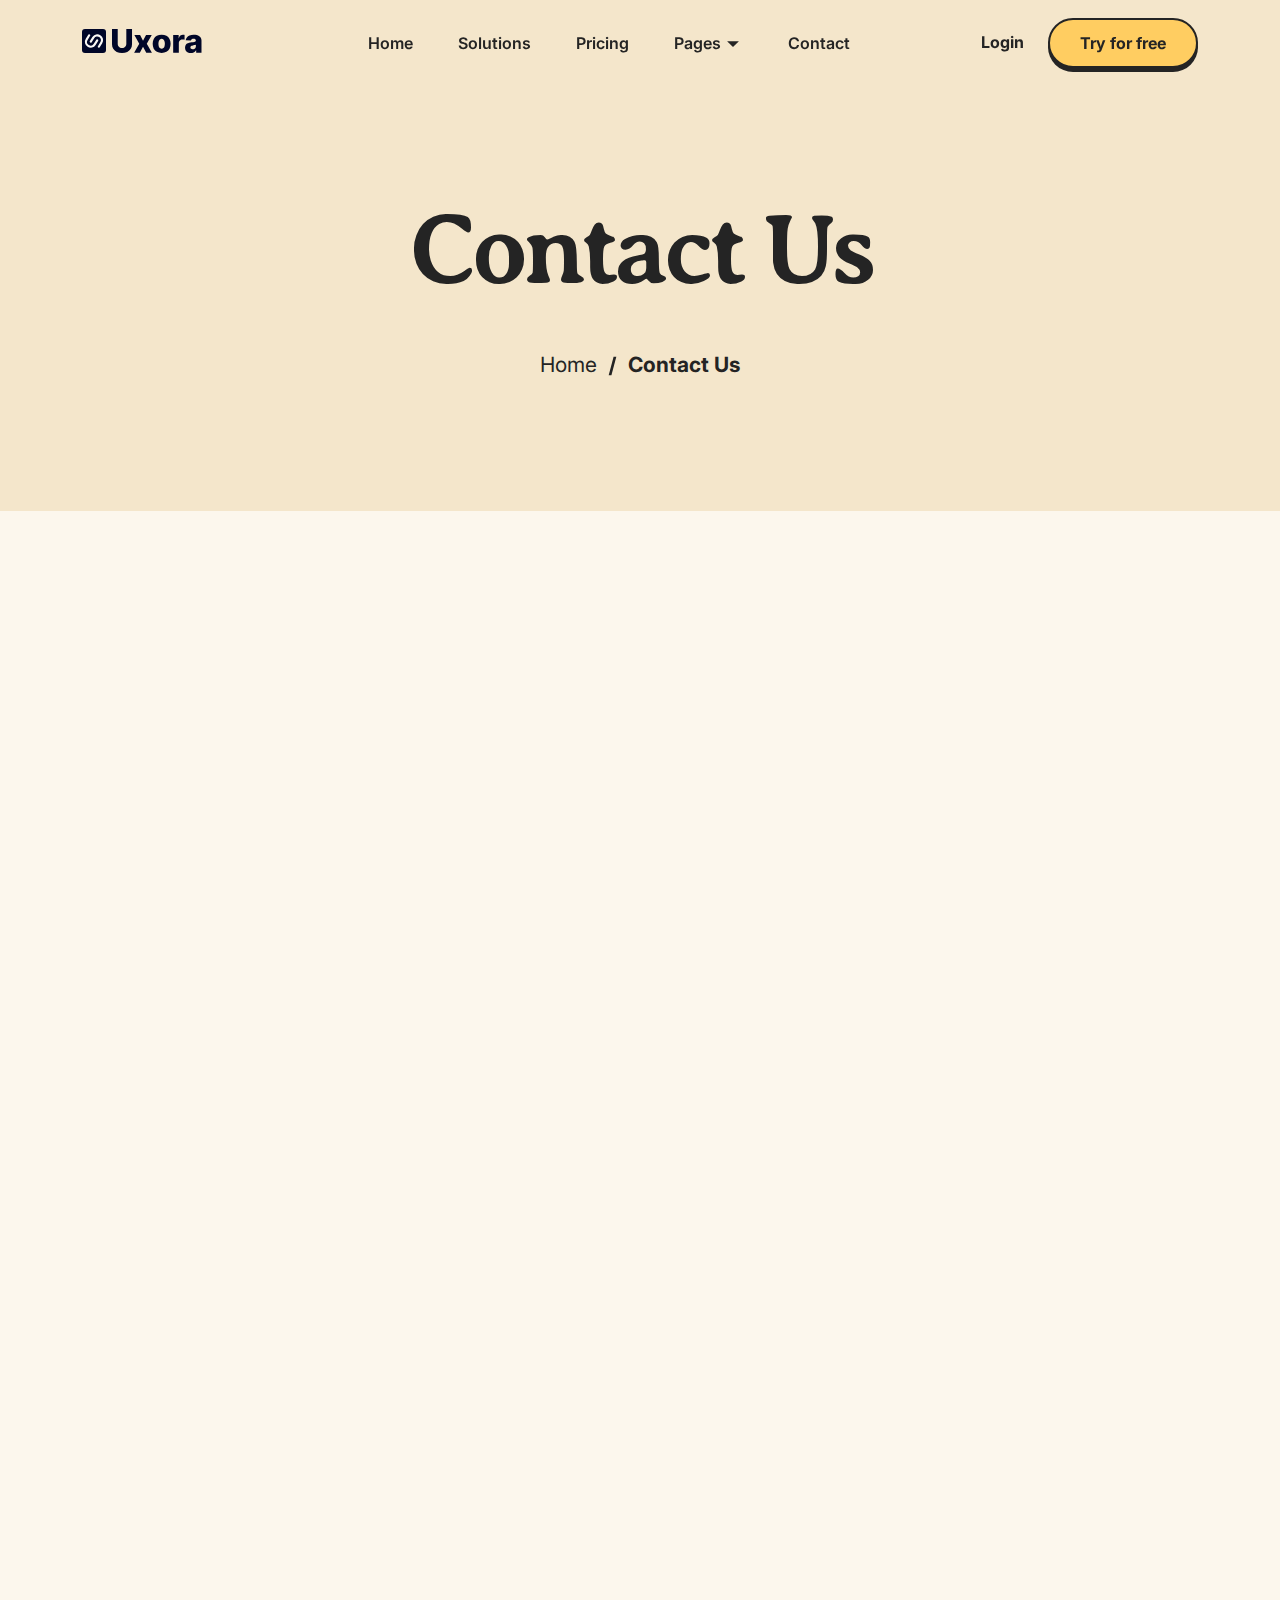
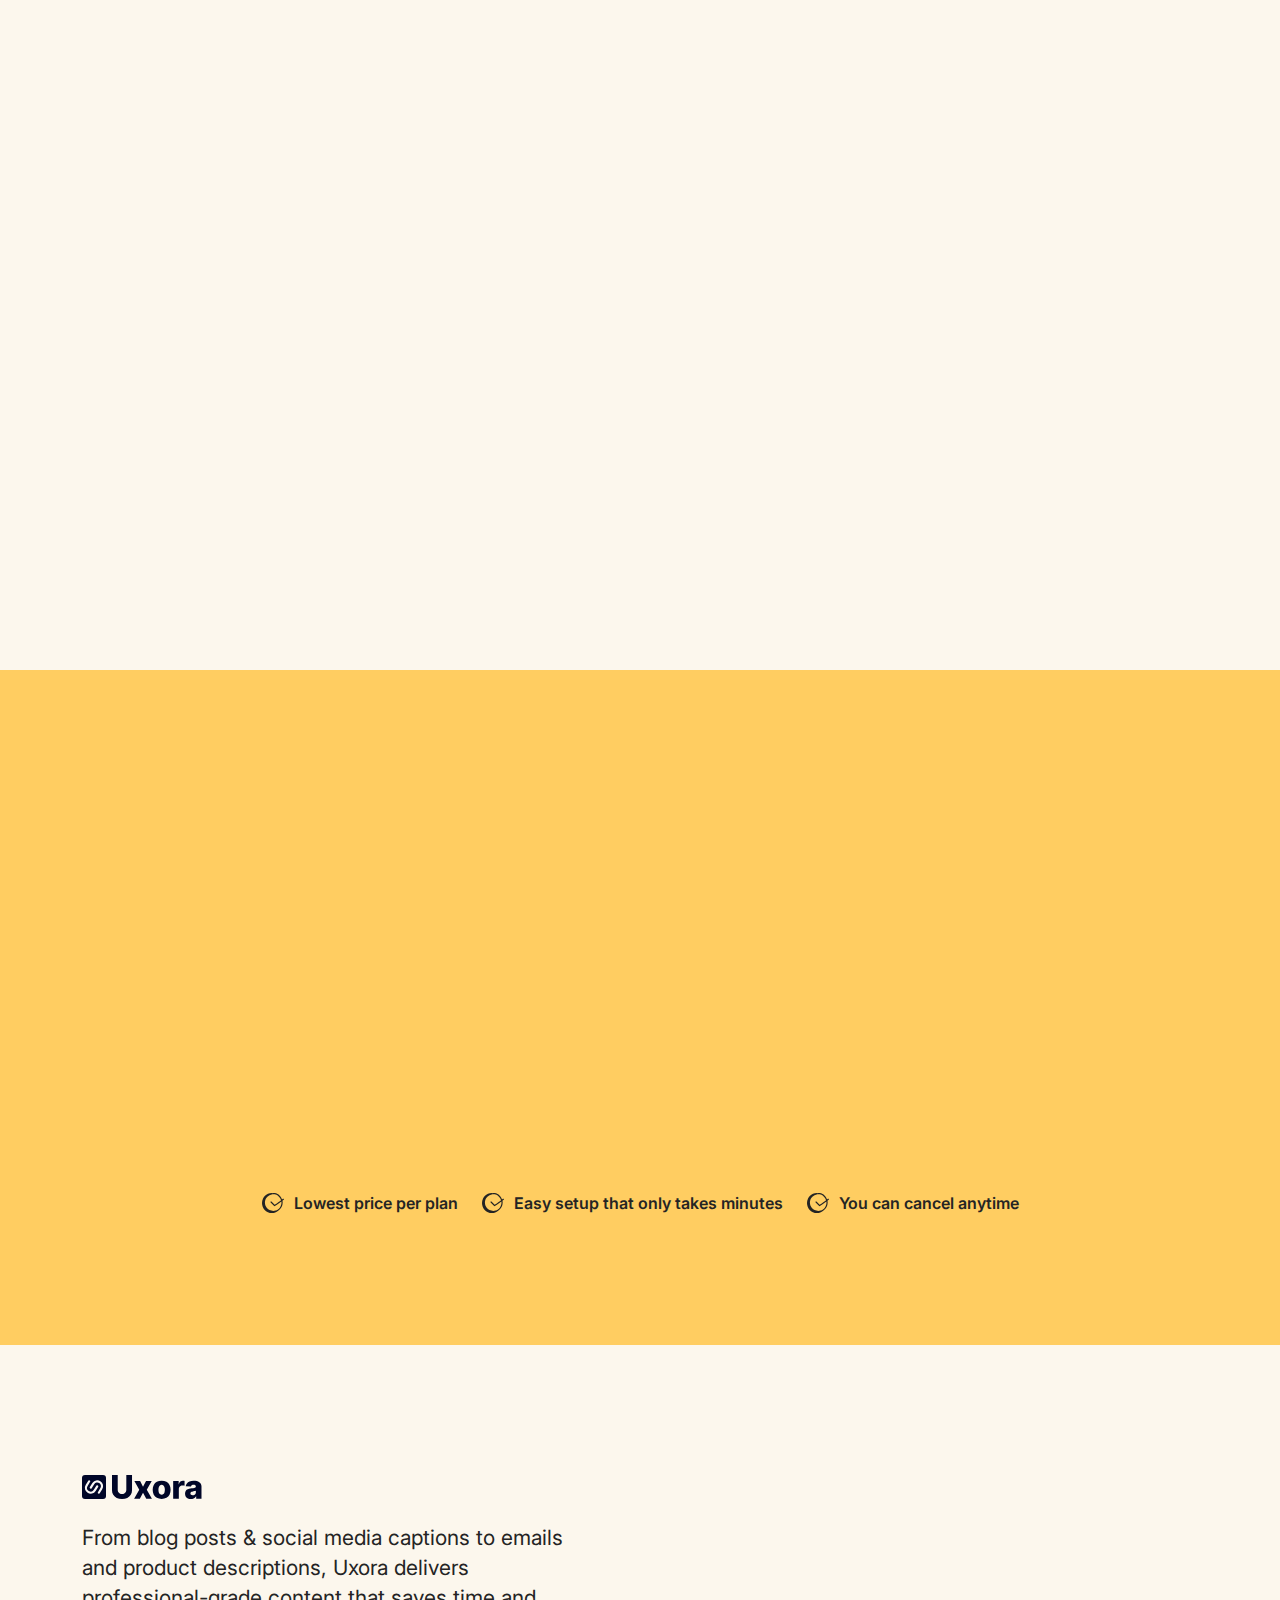
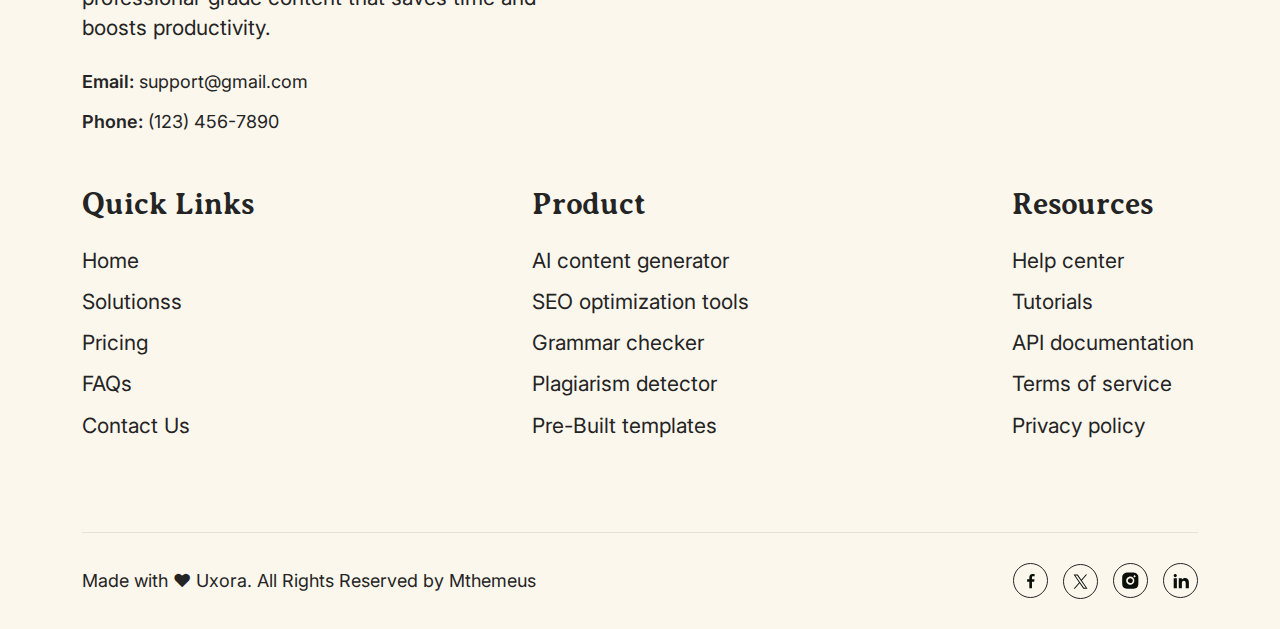
==== commit 90f0ebca: "update jihad" ====
--- a/contact-us.html
+++ b/contact-us.html
@@ -317,7 +317,7 @@
   <footer class="uxora-footer-section">
     <div class="container">
       <div class="row">
-        <div class="col-xxl-4 col-xl-12 col-md-6">
+        <div class="col-xxl-4 col-xl-12 col-md-12">
           <div class="uxora-footer-textarea">
             <a href="index.html">
               <img src="assets/images/logo/logo-dark.svg" alt="">
@@ -339,7 +339,7 @@
             </div>
           </div>
         </div>
-        <div class="col-xxl-3 col-xl-4 col-md-6">
+        <div class="col-xxl-3 col-xl-4 col-md-3">
           <div class="uxora-footer-menu menu1 menu1 pl-60">
             <h3>Quick Links</h3>
             <ul>
@@ -361,7 +361,7 @@
             </ul>
           </div>
         </div>
-        <div class="col-xxl-3 col-xl-4 col-md-6">
+        <div class="col-xxl-3 col-xl-4 col-md-5">
           <div class="uxora-footer-menu menu1 menu2">
             <h3>Product</h3>
             <ul>
@@ -383,7 +383,7 @@
             </ul>
           </div>
         </div>
-        <div class="col-xxl-2 col-xl-4 col-md-6">
+        <div class="col-xxl-2 col-xl-4 col-md-4">
           <div class="uxora-footer-menu menu3">
             <h3>Resources</h3>
             <ul>
--- a/assets/css/app.min.css
+++ b/assets/css/app.min.css
@@ -1 +1 @@
-:root{--heading-color:#242424;--heading-bg:#242424;--accent-color:#FFCD61;--accent-bg:#FFCD61;--white-color:#ffffff;--white-bg:#ffffff;--light-color:#FCF7ED;--light-color2:#F4E6CB}@media (min-width:1400px){.container,.container-lg,.container-md,.container-sm,.container-xl,.container-xxl{max-width:1326px}}:root{--fs-xl-20:20px;--fs-xl-lineheight:32px;--fs-lg-18:18px;--fs-lg-lineheight:28px;--fs-md-16:16px;--fs-md-lineheight:24px;--fs-xs-14:14px;--fs-xs-lineheight:22px;--fs-xss-12:12px;--fs-xss-lineheight:20px}*,::after,::before{box-sizing:inherit;margin:0;padding:0}html{box-sizing:border-box;height:100%}body{color:var(--heading-color);font-family:Inter,serif;-webkit-font-smoothing:antialiased;-moz-osx-font-smoothing:grayscale;vertical-align:baseline;text-rendering:optimizeLegibility;font-weight:400;overflow-x:hidden;background-color:var(--light-color);counter-reset:my-sec-counter;font-size:18px;line-height:1.67em}hr{display:block;height:1px;border:0;border-top:1px solid #e5e7e8;padding:0;margin:0}audio,canvas,iframe,img,svg,video{vertical-align:middle}fieldset{border:0;margin:0;padding:0}textarea{resize:vertical}.browserupgrade{margin:.2em 0;background:#ccc;color:#000;padding:.2em 0}.hidden{display:none!important}.visuallyhidden{border:0;clip:rect(0 0 0 0);height:1px;margin:-1px;overflow:hidden;padding:0;position:absolute;width:1px;white-space:nowrap}.visuallyhidden.focusable:active,.visuallyhidden.focusable:focus{clip:auto;height:auto;margin:0;overflow:visible;position:static;width:auto;white-space:inherit}.invisible{visibility:hidden}.clearfix:after,.clearfix:before{content:" ";display:table}.clearfix:after{clear:both}::-moz-selection{background-color:#989ffd;color:#fff}::selection{background-color:#989ffd;color:#fff}[type=button]:active,[type=button]:focus,[type=button]:hover,[type=color]:active,[type=color]:focus,[type=color]:hover,[type=color]:invalid,[type=date]:active,[type=date]:focus,[type=date]:hover,[type=date]:invalid,[type=datetime-local]:active,[type=datetime-local]:focus,[type=datetime-local]:hover,[type=datetime-local]:invalid,[type=datetime]:active,[type=datetime]:focus,[type=datetime]:hover,[type=datetime]:invalid,[type=email]:active,[type=email]:focus,[type=email]:hover,[type=email]:invalid,[type=month]:active,[type=month]:focus,[type=month]:hover,[type=month]:invalid,[type=number]:active,[type=number]:focus,[type=number]:hover,[type=number]:invalid,[type=password]:active,[type=password]:focus,[type=password]:hover,[type=password]:invalid,[type=reset]:active,[type=reset]:focus,[type=reset]:hover,[type=search]:active,[type=search]:focus,[type=search]:hover,[type=search]:invalid,[type=submit]:active,[type=submit]:focus,[type=submit]:hover,[type=tel]:active,[type=tel]:focus,[type=tel]:hover,[type=tel]:invalid,[type=text]:active,[type=text]:focus,[type=text]:hover,[type=text]:invalid,[type=time]:active,[type=time]:focus,[type=time]:hover,[type=time]:invalid,[type=url]:active,[type=url]:focus,[type=url]:hover,[type=url]:invalid,[type=week]:active,[type=week]:focus,[type=week]:hover,[type=week]:invalid,button:active,button:focus,button:hover,input:not([type]):active,input:not([type]):focus,input:not([type]):hover,input:not([type]):invalid,textarea:active,textarea:focus,textarea:hover,textarea:invalid{outline:0;box-shadow:none}[type=button]:active,[type=button]:focus,[type=button]:hover,[type=reset]:active,[type=reset]:focus,[type=reset]:hover,[type=submit]:active,[type=submit]:focus,[type=submit]:hover,button:active,button:focus,button:hover{cursor:pointer}@media print{*,:after,:before{background:0 0!important;color:#000!important;-webkit-box-shadow:none!important;box-shadow:none!important;text-shadow:none!important}a,a:visited{text-decoration:underline}a[href]:after{content:" (" attr(href) ")"}abbr[title]:after{content:" (" attr(title) ")"}a[href^="#"]:after,a[href^="javascript:"]:after{content:""}pre{white-space:pre-wrap!important}pre,thead{display:table-header-group}img,tr{page-break-inside:avoid}h2,h3,p{orphans:3;widows:3}h2,h3{page-break-after:avoid}}li,ol,ul{margin:0;padding:0;list-style:none}button{padding:0;outline:0;border:none;display:inline-block;background-color:transparent}.h1,.h2,.h3,.h4,.h5,.h6,h1,h2,h3,h4,h5,h6{font-family:"Averia Serif Libre",serif;color:var(--heading-color);font-weight:700;margin:0}.h1,h1{font-size:100px;line-height:1em;letter-spacing:-5px}@media (max-width:1199px){.h1,h1{font-size:75px}}@media (max-width:991px){.h1,h1{font-size:65px}}@media (max-width:767px){.h1,h1{font-size:48px}}.h2,h2{font-size:75px;line-height:1.01em;letter-spacing:-3px}@media (max-width:1199px){.h2,h2{font-size:48px}}@media (max-width:767px){.h2,h2{font-size:42px}}.h3,h3{font-size:30px;line-height:1.17em}@media (max-width:1199px){.h3,h3{font-size:24px}}.h4,h4{font-size:24px;line-height:1.17em;font-weight:700}@media (max-width:767px){.h4,h4{font-size:20px}}.h5,h5{font-size:24px;line-height:28px;font-weight:700}p:last-child{margin-bottom:0}.f-size-10{font-size:10px!important}.f-size-11{font-size:11px!important}.f-size-12{font-size:12px!important}.f-size-13{font-size:13px!important}.f-size-14{font-size:14px!important}.f-size-15{font-size:15px!important}.f-size-16{font-size:16px!important}.f-size-17{font-size:17px!important}.f-size-18{font-size:18px!important}.f-size-19{font-size:19px!important}.f-size-20{font-size:20px!important}.f-size-21{font-size:21px!important}.f-size-22{font-size:22px!important}.f-size-23{font-size:23px!important}.f-size-24{font-size:24px!important}.f-size-25{font-size:25px!important}.f-size-26{font-size:26px!important}.f-size-27{font-size:27px!important}.f-size-28{font-size:28px!important}.f-size-29{font-size:29px!important}.f-size-30{font-size:30px!important}.f-size-31{font-size:31px!important}.f-size-32{font-size:32px!important}.f-size-33{font-size:33px!important}.f-size-34{font-size:34px!important}.f-size-35{font-size:35px!important}.f-size-36{font-size:36px!important}.f-size-37{font-size:37px!important}.f-size-38{font-size:38px!important}.f-size-39{font-size:39px!important}.f-size-40{font-size:40px!important}.line-height-10{line-height:10px!important}.line-height-11{line-height:11px!important}.line-height-12{line-height:12px!important}.line-height-13{line-height:13px!important}.line-height-14{line-height:14px!important}.line-height-15{line-height:15px!important}.line-height-16{line-height:16px!important}.line-height-17{line-height:17px!important}.line-height-18{line-height:18px!important}.line-height-19{line-height:19px!important}.line-height-20{line-height:20px!important}.line-height-21{line-height:21px!important}.line-height-22{line-height:22px!important}.line-height-23{line-height:23px!important}.line-height-24{line-height:24px!important}.line-height-25{line-height:25px!important}.line-height-26{line-height:26px!important}.line-height-27{line-height:27px!important}.line-height-28{line-height:28px!important}.line-height-29{line-height:29px!important}.line-height-30{line-height:30px!important}.line-height-31{line-height:31px!important}.line-height-32{line-height:32px!important}.line-height-33{line-height:33px!important}.line-height-34{line-height:34px!important}.line-height-35{line-height:35px!important}.line-height-36{line-height:36px!important}.line-height-37{line-height:37px!important}.line-height-38{line-height:38px!important}.line-height-39{line-height:39px!important}.line-height-40{line-height:40px!important}.font-bold{font-weight:700}.font-black{font-weight:800}.font-medium{font-weight:500}.font-normal{font-weight:400}.font-semibold{font-weight:600}a{text-decoration:none;transition:all .24s ease-in-out}img{max-width:100%}.rt-list{margin:0;padding:0;list-style:none}.mouse-cursor,.pointer{cursor:pointer}.border-transparent{border-color:transparent!important}.bg-transsparent{background-color:transparent!important}.hover\:bg-transsparenthover{background-color:transparent!important}.hover-shadow\:none{box-shadow:none!important}.bgprefix-cover{background-size:cover;background-repeat:no-repeat;background-position:center center}.bgprefix-contain{background-size:contain;background-repeat:no-repeat;background-position:center center}.bgprefix-full{background-size:100% 100%;background-repeat:no-repeat;background-position:center center}.position-parent{position:relative;z-index:1}.body-no-scrolling{overflow:hidden}.img-fit{display:block;object-fit:cover;transform:translate(-50%,-50%);left:50%;bottom:0;right:0;top:50%;position:absolute;height:100%;width:100%}.rt-mb-15{margin-bottom:15px}.rt-mb-8{margin-bottom:8px}.rt-mb-2{margin-bottom:2px}.rt-mb-4{margin-bottom:4px}.rt-pt-15{padding-top:15px}.rt-mb-12{margin-bottom:12px}.rt-spacer-15{height:15px}.rt-mb-16{margin-bottom:16px}.rt-mb-25{margin-bottom:25px}.rt-mb-24{margin-bottom:24px}.rt-mb-28{margin-bottom:28px}.rt-mb-48{margin-bottom:48px}.rt-mt-40{margin-top:40px}.rt-mb-32{margin-bottom:32px}.rt-mb-35{margin-bottom:35px!important}.hr-0{margin:0;padding:0}.text-gray{color:#7b878c}.hover\:border-transparent{border-color:transparent!important}.rt-mr-0{margin-right:0!important}.rt-ml-0{margin-left:0!important}.rt-rounded-0{border-radius:0!important}.rt-mr-1{margin-right:1px!important}.rt-ml-1{margin-left:1px!important}.rt-rounded-1{border-radius:1px!important}.rt-mr-2{margin-right:2px!important}.rt-ml-2{margin-left:2px!important}.rt-rounded-2{border-radius:2px!important}.rt-mr-3{margin-right:3px!important}.rt-ml-3{margin-left:3px!important}.rt-rounded-3{border-radius:3px!important}.rt-mr-4{margin-right:4px!important}.rt-ml-4{margin-left:4px!important}.rt-rounded-4{border-radius:4px!important}.rt-mr-5{margin-right:5px!important}.rt-ml-5{margin-left:5px!important}.rt-rounded-5{border-radius:5px!important}.rt-mr-6{margin-right:6px!important}.rt-ml-6{margin-left:6px!important}.rt-rounded-6{border-radius:6px!important}.rt-mr-7{margin-right:7px!important}.rt-ml-7{margin-left:7px!important}.rt-rounded-7{border-radius:7px!important}.rt-mr-8{margin-right:8px!important}.rt-ml-8{margin-left:8px!important}.rt-rounded-8{border-radius:8px!important}.rt-mr-9{margin-right:9px!important}.rt-ml-9{margin-left:9px!important}.rt-rounded-9{border-radius:9px!important}.rt-mr-10{margin-right:10px!important}.rt-ml-10{margin-left:10px!important}.rt-rounded-10{border-radius:10px!important}.rt-mr-11{margin-right:11px!important}.rt-ml-11{margin-left:11px!important}.rt-rounded-11{border-radius:11px!important}.rt-mr-12{margin-right:12px!important}.rt-ml-12{margin-left:12px!important}.rt-rounded-12{border-radius:12px!important}.rt-mr-13{margin-right:13px!important}.rt-ml-13{margin-left:13px!important}.rt-rounded-13{border-radius:13px!important}.rt-mr-14{margin-right:14px!important}.rt-ml-14{margin-left:14px!important}.rt-rounded-14{border-radius:14px!important}.rt-mr-15{margin-right:15px!important}.rt-ml-15{margin-left:15px!important}.rt-rounded-15{border-radius:15px!important}.rt-mr-16{margin-right:16px!important}.rt-ml-16{margin-left:16px!important}.rt-rounded-16{border-radius:16px!important}.rt-mr-17{margin-right:17px!important}.rt-ml-17{margin-left:17px!important}.rt-rounded-17{border-radius:17px!important}.rt-mr-18{margin-right:18px!important}.rt-ml-18{margin-left:18px!important}.rt-rounded-18{border-radius:18px!important}.rt-mr-19{margin-right:19px!important}.rt-ml-19{margin-left:19px!important}.rt-rounded-19{border-radius:19px!important}.rt-mr-20{margin-right:20px!important}.rt-ml-20{margin-left:20px!important}.rt-rounded-20{border-radius:20px!important}.rt-mr-21{margin-right:21px!important}.rt-ml-21{margin-left:21px!important}.rt-rounded-21{border-radius:21px!important}.rt-mr-22{margin-right:22px!important}.rt-ml-22{margin-left:22px!important}.rt-rounded-22{border-radius:22px!important}.rt-mr-23{margin-right:23px!important}.rt-ml-23{margin-left:23px!important}.rt-rounded-23{border-radius:23px!important}.rt-mr-24{margin-right:24px!important}.rt-ml-24{margin-left:24px!important}.rt-rounded-24{border-radius:24px!important}.rt-mr-25{margin-right:25px!important}.rt-ml-25{margin-left:25px!important}.rt-rounded-25{border-radius:25px!important}.rt-mr-26{margin-right:26px!important}.rt-ml-26{margin-left:26px!important}.rt-rounded-26{border-radius:26px!important}.rt-mr-27{margin-right:27px!important}.rt-ml-27{margin-left:27px!important}.rt-rounded-27{border-radius:27px!important}.rt-mr-28{margin-right:28px!important}.rt-ml-28{margin-left:28px!important}.rt-rounded-28{border-radius:28px!important}.rt-mr-29{margin-right:29px!important}.rt-ml-29{margin-left:29px!important}.rt-rounded-29{border-radius:29px!important}.rt-mr-30{margin-right:30px!important}.rt-ml-30{margin-left:30px!important}.rt-rounded-30{border-radius:30px!important}.rt-mb-0{margin-bottom:0}.rt-pt-0{padding-top:0}.rt-spacer-0{height:0}.rt-mb-10{margin-bottom:10px}.rt-pt-10{padding-top:10px}.rt-spacer-10{height:10px}.rt-mb-20{margin-bottom:20px}.rt-pt-20{padding-top:20px}.rt-spacer-20{height:20px}.rt-mb-30{margin-bottom:30px}.rt-pt-30{padding-top:30px}.rt-spacer-30{height:30px}.rt-mb-40{margin-bottom:40px}.rt-pt-40{padding-top:40px}.rt-spacer-40{height:40px}.rt-mb-50{margin-bottom:50px}.rt-pt-50{padding-top:50px}.rt-spacer-50{height:50px}.rt-mb-60{margin-bottom:60px}.rt-pt-60{padding-top:60px}.rt-spacer-60{height:60px}.rt-mb-70{margin-bottom:70px}.rt-pt-70{padding-top:70px}.rt-spacer-70{height:70px}.rt-mb-80{margin-bottom:80px}.rt-pt-80{padding-top:80px}.rt-spacer-80{height:80px}.rt-mb-90{margin-bottom:90px}.rt-pt-90{padding-top:90px}.rt-spacer-90{height:90px}.rt-mb-100{margin-bottom:100px}.rt-pt-100{padding-top:100px}.rt-spacer-100{height:100px}@media (max-width:1199.98px){.rt-mb-lg-0{margin-bottom:0}.rt-pt-lg-0{padding-top:0}.rt-spacer-lg-0{height:0}.rt-mb-lg-10{margin-bottom:10px}.rt-pt-lg-10{padding-top:10px}.rt-spacer-lg-10{height:10px}.rt-mb-lg-20{margin-bottom:20px}.rt-pt-lg-20{padding-top:20px}.rt-spacer-lg-20{height:20px}.rt-mb-lg-30{margin-bottom:30px}.rt-pt-lg-30{padding-top:30px}.rt-spacer-lg-30{height:30px}.rt-mb-lg-40{margin-bottom:40px}.rt-pt-lg-40{padding-top:40px}.rt-spacer-lg-40{height:40px}.rt-mb-lg-50{margin-bottom:50px}.rt-pt-lg-50{padding-top:50px}.rt-spacer-lg-50{height:50px}.rt-mb-lg-60{margin-bottom:60px}.rt-pt-lg-60{padding-top:60px}.rt-spacer-lg-60{height:60px}.rt-mb-lg-70{margin-bottom:70px}.rt-pt-lg-70{padding-top:70px}.rt-spacer-lg-70{height:70px}.rt-mb-lg-80{margin-bottom:80px}.rt-pt-lg-80{padding-top:80px}.rt-spacer-lg-80{height:80px}.rt-mb-lg-90{margin-bottom:90px}.rt-pt-lg-90{padding-top:90px}.rt-spacer-lg-90{height:90px}.rt-mb-lg-100{margin-bottom:100px}.rt-pt-lg-100{padding-top:100px}.rt-spacer-lg-100{height:100px}}@media (max-width:991.98px){.rt-mb-md-0{margin-bottom:0}.rt-pt-md-0{padding-top:0}.rt-spacer-md-0{height:0}.rt-mb-md-10{margin-bottom:10px}.rt-pt-md-10{padding-top:10px}.rt-spacer-md-10{height:10px}.rt-mb-md-20{margin-bottom:20px}.rt-pt-md-20{padding-top:20px}.rt-spacer-md-20{height:20px}.rt-mb-md-30{margin-bottom:30px}.rt-pt-md-30{padding-top:30px}.rt-spacer-md-30{height:30px}.rt-mb-md-40{margin-bottom:40px}.rt-pt-md-40{padding-top:40px}.rt-spacer-md-40{height:40px}.rt-mb-md-50{margin-bottom:50px}.rt-pt-md-50{padding-top:50px}.rt-spacer-md-50{height:50px}.rt-mb-md-60{margin-bottom:60px}.rt-pt-md-60{padding-top:60px}.rt-spacer-md-60{height:60px}.rt-mb-md-70{margin-bottom:70px}.rt-pt-md-70{padding-top:70px}.rt-spacer-md-70{height:70px}.rt-mb-md-80{margin-bottom:80px}.rt-pt-md-80{padding-top:80px}.rt-spacer-md-80{height:80px}.rt-mb-md-90{margin-bottom:90px}.rt-pt-md-90{padding-top:90px}.rt-spacer-md-90{height:90px}.rt-mb-md-100{margin-bottom:100px}.rt-pt-md-100{padding-top:100px}.rt-spacer-md-100{height:100px}}@media (max-width:767.98px){.rt-mb-xs-0{margin-bottom:0}.rt-pt-xs-0{padding-top:0}.rt-spacer-xs-0{height:0}.rt-mb-xs-10{margin-bottom:10px}.rt-pt-xs-10{padding-top:10px}.rt-spacer-xs-10{height:10px}.rt-mb-xs-20{margin-bottom:20px}.rt-pt-xs-20{padding-top:20px}.rt-spacer-xs-20{height:20px}.rt-mb-xs-30{margin-bottom:30px}.rt-pt-xs-30{padding-top:30px}.rt-spacer-xs-30{height:30px}.rt-mb-xs-40{margin-bottom:40px}.rt-pt-xs-40{padding-top:40px}.rt-spacer-xs-40{height:40px}.rt-mb-xs-50{margin-bottom:50px}.rt-pt-xs-50{padding-top:50px}.rt-spacer-xs-50{height:50px}.rt-mb-xs-60{margin-bottom:60px}.rt-pt-xs-60{padding-top:60px}.rt-spacer-xs-60{height:60px}.rt-mb-xs-70{margin-bottom:70px}.rt-pt-xs-70{padding-top:70px}.rt-spacer-xs-70{height:70px}.rt-mb-xs-80{margin-bottom:80px}.rt-pt-xs-80{padding-top:80px}.rt-spacer-xs-80{height:80px}.rt-mb-xs-90{margin-bottom:90px}.rt-pt-xs-90{padding-top:90px}.rt-spacer-xs-90{height:90px}.rt-mb-xs-100{margin-bottom:100px}.rt-pt-xs-100{padding-top:100px}.rt-spacer-xs-100{height:100px}}.pointer{cursor:pointer}.text-hide{overflow:hidden;text-overflow:ellipsis;white-space:nowrap}.slick-bullet .slick-dots li button:before{display:none!important}.slick-bullet .slick-dots{margin:0;padding:0;list-style:none}.slick-bullet .slick-dots li{position:relative;z-index:1;width:10px;display:inline-block;height:10px}.slick-bullet .slick-dots li button{border-radius:50%;position:absolute;left:0;top:0;width:100%;height:100%}.slick-bullet.deafult_style_dot .slick-dots li button{overflow:hidden;transition:background .3s ease}.slick-bullet.deafult_style_dot .slick-dots li.slick-active{width:24px}.slick-bullet.deafult_style_dot .slick-dots li.slick-active button{border-radius:32px}.slick-bullet.dotstyle-fillup .slick-dots li button{overflow:hidden;background-color:transparent;box-shadow:inset 0 0 0 2px #fff;transition:background .3s ease}.slick-bullet.dotstyle-fillup .slick-dots li button:after{content:"";position:absolute;bottom:0;height:0;left:0;width:100%;background-color:#fff;box-shadow:0 0 1px #fff;-webkit-transition:height .3s ease;transition:height .3s ease;border-radius:50%}.slick-bullet.dotstyle-fillup .slick-dots li.slick-active button::after{height:100%}.slick-bullet.dotstyle-scaleup .slick-dots li button{overflow:hidden;background-color:rgba(255,255,255,.3);transition:all .3s ease}.slick-bullet.dotstyle-scaleup .slick-dots li.slick-active button{transform:scale(1.2);background-color:#fff}.slick-bullet.dotstyle-stroke .slick-dots li button{transition:box-shadow .3s ease,background-color .3s ease;box-shadow:0 0 0 2px rgba(255,255,255,0)}.slick-bullet.dotstyle-stroke .slick-dots li.slick-active button{background-color:transparent;box-shadow:0 0 0 2px #fff}.slick-bullet.dotstyle-fillin .slick-dots li button{background-color:transparent;box-shadow:inset 0 0 0 2px #fff;transition:box-shadow .3s ease}.slick-bullet.dotstyle-fillin .slick-dots li.slick-active button{box-shadow:inset 0 0 0 8px #fff}.slick-bullet.dotstyle-dotstroke .slick-dots li{box-shadow:0 0 0 2px #fff;border-radius:50%;transition:all .3s ease}.slick-bullet.dotstyle-dotstroke .slick-dots li button{transform:scale(.4);background-color:#fff;transition:all .3s ease}.slick-bullet.dotstyle-dotstroke .slick-dots li.slick-active button{transform:scale(1)}.slick-bullet.dotstyle-dotstroke2 .slick-dots li{box-shadow:0 0 0 2px rgba(255,255,255,0);border-radius:50%;transition:all .3s ease}.slick-bullet.dotstyle-dotstroke2 .slick-dots li button{background-color:#fff;transition:all .3s ease}.slick-bullet.dotstyle-dotstroke2 .slick-dots li.slick-active{box-shadow:0 0 0 2px #fff}.slick-bullet.dotstyle-dotstroke2 .slick-dots li.slick-active button{transform:scale(.4)}#scrollUp{right:30px;bottom:30px;height:45px;width:45px;border-radius:50%;color:#fff;align-items:center;justify-content:center;font-size:26px;line-height:55px;text-align:center}.modal-header{padding:20px 24px 20px 24px}.modal-header h1,.modal-header h2,.modal-header h3,.modal-header h4,.modal-header h5,.modal-header h6{margin-bottom:0}.dark-bg{background-color:var(--dark-bg)}.dark-bg3{background-color:var(--dark-bg3)}.light-bg{background-color:var(--light-color2)!important}.accent-bg{background-color:var(--accent-bg)!important}.bg-heading{background-color:var(--heading-color)!important}.white-bg1{background-color:var(--white-bg)!important}.z-index{z-index:1;position:relative}.bg-light2{background-color:var(--light-color2)}.bg-light3{background-color:var(--light-color2)}.bg-dark1{background:var(--dark-color2)!important}.position-r{position:relative!important}.uxora-header-section{transition:all .4s;position:fixed;top:0;left:0;right:0;width:100%;height:auto;z-index:10;text-align:center}@media (max-width:991px){.uxora-header-section{padding:20px 0}}.uxora-header-section.sticky-menu{box-shadow:0 .125rem .5rem rgba(0,0,0,.04);background-color:var(--light-color2)}header.hide-header{transform:translateY(-100%)}.header-logo{text-align:left}.uxora-header-info-data ul li{display:inline-block;margin-right:20px;font-size:16px;line-height:24px;font-weight:600;color:var(--white-color);position:relative;padding-left:30px}.uxora-header-info-data ul li:last-child{margin-right:0}.uxora-header-info-data ul li img{position:absolute;top:2px;left:0}.uxora-header-info-data ul li a{color:var(--white-color)}.uxora-header-info-data ul li a img{position:absolute;top:5px;left:0}.header-logo1 a{padding:30px 0}.uxora-header-main-menu{display:flex;align-items:center;justify-content:space-between;border-radius:20px;padding-left:40px;padding-right:20px}@media (max-width:1350px){.uxora-header-main-menu{padding-left:24px}}@media (max-width:1199px){.uxora-header-main-menu{justify-content:end;background:0 0;padding-right:0}}.uxora-header-main-menu.menu2{transition:all .4s;padding:0}.dark-color.site-menu-main .nav-link-item{color:var(--white-color)}.site-header .uxora-menu-toggle.dark-color span{background-color:var(--heading-color)}.site-header .uxora-menu-toggle.dark-color span::after,.site-header .uxora-menu-toggle.dark-color span::before{background-color:var(--heading-color)}.site-header .uxora-menu-toggle.white-color span{background-color:var(--white-color)}.site-header .uxora-menu-toggle.white-color span::after,.site-header .uxora-menu-toggle.white-color span::before{background-color:var(--white-color)}.uxora-header-triger{width:60px;height:60px;display:flex;cursor:pointer;justify-content:center;align-items:center;background:var(--accent-bg);border-radius:100px;margin-left:20px}.uxora-header-triger.triger2{margin-left:0;background:var(--white-bg)}.uxora-contact-info{margin-bottom:30px}.uxora-contact-info i{display:block;font-size:24px;margin-bottom:15px;line-height:24px}.uxora-contact-info h5{margin-bottom:5px}.uxora-contact-info img{width:5%;margin-bottom:15px}.uxora-contact-info a p{color:var(--body-color)}.uxora-sidemenu-wraper{position:relative}.uxora-sidemenu-column{width:400px;display:block;height:100%;position:fixed;z-index:111;padding:30px;margin-right:-440px;transition:.5s;right:0;top:0;padding-top:70px;overflow-y:scroll;background-color:var(--white-bg)}.uxora-sidemenu-thumb{margin:30px 0}.uxora-sidemenu-thumb img{width:100%;height:100%;object-fit:cover;border-radius:5px}.uxora-sidemenu-column.active{margin-right:0;z-index:9999}.uxora-sidemenu-close{position:absolute;left:0;top:0;cursor:pointer;width:40px;height:40px;display:flex;align-items:center;justify-content:center;background-color:var(--accent-bg)}.uxora-sidemenu-close i{font-size:30px;color:var(--white-color);transition:all .4s}.active .uxora-sidemenu-close{opacity:1;visibility:visible}.offcanvas-overlay{top:0;width:100%;height:100%;background:#000;position:fixed;z-index:0;visibility:hidden;opacity:0;transition:.5s}.offcanvas-overlay.active{opacity:.7;z-index:111;visibility:visible}.uxora-sidemenu-logo{margin-bottom:30px}.uxora-sidemenu-logo img{width:70%}.uxora-sidemenu-column::-webkit-scrollbar-track{-webkit-box-shadow:inset 0 0 6px rgba(0,0,0,.3);background-color:#f5f5f5}.uxora-sidemenu-column::-webkit-scrollbar{width:5px;background-color:#f5f5f5}.uxora-sidemenu-column::-webkit-scrollbar-thumb{background-color:#000;border:2px solid #555}@media (max-width:767px){.uxora-sidemenu-wraper{display:none}}.uxora-header-info-wraper2{display:flex;gap:24px;align-items:center}@media (max-width:575px){.uxora-header-info-wraper2{display:none}}.uxora-header-info-wraper2 a{color:var(--heading-color);font-size:16px;font-weight:700;line-height:24px;transition:all .4s}.uxora-header-info-wraper2 a:hover{color:var(--accent-color)}.main-menu a{color:var(--heading-color);font-weight:600;position:relative;display:block;transition:all .4s;text-transform:capitalize;font-size:16px;line-height:1.5em;transition:all .4s}.main-menu ul{margin:0;padding:0}.main-menu ul li{list-style-type:none;display:inline-block;position:relative}.main-menu ul li:hover>ul.sub-menu{visibility:visible;opacity:1;z-index:99;pointer-events:visible;transform:translateY(0)}.main-menu ul.sub-menu{z-index:500;background-color:#fff;box-shadow:-2px 2px 70px -25px rgba(0,0,0,.3);position:absolute;left:0;top:90px;margin:0;padding:12px 0;transition:.4s;z-index:4;transform:translatey(20px);opacity:0;text-align:left;visibility:hidden;min-width:220px;border-radius:6px}.main-menu ul.sub-menu li{padding:5px 10px 5px 20px}.main-menu ul.sub-menu li a{font-size:18px;line-height:30px;display:inline-block;position:relative;font-weight:400;text-transform:capitalize}.main-menu ul.sub-menu li.menu-item-has-children a.no-border{display:block}.main-menu ul.sub-menu li.menu-item-has-children a.no-border::before{content:none}.main-menu ul.sub-menu li ul.sub-menu{transition:all .4s;margin-left:0!important;transform:translateY(30px)}.main-menu ul.sub-menu li:hover ul.sub-menu{transform:translateY(0)}.main-menu ul.sub-menu{padding:12px 0;left:-27px;top:86px}.main-menu ul.sub-menu li{display:block;margin:0 0;transition:all .4s}.main-menu ul.sub-menu li ul.sub-menu{left:100%;right:auto;top:0;margin:0 0;margin-left:20px;border-radius:10px}.main-menu ul.sub-menu li ul.sub-menu li ul{left:100%;right:auto}ul.sub-menu li a{color:var(--heading-color)!important}ul.sub-menu li a::before{content:"";position:absolute;bottom:-3px;left:auto;right:0;height:2px;width:0;background-color:var(--heading-color)!important;transition:all .3s ease}@media (max-width:767px){ul.sub-menu li a::before{height:0}}ul.sub-menu li a:hover::before{left:0;right:auto;width:100%}@media (max-width:991px){ul.sub-menu li a:hover::before{display:none}}a.light-color{color:var(--light-color)}.menu-style1>ul>li>a{padding:30px 20px}.menu-left{margin-left:35px}@media (max-width:1199px){.menu-left{margin-left:0}}.menu-right{margin-right:80px}@media (min-width:992px){.w_100{width:100%}}.site-header .uxora-menu-toggle{display:flex;height:30px;width:30px;margin-left:40px;cursor:pointer;align-items:center;justify-content:center}.site-header .uxora-menu-toggle span{display:block;height:3px;background-color:var(--heading-color);width:30px;position:relative}.toggle2 span{background-color:var(--light-color)}.reveal-header .uxora-menu-toggle span{background-color:var(--heading-color)!important}.site-header .uxora-menu-toggle span:after,.site-header .uxora-menu-toggle span:before{content:"";position:absolute;left:0;width:100%;height:100%;background-color:var(--heading-color)}.reveal-header .uxora-menu-toggle span:after,.reveal-header .uxora-menu-toggle span:before{background-color:var(--heading-color)!important}.dark-mode-texts .uxora-menu-toggle span{background-color:var(--heading-color)}.dark-mode-texts .uxora-menu-toggle span:after,.dark-mode-texts .uxora-menu-toggle span:before{background-color:var(--heading-color)}.site-header .uxora-menu-toggle span:before{top:-10px}.site-header .uxora-menu-toggle span:after{top:9px}.site-header .mobile-menu-trigger.dark-color span{background-color:var(--heading-color)}.site-header .mobile-menu-trigger.dark-color span::after,.site-header .mobile-menu-trigger.dark-color span::before{background-color:var(--heading-color)}.site-header .mobile-menu-trigger.dark-color span::after,.site-header .mobile-menu-trigger.dark-color span::before{background-color:var(--heading-color)}.header-logo a img{margin-top:-5px}@media (max-width:991px){.header-logo a img{margin-top:0}}.progress-wrap{position:fixed;right:30px;bottom:30px;height:50px;width:50px;cursor:pointer;display:block;border-radius:50px;box-shadow:inset 0 0 0 2px rgba(0,0,0,.04);z-index:10000;opacity:0;visibility:hidden;transform:translateY(15px);-webkit-transition:all .2s linear;transition:all .2s linear}.progress-wrap.active-progress{opacity:1;visibility:visible;transform:translateY(0)}.progress-wrap svg path{fill:none}.progress-wrap svg.progress-circle path{stroke:var(--heading-color);stroke-width:4;box-sizing:border-box;-webkit-transition:all .2s linear;transition:all .2s linear}.top-arrow{top:47%;left:50%;position:absolute;transform:translate(-50%,-50%)}.top-arrow svg{transform:rotate(-90deg)}.main-menu ul li:hover.menu-item-has-children>a:after{transform:rotate(-180deg)}.main-menu ul li.menu-item-has-children>a:after{right:0}.main-menu ul li.menu-item-has-children>a:after{content:"\ea4d";position:relative;margin-left:2px;top:2px;font-size:20px;display:inline-block;font-family:remixicon;transition:all .4s ease-in-out}.main-menu ul.sub-menu li.menu-item-has-children a.no-border:after{position:absolute;right:0;content:"\ea6d"}.main-menu ul.sub-menu li.menu-item-has-children:hover a::after{transform:rotate(-90deg)!important}.uxora-footer-section{padding-top:130px}@media (max-width:991px){.uxora-footer-section{padding-top:80px}}@media (max-width:767px){.uxora-footer-section{padding-top:60px}}@media (max-width:767px){.uxora-footer-menu.menu1{padding-bottom:30px}}.uxora-footer-menu h3{margin-bottom:24px}.uxora-footer-menu ul li{color:var(--heading-color);margin-bottom:10px}.uxora-footer-menu ul li:last-child{margin-bottom:0}.uxora-footer-menu ul li a{position:relative;transition:all .4s;font-size:21px;line-height:30px;color:var(--heading-color)}.uxora-footer-menu ul li a::before{content:" ";left:0;bottom:-3px;width:0;height:1px;position:absolute;transition:all .4s;background:var(--heading-color)}.uxora-footer-menu ul li a:hover::before{width:100%}.uxora-footer-menu.menu2{padding-left:30px}@media (max-width:1399px){.uxora-footer-menu.menu2{padding-left:70px}}@media (max-width:1199px){.uxora-footer-menu.menu2{padding-left:0}}@media (max-width:1399px){.uxora-footer-menu.menu3{padding-left:170px}}@media (max-width:1199px){.uxora-footer-menu.menu3{padding-left:80px}}@media (max-width:767px){.uxora-footer-menu.menu3{padding-left:0}}.uxora-footer-textarea{padding-right:15px}.uxora-footer-textarea img{padding-bottom:24px}.uxora-footer-textarea p{font-size:21px;font-weight:400;line-height:30px}@media (max-width:1399px){.uxora-footer-textarea{margin-bottom:50px;max-width:500px}}@media (max-width:991px){.uxora-footer-textarea{margin-bottom:40px}}@media (max-width:767px){.uxora-footer-textarea{margin-bottom:30px}}.uxora-footer-bottom-wrap{display:flex;align-items:center;justify-content:space-between;margin-top:90px;padding:30px 0;border-top:1px solid rgba(36,36,36,.1019607843)}@media (max-width:991px){.uxora-footer-bottom-wrap{margin-top:80px}}@media (max-width:767px){.uxora-footer-bottom-wrap{margin-top:60px;display:block;text-align:center}}@media (max-width:767px){.uxora-footer-bottom-text p{margin-bottom:15px}}.uxora-conatct-info ul li{margin-bottom:10px}.uxora-conatct-info ul li:last-child{margin-bottom:0}.uxora-conatct-info ul li span{font-weight:600}.uxora-conatct-info ul li a{color:var(--heading-color)}.uxora-conatct-info ul li a span{font-weight:600}.pl-60{padding-left:60px}@media (max-width:1399px){.pl-60{padding-left:0}}@media (max-width:1199px){.pl-60{padding-left:80px}}@media (max-width:767px){.pl-60{padding-left:0}}.pl-41{padding-left:40px}@media (max-width:1399px){.pl-41{padding-left:0;padding-top:40px}}@media (max-width:767px){.pl-41{padding-left:0}}@media (max-width:1199px){.pl-42{padding-left:40px}}@media (max-width:767px){.pl-42{padding-left:0}}.pl-30{padding-left:30px}@media (max-width:1199px){.pl-30{padding-left:0}}.uxora-list-icon-wrap ul li{position:relative;padding-left:55px;padding-bottom:24px}.uxora-list-icon-wrap ul li:last-child{padding-bottom:0}.uxora-list-icon-wrap ul li img{position:absolute;top:-5px;left:0}.uxora-content-shape{position:absolute;bottom:-40px;right:30%}@media (max-width:1399px){.uxora-content-shape{display:none}}.uxora-content-shape2{position:absolute;bottom:-30px;right:10px}@media (max-width:1399px){.uxora-content-shape2{bottom:15px}}@media (max-width:1199px){.uxora-content-shape2{bottom:-44px;right:60px}}@media (max-width:991px){.uxora-content-shape2{bottom:38%;right:50px}}@media (max-width:767px){.uxora-content-shape2{display:none}}.uxora-cta-shape{position:absolute;top:0;right:0}@media (max-width:1550px){.uxora-cta-shape{display:none}}.uxora-pricing-shape{position:absolute;top:30px;left:30px}@media (max-width:767px){.uxora-pricing-shape{display:none}}.uxora-contact-shape{margin:80px 0 auto;text-align:center}@media (max-width:991px){.uxora-contact-shape{margin:60px 0 auto}}@media (max-width:767px){.uxora-contact-shape{margin:40px 0 auto}}@media (max-width:575px){.uxora-contact-shape{margin:30px 0 auto}}@media (max-width:991px){.uxora-about-us-thumb{padding-bottom:40px}}@media (max-width:767px){.uxora-about-us-thumb{padding-bottom:30px}}.uxora-about-us-thumb.thumb2{position:relative;text-align:right}.uxora-about-us-thumb.thumb2 img{border-radius:10px}.features-section{border-radius:50px;background-color:var(--light-color2)}.uxora-features-card{position:absolute;bottom:80px;left:40px}.mt-30{margin-top:30px}@keyframes updown{0%{transform:translatey(0)}50%{transform:translatey(-30px)}100%{transform:translatey(0)}}.one{top:130px}@media (max-width:991px){.one{margin-top:40px}}@media (max-width:767px){.one{margin-top:30px}}.two{top:80px}.three{top:110px}.four{top:140px}.fivr{top:160px}.six{top:130px}.seven{top:110px}.eight{top:120px}.pl-101{padding-left:100px}@media (max-width:1199px){.pl-101{padding-left:50px}}@media (max-width:991px){.pl-101{padding-left:0}}.pb-130{padding-bottom:130px;position:relative;transition:all .4s}@media (max-width:991px){.pb-130{padding-bottom:80px}}@media (max-width:767px){.pb-130{padding-bottom:60px}}.pb-131{padding-bottom:100px;position:relative;transition:all .4s}@media (max-width:991px){.pb-131{padding-bottom:80px}}@media (max-width:767px){.pb-131{padding-bottom:60px}}.pb-131 .border-r::before{height:360px}.border-r{position:relative}.border-r::before{top:30px;left:52.5%;width:1px;height:520px;content:"";position:absolute;background-color:rgba(10,15,10,.1019607843)}@media (max-width:1399px){.border-r::before{left:54.5%;height:580px}}@media (max-width:1399px){.border-r::before{display:none}}.uxora-features-number{position:absolute;top:20px;z-index:1;left:50%;width:60px;height:60px;display:flex;align-items:center;border-radius:100px;justify-content:center;transition:all .4s;background-color:var(--accent-bg)}@media (max-width:1399px){.uxora-features-number{left:52%}}@media (max-width:1399px){.uxora-features-number{display:none}}.uxora-features-title{color:var(--light-color)}.uxora-features-dashboard{padding-bottom:80px}@media (max-width:767px){.uxora-features-dashboard{padding-bottom:60px}}.uxora-iconbox-wraper{display:grid;grid-template-columns:repeat(3,1fr)}.uxora-iconbox-wrap{padding:30px;margin-bottom:24px;border:2px solid var(--heading-color);border-radius:20px;position:relative;transition:all .4s}.uxora-iconbox-wrap:hover{box-shadow:4px 4px 0 0 #242424}@media (max-width:767px){.uxora-iconbox-wrap{padding:30px 24px}}.uxora-iconbox-icon{padding-bottom:24px}.uxora-iconbox-content h3{padding-bottom:20px}.light-color{color:var(--light-color)}.uxora-iconbox-btn svg{transition:all .3s ease-out 0s}.uxora-iconbox-btn:focus-visible svg path:nth-of-type(1),.uxora-iconbox-btn:hover svg path:nth-of-type(1){transform:translateX(calc(-1 * var(--arrow-hover-move-x)));opacity:0;transition-delay:0s,0s}.uxora-iconbox-btn svg path:nth-of-type(1){transform:translateX(0);opacity:1;transition-delay:.15s,.15s}.uxora-iconbox-btn svg path{transition:transform .38s cubic-bezier(.37,.08,.02,.93),opacity .18s ease-out}.uxora-iconbox-btn:focus-visible svg path:nth-of-type(2),.uxora-iconbox-btn:hover svg path:nth-of-type(2){transform:translateX(0);opacity:1;transition-delay:.15s,.15s}.uxora-iconbox-btn svg path:nth-of-type(2){transform:translateX(calc(1 * var(--arrow-hover-move-x)));opacity:.5;transition-delay:0s,0s}.uxora-iconbox-btn svg path:nth-of-type(1){transform:translateX(0);opacity:1;transition-delay:.15s,.15s}.uxora-iconbox-btn svg path:nth-of-type(2){transform:translateX(calc(1 * var(--arrow-hover-move-x)));opacity:.5;transition-delay:0s,0s}.play-btn{display:inline-block;font-size:16px;font-weight:700;line-height:24px;color:var(--heading-color);transition:all .4s}.play-btn:hover{color:var(--heading-color)}.play-btn img{margin-right:15px}@media (max-width:991px){.play-btn img{width:60px}}@keyframes animName{0%{transform:rotate(0)}100%{transform:rotate(360deg)}}.waves{position:absolute;width:210px;height:210px;background:var(--accent-bg);opacity:0;border-radius:100%;left:-55px;top:-55px;z-index:0;transform:translate(-50px,-50px);-webkit-animation:waves 3s ease-in-out infinite;animation:waves 3s ease-in-out infinite;z-index:-1}@media (max-width:991px){.waves{width:160px;height:160px;left:-40px;top:-40px}}.waves.wave-1{-webkit-animation-delay:0s;animation-delay:0s}.waves.wave-2{-webkit-animation-delay:1s;animation-delay:1s}.waves.wave-3{-webkit-animation-delay:2s;animation-delay:2s}@keyframes waves{0%{-webkit-transform:scale(.2,.2);transform:scale(.2,.2);opacity:0}50%{opacity:.9}100%{-webkit-transform:scale(.9,.9);transform:scale(.9,.9);opacity:0}}.uxora-contact-box{padding:30px;margin-left:50px;border-radius:20px;border:2px solid var(--heading-color);box-shadow:4px 4px 0 0 #242424}@media (max-width:1199px){.uxora-contact-box{margin-left:24px}}@media (max-width:991px){.uxora-contact-box{margin-left:0;margin-top:40px}}@media (max-width:767px){.uxora-contact-box{margin-top:30px}}.uxora-contact-box h3{padding-bottom:30px}.uxora-contact-box p{font-weight:700;margin-bottom:10px}.uxora-contact-box.box2{margin-left:0;background-color:var(--light-color)}.uxora-contact-box.box2 label{position:relative;cursor:pointer;font-weight:400;font-size:16px;line-height:24px}.uxora-contact-box.box2 label::before{content:"";background-color:transparent;border:2px solid rgba(0,6,40,.6);padding:7px;display:inline-block;position:relative;vertical-align:middle;cursor:pointer;margin-right:12px;margin-top:-2px}.uxora-contact-title{text-align:center}.uxora-contact-info-wrap{display:flex;align-items:center;gap:24px;border:2px solid var(--heading-color);padding:42px 30px;border-radius:20px;margin-bottom:24px}.uxora-contact-info-wrap.wrap2{padding:26px 30px}.uxora-contact-us-map{width:100%;border:2px solid var(--heading-color);border-radius:10px;height:750px}@media (max-width:991px){.uxora-contact-us-map{height:400px}}.field-icon{float:right;margin-right:25px;margin-top:-38px;position:relative;z-index:2;cursor:pointer}.forgot-password{display:flex;flex-wrap:wrap;margin-bottom:30px;justify-content:space-between}.forgot-password a{color:var(--heading-color)}.forgot-password input{display:none}.uxora-form-box input:checked+label:after{content:"";display:block;position:absolute;top:7px;left:6px;width:5px;height:9px;border:1px solid var(--heading-color);border-width:0 2px 2px 0;transform:rotate(45deg)}.form-bottom-text{margin-top:24px;text-align:center}.form-bottom-text p{line-height:24px;font-size:16px;font-weight:400}.form-bottom-text p a{font-weight:600;color:var(--heading-color)}.uxora-t-section{background-color:var(--heading-bg)}.uxora-t-section h2{color:var(--light-color)}.uxora-t-wrap{padding:0 30px;text-align:center}.uxora-t-wrap h3{color:var(--light-color)}.uxora-t-wrap p{color:var(--light-color)}.uxora-t-ratting{padding-bottom:24px}.uxora-t-content{padding-bottom:24px}.uxora-t-author{display:flex;align-items:center;gap:15px;justify-content:center}.uxora-t-author-data p span{font-weight:600}@media (max-width:991px){.pb-24{padding-bottom:40px}}.uxora-counter-section{padding:80px 0;position:relative}@media (max-width:767px){.uxora-counter-section{padding:60px 0}}.uxora-counter-wrap{display:flex;flex-wrap:wrap;align-items:center;justify-content:space-between}@media (max-width:1199px){.uxora-counter-wrap{justify-content:center;gap:100px}}@media (max-width:767px){.uxora-counter-wrap{display:block}}.uxora-counter-item h2{color:var(--accent-color)}@media (max-width:767px){.uxora-counter-item{text-align:center;padding-bottom:24px}.uxora-counter-item:last-child{padding-bottom:0}}.uxora-counter-item p{color:var(--light-color)}.uxora-counter-data{position:relative;display:flex;overflow:hidden;justify-content:center;align-items:center;height:80px}@media (max-width:1199px){.uxora-counter-data{height:60px}}@media (max-width:991px){.uxora-counter-data{height:50px}}@media (max-width:767px){.uxora-counter-data{justify-content:center}}.uxora-counter-thumb{text-align:center}@media (max-width:991px){.uxora-counter-thumb{padding:40px 0;text-align:left}}.uxora-counter-thumb img{border-radius:20px}@media (max-width:991px){.uxora-counter-thumb img{width:100%}}.uxora-counter-data>span{z-index:1;display:flex;flex-direction:column;height:100%;transition:transform 2s ease;transform:translateY(0);line-height:1}.data2>span{width:15%}@media (max-width:1199px){.data2>span{width:10%}}.uxora-counter-data>span span{flex:0 0 100%;height:100%}.uxora-counter-data:nth-child(1)>span{transition-delay:0s}.uxora-counter-data:nth-child(2)>span{transition-delay:375ms}.uxora-counter-data:nth-child(3)>span{transition-delay:.75s}.uxora-counter-data:nth-child(4)>span{transition-delay:1.125s}.uxora-counter-data:nth-child(5)>span{transition-delay:1.5s}.uxora-counter-data:nth-child(6)>span{transition-delay:1.875s}.uxora-counter-data:nth-child(7)>span{transition-delay:2.25s}.uxora-counter-data:nth-child(8)>span{transition-delay:2.625s}.uxora-counter-data:nth-child(9)>span{transition-delay:3s}.uxora-counter-data:nth-child(10)>span{transition-delay:3.375s}.uxora-counter-data:nth-child(11)>span{transition-delay:3.75s}.uxora-counter-data:nth-child(12)>span{transition-delay:4.125s}.uxora-counter-data:nth-child(13)>span{transition-delay:4.5s}.uxora-counter-data:nth-child(14)>span{transition-delay:4.875s}.uxora-counter-data:nth-child(15)>span{transition-delay:5.25s}.uxora-counter-data:nth-child(16)>span{transition-delay:5.625s}.uxora-counter-data:nth-child(17)>span{transition-delay:6s}.uxora-counter-data:nth-child(18)>span{transition-delay:6.375s}.uxora-counter-data:nth-child(19)>span{transition-delay:6.75s}.uxora-counter-data:nth-child(20)>span{transition-delay:7.125s}.uxora-faq-wrap1{padding-left:70px}@media (max-width:1199px){.uxora-faq-wrap1{padding-left:20px}}@media (max-width:991px){.uxora-faq-wrap1{padding-left:0;padding-top:40px}}@media (max-width:767px){.uxora-faq-wrap1{padding-top:30px}}.uxora-faq-tilte{position:sticky;top:100px}.uxora-faq-item{position:relative;cursor:pointer;margin-bottom:24px;border:2px solid var(--heading-color);padding:30px 20px;border-radius:20px}.uxora-faq-item.open{position:relative;box-shadow:4px 4px 0 0 #242424}.uxora-faq-item.open .uxora-faq-header{padding-bottom:15px}.uxora-faq-item.open .uxora-faq-body{display:block}.uxora-faq-header{display:flex;align-items:center;justify-content:space-between}.uxora-faq-body{display:none;max-width:850px}.uxora-faq-item.open img.plasicon{opacity:1!important}.uxora-faq-item.open img.mynusicon{opacity:0;display:block}.border-b{padding-bottom:0;border-bottom:none;margin-bottom:0}.divided{padding-top:100px;border-bottom:1px solid rgba(36,36,36,.1019607843);margin-bottom:100px}@media (max-width:991px){.divided{padding-top:80px;margin-bottom:80px}}@media (max-width:767px){.divided{padding-top:60px;margin-bottom:60px}}img.mynusicon{opacity:1;position:relative}img.plasicon{opacity:0;position:absolute}.uxora-active-icon{flex-shrink:0}.uxora-pricing-item{display:flex;align-items:center;border:2px solid;border-radius:20px;transition:all .4s;position:relative;padding:30px 30px 30px 140px}@media (max-width:1199px){.uxora-pricing-item{display:block}}@media (max-width:767px){.uxora-pricing-item{padding:30px}}.uxora-pricing-item:hover{box-shadow:4px 4px 0 0 #242424}.uxora-pricing-header{padding-bottom:24px}.uxora-pricing-price{display:flex;align-items:end;padding-bottom:15px}.uxora-pricing-title{flex:0 0 36%;padding-left:50px}@media (max-width:1199px){.uxora-pricing-title{padding-left:0}}.uxora-pricing-body{flex:0 0 44%;padding-left:60px}@media (max-width:1199px){.uxora-pricing-body{padding-left:10px;margin:30px 0}}.uxora-pricing-body ul li{font-weight:600;padding-bottom:15px;position:relative;padding-left:20px}.uxora-pricing-body ul li:last-child{padding-bottom:0}.uxora-pricing-body ul li::before{top:10px;left:0;width:10px;height:10px;content:"";position:absolute;border-radius:100px;background-color:var(--heading-color)}.uxora-pricing-btn{flex:0 0 20%;text-align:right;margin-top:-162px}@media (max-width:1199px){.uxora-pricing-btn{text-align:left;margin-top:0}}.pr-24{padding-right:24px}.pr-24 h2,.pr-24 p{color:var(--light-color)}.ux-price-value.dynamic-value{font-family:"Averia Serif Libre",serif;font-size:80px;font-weight:700;line-height:90px;letter-spacing:-1px}@media (max-width:767px){.toggle-btn{padding:10px 0 10px 10px}}.pricing-btn{display:flex;align-items:center;justify-content:center}@media (max-width:767px){.pricing-btn{display:block}}.pricing-btn label{margin:0 20px;font-size:18px;line-height:30px;color:var(--heading-color);font-weight:700}@media (max-width:767px){.pricing-btn label{margin:0 10px;font-size:16px}}.pricing-btn label span{font-weight:600}[data-pricing-dynamic][data-value-active=yearly] .dynamic-value:before{display:inline-block;content:attr(data-yearly)}[data-pricing-dynamic][data-value-active=yearly] [data-pricing-trigger]{background:#ff5722}[data-pricing-dynamic][data-value-active=yearly] [data-pricing-trigger] span{left:calc(100% - 33px)}[data-pricing-dynamic][data-value-active=monthly] .dynamic-value:before{display:inline-block;content:attr(data-monthly)}.dynamic-value:before{display:inline-block;content:attr(data-active)}.static-value:before{display:inline-block;content:attr(data-active)}.pricing-btn .btn-toggle{position:relative;width:70px!important;height:35px;border-radius:50px;border:none;margin:0;padding:0!important;cursor:pointer;background-size:25px;border:none!important;background-position:center right 5px;border:none!important;background-position:center right 5px;background-color:var(--heading-color);background-image:url(../images/pricing/shape.svg)!important}.form-check-input:focus{border-color:none;outline:0;box-shadow:none}.pricing-btn .btn-toggle:checked{background-position:center left 5px;background-image:url(../images/pricing/shape.svg)!important}.uxora-team-wrap{padding:40px;border-radius:10px;background-color:var(--white-bg);transition:all .4s;position:relative;margin:0 12px}.uxora-team-wrap:hover .uxora-team-thumb img{transform:scale(1.1)}.uxora-team-rating{padding-bottom:24px}.uxora-team-text{font-weight:600;font-style:italic;padding-bottom:24px}.uxora-team-thumb{position:relative;overflow:hidden;margin-bottom:24px;border-radius:10px}.uxora-team-thumb img{width:100%;height:100%;transition:all .4s;object-fit:cover;border-radius:10px}.uxora-team-author p{margin:0;font-size:24px;font-weight:600;line-height:28px;color:var(--heading-color)}.uxora-team-author span{padding-top:5px}.uxora-team-wrap:hover .uxora-team-author a p::before{width:50%}.uxora-team-author p::before{content:" ";left:40px;bottom:70px;width:0;height:1px;position:absolute;transition:all .4s;background:var(--heading-color)}.uxora-team-slider-init .uxora-team-slider-next,.uxora-team-slider-init .uxora-team-slider-prev{top:47%;right:10px;width:40px;height:40px;z-index:1;display:flex;cursor:pointer;position:absolute;transition:all .4s;align-items:center;border-radius:7px;background-size:20px;justify-content:center;transform:translateY(-50%);background-position:center;background-repeat:no-repeat;transform:rotate(180deg)!important;background-color:var(--heading-bg);background-image:url(../images/team/arrow.svg)}@media (max-width:1399px){.uxora-team-slider-init .uxora-team-slider-next,.uxora-team-slider-init .uxora-team-slider-prev{top:55%}}@media (max-width:767px){.uxora-team-slider-init .uxora-team-slider-next,.uxora-team-slider-init .uxora-team-slider-prev{display:none!important}}.uxora-team-slider-init .uxora-team-slider-prev{left:10px;top:47%;transform:rotate(0)!important;background-image:url(../images/team/arrow.svg)}@media (max-width:1399px){.uxora-team-slider-init .uxora-team-slider-prev{top:55%}}.uxora-social-wrap{transition:all .4s}.uxora-social-wrap ul li{display:inline-block;margin-left:10px}.uxora-social-wrap ul li:first-child{margin-left:0}.uxora-social-wrap ul li a{width:35px;height:35px;display:flex;align-items:center;border-radius:100px;justify-content:center;transition:all .4s;background-color:var(--light-color);border:1px solid var(--heading-color)}.uxora-social-wrap ul li a:hover{border:1px solid transparent;background-color:var(--accent-bg);box-shadow:0 4px 0 0 #242424}.uxora-social-wrap ul li a:hover path{fill:var(--heading-bg)}.uxora-blog-wrap{padding:24px;border-radius:20px;transition:all .4s}.uxora-blog-wrap:hover .uxora-blog-thumb img{transform:scale(1.1)}.uxora-blog-wrap:hover .uxora-blog-content h3{background-size:100% 1px}.uxora-blog-thumb{margin-bottom:24px;position:relative;overflow:hidden;border:2px solid var(--heading-color);border-radius:20px}.uxora-blog-thumb img{width:100%;height:100%;object-fit:cover;transition:all .4s}.uxora-blog-meta{text-align:left;padding-bottom:20px}.uxora-blog-meta ul li{display:inline-block;margin-right:24px;position:relative}.uxora-blog-meta ul li.meta-meta{position:relative}.uxora-blog-meta ul li.meta-meta::before{top:12px;right:-20px;width:8px;height:8px;content:"";position:absolute;border-radius:100px;background-color:var(--heading-bg)}@media (max-width:767px){.uxora-blog-meta ul li{margin-bottom:15px}}.uxora-blog-meta ul li:last-child{margin-right:0;margin-bottom:0}.uxora-blog-meta ul li a{font-size:16px;line-height:24px;font-weight:600;color:var(--heading-color)}.uxora-blog-content{padding-bottom:20px}.uxora-blog-content a{color:var(--heading-color)}.uxora-blog-content h3{padding-top:0;background-image:linear-gradient(currentColor,currentColor);background-position:0 100%;background-repeat:no-repeat;background-size:0 1px;transition:background-size .3s ease-in-out;display:inline}.uxora-blog-content p{margin-top:20px}blockquote{border-radius:10px;padding:30px;text-align:left;background-color:var(--heading-bg);position:relative;max-width:850px}blockquote::before{left:0;top:0;width:8px;height:100%;border-radius:10px 0 0 10px;content:"";position:absolute;background-color:var(--accent-color)}blockquote p{font-size:18px;line-height:30px;color:var(--light-color);font-weight:600}blockquote h6{font-size:21px;line-height:30px;font-weight:700;color:var(--light-color)}.uxora-content-item{padding:50px;background-color:var(--light-color);border-radius:20px;border:2px solid var(--heading-color);position:sticky;top:110px}@media (max-width:767px){.uxora-content-item{padding:30px}}@media (max-width:991px){.uxora-content-thumb{padding-bottom:40px}}@media (max-width:767px){.uxora-content-thumb{padding-bottom:30px}}.uxora-content-thumb.thumb2{text-align:center;padding-left:100px}@media (max-width:1399px){.uxora-content-thumb.thumb2{padding-left:0}}@media (max-width:991px){.uxora-content-thumb.thumb2{text-align:left}}.uxora-content-thumb.thumb3{text-align:left}@media (max-width:991px){.uxora-content-thumb.thumb3{text-align:left}}.uxora-content-thumb.thumb4{text-align:right}@media (max-width:991px){.uxora-content-thumb.thumb4{text-align:left}}.uxora-sub-content ul li{margin-bottom:15px}.uxora-sub-content ul li:last-child{margin-bottom:0}.uxora-sub-content ul li span{font-family:"Averia Serif Libre",serif;font-size:30px;font-weight:700;line-height:35px;letter-spacing:-1px}.pr-110{padding-right:110px}@media (max-width:1399px){.pr-110{padding-right:70px}}@media (max-width:1199px){.pr-110{padding-right:0}}.pr-50{padding-right:50px}@media (max-width:991px){.pr-50{padding-right:0}}.uxora-hero-section{padding:190px 0 130px;position:relative}@media (max-width:991px){.uxora-hero-section{padding:150px 0 100px}}@media (max-width:991px) and (max-width:991px){.uxora-hero-section{padding:130px 0 70px}}.uxora-hero-thumb{padding-left:80px;margin-top:-50px}@media (max-width:1199px){.uxora-hero-thumb{padding-left:0;margin-top:-30px}}@media (max-width:991px){.uxora-hero-thumb{padding-left:0;padding-top:40px;margin-top:0;width:80%}}@media (max-width:767px){.uxora-hero-thumb{padding-top:30px}}.uxora-hero-content p{font-size:21px;line-height:30px}.uxora-hero-btn{display:flex;align-items:center;gap:24px;flex-wrap:wrap}@media (max-width:991px){.uxora-about-us-thumb{padding-bottom:40px}}@media (max-width:767px){.uxora-about-us-thumb{padding-bottom:30px}}.uxora-about-us-thumb.thumb2{position:relative;text-align:right}.uxora-about-us-thumb.thumb2 img{border-radius:10px}.features-section{border-radius:50px;background-color:var(--light-color2)}.uxora-features-card{position:absolute;bottom:80px;left:40px}.mt-30{margin-top:30px}@keyframes updown{0%{transform:translatey(0)}50%{transform:translatey(-30px)}100%{transform:translatey(0)}}.one{top:130px}@media (max-width:991px){.one{margin-top:40px}}@media (max-width:767px){.one{margin-top:30px}}.two{top:80px}.three{top:110px}.four{top:140px}.fivr{top:160px}.six{top:130px}.seven{top:110px}.eight{top:120px}.pl-101{padding-left:100px}@media (max-width:1199px){.pl-101{padding-left:50px}}@media (max-width:991px){.pl-101{padding-left:0}}.pb-130{padding-bottom:130px;position:relative;transition:all .4s}@media (max-width:991px){.pb-130{padding-bottom:80px}}@media (max-width:767px){.pb-130{padding-bottom:60px}}.pb-131{padding-bottom:100px;position:relative;transition:all .4s}@media (max-width:991px){.pb-131{padding-bottom:80px}}@media (max-width:767px){.pb-131{padding-bottom:60px}}.pb-131 .border-r::before{height:360px}.border-r{position:relative}.border-r::before{top:30px;left:52.5%;width:1px;height:520px;content:"";position:absolute;background-color:rgba(10,15,10,.1019607843)}@media (max-width:1399px){.border-r::before{left:54.5%;height:580px}}@media (max-width:1399px){.border-r::before{display:none}}.uxora-features-number{position:absolute;top:20px;z-index:1;left:50%;width:60px;height:60px;display:flex;align-items:center;border-radius:100px;justify-content:center;transition:all .4s;background-color:var(--accent-bg)}@media (max-width:1399px){.uxora-features-number{left:52%}}@media (max-width:1399px){.uxora-features-number{display:none}}.uxora-features-title{color:var(--light-color)}.uxora-features-dashboard{padding-bottom:80px}@media (max-width:767px){.uxora-features-dashboard{padding-bottom:60px}}input,input[type=date],input[type=email],input[type=password],input[type=search],input[type=tel],input[type=text],input[type=time],input[type=url],textarea{margin:0;width:100%;height:60px;color:var(--heading-color);border-radius:0;background-color:transparent;padding:15px 0;border:none;transition:all .4s}textarea{height:145px;resize:none;border-radius:20px;border:2px dashed var(--heading-color);margin-bottom:30px}@media (max-width:767px){textarea{margin-bottom:20px}}textarea::placeholder{color:var(--heading-color)!important}.uxora-main-field{position:relative;margin-bottom:15px}.uxora-main-field input{border-radius:50px;padding:18px 24px 18px 24px;border:2px dashed var(--heading-color)}.uxora-main-field input::placeholder{color:var(--heading-color)!important}.sub-btn{position:absolute!important;top:6px;right:5px;padding:11px 24px!important}.uxora-cta-section{padding:130px 0;position:relative}@media (max-width:991px){.uxora-cta-section{padding:80px 0}}@media (max-width:767px){.uxora-cta-section{padding:60px 0}}.uxora-cta-content{max-width:760px;margin:0 auto;text-align:center}.uxora-cta-content h2{color:var(--heading-color);padding-bottom:20px}.uxora-cta-content p{color:var(--heading-color);font-size:21px;line-height:30px}.uxora-cta-data ul{display:flex;align-items:center;gap:24px;justify-content:center}@media (max-width:767px){.uxora-cta-data ul{display:block}}.uxora-cta-data ul li{display:flex;align-items:center;gap:10px;font-size:16px;line-height:24px;font-weight:600;color:var(--heading-color)}@media (max-width:767px){.uxora-cta-data ul li{margin-bottom:15px}.uxora-cta-data ul li:last-child{margin-bottom:0}}.uxora-cta-btn{display:flex;align-items:center;justify-content:center;gap:24px;flex-wrap:wrap}.uxora-section-padding{padding:130px 0}@media (max-width:991px){.uxora-section-padding{padding:80px 0}}@media (max-width:767px){.uxora-section-padding{padding:60px 0}}.uxora-section-padding2{padding:130px 0 106px}@media (max-width:991px){.uxora-section-padding2{padding:80px 0 56px}}@media (max-width:767px){.uxora-section-padding2{padding:60px 0 36px}}.uxora-section-padding3{padding:0 0 106px}@media (max-width:991px){.uxora-section-padding3{padding:0 0 76px}}@media (max-width:767px){.uxora-section-padding3{padding:0 0 36px}}.uxora-section-padding4{padding:0 0 130px}@media (max-width:991px){.uxora-section-padding4{padding:0 0 80px}}@media (max-width:767px){.uxora-section-padding4{padding:0 0 60px}}.uxora-section-padding5{padding:195px 0 130px}@media (max-width:991px){.uxora-section-padding5{padding:150px 100px}}@media (max-width:767px){.uxora-section-padding5{padding:130px 0 80px}}.uxora-section-padding6{padding:130px 0 0}@media (max-width:991px){.uxora-section-padding6{padding:80px 0 0}}@media (max-width:767px){.uxora-section-padding6{padding:60px 0 0}}.uxora-section-title{padding-bottom:80px}@media (max-width:991px){.uxora-section-title{padding-bottom:60px;text-align:center}}@media (max-width:767px){.uxora-section-title{padding-bottom:40px}}.uxora-section-title.max-660{max-width:660px}.uxora-section-title.max-700{max-width:750px}.uxora-section-title.center{max-width:650px;margin:0 auto;text-align:center}.uxora-section-title.center.max-width-700{max-width:700px}.uxora-section-title.center.max-width-750{max-width:750px}.uxora-section-title.center.max-width-800{max-width:800px}.uxora-default-data{font-size:21px;line-height:30px}.uxora-default-content h2{padding-bottom:20px}.uxora-default-content h3{padding-bottom:15px}.uxora-default-content.content2{padding-left:50px}@media (max-width:991px){.uxora-default-content.content2{padding-left:0}}.uxora-default-content.content2 p{font-size:21px;line-height:30px}.uxora-default-content.content3{padding-right:50px}@media (max-width:991px){.uxora-default-content.content3{padding-right:0}}.uxora-default-content.content3 p{font-size:21px;line-height:30px}.uxora-default-content.pl-50{padding-left:50px}@media (max-width:1399px){.uxora-default-content.pl-50{padding-left:0}}.uxora-default-content.max-550{max-width:550px}@media (max-width:1399px){.uxora-default-content.max-550{padding-left:30px}}@media (max-width:991px){.uxora-default-content.max-550{padding-left:0}}.pl-0{padding-left:0!important}.title{padding-bottom:20px}.mt-50{margin-top:50px}@media (max-width:991px){.mt-50{margin-top:40px}}@media (max-width:767px){.mt-50{margin-top:30px}}.section{background-position:center;background-size:cover;background-repeat:no-repeat}#uxora-submit-btn,.uxora-default-btn,.uxora-subcribe-btn{font-size:16px;line-height:1.5em;padding:16px 45px;font-weight:700;font-family:Inter,serif;border-radius:50px;width:fit-content;position:relative;z-index:0;white-space:nowrap;text-overflow:ellipsis;display:inline-flex;gap:10px;text-align:center;-o-transition:all .4s ease-in-out;-webkit-transition:all .4s ease-in-out;transition:all .4s ease-in-out;overflow:hidden;color:var(--heading-color);background-color:var(--accent-bg);border:2px solid var(--heading-color);overflow:hidden;box-shadow:0 4px 0 0 #242424;transform-style:preserve-3d}@media (max-width:767px){#uxora-submit-btn,.uxora-default-btn,.uxora-subcribe-btn{padding:18px 30px}}#uxora-submit-btn:hover,.uxora-default-btn:hover,.uxora-subcribe-btn:hover{color:var(--heading-color);box-shadow:0 -4px 0 0 #242424}#uxora-submit-btn.uxora-header-btn,.uxora-default-btn.uxora-header-btn,.uxora-subcribe-btn.uxora-header-btn{padding:11px 30px;display:flex;align-items:center;gap:10px}#uxora-submit-btn.uxora-header-btn:hover,.uxora-default-btn.uxora-header-btn:hover,.uxora-subcribe-btn.uxora-header-btn:hover{color:var(--heading-color)}@media (max-width:767px){#uxora-submit-btn.uxora-header-btn,.uxora-default-btn.uxora-header-btn,.uxora-subcribe-btn.uxora-header-btn{display:none}}#uxora-submit-btn.d-block,.uxora-default-btn.d-block,.uxora-subcribe-btn.d-block{width:100%}#uxora-submit-btn:focus,.uxora-default-btn:focus,.uxora-subcribe-btn:focus{box-shadow:none}.hero-btn-wrap{display:flex;gap:24px;flex-wrap:wrap;align-items:center;justify-content:center}@media (max-width:991px){.uxora-title-btn{width:100%;text-align:center;margin-top:30px}}.uxora-title-btn.btn2{display:flex;align-items:center;gap:24px;flex-wrap:wrap}.title-btn svg{transition:all .3s ease-out 0s;margin-left:5px}.title-btn:focus-visible svg path:nth-of-type(1),.title-btn:hover svg path:nth-of-type(1){transform:translateX(calc(-1 * var(--arrow-hover-move-x)));opacity:0;transition-delay:0s,0s}.title-btn svg path:nth-of-type(1){transform:translateX(0);opacity:1;transition-delay:.15s,.15s}.title-btn svg path{transition:transform .38s cubic-bezier(.37,.08,.02,.93),opacity .18s ease-out}.title-btn:focus-visible svg path:nth-of-type(2),.title-btn:hover svg path:nth-of-type(2){transform:translateX(0);opacity:1;transition-delay:.15s,.15s}.title-btn svg path:nth-of-type(2){transform:translateX(calc(1 * var(--arrow-hover-move-x)));opacity:.5;transition-delay:0s,0s}.title-btn svg path:nth-of-type(1){transform:translateX(0);opacity:1;transition-delay:.15s,.15s}.title-btn svg path:nth-of-type(2){transform:translateX(calc(1 * var(--arrow-hover-move-x)));opacity:.5;transition-delay:0s,0s}.title-btn{user-select:none;-moz-user-select:none;background:var(--white-bg) none repeat scroll 0 0;cursor:pointer;display:inline-flex;align-items:center;text-align:center;touch-action:manipulation;-webkit-transition:all .3s ease-out 0s;-moz-transition:all .3s ease-out 0s;-ms-transition:all .3s ease-out 0s;-o-transition:all .3s ease-out 0s;transition:all .3s ease-out 0s;vertical-align:middle;-webkit-border-radius:0;-moz-border-radius:0;-o-border-radius:0;-ms-border-radius:0;border-radius:0;white-space:nowrap;overflow:hidden;border-radius:50px;--arrow-hover-move-x:-110%;gap:10px;z-index:1;position:relative;border:none}.breadcrumb-wrapper{text-align:center;padding:200px 0 130px;position:relative;transition:all .4s}@media (max-width:1199px){.breadcrumb-wrapper{padding:180px 0 80px}}@media (max-width:767px){.breadcrumb-wrapper{padding:120px 0 80px}}.breadcrumb-content{position:relative;max-width:930px;text-align:center;margin:0 auto}.breadcrumb-content p{margin:0}.breadcrumb-title{padding-bottom:20px}.breadcrumb-menu ul li{font-size:21px;line-height:30px;font-weight:700;display:inline-block;padding:0 10px}.breadcrumb-menu ul li a{color:var(--heading-color);font-size:21px;font-weight:400;line-height:30px}.breadcrumb-menu-wrap{padding-top:50px}@media (max-width:1199px){.breadcrumb-menu-wrap{padding-top:30px}}.uxora-errors-section{padding:330px 0 130px}@media (max-width:991px){.uxora-errors-section{padding:250px 0 100px}}@media (max-width:767px){.uxora-errors-section{padding:170px 0 80px}}.uxora-errors-content{max-width:650px;margin:0 auto;text-align:center}.uxora-errors-content img{margin-bottom:40px}.uxora-errors-content h2{margin-bottom:15px}.uxora-pagination{margin-top:50px}@media (max-width:991px){.uxora-pagination{margin-top:30px}}.uxora-pagination ul{display:flex}.uxora-pagination li{display:inline-block;margin:0 2px}.uxora-pagination.center ul{justify-content:center}.uxora-pagination{display:flex}.uxora-pagination.center{justify-content:center}.pagi-btn,.uxora-pagination a,.uxora-pagination span{height:50px;width:50px;font-weight:600;display:inline-flex;text-align:center;align-items:center;justify-content:center;margin:0 5px;color:var(--heading-color);background:var(--light-color);border-radius:100px;transition:all .4s;border:1px solid var(--light-color)}.pagi-btn:hover,.uxora-pagination a:hover,.uxora-pagination span:hover{color:var(--white-color);background-color:var(--heading-color);border:1px solid var(--heading-color)}.pagi-btn:hover path,.uxora-pagination a:hover path,.uxora-pagination span:hover path{stroke:var(--white-color)}.pagi-btn.btn2,.uxora-pagination a.btn2,.uxora-pagination span.btn2{transform:rotate(180deg)}a.current{cursor:not-allowed;color:var(--white-color);background-color:var(--heading-color);border:1px solid var(--heading-color)}.uxora-menu-wrapper{position:fixed;top:0;left:0;bottom:0;background-color:rgba(0,0,0,.6);z-index:999999;width:100%;height:100%;transition:all ease .8s;opacity:0;visibility:hidden}.uxora-menu-wrapper .mobile-logo{display:block;text-align:left;max-width:120px;background-color:var(--white-bg)}.uxora-menu-wrapper .uxora-menu-toggle{width:55px;height:55px;line-height:55px;font-size:18px;z-index:1;color:#fff;display:flex;border-radius:0;align-items:center;justify-content:center;background-color:transparent;border-left:1px solid rgba(0,0,0,.1)}.uxora-menu-wrapper .uxora-menu-toggle i{color:#000}.uxora-menu-wrapper .uxora-menu-area{width:100%;max-width:310px;background-color:var(--white-bg);height:100%;position:relative;left:-110%;opacity:0;visibility:hidden;transition:all ease 1s;z-index:1}.uxora-menu-wrapper.uxora-body-visible{opacity:1;visibility:visible}.uxora-menu-wrapper.uxora-body-visible .uxora-menu-area{left:0;opacity:1;visibility:visible}.uxora-mobile-menu{overflow-y:scroll;max-height:calc(100vh - 200px);text-align:left}.uxora-mobile-menu::-webkit-scrollbar-track{-webkit-box-shadow:inset 0 0 2px rgba(232,6,60,.2);background-color:#000}.uxora-mobile-menu::-webkit-scrollbar{width:2px;background-color:#000}.uxora-mobile-menu::-webkit-scrollbar-thumb{background-color:var(--heading-color)}.uxora-mobile-menu ul{margin:0;padding:0 0}.uxora-mobile-menu ul li{border-bottom:1px solid rgba(0,0,0,.1);list-style-type:none}.uxora-mobile-menu ul li li:first-child{border-top:1px solid rgba(0,0,0,.1)}.uxora-mobile-menu ul li a{display:block;position:relative;padding:15px;line-height:1;font-size:16px;text-transform:capitalize;color:#000!important;font-weight:500}.uxora-mobile-menu ul li.uxora-active>a{color:var(--accent-color)}.uxora-mobile-menu ul li.uxora-active>a:before{transform:rotate(90deg)}.uxora-mobile-menu ul li ul li{padding-left:10px}.uxora-mobile-menu ul .uxora-item-has-children>a .uxora-mean-expand{position:absolute;right:0;top:3px;font-weight:400;font-size:16px;width:60%;height:40px;padding:0 15px;line-height:40px;display:flex;align-items:center;justify-content:flex-end;text-align:center;background-color:var(--white-bg);color:#000;transition:all ease .4s}.uxora-mobile-menu ul .uxora-item-has-children>a .uxora-mean-expand:before{content:"\ea6d";display:inline-block;transition:all ease .3s;font-family:remixicon!important}.uxora-mobile-menu ul .uxora-item-has-children.uxora-active>a .uxora-mean-expand:before{transform:rotate(-90deg)}.uxora-mobile-menu>ul>li:first-child{border-top:1px solid rgba(0,0,0,.1)}.uxora-menu-mobile-top{display:flex;align-items:center;justify-content:space-between;padding-left:15px}@media (max-width:400px){.uxora-menu-wrapper .uxora-menu-area{width:100%}}.uxora-mobile-menu-btn{display:flex;justify-content:center;flex-wrap:wrap;gap:15px;padding:0 15px;padding-top:50px}a.uxora-default-btn.sm-size{font-size:16px;line-height:1;padding:17px 15px;border-radius:6px;font-weight:600;font-family:Sora,sans-serif;width:fit-content;white-space:nowrap;text-overflow:ellipsis;display:inline-flex;align-items:center;text-align:center;-o-transition:all .4s ease-in-out;-webkit-transition:all .4s ease-in-out;transition:all .4s ease-in-out;color:var(--heading-color)!important;background-color:var(--accent-color);z-index:0;overflow:hidden;position:relative;letter-spacing:-.01em;text-transform:capitalize;transform-style:preserve-3d}.uxora-brand-slider-item{border:1px solid var(--heading-color);border-radius:10px;height:90px;display:flex!important;align-items:center;justify-content:center;background-color:var(--light-color2)}.uxora-brand-slider-init{background-color:var(--heading-bg)}.preloader{position:fixed;left:0;right:0;top:0;bottom:0;z-index:9999;background-color:var(--heading-color);display:flex;align-items:center;justify-content:center}.preloader-inner{display:block;width:45px;height:45px}.preloader-inner span{box-sizing:border-box;display:block;position:absolute;width:37px;height:37px;margin:4px;border:4px solid transparent;border-radius:50%;animation:preloader 1s cubic-bezier(.5,0,.5,1) infinite;border-color:#e1dccc transparent transparent transparent}.preloader-inner span:nth-child(1){animation-delay:-.1s}.preloader-inner span:nth-child(2){animation-delay:-.2s}.preloader-inner span:nth-child(3){animation-delay:-.3s}@-webkit-keyframes preloader{0%{transform:rotate(0)}100%{transform:rotate(360deg)}}@keyframes preloader{0%{transform:rotate(0)}100%{transform:rotate(360deg)}}+:root{--heading-color:#242424;--heading-bg:#242424;--accent-color:#FFCD61;--accent-bg:#FFCD61;--white-color:#ffffff;--white-bg:#ffffff;--light-color:#FCF7ED;--light-color2:#F4E6CB}@media (min-width:1400px){.container,.container-lg,.container-md,.container-sm,.container-xl,.container-xxl{max-width:1326px}}:root{--fs-xl-20:20px;--fs-xl-lineheight:32px;--fs-lg-18:18px;--fs-lg-lineheight:28px;--fs-md-16:16px;--fs-md-lineheight:24px;--fs-xs-14:14px;--fs-xs-lineheight:22px;--fs-xss-12:12px;--fs-xss-lineheight:20px}*,::after,::before{box-sizing:inherit;margin:0;padding:0}html{box-sizing:border-box;height:100%}body{color:var(--heading-color);font-family:Inter,serif;-webkit-font-smoothing:antialiased;-moz-osx-font-smoothing:grayscale;vertical-align:baseline;text-rendering:optimizeLegibility;font-weight:400;overflow-x:hidden;background-color:var(--light-color);counter-reset:my-sec-counter;font-size:18px;line-height:1.67em}hr{display:block;height:1px;border:0;border-top:1px solid #e5e7e8;padding:0;margin:0}audio,canvas,iframe,img,svg,video{vertical-align:middle}fieldset{border:0;margin:0;padding:0}textarea{resize:vertical}.browserupgrade{margin:.2em 0;background:#ccc;color:#000;padding:.2em 0}.hidden{display:none!important}.visuallyhidden{border:0;clip:rect(0 0 0 0);height:1px;margin:-1px;overflow:hidden;padding:0;position:absolute;width:1px;white-space:nowrap}.visuallyhidden.focusable:active,.visuallyhidden.focusable:focus{clip:auto;height:auto;margin:0;overflow:visible;position:static;width:auto;white-space:inherit}.invisible{visibility:hidden}.clearfix:after,.clearfix:before{content:" ";display:table}.clearfix:after{clear:both}::-moz-selection{background-color:#989ffd;color:#fff}::selection{background-color:#989ffd;color:#fff}[type=button]:active,[type=button]:focus,[type=button]:hover,[type=color]:active,[type=color]:focus,[type=color]:hover,[type=color]:invalid,[type=date]:active,[type=date]:focus,[type=date]:hover,[type=date]:invalid,[type=datetime-local]:active,[type=datetime-local]:focus,[type=datetime-local]:hover,[type=datetime-local]:invalid,[type=datetime]:active,[type=datetime]:focus,[type=datetime]:hover,[type=datetime]:invalid,[type=email]:active,[type=email]:focus,[type=email]:hover,[type=email]:invalid,[type=month]:active,[type=month]:focus,[type=month]:hover,[type=month]:invalid,[type=number]:active,[type=number]:focus,[type=number]:hover,[type=number]:invalid,[type=password]:active,[type=password]:focus,[type=password]:hover,[type=password]:invalid,[type=reset]:active,[type=reset]:focus,[type=reset]:hover,[type=search]:active,[type=search]:focus,[type=search]:hover,[type=search]:invalid,[type=submit]:active,[type=submit]:focus,[type=submit]:hover,[type=tel]:active,[type=tel]:focus,[type=tel]:hover,[type=tel]:invalid,[type=text]:active,[type=text]:focus,[type=text]:hover,[type=text]:invalid,[type=time]:active,[type=time]:focus,[type=time]:hover,[type=time]:invalid,[type=url]:active,[type=url]:focus,[type=url]:hover,[type=url]:invalid,[type=week]:active,[type=week]:focus,[type=week]:hover,[type=week]:invalid,button:active,button:focus,button:hover,input:not([type]):active,input:not([type]):focus,input:not([type]):hover,input:not([type]):invalid,textarea:active,textarea:focus,textarea:hover,textarea:invalid{outline:0;box-shadow:none}[type=button]:active,[type=button]:focus,[type=button]:hover,[type=reset]:active,[type=reset]:focus,[type=reset]:hover,[type=submit]:active,[type=submit]:focus,[type=submit]:hover,button:active,button:focus,button:hover{cursor:pointer}@media print{*,:after,:before{background:0 0!important;color:#000!important;-webkit-box-shadow:none!important;box-shadow:none!important;text-shadow:none!important}a,a:visited{text-decoration:underline}a[href]:after{content:" (" attr(href) ")"}abbr[title]:after{content:" (" attr(title) ")"}a[href^="#"]:after,a[href^="javascript:"]:after{content:""}pre{white-space:pre-wrap!important}pre,thead{display:table-header-group}img,tr{page-break-inside:avoid}h2,h3,p{orphans:3;widows:3}h2,h3{page-break-after:avoid}}li,ol,ul{margin:0;padding:0;list-style:none}button{padding:0;outline:0;border:none;display:inline-block;background-color:transparent}.h1,.h2,.h3,.h4,.h5,.h6,h1,h2,h3,h4,h5,h6{font-family:"Averia Serif Libre",serif;color:var(--heading-color);font-weight:700;margin:0}.h1,h1{font-size:100px;line-height:1em;letter-spacing:-5px}@media (max-width:1199px){.h1,h1{font-size:75px}}@media (max-width:991px){.h1,h1{font-size:65px}}@media (max-width:767px){.h1,h1{font-size:48px}}.h2,h2{font-size:75px;line-height:1.01em;letter-spacing:-3px}@media (max-width:1199px){.h2,h2{font-size:55px}}@media (max-width:991px){.h2,h2{font-size:48px}}@media (max-width:767px){.h2,h2{font-size:42px}}.h3,h3{font-size:30px;line-height:1.17em}@media (max-width:1199px){.h3,h3{font-size:24px}}.h4,h4{font-size:24px;line-height:1.17em;font-weight:700}@media (max-width:767px){.h4,h4{font-size:20px}}.h5,h5{font-size:24px;line-height:28px;font-weight:700}p:last-child{margin-bottom:0}.f-size-10{font-size:10px!important}.f-size-11{font-size:11px!important}.f-size-12{font-size:12px!important}.f-size-13{font-size:13px!important}.f-size-14{font-size:14px!important}.f-size-15{font-size:15px!important}.f-size-16{font-size:16px!important}.f-size-17{font-size:17px!important}.f-size-18{font-size:18px!important}.f-size-19{font-size:19px!important}.f-size-20{font-size:20px!important}.f-size-21{font-size:21px!important}.f-size-22{font-size:22px!important}.f-size-23{font-size:23px!important}.f-size-24{font-size:24px!important}.f-size-25{font-size:25px!important}.f-size-26{font-size:26px!important}.f-size-27{font-size:27px!important}.f-size-28{font-size:28px!important}.f-size-29{font-size:29px!important}.f-size-30{font-size:30px!important}.f-size-31{font-size:31px!important}.f-size-32{font-size:32px!important}.f-size-33{font-size:33px!important}.f-size-34{font-size:34px!important}.f-size-35{font-size:35px!important}.f-size-36{font-size:36px!important}.f-size-37{font-size:37px!important}.f-size-38{font-size:38px!important}.f-size-39{font-size:39px!important}.f-size-40{font-size:40px!important}.line-height-10{line-height:10px!important}.line-height-11{line-height:11px!important}.line-height-12{line-height:12px!important}.line-height-13{line-height:13px!important}.line-height-14{line-height:14px!important}.line-height-15{line-height:15px!important}.line-height-16{line-height:16px!important}.line-height-17{line-height:17px!important}.line-height-18{line-height:18px!important}.line-height-19{line-height:19px!important}.line-height-20{line-height:20px!important}.line-height-21{line-height:21px!important}.line-height-22{line-height:22px!important}.line-height-23{line-height:23px!important}.line-height-24{line-height:24px!important}.line-height-25{line-height:25px!important}.line-height-26{line-height:26px!important}.line-height-27{line-height:27px!important}.line-height-28{line-height:28px!important}.line-height-29{line-height:29px!important}.line-height-30{line-height:30px!important}.line-height-31{line-height:31px!important}.line-height-32{line-height:32px!important}.line-height-33{line-height:33px!important}.line-height-34{line-height:34px!important}.line-height-35{line-height:35px!important}.line-height-36{line-height:36px!important}.line-height-37{line-height:37px!important}.line-height-38{line-height:38px!important}.line-height-39{line-height:39px!important}.line-height-40{line-height:40px!important}.font-bold{font-weight:700}.font-black{font-weight:800}.font-medium{font-weight:500}.font-normal{font-weight:400}.font-semibold{font-weight:600}a{text-decoration:none;transition:all .24s ease-in-out}img{max-width:100%}.rt-list{margin:0;padding:0;list-style:none}.mouse-cursor,.pointer{cursor:pointer}.border-transparent{border-color:transparent!important}.bg-transsparent{background-color:transparent!important}.hover\:bg-transsparenthover{background-color:transparent!important}.hover-shadow\:none{box-shadow:none!important}.bgprefix-cover{background-size:cover;background-repeat:no-repeat;background-position:center center}.bgprefix-contain{background-size:contain;background-repeat:no-repeat;background-position:center center}.bgprefix-full{background-size:100% 100%;background-repeat:no-repeat;background-position:center center}.position-parent{position:relative;z-index:1}.body-no-scrolling{overflow:hidden}.img-fit{display:block;object-fit:cover;transform:translate(-50%,-50%);left:50%;bottom:0;right:0;top:50%;position:absolute;height:100%;width:100%}.rt-mb-15{margin-bottom:15px}.rt-mb-8{margin-bottom:8px}.rt-mb-2{margin-bottom:2px}.rt-mb-4{margin-bottom:4px}.rt-pt-15{padding-top:15px}.rt-mb-12{margin-bottom:12px}.rt-spacer-15{height:15px}.rt-mb-16{margin-bottom:16px}.rt-mb-25{margin-bottom:25px}.rt-mb-24{margin-bottom:24px}.rt-mb-28{margin-bottom:28px}.rt-mb-48{margin-bottom:48px}.rt-mt-40{margin-top:40px}.rt-mb-32{margin-bottom:32px}.rt-mb-35{margin-bottom:35px!important}.hr-0{margin:0;padding:0}.text-gray{color:#7b878c}.hover\:border-transparent{border-color:transparent!important}.rt-mr-0{margin-right:0!important}.rt-ml-0{margin-left:0!important}.rt-rounded-0{border-radius:0!important}.rt-mr-1{margin-right:1px!important}.rt-ml-1{margin-left:1px!important}.rt-rounded-1{border-radius:1px!important}.rt-mr-2{margin-right:2px!important}.rt-ml-2{margin-left:2px!important}.rt-rounded-2{border-radius:2px!important}.rt-mr-3{margin-right:3px!important}.rt-ml-3{margin-left:3px!important}.rt-rounded-3{border-radius:3px!important}.rt-mr-4{margin-right:4px!important}.rt-ml-4{margin-left:4px!important}.rt-rounded-4{border-radius:4px!important}.rt-mr-5{margin-right:5px!important}.rt-ml-5{margin-left:5px!important}.rt-rounded-5{border-radius:5px!important}.rt-mr-6{margin-right:6px!important}.rt-ml-6{margin-left:6px!important}.rt-rounded-6{border-radius:6px!important}.rt-mr-7{margin-right:7px!important}.rt-ml-7{margin-left:7px!important}.rt-rounded-7{border-radius:7px!important}.rt-mr-8{margin-right:8px!important}.rt-ml-8{margin-left:8px!important}.rt-rounded-8{border-radius:8px!important}.rt-mr-9{margin-right:9px!important}.rt-ml-9{margin-left:9px!important}.rt-rounded-9{border-radius:9px!important}.rt-mr-10{margin-right:10px!important}.rt-ml-10{margin-left:10px!important}.rt-rounded-10{border-radius:10px!important}.rt-mr-11{margin-right:11px!important}.rt-ml-11{margin-left:11px!important}.rt-rounded-11{border-radius:11px!important}.rt-mr-12{margin-right:12px!important}.rt-ml-12{margin-left:12px!important}.rt-rounded-12{border-radius:12px!important}.rt-mr-13{margin-right:13px!important}.rt-ml-13{margin-left:13px!important}.rt-rounded-13{border-radius:13px!important}.rt-mr-14{margin-right:14px!important}.rt-ml-14{margin-left:14px!important}.rt-rounded-14{border-radius:14px!important}.rt-mr-15{margin-right:15px!important}.rt-ml-15{margin-left:15px!important}.rt-rounded-15{border-radius:15px!important}.rt-mr-16{margin-right:16px!important}.rt-ml-16{margin-left:16px!important}.rt-rounded-16{border-radius:16px!important}.rt-mr-17{margin-right:17px!important}.rt-ml-17{margin-left:17px!important}.rt-rounded-17{border-radius:17px!important}.rt-mr-18{margin-right:18px!important}.rt-ml-18{margin-left:18px!important}.rt-rounded-18{border-radius:18px!important}.rt-mr-19{margin-right:19px!important}.rt-ml-19{margin-left:19px!important}.rt-rounded-19{border-radius:19px!important}.rt-mr-20{margin-right:20px!important}.rt-ml-20{margin-left:20px!important}.rt-rounded-20{border-radius:20px!important}.rt-mr-21{margin-right:21px!important}.rt-ml-21{margin-left:21px!important}.rt-rounded-21{border-radius:21px!important}.rt-mr-22{margin-right:22px!important}.rt-ml-22{margin-left:22px!important}.rt-rounded-22{border-radius:22px!important}.rt-mr-23{margin-right:23px!important}.rt-ml-23{margin-left:23px!important}.rt-rounded-23{border-radius:23px!important}.rt-mr-24{margin-right:24px!important}.rt-ml-24{margin-left:24px!important}.rt-rounded-24{border-radius:24px!important}.rt-mr-25{margin-right:25px!important}.rt-ml-25{margin-left:25px!important}.rt-rounded-25{border-radius:25px!important}.rt-mr-26{margin-right:26px!important}.rt-ml-26{margin-left:26px!important}.rt-rounded-26{border-radius:26px!important}.rt-mr-27{margin-right:27px!important}.rt-ml-27{margin-left:27px!important}.rt-rounded-27{border-radius:27px!important}.rt-mr-28{margin-right:28px!important}.rt-ml-28{margin-left:28px!important}.rt-rounded-28{border-radius:28px!important}.rt-mr-29{margin-right:29px!important}.rt-ml-29{margin-left:29px!important}.rt-rounded-29{border-radius:29px!important}.rt-mr-30{margin-right:30px!important}.rt-ml-30{margin-left:30px!important}.rt-rounded-30{border-radius:30px!important}.rt-mb-0{margin-bottom:0}.rt-pt-0{padding-top:0}.rt-spacer-0{height:0}.rt-mb-10{margin-bottom:10px}.rt-pt-10{padding-top:10px}.rt-spacer-10{height:10px}.rt-mb-20{margin-bottom:20px}.rt-pt-20{padding-top:20px}.rt-spacer-20{height:20px}.rt-mb-30{margin-bottom:30px}.rt-pt-30{padding-top:30px}.rt-spacer-30{height:30px}.rt-mb-40{margin-bottom:40px}.rt-pt-40{padding-top:40px}.rt-spacer-40{height:40px}.rt-mb-50{margin-bottom:50px}.rt-pt-50{padding-top:50px}.rt-spacer-50{height:50px}.rt-mb-60{margin-bottom:60px}.rt-pt-60{padding-top:60px}.rt-spacer-60{height:60px}.rt-mb-70{margin-bottom:70px}.rt-pt-70{padding-top:70px}.rt-spacer-70{height:70px}.rt-mb-80{margin-bottom:80px}.rt-pt-80{padding-top:80px}.rt-spacer-80{height:80px}.rt-mb-90{margin-bottom:90px}.rt-pt-90{padding-top:90px}.rt-spacer-90{height:90px}.rt-mb-100{margin-bottom:100px}.rt-pt-100{padding-top:100px}.rt-spacer-100{height:100px}@media (max-width:1199.98px){.rt-mb-lg-0{margin-bottom:0}.rt-pt-lg-0{padding-top:0}.rt-spacer-lg-0{height:0}.rt-mb-lg-10{margin-bottom:10px}.rt-pt-lg-10{padding-top:10px}.rt-spacer-lg-10{height:10px}.rt-mb-lg-20{margin-bottom:20px}.rt-pt-lg-20{padding-top:20px}.rt-spacer-lg-20{height:20px}.rt-mb-lg-30{margin-bottom:30px}.rt-pt-lg-30{padding-top:30px}.rt-spacer-lg-30{height:30px}.rt-mb-lg-40{margin-bottom:40px}.rt-pt-lg-40{padding-top:40px}.rt-spacer-lg-40{height:40px}.rt-mb-lg-50{margin-bottom:50px}.rt-pt-lg-50{padding-top:50px}.rt-spacer-lg-50{height:50px}.rt-mb-lg-60{margin-bottom:60px}.rt-pt-lg-60{padding-top:60px}.rt-spacer-lg-60{height:60px}.rt-mb-lg-70{margin-bottom:70px}.rt-pt-lg-70{padding-top:70px}.rt-spacer-lg-70{height:70px}.rt-mb-lg-80{margin-bottom:80px}.rt-pt-lg-80{padding-top:80px}.rt-spacer-lg-80{height:80px}.rt-mb-lg-90{margin-bottom:90px}.rt-pt-lg-90{padding-top:90px}.rt-spacer-lg-90{height:90px}.rt-mb-lg-100{margin-bottom:100px}.rt-pt-lg-100{padding-top:100px}.rt-spacer-lg-100{height:100px}}@media (max-width:991.98px){.rt-mb-md-0{margin-bottom:0}.rt-pt-md-0{padding-top:0}.rt-spacer-md-0{height:0}.rt-mb-md-10{margin-bottom:10px}.rt-pt-md-10{padding-top:10px}.rt-spacer-md-10{height:10px}.rt-mb-md-20{margin-bottom:20px}.rt-pt-md-20{padding-top:20px}.rt-spacer-md-20{height:20px}.rt-mb-md-30{margin-bottom:30px}.rt-pt-md-30{padding-top:30px}.rt-spacer-md-30{height:30px}.rt-mb-md-40{margin-bottom:40px}.rt-pt-md-40{padding-top:40px}.rt-spacer-md-40{height:40px}.rt-mb-md-50{margin-bottom:50px}.rt-pt-md-50{padding-top:50px}.rt-spacer-md-50{height:50px}.rt-mb-md-60{margin-bottom:60px}.rt-pt-md-60{padding-top:60px}.rt-spacer-md-60{height:60px}.rt-mb-md-70{margin-bottom:70px}.rt-pt-md-70{padding-top:70px}.rt-spacer-md-70{height:70px}.rt-mb-md-80{margin-bottom:80px}.rt-pt-md-80{padding-top:80px}.rt-spacer-md-80{height:80px}.rt-mb-md-90{margin-bottom:90px}.rt-pt-md-90{padding-top:90px}.rt-spacer-md-90{height:90px}.rt-mb-md-100{margin-bottom:100px}.rt-pt-md-100{padding-top:100px}.rt-spacer-md-100{height:100px}}@media (max-width:767.98px){.rt-mb-xs-0{margin-bottom:0}.rt-pt-xs-0{padding-top:0}.rt-spacer-xs-0{height:0}.rt-mb-xs-10{margin-bottom:10px}.rt-pt-xs-10{padding-top:10px}.rt-spacer-xs-10{height:10px}.rt-mb-xs-20{margin-bottom:20px}.rt-pt-xs-20{padding-top:20px}.rt-spacer-xs-20{height:20px}.rt-mb-xs-30{margin-bottom:30px}.rt-pt-xs-30{padding-top:30px}.rt-spacer-xs-30{height:30px}.rt-mb-xs-40{margin-bottom:40px}.rt-pt-xs-40{padding-top:40px}.rt-spacer-xs-40{height:40px}.rt-mb-xs-50{margin-bottom:50px}.rt-pt-xs-50{padding-top:50px}.rt-spacer-xs-50{height:50px}.rt-mb-xs-60{margin-bottom:60px}.rt-pt-xs-60{padding-top:60px}.rt-spacer-xs-60{height:60px}.rt-mb-xs-70{margin-bottom:70px}.rt-pt-xs-70{padding-top:70px}.rt-spacer-xs-70{height:70px}.rt-mb-xs-80{margin-bottom:80px}.rt-pt-xs-80{padding-top:80px}.rt-spacer-xs-80{height:80px}.rt-mb-xs-90{margin-bottom:90px}.rt-pt-xs-90{padding-top:90px}.rt-spacer-xs-90{height:90px}.rt-mb-xs-100{margin-bottom:100px}.rt-pt-xs-100{padding-top:100px}.rt-spacer-xs-100{height:100px}}.pointer{cursor:pointer}.text-hide{overflow:hidden;text-overflow:ellipsis;white-space:nowrap}.slick-bullet .slick-dots li button:before{display:none!important}.slick-bullet .slick-dots{margin:0;padding:0;list-style:none}.slick-bullet .slick-dots li{position:relative;z-index:1;width:10px;display:inline-block;height:10px}.slick-bullet .slick-dots li button{border-radius:50%;position:absolute;left:0;top:0;width:100%;height:100%}.slick-bullet.deafult_style_dot .slick-dots li button{overflow:hidden;transition:background .3s ease}.slick-bullet.deafult_style_dot .slick-dots li.slick-active{width:24px}.slick-bullet.deafult_style_dot .slick-dots li.slick-active button{border-radius:32px}.slick-bullet.dotstyle-fillup .slick-dots li button{overflow:hidden;background-color:transparent;box-shadow:inset 0 0 0 2px #fff;transition:background .3s ease}.slick-bullet.dotstyle-fillup .slick-dots li button:after{content:"";position:absolute;bottom:0;height:0;left:0;width:100%;background-color:#fff;box-shadow:0 0 1px #fff;-webkit-transition:height .3s ease;transition:height .3s ease;border-radius:50%}.slick-bullet.dotstyle-fillup .slick-dots li.slick-active button::after{height:100%}.slick-bullet.dotstyle-scaleup .slick-dots li button{overflow:hidden;background-color:rgba(255,255,255,.3);transition:all .3s ease}.slick-bullet.dotstyle-scaleup .slick-dots li.slick-active button{transform:scale(1.2);background-color:#fff}.slick-bullet.dotstyle-stroke .slick-dots li button{transition:box-shadow .3s ease,background-color .3s ease;box-shadow:0 0 0 2px rgba(255,255,255,0)}.slick-bullet.dotstyle-stroke .slick-dots li.slick-active button{background-color:transparent;box-shadow:0 0 0 2px #fff}.slick-bullet.dotstyle-fillin .slick-dots li button{background-color:transparent;box-shadow:inset 0 0 0 2px #fff;transition:box-shadow .3s ease}.slick-bullet.dotstyle-fillin .slick-dots li.slick-active button{box-shadow:inset 0 0 0 8px #fff}.slick-bullet.dotstyle-dotstroke .slick-dots li{box-shadow:0 0 0 2px #fff;border-radius:50%;transition:all .3s ease}.slick-bullet.dotstyle-dotstroke .slick-dots li button{transform:scale(.4);background-color:#fff;transition:all .3s ease}.slick-bullet.dotstyle-dotstroke .slick-dots li.slick-active button{transform:scale(1)}.slick-bullet.dotstyle-dotstroke2 .slick-dots li{box-shadow:0 0 0 2px rgba(255,255,255,0);border-radius:50%;transition:all .3s ease}.slick-bullet.dotstyle-dotstroke2 .slick-dots li button{background-color:#fff;transition:all .3s ease}.slick-bullet.dotstyle-dotstroke2 .slick-dots li.slick-active{box-shadow:0 0 0 2px #fff}.slick-bullet.dotstyle-dotstroke2 .slick-dots li.slick-active button{transform:scale(.4)}#scrollUp{right:30px;bottom:30px;height:45px;width:45px;border-radius:50%;color:#fff;align-items:center;justify-content:center;font-size:26px;line-height:55px;text-align:center}.modal-header{padding:20px 24px 20px 24px}.modal-header h1,.modal-header h2,.modal-header h3,.modal-header h4,.modal-header h5,.modal-header h6{margin-bottom:0}.dark-bg{background-color:var(--dark-bg)}.dark-bg3{background-color:var(--dark-bg3)}.light-bg{background-color:var(--light-color2)!important}.accent-bg{background-color:var(--accent-bg)!important}.bg-heading{background-color:var(--heading-color)!important}.white-bg1{background-color:var(--white-bg)!important}.z-index{z-index:1;position:relative}.bg-light2{background-color:var(--light-color2)}.bg-light3{background-color:var(--light-color2)}.bg-dark1{background:var(--dark-color2)!important}.position-r{position:relative!important}.uxora-header-section{transition:all .4s;position:fixed;top:0;left:0;right:0;width:100%;height:auto;z-index:10;text-align:center}@media (max-width:991px){.uxora-header-section{padding:20px 0}}.uxora-header-section.sticky-menu{box-shadow:0 .125rem .5rem rgba(0,0,0,.04);background-color:var(--light-color2)}header.hide-header{transform:translateY(-100%)}.header-logo{text-align:left}.uxora-header-info-data ul li{display:inline-block;margin-right:20px;font-size:16px;line-height:24px;font-weight:600;color:var(--white-color);position:relative;padding-left:30px}.uxora-header-info-data ul li:last-child{margin-right:0}.uxora-header-info-data ul li img{position:absolute;top:2px;left:0}.uxora-header-info-data ul li a{color:var(--white-color)}.uxora-header-info-data ul li a img{position:absolute;top:5px;left:0}.header-logo1 a{padding:30px 0}.uxora-header-main-menu{display:flex;align-items:center;justify-content:space-between;border-radius:20px;padding-left:40px;padding-right:20px}@media (max-width:1350px){.uxora-header-main-menu{padding-left:24px}}@media (max-width:1199px){.uxora-header-main-menu{justify-content:end;background:0 0;padding-right:0}}.uxora-header-main-menu.menu2{transition:all .4s;padding:0}.dark-color.site-menu-main .nav-link-item{color:var(--white-color)}.site-header .uxora-menu-toggle.dark-color span{background-color:var(--heading-color)}.site-header .uxora-menu-toggle.dark-color span::after,.site-header .uxora-menu-toggle.dark-color span::before{background-color:var(--heading-color)}.site-header .uxora-menu-toggle.white-color span{background-color:var(--white-color)}.site-header .uxora-menu-toggle.white-color span::after,.site-header .uxora-menu-toggle.white-color span::before{background-color:var(--white-color)}.uxora-header-triger{width:60px;height:60px;display:flex;cursor:pointer;justify-content:center;align-items:center;background:var(--accent-bg);border-radius:100px;margin-left:20px}.uxora-header-triger.triger2{margin-left:0;background:var(--white-bg)}.uxora-contact-info{margin-bottom:30px}.uxora-contact-info i{display:block;font-size:24px;margin-bottom:15px;line-height:24px}.uxora-contact-info h5{margin-bottom:5px}.uxora-contact-info img{width:5%;margin-bottom:15px}.uxora-contact-info a p{color:var(--body-color)}.uxora-sidemenu-wraper{position:relative}.uxora-sidemenu-column{width:400px;display:block;height:100%;position:fixed;z-index:111;padding:30px;margin-right:-440px;transition:.5s;right:0;top:0;padding-top:70px;overflow-y:scroll;background-color:var(--white-bg)}.uxora-sidemenu-thumb{margin:30px 0}.uxora-sidemenu-thumb img{width:100%;height:100%;object-fit:cover;border-radius:5px}.uxora-sidemenu-column.active{margin-right:0;z-index:9999}.uxora-sidemenu-close{position:absolute;left:0;top:0;cursor:pointer;width:40px;height:40px;display:flex;align-items:center;justify-content:center;background-color:var(--accent-bg)}.uxora-sidemenu-close i{font-size:30px;color:var(--white-color);transition:all .4s}.active .uxora-sidemenu-close{opacity:1;visibility:visible}.offcanvas-overlay{top:0;width:100%;height:100%;background:#000;position:fixed;z-index:0;visibility:hidden;opacity:0;transition:.5s}.offcanvas-overlay.active{opacity:.7;z-index:111;visibility:visible}.uxora-sidemenu-logo{margin-bottom:30px}.uxora-sidemenu-logo img{width:70%}.uxora-sidemenu-column::-webkit-scrollbar-track{-webkit-box-shadow:inset 0 0 6px rgba(0,0,0,.3);background-color:#f5f5f5}.uxora-sidemenu-column::-webkit-scrollbar{width:5px;background-color:#f5f5f5}.uxora-sidemenu-column::-webkit-scrollbar-thumb{background-color:#000;border:2px solid #555}@media (max-width:767px){.uxora-sidemenu-wraper{display:none}}.uxora-header-info-wraper2{display:flex;gap:24px;align-items:center}@media (max-width:575px){.uxora-header-info-wraper2{display:none}}.uxora-header-info-wraper2 a{color:var(--heading-color);font-size:16px;font-weight:700;line-height:24px;transition:all .4s}.uxora-header-info-wraper2 a:hover{color:var(--accent-color)}.main-menu a{color:var(--heading-color);font-weight:600;position:relative;display:block;transition:all .4s;text-transform:capitalize;font-size:16px;line-height:1.5em;transition:all .4s}.main-menu ul{margin:0;padding:0}.main-menu ul li{list-style-type:none;display:inline-block;position:relative}.main-menu ul li:hover>ul.sub-menu{visibility:visible;opacity:1;z-index:99;pointer-events:visible;transform:translateY(0)}.main-menu ul.sub-menu{z-index:500;background-color:#fff;box-shadow:-2px 2px 70px -25px rgba(0,0,0,.3);position:absolute;left:0;top:90px;margin:0;padding:12px 0;transition:.4s;z-index:4;transform:translatey(20px);opacity:0;text-align:left;visibility:hidden;min-width:220px;border-radius:6px}.main-menu ul.sub-menu li{padding:5px 10px 5px 20px}.main-menu ul.sub-menu li a{font-size:18px;line-height:30px;display:inline-block;position:relative;font-weight:400;text-transform:capitalize}.main-menu ul.sub-menu li.menu-item-has-children a.no-border{display:block}.main-menu ul.sub-menu li.menu-item-has-children a.no-border::before{content:none}.main-menu ul.sub-menu li ul.sub-menu{transition:all .4s;margin-left:0!important;transform:translateY(30px)}.main-menu ul.sub-menu li:hover ul.sub-menu{transform:translateY(0)}.main-menu ul.sub-menu{padding:12px 0;left:-27px;top:86px}.main-menu ul.sub-menu li{display:block;margin:0 0;transition:all .4s}.main-menu ul.sub-menu li ul.sub-menu{left:100%;right:auto;top:0;margin:0 0;margin-left:20px;border-radius:10px}.main-menu ul.sub-menu li ul.sub-menu li ul{left:100%;right:auto}ul.sub-menu li a{color:var(--heading-color)!important}ul.sub-menu li a::before{content:"";position:absolute;bottom:-3px;left:auto;right:0;height:2px;width:0;background-color:var(--heading-color)!important;transition:all .3s ease}@media (max-width:767px){ul.sub-menu li a::before{height:0}}ul.sub-menu li a:hover::before{left:0;right:auto;width:100%}@media (max-width:991px){ul.sub-menu li a:hover::before{display:none}}a.light-color{color:var(--light-color)}.menu-style1>ul>li>a{padding:30px 20px}.menu-left{margin-left:35px}@media (max-width:1199px){.menu-left{margin-left:0}}.menu-right{margin-right:80px}@media (min-width:992px){.w_100{width:100%}}.site-header .uxora-menu-toggle{display:flex;height:30px;width:30px;margin-left:40px;cursor:pointer;align-items:center;justify-content:center}.site-header .uxora-menu-toggle span{display:block;height:3px;background-color:var(--heading-color);width:30px;position:relative}.toggle2 span{background-color:var(--light-color)}.reveal-header .uxora-menu-toggle span{background-color:var(--heading-color)!important}.site-header .uxora-menu-toggle span:after,.site-header .uxora-menu-toggle span:before{content:"";position:absolute;left:0;width:100%;height:100%;background-color:var(--heading-color)}.reveal-header .uxora-menu-toggle span:after,.reveal-header .uxora-menu-toggle span:before{background-color:var(--heading-color)!important}.dark-mode-texts .uxora-menu-toggle span{background-color:var(--heading-color)}.dark-mode-texts .uxora-menu-toggle span:after,.dark-mode-texts .uxora-menu-toggle span:before{background-color:var(--heading-color)}.site-header .uxora-menu-toggle span:before{top:-10px}.site-header .uxora-menu-toggle span:after{top:9px}.site-header .mobile-menu-trigger.dark-color span{background-color:var(--heading-color)}.site-header .mobile-menu-trigger.dark-color span::after,.site-header .mobile-menu-trigger.dark-color span::before{background-color:var(--heading-color)}.site-header .mobile-menu-trigger.dark-color span::after,.site-header .mobile-menu-trigger.dark-color span::before{background-color:var(--heading-color)}.header-logo a img{margin-top:-5px}@media (max-width:991px){.header-logo a img{margin-top:0}}.progress-wrap{position:fixed;right:30px;bottom:30px;height:50px;width:50px;cursor:pointer;display:block;border-radius:50px;box-shadow:inset 0 0 0 2px rgba(0,0,0,.04);z-index:10000;opacity:0;visibility:hidden;transform:translateY(15px);-webkit-transition:all .2s linear;transition:all .2s linear}.progress-wrap.active-progress{opacity:1;visibility:visible;transform:translateY(0)}.progress-wrap svg path{fill:none}.progress-wrap svg.progress-circle path{stroke:var(--heading-color);stroke-width:4;box-sizing:border-box;-webkit-transition:all .2s linear;transition:all .2s linear}.top-arrow{top:47%;left:50%;position:absolute;transform:translate(-50%,-50%)}.top-arrow svg{transform:rotate(-90deg)}.main-menu ul li:hover.menu-item-has-children>a:after{transform:rotate(-180deg)}.main-menu ul li.menu-item-has-children>a:after{right:0}.main-menu ul li.menu-item-has-children>a:after{content:"\ea4d";position:relative;margin-left:2px;top:2px;font-size:20px;display:inline-block;font-family:remixicon;transition:all .4s ease-in-out}.main-menu ul.sub-menu li.menu-item-has-children a.no-border:after{position:absolute;right:0;content:"\ea6d"}.main-menu ul.sub-menu li.menu-item-has-children:hover a::after{transform:rotate(-90deg)!important}.uxora-footer-section{padding-top:130px}@media (max-width:991px){.uxora-footer-section{padding-top:80px}}@media (max-width:767px){.uxora-footer-section{padding-top:60px}}@media (max-width:767px){.uxora-footer-menu.menu1{padding-bottom:30px}}.uxora-footer-menu h3{margin-bottom:24px}.uxora-footer-menu ul li{color:var(--heading-color);margin-bottom:10px}.uxora-footer-menu ul li:last-child{margin-bottom:0}.uxora-footer-menu ul li a{position:relative;transition:all .4s;font-size:21px;line-height:30px;color:var(--heading-color)}.uxora-footer-menu ul li a::before{content:" ";left:0;bottom:-3px;width:0;height:1px;position:absolute;transition:all .4s;background:var(--heading-color)}.uxora-footer-menu ul li a:hover::before{width:100%}.uxora-footer-menu.menu2{padding-left:30px}@media (max-width:1399px){.uxora-footer-menu.menu2{padding-left:70px}}@media (max-width:1199px){.uxora-footer-menu.menu2{padding-left:0}}@media (max-width:1399px){.uxora-footer-menu.menu3{padding-left:170px}}@media (max-width:1199px){.uxora-footer-menu.menu3{padding-left:0}}.uxora-footer-textarea{padding-right:15px}.uxora-footer-textarea img{padding-bottom:24px}.uxora-footer-textarea p{font-size:21px;font-weight:400;line-height:30px}@media (max-width:1399px){.uxora-footer-textarea{margin-bottom:50px;max-width:500px}}@media (max-width:991px){.uxora-footer-textarea{margin-bottom:40px}}@media (max-width:767px){.uxora-footer-textarea{margin-bottom:30px}}.uxora-footer-bottom-wrap{display:flex;align-items:center;justify-content:space-between;margin-top:90px;padding:30px 0;border-top:1px solid rgba(36,36,36,.1019607843)}@media (max-width:991px){.uxora-footer-bottom-wrap{margin-top:80px}}@media (max-width:767px){.uxora-footer-bottom-wrap{margin-top:60px;display:block;text-align:center}}@media (max-width:767px){.uxora-footer-bottom-text p{margin-bottom:15px}}.uxora-conatct-info ul li{margin-bottom:10px}.uxora-conatct-info ul li:last-child{margin-bottom:0}.uxora-conatct-info ul li span{font-weight:600}.uxora-conatct-info ul li a{color:var(--heading-color)}.uxora-conatct-info ul li a span{font-weight:600}.pl-60{padding-left:60px}@media (max-width:1399px){.pl-60{padding-left:0}}@media (max-width:767px){.pl-60{padding-left:0}}.pl-41{padding-left:40px}@media (max-width:1399px){.pl-41{padding-left:0;padding-top:40px}}@media (max-width:767px){.pl-41{padding-left:0}}@media (max-width:1199px){.pl-42{padding-left:40px}}@media (max-width:767px){.pl-42{padding-left:0}}.pl-30{padding-left:30px}@media (max-width:1199px){.pl-30{padding-left:0}}.uxora-list-icon-wrap ul li{position:relative;padding-left:55px;padding-bottom:24px}.uxora-list-icon-wrap ul li:last-child{padding-bottom:0}.uxora-list-icon-wrap ul li img{position:absolute;top:-5px;left:0}.uxora-content-shape{position:absolute;bottom:-40px;right:30%}@media (max-width:1399px){.uxora-content-shape{display:none}}.uxora-content-shape2{position:absolute;bottom:-30px;right:10px}@media (max-width:1399px){.uxora-content-shape2{bottom:15px}}@media (max-width:1199px){.uxora-content-shape2{bottom:-44px;right:60px}}@media (max-width:991px){.uxora-content-shape2{bottom:38%;right:50px}}@media (max-width:767px){.uxora-content-shape2{display:none}}.uxora-cta-shape{position:absolute;top:0;right:0}@media (max-width:1550px){.uxora-cta-shape{display:none}}.uxora-pricing-shape{position:absolute;top:30px;left:30px}@media (max-width:767px){.uxora-pricing-shape{display:none}}.uxora-contact-shape{margin:80px 0 auto;text-align:center}@media (max-width:991px){.uxora-contact-shape{margin:60px 0 auto}}@media (max-width:767px){.uxora-contact-shape{margin:40px 0 auto}}@media (max-width:575px){.uxora-contact-shape{margin:30px 0 auto}}@media (max-width:991px){.uxora-about-us-thumb{padding-bottom:40px}}@media (max-width:767px){.uxora-about-us-thumb{padding-bottom:30px}}.uxora-about-us-thumb.thumb2{position:relative;text-align:right}.uxora-about-us-thumb.thumb2 img{border-radius:10px}.features-section{border-radius:50px;background-color:var(--light-color2)}.uxora-features-card{position:absolute;bottom:80px;left:40px}.mt-30{margin-top:30px}@keyframes updown{0%{transform:translatey(0)}50%{transform:translatey(-30px)}100%{transform:translatey(0)}}.one{top:130px}@media (max-width:991px){.one{margin-top:40px}}@media (max-width:767px){.one{margin-top:30px}}.two{top:80px}.three{top:110px}.four{top:140px}.fivr{top:160px}.six{top:130px}.seven{top:110px}.eight{top:120px}.pl-101{padding-left:100px}@media (max-width:1199px){.pl-101{padding-left:50px}}@media (max-width:991px){.pl-101{padding-left:0}}.pb-130{padding-bottom:130px;position:relative;transition:all .4s}@media (max-width:991px){.pb-130{padding-bottom:80px}}@media (max-width:767px){.pb-130{padding-bottom:60px}}.pb-131{padding-bottom:100px;position:relative;transition:all .4s}@media (max-width:991px){.pb-131{padding-bottom:80px}}@media (max-width:767px){.pb-131{padding-bottom:60px}}.pb-131 .border-r::before{height:360px}.border-r{position:relative}.border-r::before{top:30px;left:52.5%;width:1px;height:520px;content:"";position:absolute;background-color:rgba(10,15,10,.1019607843)}@media (max-width:1399px){.border-r::before{left:54.5%;height:580px}}@media (max-width:1399px){.border-r::before{display:none}}.uxora-features-number{position:absolute;top:20px;z-index:1;left:50%;width:60px;height:60px;display:flex;align-items:center;border-radius:100px;justify-content:center;transition:all .4s;background-color:var(--accent-bg)}@media (max-width:1399px){.uxora-features-number{left:52%}}@media (max-width:1399px){.uxora-features-number{display:none}}.uxora-features-title{color:var(--light-color)}.uxora-features-dashboard{padding-bottom:80px}@media (max-width:767px){.uxora-features-dashboard{padding-bottom:60px}}.uxora-iconbox-wraper{display:grid;grid-template-columns:repeat(3,1fr)}.uxora-iconbox-wrap{padding:30px;margin-bottom:24px;border:2px solid var(--heading-color);border-radius:20px;position:relative;transition:all .4s}.uxora-iconbox-wrap:hover{box-shadow:4px 4px 0 0 #242424}@media (max-width:767px){.uxora-iconbox-wrap{padding:30px 24px}}.uxora-iconbox-icon{padding-bottom:24px}.uxora-iconbox-content h3{padding-bottom:20px}.light-color{color:var(--light-color)}.uxora-iconbox-btn svg{transition:all .3s ease-out 0s}.uxora-iconbox-btn:focus-visible svg path:nth-of-type(1),.uxora-iconbox-btn:hover svg path:nth-of-type(1){transform:translateX(calc(-1 * var(--arrow-hover-move-x)));opacity:0;transition-delay:0s,0s}.uxora-iconbox-btn svg path:nth-of-type(1){transform:translateX(0);opacity:1;transition-delay:.15s,.15s}.uxora-iconbox-btn svg path{transition:transform .38s cubic-bezier(.37,.08,.02,.93),opacity .18s ease-out}.uxora-iconbox-btn:focus-visible svg path:nth-of-type(2),.uxora-iconbox-btn:hover svg path:nth-of-type(2){transform:translateX(0);opacity:1;transition-delay:.15s,.15s}.uxora-iconbox-btn svg path:nth-of-type(2){transform:translateX(calc(1 * var(--arrow-hover-move-x)));opacity:.5;transition-delay:0s,0s}.uxora-iconbox-btn svg path:nth-of-type(1){transform:translateX(0);opacity:1;transition-delay:.15s,.15s}.uxora-iconbox-btn svg path:nth-of-type(2){transform:translateX(calc(1 * var(--arrow-hover-move-x)));opacity:.5;transition-delay:0s,0s}.play-btn{display:inline-block;font-size:16px;font-weight:700;line-height:24px;color:var(--heading-color);transition:all .4s}.play-btn:hover{color:var(--heading-color)}.play-btn img{margin-right:15px}@media (max-width:991px){.play-btn img{width:60px}}@keyframes animName{0%{transform:rotate(0)}100%{transform:rotate(360deg)}}.waves{position:absolute;width:210px;height:210px;background:var(--accent-bg);opacity:0;border-radius:100%;left:-55px;top:-55px;z-index:0;transform:translate(-50px,-50px);-webkit-animation:waves 3s ease-in-out infinite;animation:waves 3s ease-in-out infinite;z-index:-1}@media (max-width:991px){.waves{width:160px;height:160px;left:-40px;top:-40px}}.waves.wave-1{-webkit-animation-delay:0s;animation-delay:0s}.waves.wave-2{-webkit-animation-delay:1s;animation-delay:1s}.waves.wave-3{-webkit-animation-delay:2s;animation-delay:2s}@keyframes waves{0%{-webkit-transform:scale(.2,.2);transform:scale(.2,.2);opacity:0}50%{opacity:.9}100%{-webkit-transform:scale(.9,.9);transform:scale(.9,.9);opacity:0}}.uxora-contact-box{padding:30px;margin-left:50px;border-radius:20px;border:2px solid var(--heading-color);box-shadow:4px 4px 0 0 #242424}@media (max-width:1199px){.uxora-contact-box{margin-left:24px}}@media (max-width:991px){.uxora-contact-box{margin-left:0;margin-top:40px}}@media (max-width:767px){.uxora-contact-box{margin-top:30px}}.uxora-contact-box h3{padding-bottom:30px}.uxora-contact-box p{font-weight:700;margin-bottom:10px}.uxora-contact-box.box2{margin-left:0;background-color:var(--light-color)}.uxora-contact-box.box2 label{position:relative;cursor:pointer;font-weight:400;font-size:16px;line-height:24px}.uxora-contact-box.box2 label::before{content:"";background-color:transparent;border:2px solid rgba(0,6,40,.6);padding:7px;display:inline-block;position:relative;vertical-align:middle;cursor:pointer;margin-right:12px;margin-top:-2px}.uxora-contact-title{text-align:center}.uxora-contact-info-wrap{display:flex;align-items:center;gap:24px;border:2px solid var(--heading-color);padding:42px 30px;border-radius:20px;margin-bottom:24px}.uxora-contact-info-wrap.wrap2{padding:26px 30px}.uxora-contact-us-map{width:100%;border:2px solid var(--heading-color);border-radius:10px;height:750px}@media (max-width:991px){.uxora-contact-us-map{height:400px}}.field-icon{float:right;margin-right:25px;margin-top:-38px;position:relative;z-index:2;cursor:pointer}.forgot-password{display:flex;flex-wrap:wrap;margin-bottom:30px;justify-content:space-between}.forgot-password a{color:var(--heading-color)}.forgot-password input{display:none}.uxora-form-box input:checked+label:after{content:"";display:block;position:absolute;top:7px;left:6px;width:5px;height:9px;border:1px solid var(--heading-color);border-width:0 2px 2px 0;transform:rotate(45deg)}.form-bottom-text{margin-top:24px;text-align:center}.form-bottom-text p{line-height:24px;font-size:16px;font-weight:400}.form-bottom-text p a{font-weight:600;color:var(--heading-color)}.uxora-t-section{background-color:var(--heading-bg)}.uxora-t-section h2{color:var(--light-color)}.uxora-t-wrap{padding:0 30px;text-align:center}.uxora-t-wrap h3{color:var(--light-color)}.uxora-t-wrap p{color:var(--light-color)}.uxora-t-ratting{padding-bottom:24px}.uxora-t-content{padding-bottom:24px}.uxora-t-author{display:flex;align-items:center;gap:15px;justify-content:center}.uxora-t-author-data p span{font-weight:600}@media (max-width:991px){.pb-24{padding-bottom:40px}}.uxora-counter-section{padding:80px 0;position:relative}@media (max-width:767px){.uxora-counter-section{padding:60px 0}}.uxora-counter-wrap{display:flex;flex-wrap:wrap;align-items:center;justify-content:space-between}@media (max-width:1199px){.uxora-counter-wrap{justify-content:center;gap:100px}}@media (max-width:767px){.uxora-counter-wrap{display:block}}.uxora-counter-item h2{color:var(--accent-color)}@media (max-width:767px){.uxora-counter-item{text-align:center;padding-bottom:24px}.uxora-counter-item:last-child{padding-bottom:0}}.uxora-counter-item p{color:var(--light-color)}.uxora-counter-data{position:relative;display:flex;overflow:hidden;justify-content:center;align-items:center;height:80px}@media (max-width:1199px){.uxora-counter-data{height:60px}}@media (max-width:991px){.uxora-counter-data{height:50px}}@media (max-width:767px){.uxora-counter-data{justify-content:center}}.uxora-counter-thumb{text-align:center}@media (max-width:991px){.uxora-counter-thumb{padding:40px 0;text-align:left}}.uxora-counter-thumb img{border-radius:20px}@media (max-width:991px){.uxora-counter-thumb img{width:100%}}.uxora-counter-data>span{z-index:1;display:flex;flex-direction:column;height:100%;transition:transform 2s ease;transform:translateY(0);line-height:1}.data2>span{width:15%}@media (max-width:1199px){.data2>span{width:10%}}.uxora-counter-data>span span{flex:0 0 100%;height:100%}.uxora-counter-data:nth-child(1)>span{transition-delay:0s}.uxora-counter-data:nth-child(2)>span{transition-delay:375ms}.uxora-counter-data:nth-child(3)>span{transition-delay:.75s}.uxora-counter-data:nth-child(4)>span{transition-delay:1.125s}.uxora-counter-data:nth-child(5)>span{transition-delay:1.5s}.uxora-counter-data:nth-child(6)>span{transition-delay:1.875s}.uxora-counter-data:nth-child(7)>span{transition-delay:2.25s}.uxora-counter-data:nth-child(8)>span{transition-delay:2.625s}.uxora-counter-data:nth-child(9)>span{transition-delay:3s}.uxora-counter-data:nth-child(10)>span{transition-delay:3.375s}.uxora-counter-data:nth-child(11)>span{transition-delay:3.75s}.uxora-counter-data:nth-child(12)>span{transition-delay:4.125s}.uxora-counter-data:nth-child(13)>span{transition-delay:4.5s}.uxora-counter-data:nth-child(14)>span{transition-delay:4.875s}.uxora-counter-data:nth-child(15)>span{transition-delay:5.25s}.uxora-counter-data:nth-child(16)>span{transition-delay:5.625s}.uxora-counter-data:nth-child(17)>span{transition-delay:6s}.uxora-counter-data:nth-child(18)>span{transition-delay:6.375s}.uxora-counter-data:nth-child(19)>span{transition-delay:6.75s}.uxora-counter-data:nth-child(20)>span{transition-delay:7.125s}.uxora-faq-wrap1{padding-left:70px}@media (max-width:1199px){.uxora-faq-wrap1{padding-left:20px}}@media (max-width:991px){.uxora-faq-wrap1{padding-left:0;padding-top:40px}}@media (max-width:767px){.uxora-faq-wrap1{padding-top:30px}}.uxora-faq-tilte{position:sticky;top:100px}.uxora-faq-item{position:relative;cursor:pointer;margin-bottom:24px;border:2px solid var(--heading-color);padding:30px 20px;border-radius:20px;background-color:var(--light-color)}.uxora-faq-item.open{position:relative;box-shadow:4px 4px 0 0 #242424}.uxora-faq-item.open .uxora-faq-header{padding-bottom:15px}.uxora-faq-item.open .uxora-faq-body{display:block}.uxora-faq-header{display:flex;align-items:center;justify-content:space-between}@media (max-width:767px){.uxora-faq-header{gap:15px}}.uxora-faq-body{display:none;max-width:850px}.uxora-faq-item.open img.plasicon{opacity:1!important}.uxora-faq-item.open img.mynusicon{opacity:0;display:block}.border-b{padding-bottom:0;border-bottom:none;margin-bottom:0}.divided{padding-top:100px;border-bottom:1px solid rgba(36,36,36,.1019607843);margin-bottom:100px}@media (max-width:991px){.divided{padding-top:80px;margin-bottom:80px}}@media (max-width:767px){.divided{padding-top:60px;margin-bottom:60px}}img.mynusicon{opacity:1;position:relative}img.plasicon{opacity:0;position:absolute}.uxora-active-icon{flex-shrink:0}.uxora-pricing-item{display:flex;align-items:center;border:2px solid;border-radius:20px;transition:all .4s;position:relative;padding:30px 30px 30px 140px}@media (max-width:1199px){.uxora-pricing-item{display:block}}@media (max-width:767px){.uxora-pricing-item{padding:30px}}.uxora-pricing-item:hover{box-shadow:4px 4px 0 0 #242424}.uxora-pricing-header{padding-bottom:24px}.uxora-pricing-price{display:flex;align-items:end;padding-bottom:15px}.uxora-pricing-title{flex:0 0 36%;padding-left:50px}@media (max-width:1199px){.uxora-pricing-title{padding-left:0}}.uxora-pricing-body{flex:0 0 44%;padding-left:60px}@media (max-width:1199px){.uxora-pricing-body{padding-left:10px;margin:30px 0}}.uxora-pricing-body ul li{font-weight:600;padding-bottom:15px;position:relative;padding-left:20px}.uxora-pricing-body ul li:last-child{padding-bottom:0}.uxora-pricing-body ul li::before{top:10px;left:0;width:10px;height:10px;content:"";position:absolute;border-radius:100px;background-color:var(--heading-color)}.uxora-pricing-btn{flex:0 0 20%;text-align:right;margin-top:-162px}@media (max-width:1199px){.uxora-pricing-btn{text-align:left;margin-top:0}}.pr-24{padding-right:24px}.pr-24 h2,.pr-24 p{color:var(--light-color)}.ux-price-value.dynamic-value{font-family:"Averia Serif Libre",serif;font-size:80px;font-weight:700;line-height:90px;letter-spacing:-1px}@media (max-width:767px){.toggle-btn{padding:10px 0 10px 10px}}.pricing-btn{display:flex;align-items:center;justify-content:center}@media (max-width:767px){.pricing-btn{display:block}}.pricing-btn label{margin:0 20px;font-size:18px;line-height:30px;color:var(--heading-color);font-weight:700}@media (max-width:767px){.pricing-btn label{margin:0 10px;font-size:16px}}.pricing-btn label span{font-weight:600}[data-pricing-dynamic][data-value-active=yearly] .dynamic-value:before{display:inline-block;content:attr(data-yearly)}[data-pricing-dynamic][data-value-active=yearly] [data-pricing-trigger]{background:#ff5722}[data-pricing-dynamic][data-value-active=yearly] [data-pricing-trigger] span{left:calc(100% - 33px)}[data-pricing-dynamic][data-value-active=monthly] .dynamic-value:before{display:inline-block;content:attr(data-monthly)}.dynamic-value:before{display:inline-block;content:attr(data-active)}.static-value:before{display:inline-block;content:attr(data-active)}.pricing-btn .btn-toggle{position:relative;width:70px!important;height:35px;border-radius:50px;border:none;margin:0;padding:0!important;cursor:pointer;background-size:25px;border:none!important;background-position:center right 5px;border:none!important;background-position:center right 5px;background-color:var(--heading-color);background-image:url(../images/pricing/shape.svg)!important}.form-check-input:focus{border-color:none;outline:0;box-shadow:none}.pricing-btn .btn-toggle:checked{background-position:center left 5px;background-image:url(../images/pricing/shape.svg)!important}.uxora-team-wrap{padding:40px;border-radius:10px;background-color:var(--white-bg);transition:all .4s;position:relative;margin:0 12px}.uxora-team-wrap:hover .uxora-team-thumb img{transform:scale(1.1)}.uxora-team-rating{padding-bottom:24px}.uxora-team-text{font-weight:600;font-style:italic;padding-bottom:24px}.uxora-team-thumb{position:relative;overflow:hidden;margin-bottom:24px;border-radius:10px}.uxora-team-thumb img{width:100%;height:100%;transition:all .4s;object-fit:cover;border-radius:10px}.uxora-team-author p{margin:0;font-size:24px;font-weight:600;line-height:28px;color:var(--heading-color)}.uxora-team-author span{padding-top:5px}.uxora-team-wrap:hover .uxora-team-author a p::before{width:50%}.uxora-team-author p::before{content:" ";left:40px;bottom:70px;width:0;height:1px;position:absolute;transition:all .4s;background:var(--heading-color)}.uxora-team-slider-init .uxora-team-slider-next,.uxora-team-slider-init .uxora-team-slider-prev{top:47%;right:10px;width:40px;height:40px;z-index:1;display:flex;cursor:pointer;position:absolute;transition:all .4s;align-items:center;border-radius:7px;background-size:20px;justify-content:center;transform:translateY(-50%);background-position:center;background-repeat:no-repeat;transform:rotate(180deg)!important;background-color:var(--heading-bg);background-image:url(../images/team/arrow.svg)}@media (max-width:1399px){.uxora-team-slider-init .uxora-team-slider-next,.uxora-team-slider-init .uxora-team-slider-prev{top:55%}}@media (max-width:767px){.uxora-team-slider-init .uxora-team-slider-next,.uxora-team-slider-init .uxora-team-slider-prev{display:none!important}}.uxora-team-slider-init .uxora-team-slider-prev{left:10px;top:47%;transform:rotate(0)!important;background-image:url(../images/team/arrow.svg)}@media (max-width:1399px){.uxora-team-slider-init .uxora-team-slider-prev{top:55%}}.uxora-social-wrap{transition:all .4s}.uxora-social-wrap ul li{display:inline-block;margin-left:10px}.uxora-social-wrap ul li:first-child{margin-left:0}.uxora-social-wrap ul li a{width:35px;height:35px;display:flex;align-items:center;border-radius:100px;justify-content:center;transition:all .4s;background-color:var(--light-color);border:1px solid var(--heading-color)}.uxora-social-wrap ul li a:hover{border:1px solid transparent;background-color:var(--accent-bg);box-shadow:0 4px 0 0 #242424}.uxora-social-wrap ul li a:hover path{fill:var(--heading-bg)}.uxora-blog-wrap{padding:24px;border-radius:20px;transition:all .4s}.uxora-blog-wrap:hover .uxora-blog-thumb img{transform:scale(1.1)}.uxora-blog-wrap:hover .uxora-blog-content h3{background-size:100% 1px}.uxora-blog-thumb{margin-bottom:24px;position:relative;overflow:hidden;border:2px solid var(--heading-color);border-radius:20px}.uxora-blog-thumb img{width:100%;height:100%;object-fit:cover;transition:all .4s}.uxora-blog-meta{text-align:left;padding-bottom:20px}.uxora-blog-meta ul li{display:inline-block;margin-right:24px;position:relative}.uxora-blog-meta ul li.meta-meta{position:relative}.uxora-blog-meta ul li.meta-meta::before{top:12px;right:-20px;width:8px;height:8px;content:"";position:absolute;border-radius:100px;background-color:var(--heading-bg)}@media (max-width:767px){.uxora-blog-meta ul li{margin-bottom:15px}}.uxora-blog-meta ul li:last-child{margin-right:0;margin-bottom:0}.uxora-blog-meta ul li a{font-size:16px;line-height:24px;font-weight:600;color:var(--heading-color)}.uxora-blog-content{padding-bottom:20px}.uxora-blog-content a{color:var(--heading-color)}.uxora-blog-content h3{padding-top:0;background-image:linear-gradient(currentColor,currentColor);background-position:0 100%;background-repeat:no-repeat;background-size:0 1px;transition:background-size .3s ease-in-out;display:inline}.uxora-blog-content p{margin-top:20px}blockquote{border-radius:10px;padding:30px;text-align:left;background-color:var(--heading-bg);position:relative;max-width:850px}blockquote::before{left:0;top:0;width:8px;height:100%;border-radius:10px 0 0 10px;content:"";position:absolute;background-color:var(--accent-color)}blockquote p{font-size:18px;line-height:30px;color:var(--light-color);font-weight:600}blockquote h6{font-size:21px;line-height:30px;font-weight:700;color:var(--light-color)}.uxora-content-item{padding:50px;background-color:var(--light-color);border-radius:20px;border:2px solid var(--heading-color);position:sticky;top:110px}@media (max-width:767px){.uxora-content-item{padding:30px}}@media (max-width:991px){.uxora-content-thumb{padding-bottom:40px;text-align:center}}@media (max-width:767px){.uxora-content-thumb{padding-bottom:30px}}.uxora-content-thumb.thumb2{text-align:center;padding-left:100px}@media (max-width:1399px){.uxora-content-thumb.thumb2{padding-left:0}}@media (max-width:991px){.uxora-content-thumb.thumb2{text-align:center}}.uxora-content-thumb.thumb3{text-align:left}@media (max-width:991px){.uxora-content-thumb.thumb3{text-align:center}}.uxora-content-thumb.thumb4{text-align:right}@media (max-width:991px){.uxora-content-thumb.thumb4{text-align:center}}.uxora-sub-content ul li{margin-bottom:15px}.uxora-sub-content ul li:last-child{margin-bottom:0}.uxora-sub-content ul li span{font-family:"Averia Serif Libre",serif;font-size:30px;font-weight:700;line-height:35px;letter-spacing:-1px}.pr-110{padding-right:110px}@media (max-width:1399px){.pr-110{padding-right:70px}}@media (max-width:1199px){.pr-110{padding-right:0}}.pr-50{padding-right:50px}@media (max-width:991px){.pr-50{padding-right:0}}.uxora-hero-section{padding:190px 0 130px;position:relative}@media (max-width:991px){.uxora-hero-section{padding:150px 0 100px}}@media (max-width:991px) and (max-width:991px){.uxora-hero-section{padding:130px 0 70px}}.uxora-hero-thumb{padding-left:80px;margin-top:-50px}@media (max-width:1199px){.uxora-hero-thumb{padding-left:0;margin-top:-30px}}@media (max-width:991px){.uxora-hero-thumb{padding-left:0;padding-top:40px;margin-top:0;width:80%;margin:0 auto}}@media (max-width:767px){.uxora-hero-thumb{padding-top:30px}}.uxora-hero-content p{font-size:21px;line-height:30px}.uxora-hero-btn{display:flex;align-items:center;gap:24px;flex-wrap:wrap}@media (max-width:991px){.uxora-about-us-thumb{padding-bottom:40px}}@media (max-width:767px){.uxora-about-us-thumb{padding-bottom:30px}}.uxora-about-us-thumb.thumb2{position:relative;text-align:right}.uxora-about-us-thumb.thumb2 img{border-radius:10px}.features-section{border-radius:50px;background-color:var(--light-color2)}.uxora-features-card{position:absolute;bottom:80px;left:40px}.mt-30{margin-top:30px}@keyframes updown{0%{transform:translatey(0)}50%{transform:translatey(-30px)}100%{transform:translatey(0)}}.one{top:130px}@media (max-width:991px){.one{margin-top:40px}}@media (max-width:767px){.one{margin-top:30px}}.two{top:80px}.three{top:110px}.four{top:140px}.fivr{top:160px}.six{top:130px}.seven{top:110px}.eight{top:120px}.pl-101{padding-left:100px}@media (max-width:1199px){.pl-101{padding-left:50px}}@media (max-width:991px){.pl-101{padding-left:0}}.pb-130{padding-bottom:130px;position:relative;transition:all .4s}@media (max-width:991px){.pb-130{padding-bottom:80px}}@media (max-width:767px){.pb-130{padding-bottom:60px}}.pb-131{padding-bottom:100px;position:relative;transition:all .4s}@media (max-width:991px){.pb-131{padding-bottom:80px}}@media (max-width:767px){.pb-131{padding-bottom:60px}}.pb-131 .border-r::before{height:360px}.border-r{position:relative}.border-r::before{top:30px;left:52.5%;width:1px;height:520px;content:"";position:absolute;background-color:rgba(10,15,10,.1019607843)}@media (max-width:1399px){.border-r::before{left:54.5%;height:580px}}@media (max-width:1399px){.border-r::before{display:none}}.uxora-features-number{position:absolute;top:20px;z-index:1;left:50%;width:60px;height:60px;display:flex;align-items:center;border-radius:100px;justify-content:center;transition:all .4s;background-color:var(--accent-bg)}@media (max-width:1399px){.uxora-features-number{left:52%}}@media (max-width:1399px){.uxora-features-number{display:none}}.uxora-features-title{color:var(--light-color)}.uxora-features-dashboard{padding-bottom:80px}@media (max-width:767px){.uxora-features-dashboard{padding-bottom:60px}}input,input[type=date],input[type=email],input[type=password],input[type=search],input[type=tel],input[type=text],input[type=time],input[type=url],textarea{margin:0;width:100%;height:60px;color:var(--heading-color);border-radius:0;background-color:transparent;padding:15px 0;border:none;transition:all .4s}textarea{height:145px;resize:none;border-radius:20px;border:2px dashed var(--heading-color);margin-bottom:30px}@media (max-width:767px){textarea{margin-bottom:20px}}textarea::placeholder{color:var(--heading-color)!important}.uxora-main-field{position:relative;margin-bottom:15px}.uxora-main-field input{border-radius:50px;padding:18px 24px 18px 24px;border:2px dashed var(--heading-color)}.uxora-main-field input::placeholder{color:var(--heading-color)!important}.sub-btn{position:absolute!important;top:6px;right:5px;padding:11px 24px!important}.uxora-cta-section{padding:130px 0;position:relative}@media (max-width:991px){.uxora-cta-section{padding:80px 0}}@media (max-width:767px){.uxora-cta-section{padding:60px 0}}.uxora-cta-content{max-width:760px;margin:0 auto;text-align:center}@media (max-width:1199px){.uxora-cta-content{max-width:620px}}.uxora-cta-content h2{color:var(--heading-color);padding-bottom:20px}.uxora-cta-content p{color:var(--heading-color);font-size:21px;line-height:30px}.uxora-cta-data ul{display:flex;align-items:center;gap:24px;flex-wrap:wrap;justify-content:center}.uxora-cta-data ul li{display:flex;align-items:center;gap:10px;font-size:16px;line-height:24px;font-weight:600;color:var(--heading-color)}.uxora-cta-btn{display:flex;align-items:center;justify-content:center;gap:24px;flex-wrap:wrap}.uxora-section-padding{padding:130px 0}@media (max-width:991px){.uxora-section-padding{padding:80px 0}}@media (max-width:767px){.uxora-section-padding{padding:60px 0}}.uxora-section-padding2{padding:130px 0 106px}@media (max-width:991px){.uxora-section-padding2{padding:80px 0 56px}}@media (max-width:767px){.uxora-section-padding2{padding:60px 0 36px}}.uxora-section-padding3{padding:0 0 106px}@media (max-width:991px){.uxora-section-padding3{padding:0 0 76px}}@media (max-width:767px){.uxora-section-padding3{padding:0 0 36px}}.uxora-section-padding4{padding:0 0 130px}@media (max-width:991px){.uxora-section-padding4{padding:0 0 80px}}@media (max-width:767px){.uxora-section-padding4{padding:0 0 60px}}.uxora-section-padding5{padding:195px 0 130px}@media (max-width:991px){.uxora-section-padding5{padding:150px 100px}}@media (max-width:767px){.uxora-section-padding5{padding:130px 0 80px}}.uxora-section-padding6{padding:130px 0 0}@media (max-width:991px){.uxora-section-padding6{padding:80px 0 0}}@media (max-width:767px){.uxora-section-padding6{padding:60px 0 0}}.uxora-section-title{padding-bottom:80px}@media (max-width:991px){.uxora-section-title{padding-bottom:60px;text-align:center}}@media (max-width:767px){.uxora-section-title{padding-bottom:40px}}.uxora-section-title.max-660{max-width:660px}.uxora-section-title.max-700{max-width:750px}.uxora-section-title.center{max-width:650px;margin:0 auto;text-align:center}.uxora-section-title.center.max-width-700{max-width:700px}.uxora-section-title.center.max-width-750{max-width:750px}@media (max-width:1199px){.uxora-section-title.center.max-width-750{max-width:600px}}.uxora-section-title.center.max-width-800{max-width:800px}.uxora-default-data{font-size:21px;line-height:30px}.uxora-default-content h2{padding-bottom:20px}.uxora-default-content h3{padding-bottom:15px}.uxora-default-content.content2{padding-left:50px}@media (max-width:991px){.uxora-default-content.content2{padding-left:0}}.uxora-default-content.content2 p{font-size:21px;line-height:30px}.uxora-default-content.content3{padding-right:50px}@media (max-width:991px){.uxora-default-content.content3{padding-right:0}}.uxora-default-content.content3 p{font-size:21px;line-height:30px}.uxora-default-content.pl-50{padding-left:50px}@media (max-width:1399px){.uxora-default-content.pl-50{padding-left:0}}.uxora-default-content.max-550{max-width:550px}@media (max-width:1399px){.uxora-default-content.max-550{padding-left:30px}}@media (max-width:991px){.uxora-default-content.max-550{padding-left:0}}.pl-0{padding-left:0!important}.title{padding-bottom:20px}.mt-50{margin-top:50px}@media (max-width:991px){.mt-50{margin-top:40px}}@media (max-width:767px){.mt-50{margin-top:30px}}.section{background-position:center;background-size:cover;background-repeat:no-repeat}#uxora-submit-btn,.uxora-default-btn,.uxora-subcribe-btn{font-size:16px;line-height:1.5em;padding:16px 45px;font-weight:700;font-family:Inter,serif;border-radius:50px;width:fit-content;position:relative;z-index:0;white-space:nowrap;text-overflow:ellipsis;display:inline-flex;gap:10px;text-align:center;-o-transition:all .4s ease-in-out;-webkit-transition:all .4s ease-in-out;transition:all .4s ease-in-out;overflow:hidden;color:var(--heading-color);background-color:var(--accent-bg);border:2px solid var(--heading-color);overflow:hidden;box-shadow:0 4px 0 0 #242424;transform-style:preserve-3d}@media (max-width:767px){#uxora-submit-btn,.uxora-default-btn,.uxora-subcribe-btn{padding:18px 30px}}#uxora-submit-btn:hover,.uxora-default-btn:hover,.uxora-subcribe-btn:hover{color:var(--heading-color);box-shadow:0 -4px 0 0 #242424}#uxora-submit-btn.uxora-header-btn,.uxora-default-btn.uxora-header-btn,.uxora-subcribe-btn.uxora-header-btn{padding:11px 30px;display:flex;align-items:center;gap:10px}#uxora-submit-btn.uxora-header-btn:hover,.uxora-default-btn.uxora-header-btn:hover,.uxora-subcribe-btn.uxora-header-btn:hover{color:var(--heading-color)}@media (max-width:767px){#uxora-submit-btn.uxora-header-btn,.uxora-default-btn.uxora-header-btn,.uxora-subcribe-btn.uxora-header-btn{display:none}}#uxora-submit-btn.d-block,.uxora-default-btn.d-block,.uxora-subcribe-btn.d-block{width:100%}#uxora-submit-btn:focus,.uxora-default-btn:focus,.uxora-subcribe-btn:focus{box-shadow:none}.hero-btn-wrap{display:flex;gap:24px;flex-wrap:wrap;align-items:center;justify-content:center}@media (max-width:991px){.uxora-title-btn{width:100%;text-align:center;margin-top:30px}}.uxora-title-btn.btn2{display:flex;align-items:center;gap:24px;flex-wrap:wrap}.title-btn svg{transition:all .3s ease-out 0s;margin-left:5px}.title-btn:focus-visible svg path:nth-of-type(1),.title-btn:hover svg path:nth-of-type(1){transform:translateX(calc(-1 * var(--arrow-hover-move-x)));opacity:0;transition-delay:0s,0s}.title-btn svg path:nth-of-type(1){transform:translateX(0);opacity:1;transition-delay:.15s,.15s}.title-btn svg path{transition:transform .38s cubic-bezier(.37,.08,.02,.93),opacity .18s ease-out}.title-btn:focus-visible svg path:nth-of-type(2),.title-btn:hover svg path:nth-of-type(2){transform:translateX(0);opacity:1;transition-delay:.15s,.15s}.title-btn svg path:nth-of-type(2){transform:translateX(calc(1 * var(--arrow-hover-move-x)));opacity:.5;transition-delay:0s,0s}.title-btn svg path:nth-of-type(1){transform:translateX(0);opacity:1;transition-delay:.15s,.15s}.title-btn svg path:nth-of-type(2){transform:translateX(calc(1 * var(--arrow-hover-move-x)));opacity:.5;transition-delay:0s,0s}.title-btn{user-select:none;-moz-user-select:none;background:var(--white-bg) none repeat scroll 0 0;cursor:pointer;display:inline-flex;align-items:center;text-align:center;touch-action:manipulation;-webkit-transition:all .3s ease-out 0s;-moz-transition:all .3s ease-out 0s;-ms-transition:all .3s ease-out 0s;-o-transition:all .3s ease-out 0s;transition:all .3s ease-out 0s;vertical-align:middle;-webkit-border-radius:0;-moz-border-radius:0;-o-border-radius:0;-ms-border-radius:0;border-radius:0;white-space:nowrap;overflow:hidden;border-radius:50px;--arrow-hover-move-x:-110%;gap:10px;z-index:1;position:relative;border:none}.breadcrumb-wrapper{text-align:center;padding:200px 0 130px;position:relative;transition:all .4s}@media (max-width:1199px){.breadcrumb-wrapper{padding:180px 0 80px}}@media (max-width:767px){.breadcrumb-wrapper{padding:120px 0 80px}}.breadcrumb-content{position:relative;max-width:930px;text-align:center;margin:0 auto}.breadcrumb-content p{margin:0}.breadcrumb-title{padding-bottom:20px}.breadcrumb-menu ul li{font-size:21px;line-height:30px;font-weight:700;display:inline-block;padding:0 3px}.breadcrumb-menu ul li a{color:var(--heading-color);font-size:21px;font-weight:400;line-height:30px}.breadcrumb-menu-wrap{padding-top:50px}@media (max-width:1199px){.breadcrumb-menu-wrap{padding-top:30px}}.uxora-errors-section{padding:330px 0 130px}@media (max-width:991px){.uxora-errors-section{padding:250px 0 100px}}@media (max-width:767px){.uxora-errors-section{padding:170px 0 80px}}.uxora-errors-content{max-width:650px;margin:0 auto;text-align:center}.uxora-errors-content img{margin-bottom:40px}.uxora-errors-content h2{margin-bottom:15px}.uxora-pagination{margin-top:50px}@media (max-width:991px){.uxora-pagination{margin-top:30px}}.uxora-pagination ul{display:flex}.uxora-pagination li{display:inline-block;margin:0 2px}.uxora-pagination.center ul{justify-content:center}.uxora-pagination{display:flex}.uxora-pagination.center{justify-content:center}.pagi-btn,.uxora-pagination a,.uxora-pagination span{height:50px;width:50px;font-weight:600;display:inline-flex;text-align:center;align-items:center;justify-content:center;margin:0 5px;color:var(--heading-color);background:var(--light-color);border-radius:100px;transition:all .4s;border:1px solid var(--light-color)}.pagi-btn:hover,.uxora-pagination a:hover,.uxora-pagination span:hover{color:var(--white-color);background-color:var(--heading-color);border:1px solid var(--heading-color)}.pagi-btn:hover path,.uxora-pagination a:hover path,.uxora-pagination span:hover path{stroke:var(--white-color)}.pagi-btn.btn2,.uxora-pagination a.btn2,.uxora-pagination span.btn2{transform:rotate(180deg)}a.current{cursor:not-allowed;color:var(--white-color);background-color:var(--heading-color);border:1px solid var(--heading-color)}.uxora-menu-wrapper{position:fixed;top:0;left:0;bottom:0;background-color:rgba(0,0,0,.6);z-index:999999;width:100%;height:100%;transition:all ease .8s;opacity:0;visibility:hidden}.uxora-menu-wrapper .mobile-logo{display:block;text-align:left;max-width:120px;background-color:var(--white-bg)}.uxora-menu-wrapper .uxora-menu-toggle{width:55px;height:55px;line-height:55px;font-size:18px;z-index:1;color:#fff;display:flex;border-radius:0;align-items:center;justify-content:center;background-color:transparent;border-left:1px solid rgba(0,0,0,.1)}.uxora-menu-wrapper .uxora-menu-toggle i{color:#000}.uxora-menu-wrapper .uxora-menu-area{width:100%;max-width:310px;background-color:var(--white-bg);height:100%;position:relative;left:-110%;opacity:0;visibility:hidden;transition:all ease 1s;z-index:1}.uxora-menu-wrapper.uxora-body-visible{opacity:1;visibility:visible}.uxora-menu-wrapper.uxora-body-visible .uxora-menu-area{left:0;opacity:1;visibility:visible}.uxora-mobile-menu{overflow-y:scroll;max-height:calc(100vh - 200px);text-align:left}.uxora-mobile-menu::-webkit-scrollbar-track{-webkit-box-shadow:inset 0 0 2px rgba(232,6,60,.2);background-color:#000}.uxora-mobile-menu::-webkit-scrollbar{width:2px;background-color:#000}.uxora-mobile-menu::-webkit-scrollbar-thumb{background-color:var(--heading-color)}.uxora-mobile-menu ul{margin:0;padding:0 0}.uxora-mobile-menu ul li{border-bottom:1px solid rgba(0,0,0,.1);list-style-type:none}.uxora-mobile-menu ul li li:first-child{border-top:1px solid rgba(0,0,0,.1)}.uxora-mobile-menu ul li a{display:block;position:relative;padding:15px;line-height:1;font-size:16px;text-transform:capitalize;color:#000!important;font-weight:500}.uxora-mobile-menu ul li.uxora-active>a{color:var(--accent-color)}.uxora-mobile-menu ul li.uxora-active>a:before{transform:rotate(90deg)}.uxora-mobile-menu ul li ul li{padding-left:10px}.uxora-mobile-menu ul .uxora-item-has-children>a .uxora-mean-expand{position:absolute;right:0;top:3px;font-weight:400;font-size:16px;width:60%;height:40px;padding:0 15px;line-height:40px;display:flex;align-items:center;justify-content:flex-end;text-align:center;background-color:var(--white-bg);color:#000;transition:all ease .4s}.uxora-mobile-menu ul .uxora-item-has-children>a .uxora-mean-expand:before{content:"\ea6d";display:inline-block;transition:all ease .3s;font-family:remixicon!important}.uxora-mobile-menu ul .uxora-item-has-children.uxora-active>a .uxora-mean-expand:before{transform:rotate(-90deg)}.uxora-mobile-menu>ul>li:first-child{border-top:1px solid rgba(0,0,0,.1)}.uxora-menu-mobile-top{display:flex;align-items:center;justify-content:space-between;padding-left:15px}@media (max-width:400px){.uxora-menu-wrapper .uxora-menu-area{width:100%}}.uxora-mobile-menu-btn{display:flex;justify-content:center;flex-wrap:wrap;gap:15px;padding:0 15px;padding-top:50px}a.uxora-default-btn.sm-size{font-size:16px;line-height:1;padding:17px 15px;border-radius:6px;font-weight:600;font-family:Sora,sans-serif;width:fit-content;white-space:nowrap;text-overflow:ellipsis;display:inline-flex;align-items:center;text-align:center;-o-transition:all .4s ease-in-out;-webkit-transition:all .4s ease-in-out;transition:all .4s ease-in-out;color:var(--heading-color)!important;background-color:var(--accent-color);z-index:0;overflow:hidden;position:relative;letter-spacing:-.01em;text-transform:capitalize;transform-style:preserve-3d}.uxora-brand-slider-item{border:1px solid var(--heading-color);border-radius:10px;height:90px;display:flex!important;align-items:center;justify-content:center;background-color:var(--light-color2)}.uxora-brand-slider-init{background-color:var(--heading-bg)}.preloader{position:fixed;left:0;right:0;top:0;bottom:0;z-index:9999;background-color:var(--heading-color);display:flex;align-items:center;justify-content:center}.preloader-inner{display:block;width:45px;height:45px}.preloader-inner span{box-sizing:border-box;display:block;position:absolute;width:37px;height:37px;margin:4px;border:4px solid transparent;border-radius:50%;animation:preloader 1s cubic-bezier(.5,0,.5,1) infinite;border-color:#e1dccc transparent transparent transparent}.preloader-inner span:nth-child(1){animation-delay:-.1s}.preloader-inner span:nth-child(2){animation-delay:-.2s}.preloader-inner span:nth-child(3){animation-delay:-.3s}@-webkit-keyframes preloader{0%{transform:rotate(0)}100%{transform:rotate(360deg)}}@keyframes preloader{0%{transform:rotate(0)}100%{transform:rotate(360deg)}}